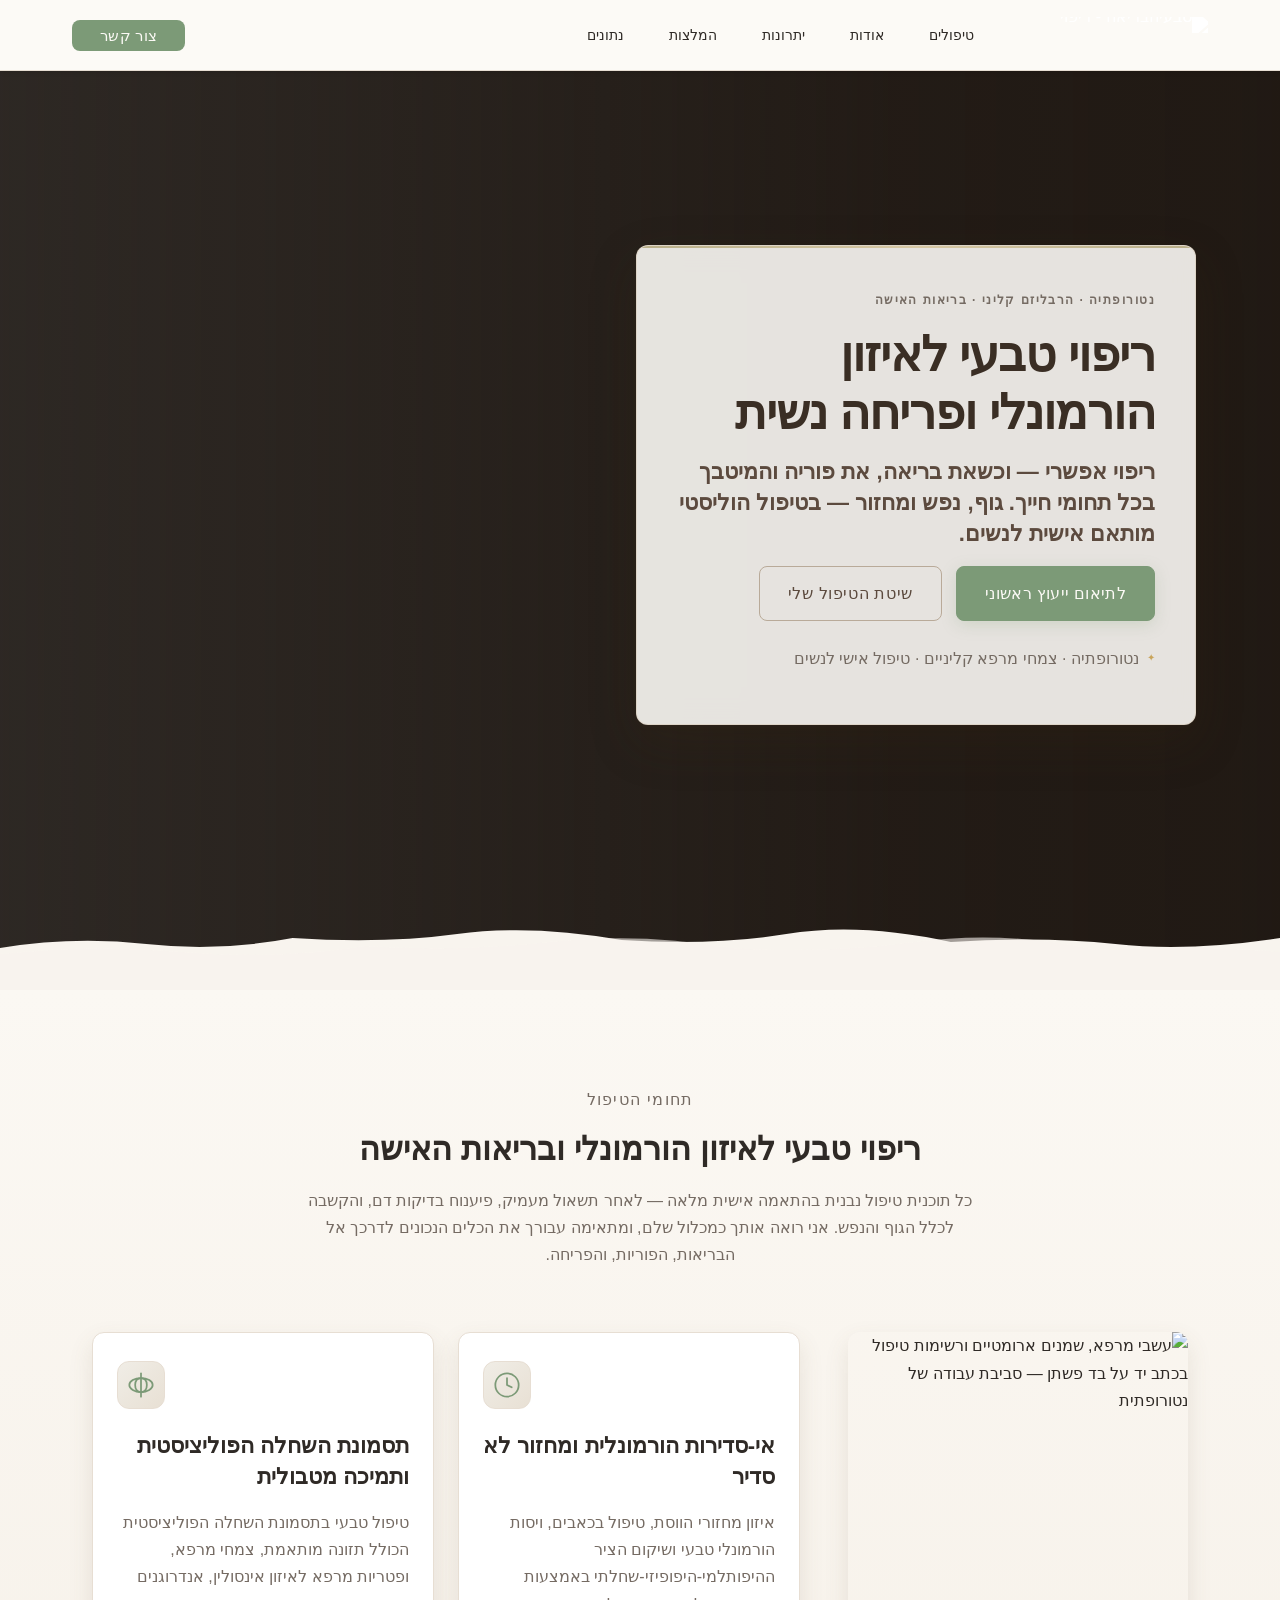
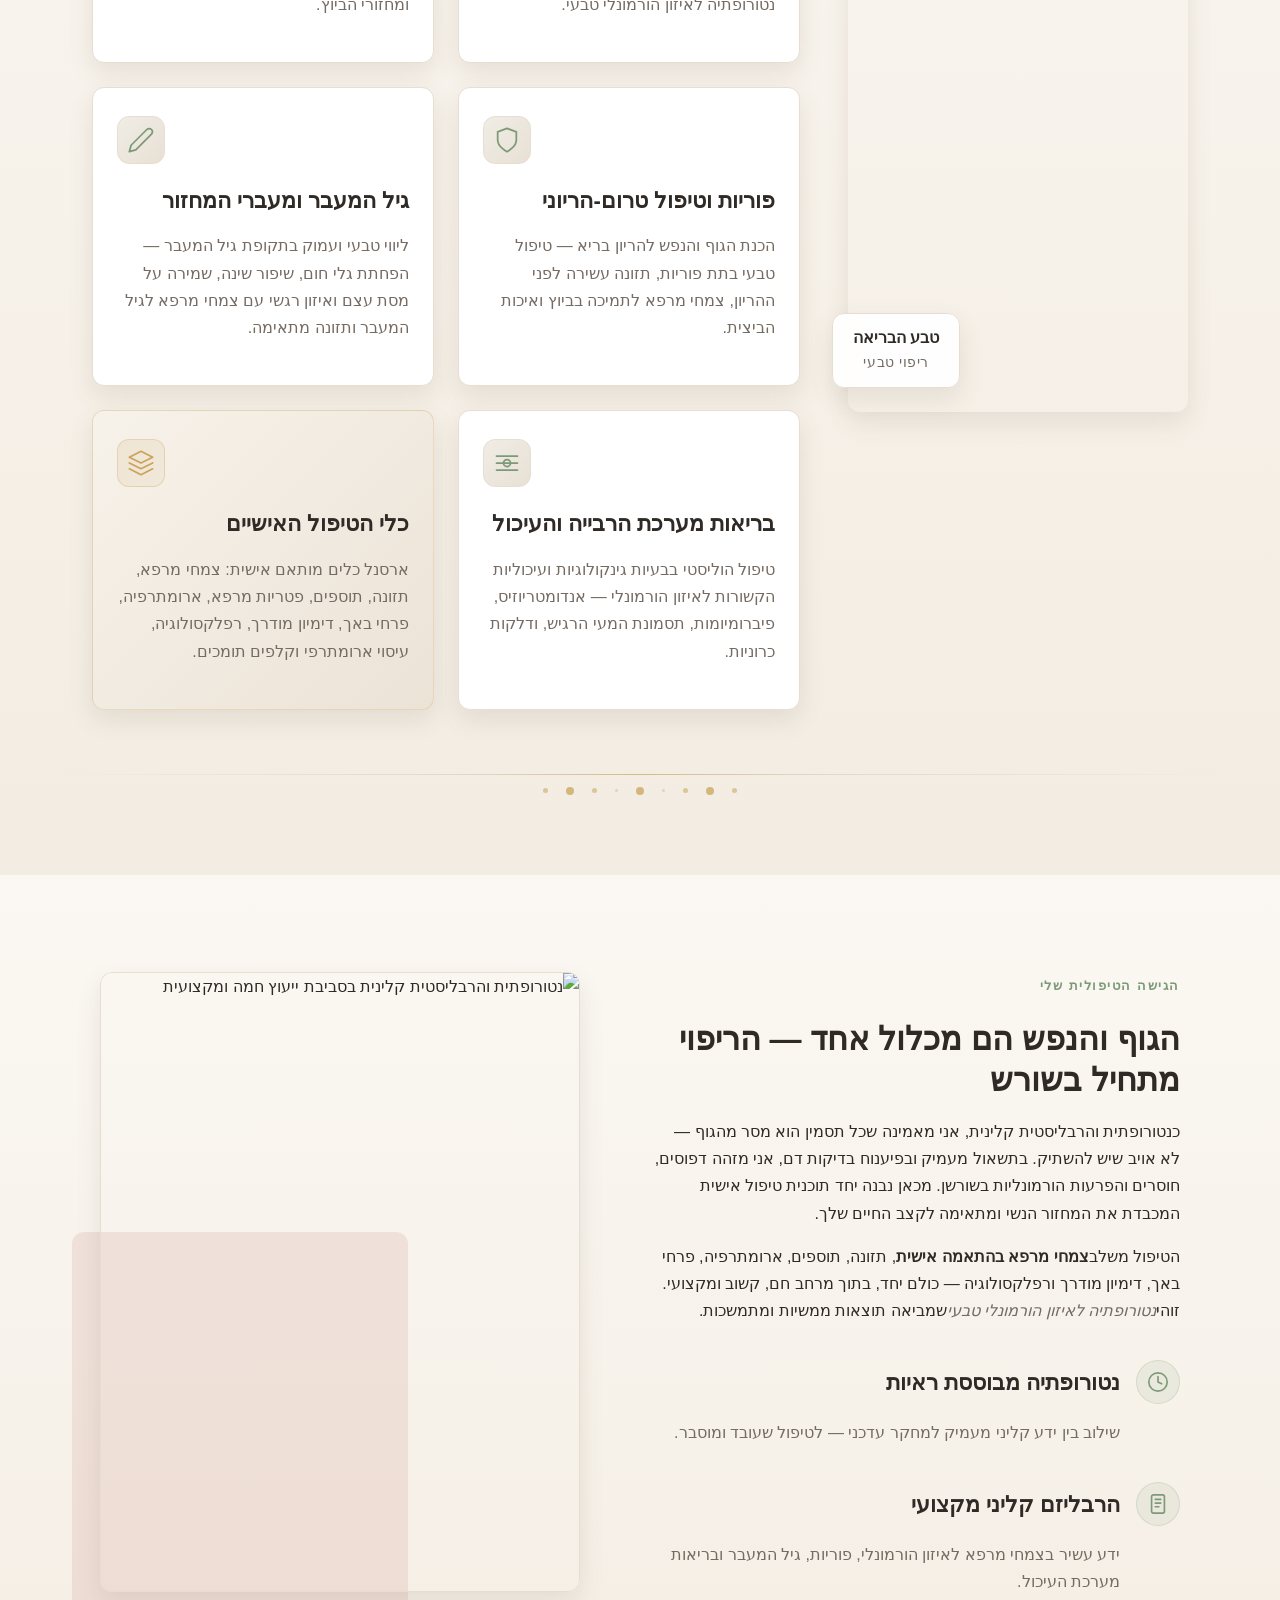
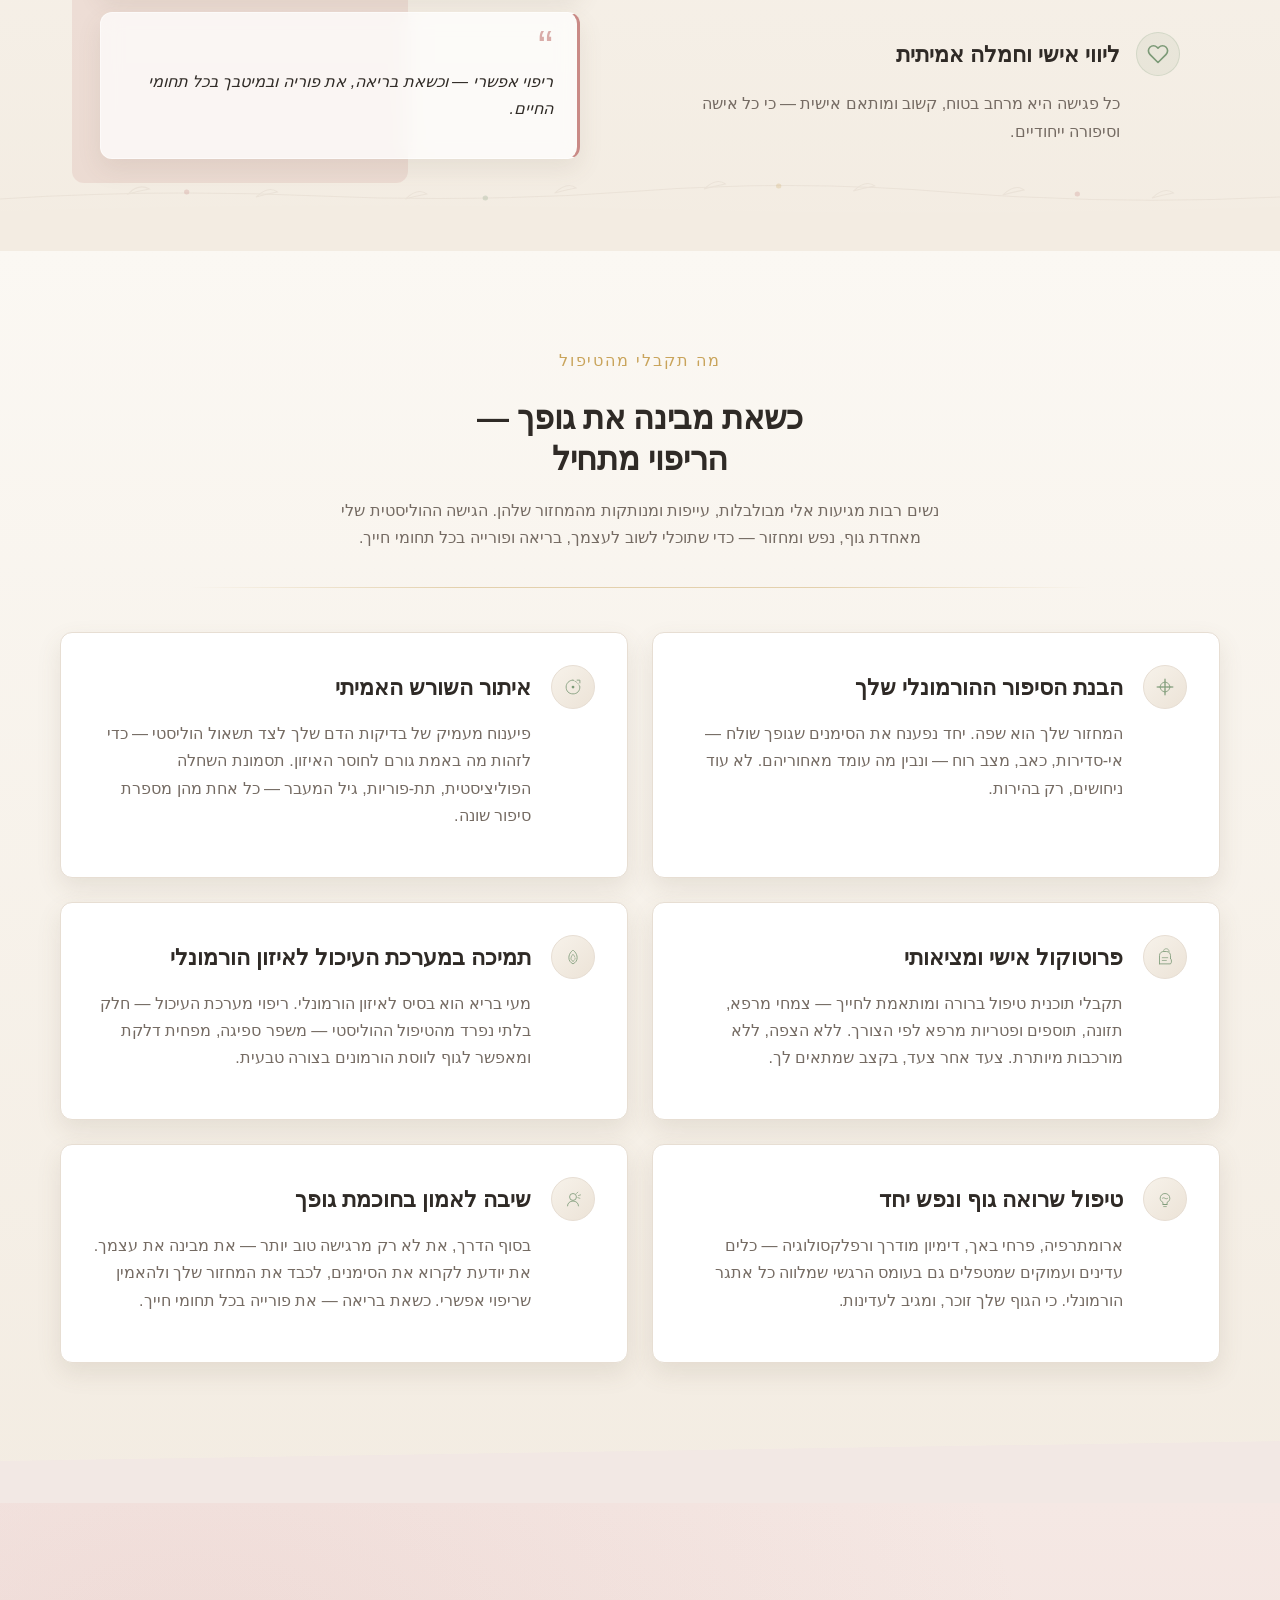
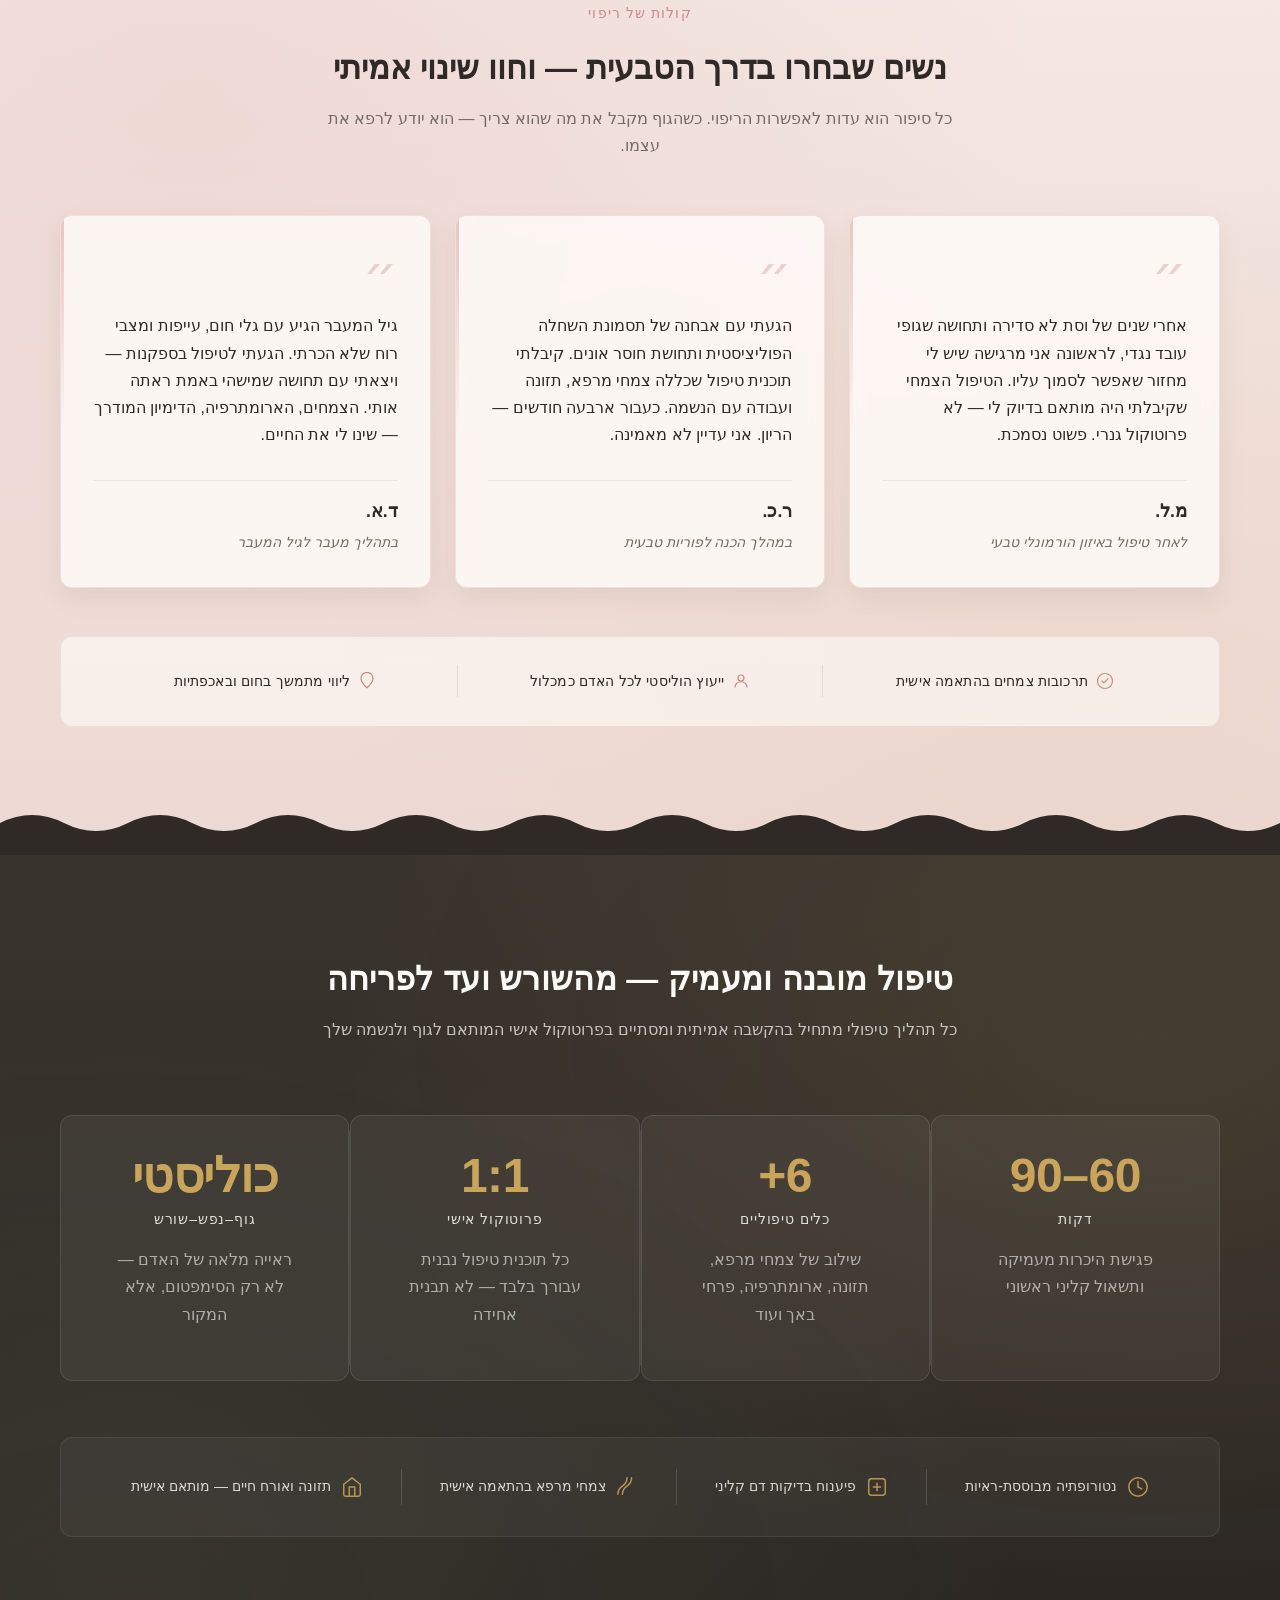
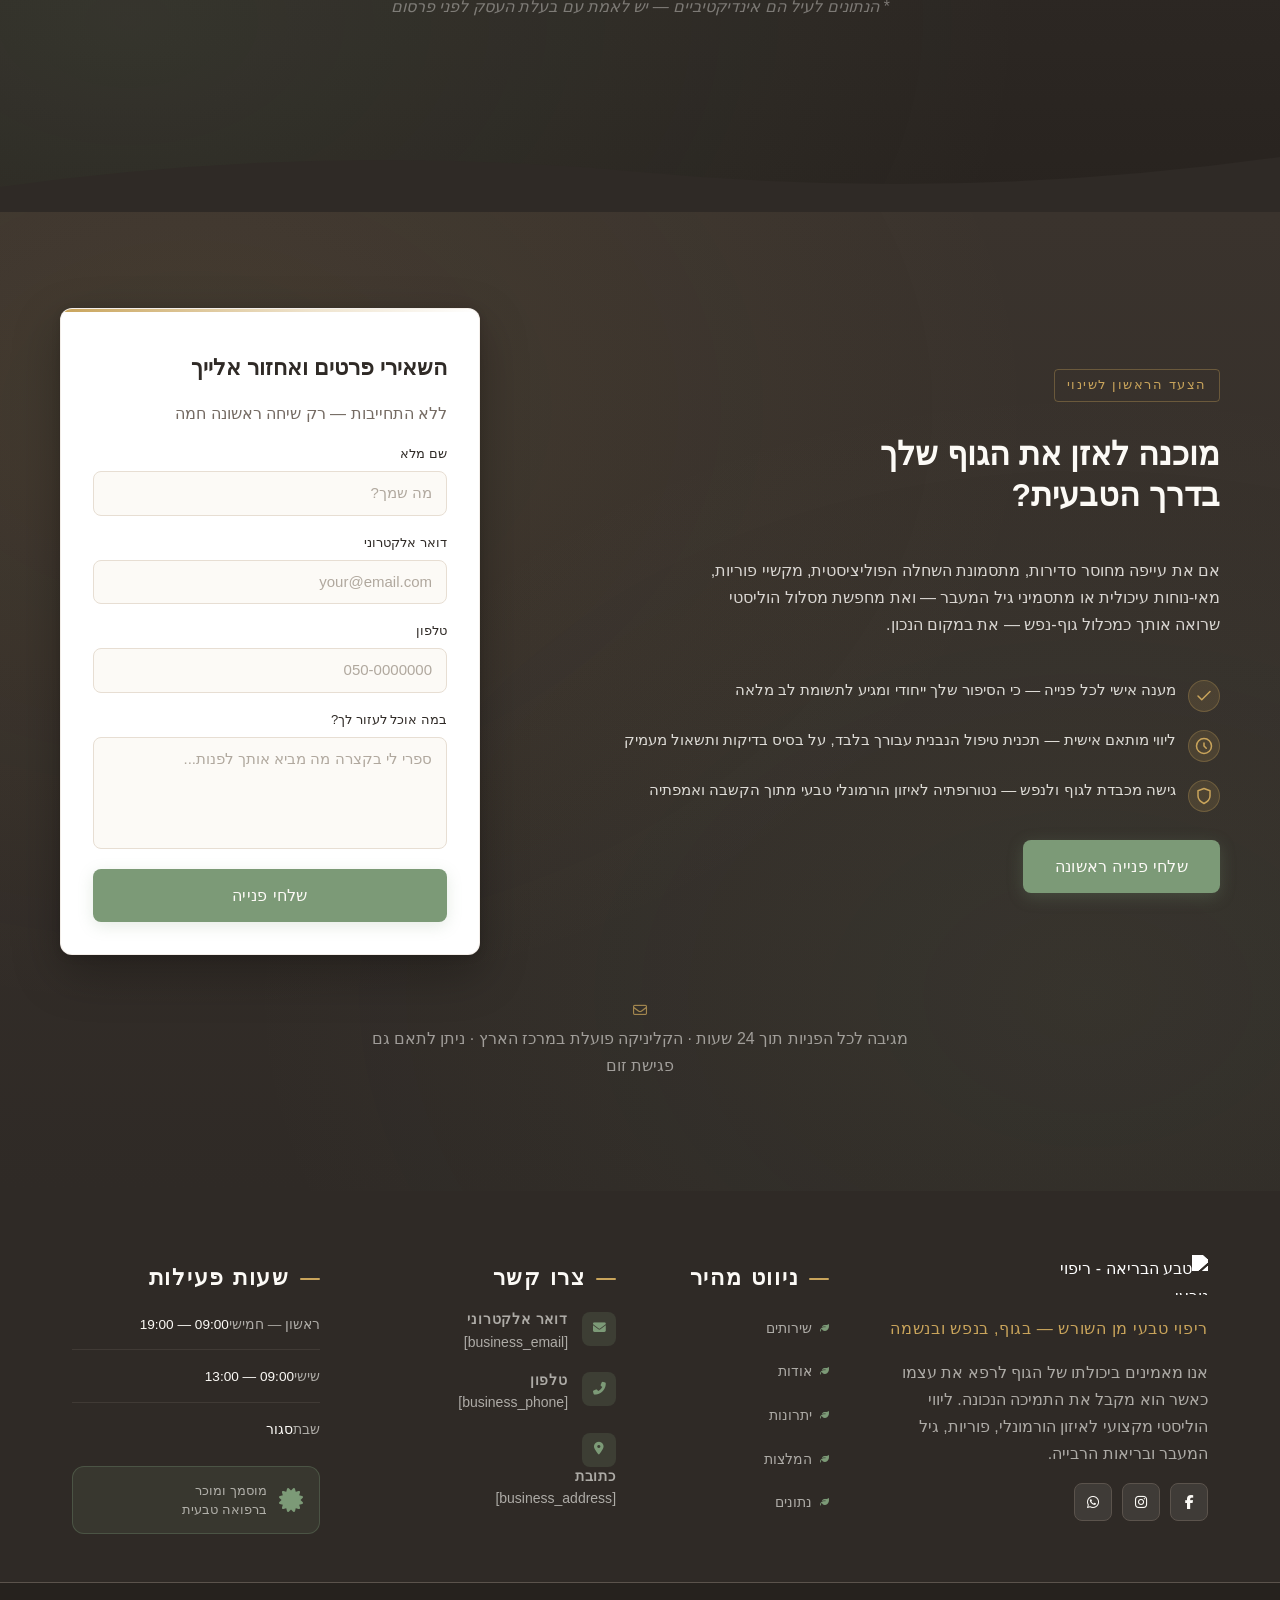
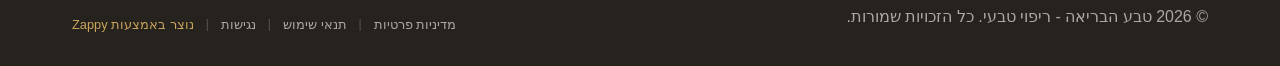
==== public/index.html @ 27cecdee "Background sync: Progressive GitHub Sync" ====
<!doctype html><html dir="rtl" lang="he"><head><meta charset="UTF-8"><meta content="width=device-width,initial-scale=1" name="viewport"><meta content="index, follow" name="robots"><title>נטורופתיה לאיזון הורמונלי טבעי — טבע הבריאה - ריפוי טבעי</title><meta content="A holistic naturopathic and clinical herbalist practice called &#39;Teva HaBri&#39;ah – Natural Healing&#39;, specializing in women&#39;s hormonal health and reproductive welln" name="description"><meta content="נטורופתיה לאיזון הורמונלי טבעי, טיפול טבעי בתסמונת השחלה הפוליציסטית, צמחי מרפא לגיל המעבר, טיפול טבעי בתת פוריות" name="keywords"><link href="/assets/favicon.ico" rel="icon" type="image/x-icon"><link href="/assets/favicon-16x16.png" rel="icon" type="image/png" sizes="16x16"><link href="/assets/favicon-32x32.png" rel="icon" type="image/png" sizes="32x32"><link href="/assets/favicon-48x48.png" rel="icon" type="image/png" sizes="48x48"><link href="/assets/favicon-192x192.png" rel="icon" type="image/png" sizes="192x192"><link href="/assets/favicon-512x512.png" rel="icon" type="image/png" sizes="512x512"><link href="/assets/apple-touch-icon.png" rel="apple-touch-icon"><script>!function(){"use strict";var t="e54730b1-094a-47e1-bee6-a25f59c415ce",e="https://api.zappy5.com/api/analytics/track",a=18e5,n=2592e6,o=!0,i=!0,r=!0;var s=function(){var e="zappy_visitor_"+t,a=null;try{if(a=localStorage.getItem(e)){var o=JSON.parse(a),i=Date.now();if(i-o.created<n)return o.lastSeen=i,localStorage.setItem(e,JSON.stringify(o)),o.id}}catch(t){console.warn("Zappy Analytics: LocalStorage not available")}var r="zv_"+Date.now()+"_"+Math.random().toString(36).substr(2,9);try{localStorage.setItem(e,JSON.stringify({id:r,created:Date.now(),lastSeen:Date.now()}))}catch(t){}return r}(),c=function(){var e="zappy_session_"+t,n=null;try{if(n=sessionStorage.getItem(e)){var o=JSON.parse(n),i=Date.now();if(i-o.timestamp<a)return o.timestamp=i,sessionStorage.setItem(e,JSON.stringify(o)),o.id}}catch(t){console.warn("Zappy Analytics: SessionStorage not available")}var r="zs_"+Date.now()+"_"+Math.random().toString(36).substr(2,9);try{sessionStorage.setItem(e,JSON.stringify({id:r,timestamp:Date.now()}))}catch(t){}return r}();function l(a,n){n=n||{};var o={website_id:t,event_type:a,page_path:window.location.pathname,referrer:document.referrer||"direct",visitor_id:s,session_id:c,metadata:n};if(navigator.sendBeacon){var i=new Blob([JSON.stringify(o)],{type:"application/json"});navigator.sendBeacon(e,i)}else fetch(e,{method:"POST",headers:{"Content-Type":"application/json"},body:JSON.stringify(o),keepalive:!0}).catch(function(t){console.warn("Zappy Analytics: Failed to track event",t)})}o&&l("pageview",{title:document.title,url:window.location.href}),i&&document.addEventListener("click",function(t){var e=t.target;if("BUTTON"===e.tagName||e.closest("button")){var a="BUTTON"===e.tagName?e:e.closest("button");l("click",{element:"button",text:a.textContent.trim().substring(0,100),id:a.id||null,class:a.className||null})}else if("A"===e.tagName||e.closest("a")){var n="A"===e.tagName?e:e.closest("a");l("navigation",{element:"link",text:n.textContent.trim().substring(0,100),href:n.href,external:n.hostname!==window.location.hostname})}},!0),r&&document.addEventListener("submit",function(t){var e=t.target;l("form_submit",{form_id:e.id||null,form_name:e.name||null,form_action:e.action||null,form_method:e.method||"GET"})},!0);var m=Date.now();window.addEventListener("beforeunload",function(){l("page_unload",{time_on_page:Math.floor((Date.now()-m)/1e3),page_path:window.location.pathname})}),window.zappyAnalytics={track:l,getVisitorId:function(){return s},getSessionId:function(){return c}}}()</script><meta content="נטורופתיה לאיזון הורמונלי טבעי — טבע הבריאה - ריפוי טבעי" property="og:title"><meta content="A holistic naturopathic and clinical herbalist practice called 'Teva HaBri'ah – Natural Healing', specializing in women's hormonal health and reproductive welln" property="og:description"><meta content="website" property="og:type"><meta content="he_IL" property="og:locale"><meta content="summary_large_image" name="twitter:card"><meta content="נטורופתיה לאיזון הורמונלי טבעי — טבע הבריאה - ריפוי טבעי" name="twitter:title"><meta content="A holistic naturopathic and clinical herbalist practice called 'Teva HaBri'ah – Natural Healing', specializing in women's hormonal health and reproductive welln" name="twitter:description"><link href="https://cdnjs.cloudflare.com/ajax/libs/font-awesome/6.4.0/css/all.min.css" rel="stylesheet"><link href="/assets/favicon.ico" rel="icon" type="image/x-icon"><link href="/assets/favicon-16x16.png" rel="icon" type="image/png" sizes="16x16"><link href="/assets/favicon-32x32.png" rel="icon" type="image/png" sizes="32x32"><link href="/assets/favicon-48x48.png" rel="icon" type="image/png" sizes="48x48"><link href="/assets/favicon-192x192.png" rel="icon" type="image/png" sizes="192x192"><link href="/assets/favicon-512x512.png" rel="icon" type="image/png" sizes="512x512"><link href="/assets/apple-touch-icon.png" rel="apple-touch-icon"><link href="https://cdn.jsdelivr.net/npm/vanilla-cookieconsent@3/dist/cookieconsent.css" rel="stylesheet"><script src="https://cdn.jsdelivr.net/npm/vanilla-cookieconsent@3/dist/cookieconsent.umd.js"></script><script src="https://cdn.jsdelivr.net/gh/mickidum/acc_toolbar/acctoolbar/acctoolbar.min.js"></script><link href="/styles.css" rel="stylesheet"><style id="zappy-dropdown-submenu-styles">#navMenu li:has(.sub-menu),.nav-menu li:has(.sub-menu),.navbar li:has(.sub-menu),nav li:has(.sub-menu){position:relative}#navMenu .sub-menu,.nav-menu .sub-menu,.navbar .sub-menu,nav .sub-menu{display:block!important;position:absolute!important;top:100%;left:0;min-width:220px;background:#fff;border-radius:8px;box-shadow:0 8px 25px rgba(0,0,0,.15);padding:8px 0;opacity:0;visibility:hidden;transform:translateY(10px);transition:all .3s ease;z-index:1000;list-style:none;pointer-events:none}#navMenu li:hover>.sub-menu,.nav-menu li:hover>.sub-menu,.navbar li:hover>.sub-menu,nav li:hover>.sub-menu{opacity:1!important;visibility:visible!important;transform:translateY(0)!important;pointer-events:auto!important}.sub-menu li{list-style:none;margin:0;padding:0}.sub-menu a{display:block!important;padding:10px 16px!important;color:var(--text-dark,#333)!important;font-weight:500;text-decoration:none;white-space:nowrap;transition:background-color .2s}.sub-menu a:hover{background-color:#f5f5f5}[dir=rtl] .nav-menu .sub-menu,[dir=rtl] .navbar .sub-menu,[dir=rtl] nav .sub-menu,html[lang=ar] .nav-menu .sub-menu,html[lang=ar] .navbar .sub-menu,html[lang=ar] nav .sub-menu,html[lang=he] .nav-menu .sub-menu,html[lang=he] .navbar .sub-menu,html[lang=he] nav .sub-menu{left:auto!important;right:0!important}.sub-menu:empty,.sub-menu:not(:has(li)),.sub-menu:not(:has(li:not(.zappy-hidden-menu-item))){display:none!important;opacity:0!important;visibility:hidden!important;pointer-events:none!important}li:has(.menu-group-title):hover>.sub-menu{opacity:1!important;visibility:visible!important;transform:translateY(0)!important;pointer-events:auto!important}#navMenu>li>.menu-group-title,.nav-menu>li>.menu-group-title{display:inline-block;padding:.5rem 1rem;cursor:default;user-select:none}@media (max-width:768px){#navMenu .sub-menu,.nav-menu .sub-menu,.navbar .sub-menu,nav .sub-menu{position:static!important;transform:none!important;box-shadow:none!important;background:0 0!important;max-height:0;overflow:hidden;opacity:0;visibility:hidden;transition:max-height .3s ease,opacity .3s ease;padding:0!important;border-radius:0!important}.sub-menu.mobile-expanded{max-height:500px!important;opacity:1!important;visibility:visible!important;padding:8px 0 8px 16px!important}[dir=rtl] .sub-menu.mobile-expanded,html[lang=he] .sub-menu.mobile-expanded{padding:8px 16px 8px 0!important}#navMenu li:hover>.sub-menu,.nav-menu li:hover>.sub-menu,.navbar li:hover>.sub-menu,nav li:hover>.sub-menu{opacity:0;visibility:hidden;pointer-events:none}#navMenu li>.sub-menu.mobile-expanded,.nav-menu li>.sub-menu.mobile-expanded,.navbar li>.sub-menu.mobile-expanded,nav li>.sub-menu.mobile-expanded{opacity:1!important;visibility:visible!important;pointer-events:auto!important}#navMenu li:has(.sub-menu),.nav-menu li:has(.sub-menu),.navbar li:has(.sub-menu),nav li:has(.sub-menu){display:flex!important;flex-wrap:wrap!important;align-items:center!important;position:relative!important;min-height:44px!important}#navMenu li:has(.sub-menu)>a,.nav-menu li:has(.sub-menu)>a,.navbar li:has(.sub-menu)>a,nav li:has(.sub-menu)>a{flex:1!important;min-width:0!important}#navMenu li:has(.sub-menu)>.menu-group-title,.nav-menu li:has(.sub-menu)>.menu-group-title,.navbar li:has(.sub-menu)>.menu-group-title,nav li:has(.sub-menu)>.menu-group-title{flex:1!important;min-width:0!important;padding:0!important;line-height:inherit!important}#navMenu li:has(.sub-menu)>.sub-menu,.nav-menu li:has(.sub-menu)>.sub-menu,.navbar li:has(.sub-menu)>.sub-menu,nav li:has(.sub-menu)>.sub-menu{flex-basis:100%!important;width:100%!important}#navMenu li:has(.sub-menu)>a [class*=arrow],#navMenu li:has(.sub-menu)>a [class*=chevron],.nav-menu li:has(.sub-menu)>a .fa-angle-down,.nav-menu li:has(.sub-menu)>a .fa-chevron-down,.nav-menu li:has(.sub-menu)>a [class*=arrow],.nav-menu li:has(.sub-menu)>a [class*=chevron],nav li:has(.sub-menu)>a [class*=arrow],nav li:has(.sub-menu)>a [class*=chevron]{display:none!important;visibility:hidden!important}.mobile-submenu-toggle{display:flex!important;align-items:center!important;justify-content:center!important;width:44px!important;height:auto!important;background:0 0!important;border:none!important;cursor:pointer!important;color:var(--text-dark)!important;position:static!important;flex-shrink:0!important;align-self:stretch!important;z-index:2!important;padding:0!important;margin:0!important}.mobile-submenu-toggle::after{content:''!important;width:0!important;height:0!important;border-left:6px solid transparent!important;border-right:6px solid transparent!important;border-top:7px solid currentColor!important;transition:transform .3s ease!important}.mobile-submenu-toggle.expanded::after{transform:rotate(180deg)!important}.sub-menu a{padding:10px 0!important;display:block!important;color:var(--text-dark)!important}.navbar .sub-menu li a,.zappy-products-dropdown .sub-menu a,nav.navbar .sub-menu li a{color:var(--text-dark)!important}}@media (min-width:769px){.mobile-submenu-toggle{display:none!important}}</style><style id="mobile-lang-menu-deployed-css">@media (max-width:768px){.lang-switcher,.nav-container .lang-switcher,.nav-cta-container .lang-switcher,.nav-ecommerce-icons .lang-switcher,.nav-icons-left .lang-switcher,.navbar .lang-switcher,.navbar .nav-cta-container .lang-switcher{display:none!important}.mobile-lang-menu{width:100%;border-top:1px solid rgba(128,128,128,.2);padding:8px 0 0 0;margin-top:8px}.mobile-lang-toggle{display:flex!important;align-items:center;justify-content:space-between;width:100%;padding:12px 16px;background:0 0;border:none;cursor:pointer;font-size:15px;color:inherit;font-family:inherit}.mobile-lang-toggle::after{content:'';display:inline-block;width:8px;height:8px;border-right:2px solid currentColor;border-bottom:2px solid currentColor;transform:rotate(45deg);transition:transform .3s ease;margin-left:8px}.mobile-lang-toggle.expanded::after{transform:rotate(-135deg)}.mobile-lang-options{max-height:0;overflow:hidden;transition:max-height .3s ease}.mobile-lang-options.expanded{max-height:300px}.mobile-lang-option{display:flex!important;align-items:center;gap:10px;padding:10px 24px;text-decoration:none;color:inherit;font-size:14px;font-family:inherit}.mobile-lang-option:hover{background:rgba(128,128,128,.1)}.mobile-lang-option.active{font-weight:600;opacity:.7;pointer-events:none}.mobile-lang-option img{width:20px;height:20px;border-radius:50%}}@media (min-width:769px){.mobile-lang-menu{display:none!important}}</style><style id="zappy-widget-visibility">#mic-access-tool-box,#mic-access-tool-general-button,#mic-init-access-tool #mic-access-tool-box,#mic-init-access-tool #mic-access-tool-general-button,#mic-init-access-tool .mic-access-tool-general-button,._access-icon,._access-menu,.mic-access-tool-box,.mic-access-tool-general-button,div[id*=mic-access-tool-box]{display:none!important;visibility:hidden!important;opacity:0!important;pointer-events:none!important}</style></head><body><nav class="navbar" dir="rtl"><button class="mobile-toggle" aria-label="Menu" id="mobileToggle"><svg viewbox="0 0 24 24" fill="none" height="24" width="24" class="hamburger-icon"><path d="M3 12h18M3 6h18M3 18h18" stroke="currentColor" stroke-width="2" stroke-linecap="round"></path></svg><svg viewbox="0 0 24 24" fill="none" height="24" width="24" class="close-icon" style="display:none"><path d="M18 6L6 18M6 6l12 12" stroke="currentColor" stroke-width="2" stroke-linecap="round"></path></svg></button><button class="phone-header-btn" aria-label="Call" data-phone="+972-00-000-0000"><svg viewbox="0 0 24 24" fill="currentColor" height="20" width="20"><path d="M22 16.92v3a2 2 0 0 1-2.18 2 19.79 19.79 0 0 1-8.63-3.07 19.5 19.5 0 0 1-6-6 19.79 19.79 0 0 1-3.07-8.67A2 2 0 0 1 4.11 2h3a2 2 0 0 1 2 1.72 12.84 12.84 0 0 0 .7 2.81 2 2 0 0 1-.45 2.11L8.09 9.91a16 16 0 0 0 6 6l1.27-1.27a2 2 0 0 1 2.11-.45 12.84 12.84 0 0 0 2.81.7A2 2 0 0 1 22 16.92z"></path></svg></button><div class="nav-container"><div class="nav-right-group"><div class="nav-brand"><a href="/" class="logo-link"><img alt="טבע הבריאה - ריפוי טבעי" src="/assets/logo.webp" class="logo"></a></div><ul class="nav-menu" id="navMenu"><li><a href="#services">טיפולים</a></li><li><a href="#about">אודות</a></li><li><a href="#benefits">יתרונות</a></li><li><a href="#testimonials">המלצות</a></li><li><a href="#stats">נתונים</a></li></ul></div><div class="nav-cta-container"><a href="#cta" class="nav-cta-btn">צור קשר</a></div></div></nav><script>window.addEventListener("load",function(){const e=document.querySelector(".navbar, nav, header");if(!e)return void console.log("[Navbar] Navbar element not found");let t=document.getElementById("mobileToggle")||document.querySelector(".mobile-toggle")||document.querySelector(".hamburger")||document.querySelector(".hamburger-menu")||document.querySelector(".menu-toggle")||document.querySelector(".burger-menu")||document.querySelector('[aria-label="Menu"]')||document.querySelector('[aria-label="תפריט"]');const o=document.querySelector(".phone-header-btn"),n=window.getComputedStyle(e);let r=n.backgroundColor;if(console.log("[Navbar] Initial navbar background:",r),"transparent"===r||"rgba(0, 0, 0, 0)"===r||r.startsWith("rgba")&&r.includes(", 0)")){const e=n.backgroundImage;if(e&&"none"!==e)console.log("[Navbar] Navbar has background image/gradient, using dark text"),r="rgb(240, 240, 240)";else{const e=window.getComputedStyle(document.body).backgroundColor;console.log("[Navbar] Navbar transparent, using body background:",e),r=e}}const i=r.match(/\d+/g);if(i&&i.length>=3){const e=(.299*parseInt(i[0])+.587*parseInt(i[1])+.114*parseInt(i[2]))/255;console.log("[Navbar] Mobile button colors preserved from Claude CSS (luminance:",e.toFixed(2)+")");const n=document.createElement("style");n.id="zappy-mobile-nav-fix";document.documentElement.lang;document.documentElement.dir,n.textContent='\n        /* Hide mobile buttons on desktop, show only on mobile */\n        @media (min-width: 769px) {\n          .mobile-toggle,\n          .phone-header-btn {\n            display: none !important;\n          }\n        }\n        \n        /* Show and position mobile buttons correctly on mobile */\n        @media (max-width: 768px) {\n          .mobile-toggle,\n          .phone-header-btn {\n            position: absolute !important;\n            top: 50% !important;\n            transform: translateY(-50%) !important;\n            z-index: 1001 !important;\n            display: flex !important;\n            align-items: center !important;\n            justify-content: center !important;\n            width: 36px !important;\n            height: 36px !important;\n            border-radius: 50% !important;\n            border: none !important;\n            cursor: pointer !important;\n            padding: 6px !important;\n            background: none !important;\n            color: var(--nav-text, var(--text-dark)) !important;\n          }\n          \n          /* LTR positioning (default): hamburger LEFT, phone RIGHT */\n          html:not([dir="rtl"]):not([lang="he"]):not([lang="ar"]) .mobile-toggle,\n          html[dir="ltr"] .mobile-toggle {\n            left: 12px !important;\n            right: auto !important;\n          }\n          html:not([dir="rtl"]):not([lang="he"]):not([lang="ar"]) .phone-header-btn,\n          html[dir="ltr"] .phone-header-btn {\n            right: 12px !important;\n            left: auto !important;\n          }\n          \n          /* RTL positioning: hamburger RIGHT, phone LEFT */\n          html[dir="rtl"] .mobile-toggle,\n          html[lang="he"] .mobile-toggle,\n          html[lang="ar"] .mobile-toggle {\n            right: 12px !important;\n            left: auto !important;\n          }\n          html[dir="rtl"] .phone-header-btn,\n          html[lang="he"] .phone-header-btn,\n          html[lang="ar"] .phone-header-btn {\n            left: 12px !important;\n            right: auto !important;\n          }\n          \n          /* CRITICAL: Ensure nav-container has min-height on mobile */\n          /* All children are positioned absolutely/fixed on mobile, so height:auto collapses to 0 */\n          .nav-container {\n            min-height: 70px !important;\n            position: relative !important;\n          }\n          \n          /* Ensure SVG icons are properly sized and inherit color */\n          .mobile-toggle svg,\n          .phone-header-btn svg {\n            width: 24px !important;\n            height: 24px !important;\n            /* Don\'t force display - let JavaScript control hamburger/close toggle */\n          }\n          \n          /* Reset nav-cta-container on mobile - remove desktop box-shadow/padding */\n          /* that creates a visible ghost box when CTA button is hidden */\n          .nav-cta-container {\n            box-shadow: none !important;\n            padding: 0 !important;\n          }\n          \n          /* Hide nav-cta-container entirely on mobile when there\'s no lang-switcher */\n          /* (only the CTA button is inside, and it\'s hidden on mobile) */\n          .nav-cta-container:not(:has(.lang-switcher)) {\n            display: none !important;\n          }\n          \n          /* CRITICAL: Prevent hero image fade gradient from bleeding over headline text */\n          /* The .image-fade-gradient has bottom: -30px (extends below parent) */\n          /* On mobile stacked layout, this overlaps the h1 text below the image */\n          .hero-image-column {\n            overflow: hidden !important;\n          }\n          .image-fade-gradient {\n            bottom: 0 !important;\n          }\n          \n          /* Hide desktop language switcher on mobile - hamburger menu handles it */\n          /* High specificity to override stored CSS */\n          .lang-switcher,\n          .nav-cta-container .lang-switcher,\n          .nav-container .lang-switcher,\n          .navbar .lang-switcher,\n          .navbar .nav-cta-container .lang-switcher {\n            display: none !important;\n          }\n        }\n      ';const r=document.getElementById("zappy-mobile-nav-fix");r&&r.remove(),document.head.appendChild(n),console.log("[Navbar] Critical CSS injected for mobile nav positioning");const l=window.innerWidth<=768;if(t){const e=t.querySelector(".hamburger-icon"),o=t.querySelector(".close-icon");e&&(e.style.setProperty("width","24px","important"),e.style.setProperty("height","24px","important"),e.style.setProperty("display","block","important")),o&&(o.style.setProperty("width","24px","important"),o.style.setProperty("height","24px","important"),o.style.setProperty("display","none","important")),l?(t.style.setProperty("position","absolute","important"),t.style.setProperty("top","50%","important"),t.style.setProperty("transform","translateY(-50%)","important"),t.style.setProperty("z-index","1001","important"),t.style.removeProperty("left"),t.style.removeProperty("right"),console.log("[Navbar] Mobile toggle positioning applied (mobile viewport)")):(t.style.removeProperty("position"),t.style.removeProperty("top"),t.style.removeProperty("transform"),t.style.removeProperty("z-index"),t.style.removeProperty("left"),t.style.removeProperty("right"),console.log("[Navbar] Desktop viewport - cleared mobile toggle inline positioning"))}if(o){const e=o.querySelector("svg");e&&(e.style.width="24px",e.style.height="24px",e.setAttribute("width","24"),e.setAttribute("height","24")),l?(o.style.setProperty("position","absolute","important"),o.style.setProperty("top","50%","important"),o.style.setProperty("transform","translateY(-50%)","important"),o.style.setProperty("z-index","1001","important"),o.style.removeProperty("left"),o.style.removeProperty("right"),console.log("[Navbar] Phone button positioning applied (mobile viewport)")):(o.style.removeProperty("position"),o.style.removeProperty("top"),o.style.removeProperty("transform"),o.style.removeProperty("z-index"),o.style.removeProperty("left"),o.style.removeProperty("right"),console.log("[Navbar] Desktop viewport - cleared phone button inline positioning"))}}else console.log("[Navbar] Could not parse background color:",r);t=document.getElementById("mobileToggle")||document.querySelector(".mobile-toggle")||document.querySelector(".hamburger")||document.querySelector(".hamburger-menu")||document.querySelector(".menu-toggle")||document.querySelector(".burger-menu")||document.querySelector('[aria-label="Menu"]')||document.querySelector('[aria-label="תפריט"]');const l=document.getElementById("navMenu")||document.querySelector(".nav-menu")||document.querySelector(".nav-links")||document.querySelector("nav ul:not(.submenu)");if(!t||!l)return void console.log("[Navbar] Mobile toggle or menu not found:",{toggle:!!t,menu:!!l});l.id||(l.id="navMenu"),console.log("[Navbar] Initializing mobile menu...");const a=t.cloneNode(!0);t.parentNode.replaceChild(a,t),a.addEventListener("click",function(e){e.preventDefault(),e.stopPropagation();const t=this.querySelector(".hamburger-icon"),o=this.querySelector(".close-icon");l.classList.contains("active")?(l.classList.remove("active"),t&&t.style.setProperty("display","block","important"),o&&o.style.setProperty("display","none","important"),document.body.style.overflow="",console.log("[Navbar] Menu closed")):(l.classList.add("active"),t&&t.style.setProperty("display","none","important"),o&&o.style.setProperty("display","block","important"),document.body.style.overflow="hidden",console.log("[Navbar] Menu opened"))}),l.querySelectorAll("a").forEach(function(e){e.addEventListener("click",function(){if("#"===this.getAttribute("href"))return;const e=a.querySelector(".hamburger-icon"),t=a.querySelector(".close-icon");l.classList.remove("active"),e&&e.style.setProperty("display","block","important"),t&&t.style.setProperty("display","none","important"),document.body.style.overflow="",console.log("[Navbar] Menu closed (link clicked)")})});var s=l.querySelectorAll(".dropdown-toggle");s.forEach(function(e){e.addEventListener("click",function(e){e.preventDefault(),e.stopPropagation();var t=this.closest(".nav-dropdown");t&&(t.parentNode.querySelectorAll(".nav-dropdown.open").forEach(function(e){e!==t&&e.classList.remove("open")}),t.classList.toggle("open"),console.log("[Navbar] Dropdown toggled:",t.classList.contains("open")?"open":"closed"))})}),document.addEventListener("click",function(e){e.target.closest(".nav-dropdown")||document.querySelectorAll(".nav-dropdown.open").forEach(function(e){e.classList.remove("open")})}),console.log("[Navbar] Dropdown handlers initialized for "+s.length+" dropdowns"),o&&o.addEventListener("click",function(){const e=document.querySelectorAll('a[href^="tel:"]'),t=e.length>0?e[0].getAttribute("href").replace("tel:",""):"[business_phone]";window.location.href="tel:"+t,console.log("[Navbar] Phone button clicked")}),console.log("[Navbar] Mobile menu initialized successfully");const p=function(){const e=document.querySelector(".whatsapp-float");e&&(window.innerWidth>=769?(e.style.setProperty("display","none","important"),e.style.setProperty("visibility","hidden","important"),e.style.setProperty("opacity","0","important"),e.style.setProperty("pointer-events","none","important"),console.log("[WhatsApp] Button hidden on desktop")):(e.style.removeProperty("display"),e.style.removeProperty("visibility"),e.style.removeProperty("opacity"),e.style.removeProperty("pointer-events"),console.log("[WhatsApp] Button visible on mobile")))};let c;p(),window.addEventListener("resize",function(){clearTimeout(c),c=setTimeout(p,100)})})</script><main><section class="index-hero-section" data-layout-spec="בית-hero" dir="rtl" id="hero" data-hero-type="fullscreen-scrim"><div class="index-hero-bg"><img alt="סביבת טיפול נטורופתית חמה עם צנצנות צמחי מרפא, בדי פשתן וצמחים טבעיים" src="/assets/site-index-hero-image-1.webp" data-context="A serene, bright naturopathic consultation environment bathed in warm natural light. Rustic wooden shelves lined with amber glass herbal tincture jars and botanical specimens. Linen textiles, dried herbs, mortar and pestle, and fresh green plants in the foreground. Soft bokeh depth of field. A calm, feminine, modern apothecary aesthetic. Warm cream and sage tones. No people visible — focus on the healing environment and natural materials." data-placeholder="index-hero-image-1" height="900" width="1400" data-hero-bg="true"></div><div class="index-hero-scrim" aria-hidden="true"></div><div class="index-hero-content-wrap"><article class="index-hero-card"><div class="index-hero-brass-line" aria-hidden="true"></div><span class="index-hero-label">נטורופתיה · הרבליזם קליני · בריאות האישה</span><h1 class="index-hero-h1">ריפוי טבעי לאיזון<br>הורמונלי ופריחה נשית</h1><h3 class="index-hero-subtitle">ריפוי אפשרי — וכשאת בריאה, את פוריה והמיטבך בכל תחומי חייך. גוף, נפש ומחזור — בטיפול הוליסטי מותאם אישית לנשים.</h3><div class="index-hero-cta-group"><a href="#contact" class="index-hero-btn-primary">לתיאום ייעוץ ראשוני</a><a href="#approach" class="index-hero-btn-secondary">שיטת הטיפול שלי</a></div><p class="index-hero-trust"><span class="index-hero-trust-dot" aria-hidden="true">✦</span>נטורופתיה · צמחי מרפא קליניים · טיפול אישי לנשים</p></article></div><div class="index-hero-divider-wrapper"><svg viewbox="0 0 1400 90" xmlns="http://www.w3.org/2000/svg" aria-hidden="true" data-no-icon-edit="true" preserveaspectratio="none"><path d="M0,90 L0,48 Q80,36 160,44 T320,38 Q420,44 500,34 T680,40 Q780,46 860,34 T1040,42 Q1140,36 1220,44 T1400,38 L1400,90 Z" fill="#F8F4EE"></path><path d="M0,90 L0,54 Q100,44 200,52 T400,46 Q500,52 600,42 T800,48 Q900,54 1000,42 T1200,50 Q1300,44 1400,52 L1400,90 Z" fill="#F8F4EE" opacity="0.6"></path></svg></div></section><section class="index-services-section" data-layout-spec="בית-services" dir="rtl" id="services"><div class="services-container"><div class="services-intro"><p class="services-eyebrow">תחומי הטיפול</p><h2 class="services-heading">ריפוי טבעי לאיזון הורמונלי ובריאות האישה</h2><p class="services-subtext">כל תוכנית טיפול נבנית בהתאמה אישית מלאה — לאחר תשאול מעמיק, פיענוח בדיקות דם, והקשבה לכלל הגוף והנפש. אני רואה אותך כמכלול שלם, ומתאימה עבורך את הכלים הנכונים לדרכך אל הבריאות, הפוריות, והפריחה.</p></div><div class="services-body"><div class="services-image-tile"><figure class="services-figure"><img alt="עשבי מרפא, שמנים ארומטיים ורשימות טיפול בכתב יד על בד פשתן — סביבת עבודה של נטורופתית" src="/assets/site-index-services-image-1.webp" data-context="A luminous, tactile flat-lay of a holistic naturopath apothecary workspace: dried botanical herbs, small glass bottles of essential oils, hand-labeled linen pouches, a handwritten herbal prescription on textured cream paper, fresh lavender sprigs, dried rose petals, a mortar and pestle on warm stone or linen fabric. Warm natural light, earthy sage greens, dusty rose, and amber tones. Professional and crafted, feminine and grounded." data-placeholder="index-services-image-1" height="780" width="520"><div class="image-badge"><span>טבע הבריאה</span><small>ריפוי טבעי</small></div></figure></div><div class="services-cards-grid"><article class="service-card"><div class="card-icon-wrap"><svg viewbox="0 0 24 24" fill="none" height="28" width="28" data-element-type="icon" data-icon-type="svg" stroke="currentColor" stroke-linecap="round" stroke-linejoin="round" stroke-width="1.5" aria-hidden="true" xmlns="http://www.w3.org/2000/svg"><circle cx="12" cy="12" r="10"></circle><path d="M12 6v6l4 2"></path></svg></div><div class="card-content"><h3>אי-סדירות הורמונלית ומחזור לא סדיר</h3><p>איזון מחזורי הווסת, טיפול בכאבים, ויסות הורמונלי טבעי ושיקום הציר ההיפותלמי-היפופיזי-שחלתי באמצעות נטורופתיה לאיזון הורמונלי טבעי.</p></div></article><article class="service-card"><div class="card-icon-wrap"><svg viewbox="0 0 24 24" fill="none" height="28" width="28" data-element-type="icon" data-icon-type="svg" stroke="currentColor" stroke-linecap="round" stroke-linejoin="round" stroke-width="1.5" aria-hidden="true" xmlns="http://www.w3.org/2000/svg"><ellipse cx="12" cy="12" rx="10" ry="6"></ellipse><path d="M12 6c-2.5 0-5 1.5-5 6s2.5 6 5 6 5-1.5 5-6-2.5-6-5-6z"></path><line x1="12" x2="12" y1="2" y2="22"></line></svg></div><div class="card-content"><h3>תסמונת השחלה הפוליציסטית ותמיכה מטבולית</h3><p>טיפול טבעי בתסמונת השחלה הפוליציסטית הכולל תזונה מותאמת, צמחי מרפא, ופטריות מרפא לאיזון אינסולין, אנדרוגנים ומחזורי הביוץ.</p></div></article><article class="service-card"><div class="card-icon-wrap"><svg viewbox="0 0 24 24" fill="none" height="28" width="28" data-element-type="icon" data-icon-type="svg" stroke="currentColor" stroke-linecap="round" stroke-linejoin="round" stroke-width="1.5" aria-hidden="true" xmlns="http://www.w3.org/2000/svg"><path d="M12 22s8-4 8-10V5l-8-3-8 3v7c0 6 8 10 8 10z"></path></svg></div><div class="card-content"><h3>פוריות וטיפול טרום-הריוני</h3><p>הכנת הגוף והנפש להריון בריא — טיפול טבעי בתת פוריות, תזונה עשירה לפני ההריון, צמחי מרפא לתמיכה בביוץ ואיכות הביצית.</p></div></article><article class="service-card"><div class="card-icon-wrap"><svg viewbox="0 0 24 24" fill="none" height="28" width="28" data-element-type="icon" data-icon-type="svg" stroke="currentColor" stroke-linecap="round" stroke-linejoin="round" stroke-width="1.5" aria-hidden="true" xmlns="http://www.w3.org/2000/svg"><path d="M17 3a2.828 2.828 0 1 1 4 4L7.5 20.5 2 22l1.5-5.5L17 3z"></path></svg></div><div class="card-content"><h3>גיל המעבר ומעברי המחזור</h3><p>ליווי טבעי ועמוק בתקופת גיל המעבר — הפחתת גלי חום, שיפור שינה, שמירה על מסת עצם ואיזון רגשי עם צמחי מרפא לגיל המעבר ותזונה מתאימה.</p></div></article><article class="service-card"><div class="card-icon-wrap"><svg viewbox="0 0 24 24" fill="none" height="28" width="28" data-element-type="icon" data-icon-type="svg" stroke="currentColor" stroke-linecap="round" stroke-linejoin="round" stroke-width="1.5" aria-hidden="true" xmlns="http://www.w3.org/2000/svg"><path d="M3 12h18M3 6h18M3 18h18"></path><circle cx="12" cy="12" r="3"></circle></svg></div><div class="card-content"><h3>בריאות מערכת הרבייה והעיכול</h3><p>טיפול הוליסטי בבעיות גינקולוגיות ועיכוליות הקשורות לאיזון הורמונלי — אנדומטריוזיס, פיברומיומות, תסמונת המעי הרגיש, ודלקות כרוניות.</p></div></article><article class="service-card service-card--accent"><div class="card-icon-wrap"><svg viewbox="0 0 24 24" fill="none" height="28" width="28" data-element-type="icon" data-icon-type="svg" stroke="currentColor" stroke-linecap="round" stroke-linejoin="round" stroke-width="1.5" aria-hidden="true" xmlns="http://www.w3.org/2000/svg"><path d="M12 2L2 7l10 5 10-5-10-5z"></path><path d="M2 17l10 5 10-5"></path><path d="M2 12l10 5 10-5"></path></svg></div><div class="card-content"><h3>כלי הטיפול האישיים</h3><p>ארסנל כלים מותאם אישית: צמחי מרפא, תזונה, תוספים, פטריות מרפא, ארומתרפיה, פרחי באך, דימיון מודרך, רפלקסולוגיה, עיסוי ארומתרפי וקלפים תומכים.</p></div></article></div></div></div><div class="services-divider-wrapper" aria-hidden="true"><div class="services-ledger-line"><div class="ledger-line-rule"></div><div class="ledger-brass-dots"><span class="brass-dot"></span><span class="brass-dot brass-dot--lg"></span><span class="brass-dot"></span><span class="brass-dot brass-dot--sm"></span><span class="brass-dot brass-dot--lg"></span><span class="brass-dot brass-dot--sm"></span><span class="brass-dot"></span><span class="brass-dot brass-dot--lg"></span><span class="brass-dot"></span></div></div></div></section><section class="index-about-section" data-layout-spec="בית-about" dir="rtl" id="about"><div class="index-about-container"><div class="index-about-text-col"><span class="index-about-eyebrow">הגישה הטיפולית שלי</span><h2 class="index-about-heading">הגוף והנפש הם מכלול אחד — הריפוי מתחיל בשורש</h2><p class="index-about-para">כנטורופתית והרבליסטית קלינית, אני מאמינה שכל תסמין הוא מסר מהגוף — לא אויב שיש להשתיק. בתשאול מעמיק ובפיענוח בדיקות דם, אני מזהה דפוסים, חוסרים והפרעות הורמונליות בשורשן. מכאן נבנה יחד תוכנית טיפול אישית המכבדת את המחזור הנשי ומתאימה לקצב החיים שלך.</p><p class="index-about-para">הטיפול משלב<strong>צמחי מרפא בהתאמה אישית</strong>, תזונה, תוספים, ארומתרפיה, פרחי באך, דימיון מודרך ורפלקסולוגיה — כולם יחד, בתוך מרחב חם, קשוב ומקצועי. זוהי<em>נטורופתיה לאיזון הורמונלי טבעי</em>שמביאה תוצאות ממשיות ומתמשכות.</p><div class="index-about-trust-rows"><div class="index-about-trust-item"><div class="index-about-trust-icon"><svg viewbox="0 0 24 24" fill="none" height="22" width="22" data-element-type="icon" data-icon-type="svg" stroke="currentColor" stroke-linecap="round" stroke-linejoin="round" stroke-width="1.8" aria-hidden="true" xmlns="http://www.w3.org/2000/svg"><path d="M12 2a10 10 0 1 0 10 10A10 10 0 0 0 12 2z"></path><path d="M12 6v6l4 2"></path></svg></div><div class="index-about-trust-content"><h3 class="index-about-trust-title">נטורופתיה מבוססת ראיות</h3><p class="index-about-trust-desc">שילוב בין ידע קליני מעמיק למחקר עדכני — לטיפול שעובד ומוסבר.</p></div></div><div class="index-about-trust-item"><div class="index-about-trust-icon"><svg viewbox="0 0 24 24" fill="none" height="22" width="22" data-element-type="icon" data-icon-type="svg" stroke="currentColor" stroke-linecap="round" stroke-linejoin="round" stroke-width="1.8" aria-hidden="true" xmlns="http://www.w3.org/2000/svg"><path d="M7 2h10a2 2 0 0 1 2 2v16a2 2 0 0 1-2 2H7a2 2 0 0 1-2-2V4a2 2 0 0 1 2-2z"></path><path d="M9 7h6M9 11h6M9 15h4"></path></svg></div><div class="index-about-trust-content"><h3 class="index-about-trust-title">הרבליזם קליני מקצועי</h3><p class="index-about-trust-desc">ידע עשיר בצמחי מרפא לאיזון הורמונלי, פוריות, גיל המעבר ובריאות מערכת העיכול.</p></div></div><div class="index-about-trust-item"><div class="index-about-trust-icon"><svg viewbox="0 0 24 24" fill="none" height="22" width="22" data-element-type="icon" data-icon-type="svg" stroke="currentColor" stroke-linecap="round" stroke-linejoin="round" stroke-width="1.8" aria-hidden="true" xmlns="http://www.w3.org/2000/svg"><path d="M20.84 4.61a5.5 5.5 0 0 0-7.78 0L12 5.67l-1.06-1.06a5.5 5.5 0 0 0-7.78 7.78l1.06 1.06L12 21.23l7.78-7.78 1.06-1.06a5.5 5.5 0 0 0 0-7.78z"></path></svg></div><div class="index-about-trust-content"><h3 class="index-about-trust-title">ליווי אישי וחמלה אמיתית</h3><p class="index-about-trust-desc">כל פגישה היא מרחב בטוח, קשוב ומותאם אישית — כי כל אישה וסיפורה ייחודיים.</p></div></div></div></div><div class="index-about-image-col"><div class="index-about-backplate" aria-hidden="true"></div><figure class="index-about-figure"><img alt="נטורופתית והרבליסטית קלינית בסביבת ייעוץ חמה ומקצועית" src="/assets/site-index-about-image-1.webp" data-context="A warm, bright consultation room setting. A professional female naturopath and clinical herbalist in her 30s-40s sits at a wooden desk or herbal workspace. She radiates calm confidence and warmth. Soft natural light from a window. Dried herbs, glass jars with botanicals, and a notebook are visible on the desk. The mood is grounded, approachable, and professional — like a modern apothecary meets clinical practice. Color palette: warm creams, sage greens, and natural wood tones." data-placeholder="index-about-image-1" height="680" width="520"></figure><blockquote class="index-about-pullquote"><span class="index-about-pullquote-mark">“</span><p>ריפוי אפשרי — וכשאת בריאה, את פוריה ובמיטבך בכל תחומי החיים.</p></blockquote></div></div><div class="index-about-divider-wrapper"><svg viewbox="0 0 1200 90" xmlns="http://www.w3.org/2000/svg" aria-hidden="true" data-no-icon-edit="true" preserveaspectratio="none"><g class="index-about-botanical-line" fill="none" opacity="0.7" stroke="var(--border-light)" stroke-width="1"><path d="M0,38 Q150,28 300,35 Q450,42 600,30 Q750,18 900,32 Q1050,44 1200,36"></path><path d="M120,33 Q130,22 140,28 Q130,30 120,33z"></path><path d="M240,36 Q252,24 260,31 Q250,33 240,36z"></path><path d="M380,38 Q392,26 400,33 Q390,35 380,38z"></path><path d="M520,32 Q532,20 540,27 Q530,29 520,32z"></path><path d="M660,28 Q672,16 680,23 Q670,25 660,28z"></path><path d="M800,30 Q812,18 820,25 Q810,27 800,30z"></path><path d="M940,34 Q952,22 960,29 Q950,31 940,34z"></path><path d="M1080,37 Q1092,25 1100,32 Q1090,34 1080,37z"></path><circle cx="175" cy="31" r="2.5" fill="var(--secondary)" stroke="none" opacity="0.4"></circle><circle cx="455" cy="37" r="2.5" fill="var(--primary)" stroke="none" opacity="0.35"></circle><circle cx="730" cy="25" r="2.5" fill="var(--accent)" stroke="none" opacity="0.35"></circle><circle cx="1010" cy="33" r="2.5" fill="var(--secondary)" stroke="none" opacity="0.4"></circle></g><path d="M0,90 L0,50 Q300,40 600,48 Q900,56 1200,46 L1200,90 Z" fill="#F3ECE2"></path></svg></div></section><section class="index-benefits-section" data-layout-spec="בית-benefits" dir="rtl" id="benefits"><div class="index-benefits-container"><div class="index-benefits-intro"><p class="index-benefits-label">מה תקבלי מהטיפול</p><h2 class="index-benefits-heading">כשאת מבינה את גופך —<br>הריפוי מתחיל</h2><p class="index-benefits-subtext">נשים רבות מגיעות אלי מבולבלות, עייפות ומנותקות מהמחזור שלהן. הגישה ההוליסטית שלי מאחדת גוף, נפש ומחזור — כדי שתוכלי לשוב לעצמך, בריאה ופורייה בכל תחומי חייך.</p></div><div class="index-benefits-rule" aria-hidden="true"></div><div class="index-benefits-grid"><article class="index-benefit-card"><div class="index-benefit-botanical" aria-hidden="true"><svg viewbox="0 0 32 32" fill="none" height="32" width="32" data-element-type="icon" data-icon-type="svg" xmlns="http://www.w3.org/2000/svg"><circle cx="16" cy="16" r="7" stroke="currentColor" stroke-width="1.2"></circle><path d="M16 4 Q18 10 16 16 Q14 10 16 4Z" fill="none" stroke="currentColor" stroke-width="1"></path><path d="M16 28 Q18 22 16 16 Q14 22 16 28Z" fill="none" stroke="currentColor" stroke-width="1"></path><path d="M4 16 Q10 18 16 16 Q10 14 4 16Z" fill="none" stroke="currentColor" stroke-width="1"></path><path d="M28 16 Q22 18 16 16 Q22 14 28 16Z" fill="none" stroke="currentColor" stroke-width="1"></path></svg></div><div class="index-benefit-content"><h3 class="index-benefit-title">הבנת הסיפור ההורמונלי שלך</h3><p class="index-benefit-text">המחזור שלך הוא שפה. יחד נפענח את הסימנים שגופך שולח — אי-סדירות, כאב, מצב רוח — ונבין מה עומד מאחוריהם. לא עוד ניחושים, רק בהירות.</p></div></article><article class="index-benefit-card"><div class="index-benefit-botanical" aria-hidden="true"><svg viewbox="0 0 32 32" fill="none" height="32" width="32" data-element-type="icon" data-icon-type="svg" xmlns="http://www.w3.org/2000/svg"><path d="M16 6 C10 6 6 11 6 16 C6 22 10 26 16 26 C22 26 26 22 26 16" fill="none" stroke="currentColor" stroke-width="1.2" stroke-linecap="round"></path><path d="M16 6 C20 8 24 10 26 16" fill="none" stroke="currentColor" stroke-width="1" stroke-linecap="round" stroke-dasharray="2 2"></path><circle cx="16" cy="16" r="2" fill="currentColor"></circle><path d="M22 6 L26 6 L26 10" stroke="currentColor" stroke-width="1.2" stroke-linecap="round" stroke-linejoin="round"></path></svg></div><div class="index-benefit-content"><h3 class="index-benefit-title">איתור השורש האמיתי</h3><p class="index-benefit-text">פיענוח מעמיק של בדיקות הדם שלך לצד תשאול הוליסטי — כדי לזהות מה באמת גורם לחוסר האיזון. תסמונת השחלה הפוליציסטית, תת-פוריות, גיל המעבר — כל אחת מהן מספרת סיפור שונה.</p></div></article><article class="index-benefit-card"><div class="index-benefit-botanical" aria-hidden="true"><svg viewbox="0 0 32 32" fill="none" height="32" width="32" data-element-type="icon" data-icon-type="svg" xmlns="http://www.w3.org/2000/svg"><path d="M8 26 L8 14 C8 10 11 8 14 8 L18 8 C22 8 24 11 24 14 L24 18" fill="none" stroke="currentColor" stroke-width="1.2" stroke-linecap="round"></path><path d="M14 8 C14 8 13 4 18 4 C18 4 22 4 22 8" fill="none" stroke="currentColor" stroke-width="1" stroke-linecap="round"></path><path d="M24 18 C26 20 26 24 24 26 L8 26" fill="none" stroke="currentColor" stroke-width="1.2" stroke-linecap="round"></path><line x1="12" x2="20" y1="17" y2="17" stroke="currentColor" stroke-linecap="round" stroke-width="1"></line><line x1="12" x2="18" y1="21" y2="21" stroke="currentColor" stroke-linecap="round" stroke-width="1"></line></svg></div><div class="index-benefit-content"><h3 class="index-benefit-title">פרוטוקול אישי ומציאותי</h3><p class="index-benefit-text">תקבלי תוכנית טיפול ברורה ומותאמת לחייך — צמחי מרפא, תזונה, תוספים ופטריות מרפא לפי הצורך. ללא הצפה, ללא מורכבות מיותרת. צעד אחר צעד, בקצב שמתאים לך.</p></div></article><article class="index-benefit-card"><div class="index-benefit-botanical" aria-hidden="true"><svg viewbox="0 0 32 32" fill="none" height="32" width="32" data-element-type="icon" data-icon-type="svg" xmlns="http://www.w3.org/2000/svg"><path d="M16 6 C16 6 10 10 10 17 C10 21 12 24 16 26 C20 24 22 21 22 17 C22 10 16 6 16 6Z" fill="none" stroke="currentColor" stroke-width="1.2"></path><path d="M16 12 C16 12 13 15 13 18 C13 20 14.5 22 16 22" fill="none" stroke="currentColor" stroke-width="1" stroke-linecap="round"></path><path d="M16 22 C17.5 22 19 20 19 18 C19 15 16 12 16 12" fill="none" stroke="currentColor" stroke-width="1" stroke-linecap="round" stroke-dasharray="2 2"></path></svg></div><div class="index-benefit-content"><h3 class="index-benefit-title">תמיכה במערכת העיכול לאיזון הורמונלי</h3><p class="index-benefit-text">מעי בריא הוא בסיס לאיזון הורמונלי. ריפוי מערכת העיכול — חלק בלתי נפרד מהטיפול ההוליסטי — משפר ספיגה, מפחית דלקת ומאפשר לגוף לווסת הורמונים בצורה טבעית.</p></div></article><article class="index-benefit-card"><div class="index-benefit-botanical" aria-hidden="true"><svg viewbox="0 0 32 32" fill="none" height="32" width="32" data-element-type="icon" data-icon-type="svg" xmlns="http://www.w3.org/2000/svg"><path d="M16 8 C12 8 9 11 9 15 C9 18 11 20 13 21 L13 24 L19 24 L19 21 C21 20 23 18 23 15 C23 11 20 8 16 8Z" fill="none" stroke="currentColor" stroke-width="1.2"></path><line x1="13" x2="19" y1="24" y2="24" stroke="currentColor" stroke-linecap="round" stroke-width="1.2"></line><line x1="14" x2="18" y1="27" y2="27" stroke="currentColor" stroke-linecap="round" stroke-width="1"></line><path d="M12 15 C12 15 14 13 16 15 C18 17 20 15 20 15" fill="none" stroke="currentColor" stroke-width="1" stroke-linecap="round"></path></svg></div><div class="index-benefit-content"><h3 class="index-benefit-title">טיפול שרואה גוף ונפש יחד</h3><p class="index-benefit-text">ארומתרפיה, פרחי באך, דימיון מודרך ורפלקסולוגיה — כלים עדינים ועמוקים שמטפלים גם בעומס הרגשי שמלווה כל אתגר הורמונלי. כי הגוף שלך זוכר, ומגיב לעדינות.</p></div></article><article class="index-benefit-card"><div class="index-benefit-botanical" aria-hidden="true"><svg viewbox="0 0 32 32" fill="none" height="32" width="32" data-element-type="icon" data-icon-type="svg" xmlns="http://www.w3.org/2000/svg"><circle cx="16" cy="13" r="5" fill="none" stroke="currentColor" stroke-width="1.2"></circle><path d="M8 26 C8 22 11.6 19 16 19 C20.4 19 24 22 24 26" fill="none" stroke="currentColor" stroke-width="1.2" stroke-linecap="round"></path><path d="M21 8 L23 6" stroke="currentColor" stroke-width="1" stroke-linecap="round"></path><path d="M24 11 L27 10" stroke="currentColor" stroke-width="1" stroke-linecap="round"></path><path d="M23 14 L26 15" stroke="currentColor" stroke-width="1" stroke-linecap="round"></path></svg></div><div class="index-benefit-content"><h3 class="index-benefit-title">שיבה לאמון בחוכמת גופך</h3><p class="index-benefit-text">בסוף הדרך, את לא רק מרגישה טוב יותר — את מבינה את עצמך. את יודעת לקרוא את הסימנים, לכבד את המחזור שלך ולהאמין שריפוי אפשרי. כשאת בריאה — את פורייה בכל תחומי חייך.</p></div></article></div></div><div class="index-benefits-divider-wrapper"><svg viewbox="0 0 1200 70" xmlns="http://www.w3.org/2000/svg" aria-hidden="true" data-no-icon-edit="true" preserveaspectratio="none"><path d="M0,70 L0,28 L1200,8 L1200,70 Z" fill="#F2E8E4"></path></svg></div></section><section class="index-testimonials-section" data-layout-spec="בית-testimonials" dir="rtl" id="testimonials"><div class="index-testimonials-container"><div class="index-testimonials-intro"><span class="index-testimonials-eyebrow">קולות של ריפוי</span><h2 class="index-testimonials-heading">נשים שבחרו בדרך הטבעית — וחוו שינוי אמיתי</h2><p class="index-testimonials-subtext">כל סיפור הוא עדות לאפשרות הריפוי. כשהגוף מקבל את מה שהוא צריך — הוא יודע לרפא את עצמו.</p></div><div class="index-testimonials-grid"><article class="index-testimonials-card"><div class="index-testimonials-quote-mark" aria-hidden="true">״</div><blockquote class="index-testimonials-quote"><p>אחרי שנים של וסת לא סדירה ותחושה שגופי עובד נגדי, לראשונה אני מרגישה שיש לי מחזור שאפשר לסמוך עליו. הטיפול הצמחי שקיבלתי היה מותאם בדיוק לי — לא פרוטוקול גנרי. פשוט נסמכת.</p></blockquote><footer class="index-testimonials-card-footer"><span class="index-testimonials-name">מ.ל.</span><span class="index-testimonials-context">לאחר טיפול באיזון הורמונלי טבעי</span></footer></article><article class="index-testimonials-card"><div class="index-testimonials-quote-mark" aria-hidden="true">״</div><blockquote class="index-testimonials-quote"><p>הגעתי עם אבחנה של תסמונת השחלה הפוליציסטית ותחושת חוסר אונים. קיבלתי תוכנית טיפול שכללה צמחי מרפא, תזונה ועבודה עם הנשמה. כעבור ארבעה חודשים — הריון. אני עדיין לא מאמינה.</p></blockquote><footer class="index-testimonials-card-footer"><span class="index-testimonials-name">ר.כ.</span><span class="index-testimonials-context">במהלך הכנה לפוריות טבעית</span></footer></article><article class="index-testimonials-card"><div class="index-testimonials-quote-mark" aria-hidden="true">״</div><blockquote class="index-testimonials-quote"><p>גיל המעבר הגיע עם גלי חום, עייפות ומצבי רוח שלא הכרתי. הגעתי לטיפול בספקנות — ויצאתי עם תחושה שמישהי באמת ראתה אותי. הצמחים, הארומתרפיה, הדימיון המודרך — שינו לי את החיים.</p></blockquote><footer class="index-testimonials-card-footer"><span class="index-testimonials-name">ד.א.</span><span class="index-testimonials-context">בתהליך מעבר לגיל המעבר</span></footer></article></div><div class="index-testimonials-trust-strip"><div class="index-testimonials-trust-chip"><span class="index-testimonials-trust-icon" aria-hidden="true"><svg viewbox="0 0 24 24" fill="none" height="18" width="18" data-element-type="icon" data-icon-type="svg" stroke="currentColor" stroke-linecap="round" stroke-linejoin="round" stroke-width="1.6"><path d="M12 2C6.48 2 2 6.48 2 12s4.48 10 10 10 10-4.48 10-10S17.52 2 12 2z"></path><path d="M8 12l2.5 2.5L16 9"></path></svg></span><span>תרכובות צמחים בהתאמה אישית</span></div><div class="index-testimonials-trust-divider" aria-hidden="true"></div><div class="index-testimonials-trust-chip"><span class="index-testimonials-trust-icon" aria-hidden="true"><svg viewbox="0 0 24 24" fill="none" height="18" width="18" data-element-type="icon" data-icon-type="svg" stroke="currentColor" stroke-linecap="round" stroke-linejoin="round" stroke-width="1.6"><circle cx="12" cy="8" r="4"></circle><path d="M4 20c0-4 3.6-7 8-7s8 3 8 7"></path></svg></span><span>ייעוץ הוליסטי לכל האדם כמכלול</span></div><div class="index-testimonials-trust-divider" aria-hidden="true"></div><div class="index-testimonials-trust-chip"><span class="index-testimonials-trust-icon" aria-hidden="true"><svg viewbox="0 0 24 24" fill="none" height="18" width="18" data-element-type="icon" data-icon-type="svg" stroke="currentColor" stroke-linecap="round" stroke-linejoin="round" stroke-width="1.6"><path d="M12 21C12 21 4 13.5 4 8.5A8 8 0 0 1 20 8.5C20 13.5 12 21 12 21z"></path></svg></span><span>ליווי מתמשך בחום ובאכפתיות</span></div></div></div><div class="index-testimonials-divider-wrapper"><svg viewbox="0 0 1200 64" xmlns="http://www.w3.org/2000/svg" aria-hidden="true" data-no-icon-edit="true" preserveaspectratio="none"><path d="M0,64 L0,32 Q30,16 60,32 Q90,48 120,32 Q150,16 180,32 Q210,48 240,32 Q270,16 300,32 Q330,48 360,32 Q390,16 420,32 Q450,48 480,32 Q510,16 540,32 Q570,48 600,32 Q630,16 660,32 Q690,48 720,32 Q750,16 780,32 Q810,48 840,32 Q870,16 900,32 Q930,48 960,32 Q990,16 1020,32 Q1050,48 1080,32 Q1110,16 1140,32 Q1170,48 1200,32 L1200,64 Z" fill="#2F2A26"></path></svg></div></section><section class="index-stats-section" data-layout-spec="בית-stats" dir="rtl" id="stats"><div class="index-stats-container"><div class="index-stats-heading-wrap"><h2 class="index-stats-h2">טיפול מובנה ומעמיק — מהשורש ועד לפריחה</h2><p class="index-stats-subtitle">כל תהליך טיפולי מתחיל בהקשבה אמיתית ומסתיים בפרוטוקול אישי המותאם לגוף ולנשמה שלך</p></div><div class="index-stats-tiles"><article class="index-stats-tile"><span class="index-stats-number">60–90</span><span class="index-stats-unit">דקות</span><p class="index-stats-desc">פגישת היכרות מעמיקה ותשאול קליני ראשוני</p></article><div class="index-stats-rule" aria-hidden="true"></div><article class="index-stats-tile"><span class="index-stats-number">6+</span><span class="index-stats-unit">כלים טיפוליים</span><p class="index-stats-desc">שילוב של צמחי מרפא, תזונה, ארומתרפיה, פרחי באך ועוד</p></article><div class="index-stats-rule" aria-hidden="true"></div><article class="index-stats-tile"><span class="index-stats-number">1:1</span><span class="index-stats-unit">פרוטוקול אישי</span><p class="index-stats-desc">כל תוכנית טיפול נבנית עבורך בלבד — לא תבנית אחידה</p></article><div class="index-stats-rule" aria-hidden="true"></div><article class="index-stats-tile"><span class="index-stats-number">כוליסטי</span><span class="index-stats-unit">גוף–נפש–שורש</span><p class="index-stats-desc">ראייה מלאה של האדם — לא רק הסימפטום, אלא המקור</p></article></div><div class="index-stats-trust-row"><div class="index-stats-trust-item"><span class="index-stats-trust-icon" aria-hidden="true"><svg viewbox="0 0 24 24" fill="none" height="22" width="22" data-element-type="icon" data-icon-type="svg" stroke="currentColor" stroke-linecap="round" stroke-linejoin="round" stroke-width="1.6" aria-hidden="true"><path d="M12 2a10 10 0 1 0 10 10A10 10 0 0 0 12 2z"></path><path d="M12 6v6l4 2"></path></svg></span><span class="index-stats-trust-label">נטורופתיה מבוססת-ראיות</span></div><div class="index-stats-trust-sep" aria-hidden="true"></div><div class="index-stats-trust-item"><span class="index-stats-trust-icon" aria-hidden="true"><svg viewbox="0 0 24 24" fill="none" height="22" width="22" data-element-type="icon" data-icon-type="svg" stroke="currentColor" stroke-linecap="round" stroke-linejoin="round" stroke-width="1.6" aria-hidden="true"><rect height="18" rx="3" width="18" x="3" y="3"></rect><path d="M8 12h8M12 8v8"></path></svg></span><span class="index-stats-trust-label">פיענוח בדיקות דם קליני</span></div><div class="index-stats-trust-sep" aria-hidden="true"></div><div class="index-stats-trust-item"><span class="index-stats-trust-icon" aria-hidden="true"><svg viewbox="0 0 24 24" fill="none" height="22" width="22" data-element-type="icon" data-icon-type="svg" stroke="currentColor" stroke-linecap="round" stroke-linejoin="round" stroke-width="1.6" aria-hidden="true"><path d="M7 20c0-4 2-7 5-9s5-5 5-9"></path><path d="M12 2c0 4-2 7-5 9S2 16 2 20"></path></svg></span><span class="index-stats-trust-label">צמחי מרפא בהתאמה אישית</span></div><div class="index-stats-trust-sep" aria-hidden="true"></div><div class="index-stats-trust-item"><span class="index-stats-trust-icon" aria-hidden="true"><svg viewbox="0 0 24 24" fill="none" height="22" width="22" data-element-type="icon" data-icon-type="svg" stroke="currentColor" stroke-linecap="round" stroke-linejoin="round" stroke-width="1.6" aria-hidden="true"><path d="M3 9l9-7 9 7v11a2 2 0 0 1-2 2H5a2 2 0 0 1-2-2z"></path><polyline points="9 22 9 12 15 12 15 22"></polyline></svg></span><span class="index-stats-trust-label">תזונה ואורח חיים — מותאם אישית</span></div></div><p class="index-stats-footnote">* הנתונים לעיל הם אינדיקטיביים — יש לאמת עם בעלת העסק לפני פרסום</p></div><div class="index-stats-divider-wrapper"><svg viewbox="0 0 1200 80" xmlns="http://www.w3.org/2000/svg" aria-hidden="true" data-no-icon-edit="true" preserveaspectratio="none"><path d="M0,80 L0,55 Q300,10 600,40 Q900,70 1200,25 L1200,80 Z" fill="#2F2A26"></path></svg></div></section><section class="index-cta-section" data-layout-spec="בית-cta" dir="rtl" id="cta"><div class="index-cta-container"><div class="index-cta-grid"><div class="index-cta-content"><span class="index-cta-eyebrow">הצעד הראשון לשינוי</span><h2 class="index-cta-heading">מוכנה לאזן את הגוף שלך<br>בדרך הטבעית?</h2><p class="index-cta-desc">אם את עייפה מחוסר סדירות, מתסמונת השחלה הפוליציסטית, מקשיי פוריות, מאי-נוחות עיכולית או מתסמיני גיל המעבר — ואת מחפשת מסלול הוליסטי שרואה אותך כמכלול גוף-נפש — את במקום הנכון.</p><ul class="index-cta-reassurance"><li><span class="index-cta-icon"><svg viewbox="0 0 24 24" fill="none" height="18" width="18" data-element-type="icon" data-icon-type="svg" stroke="currentColor" stroke-linecap="round" stroke-linejoin="round" stroke-width="2" aria-hidden="true" xmlns="http://www.w3.org/2000/svg"><path d="M20 6L9 17l-5-5"></path></svg></span><span>מענה אישי לכל פנייה — כי הסיפור שלך ייחודי ומגיע לתשומת לב מלאה</span></li><li><span class="index-cta-icon"><svg viewbox="0 0 24 24" fill="none" height="18" width="18" data-element-type="icon" data-icon-type="svg" stroke="currentColor" stroke-linecap="round" stroke-linejoin="round" stroke-width="2" aria-hidden="true" xmlns="http://www.w3.org/2000/svg"><circle cx="12" cy="12" r="10"></circle><path d="M12 8v4l3 3"></path></svg></span><span>ליווי מותאם אישית — תכנית טיפול הנבנית עבורך בלבד, על בסיס בדיקות ותשאול מעמיק</span></li><li><span class="index-cta-icon"><svg viewbox="0 0 24 24" fill="none" height="18" width="18" data-element-type="icon" data-icon-type="svg" stroke="currentColor" stroke-linecap="round" stroke-linejoin="round" stroke-width="2" aria-hidden="true" xmlns="http://www.w3.org/2000/svg"><path d="M12 22s8-4 8-10V5l-8-3-8 3v7c0 6 8 10 8 10z"></path></svg></span><span>גישה מכבדת לגוף ולנפש — נטורופתיה לאיזון הורמונלי טבעי מתוך הקשבה ואמפתיה</span></li></ul><a href="#contact" class="index-cta-btn">שלחי פנייה ראשונה</a></div><div class="index-cta-card"><div class="index-cta-card-accent-line"></div><h3 class="index-cta-card-title">השאירי פרטים ואחזור אלייך</h3><p class="index-cta-card-subtitle">ללא התחייבות — רק שיחה ראשונה חמה</p><form action="#" class="contact-form index-cta-form" method="post" novalidate=""><div class="index-cta-field"><label for="cta-name">שם מלא</label><input autocomplete="name" id="cta-name" name="name" placeholder="מה שמך?" type="text" required=""></div><div class="index-cta-field"><label for="cta-email">דואר אלקטרוני</label><input autocomplete="email" id="cta-email" name="email" placeholder="your@email.com" type="email" required=""></div><div class="index-cta-field"><label for="cta-phone">טלפון</label><input autocomplete="tel" id="cta-phone" name="phone" placeholder="050-0000000" type="tel"></div><div class="index-cta-field"><label for="cta-message">במה אוכל לעזור לך?</label><textarea id="cta-message" name="message" placeholder="ספרי לי בקצרה מה מביא אותך לפנות..." rows="4"></textarea></div><button class="index-cta-submit" type="submit">שלחי פנייה</button></form></div></div><p class="index-cta-footer-note"><i class="fa-envelope fa-regular" aria-hidden="true"></i>מגיבה לכל הפניות תוך 24 שעות · הקליניקה פועלת במרכז הארץ · ניתן לתאם גם פגישת זום</p></div></section></main><footer class="site-footer"><div class="footer-top"><div class="footer-container"><div class="footer-grid"><div class="footer-col footer-brand"><img alt="טבע הבריאה - ריפוי טבעי" src="/assets/logo.webp" class="logo"><p class="brand-tagline">ריפוי טבעי מן השורש — בגוף, בנפש ובנשמה</p><p class="brand-desc">אנו מאמינים ביכולתו של הגוף לרפא את עצמו כאשר הוא מקבל את התמיכה הנכונה. ליווי הוליסטי מקצועי לאיזון הורמונלי, פוריות, גיל המעבר ובריאות הרבייה.</p><div class="footer-social"><a href="[facebook_handle]" aria-label="Facebook"><i class="fab fa-facebook-f"></i></a><a href="[instagram_handle]" aria-label="Instagram"><i class="fab fa-instagram"></i></a><a href="[whatsapp_handle]" aria-label="WhatsApp"><i class="fab fa-whatsapp"></i></a></div></div><div class="footer-col footer-links"><h3 class="footer-heading"><span class="heading-line"></span>ניווט מהיר</h3><ul class="footer-nav"><li><a href="#services"><i class="fas fa-leaf"></i>שירותים</a></li><li><a href="#about"><i class="fas fa-leaf"></i>אודות</a></li><li><a href="#benefits"><i class="fas fa-leaf"></i>יתרונות</a></li><li><a href="#testimonials"><i class="fas fa-leaf"></i>המלצות</a></li><li><a href="#stats"><i class="fas fa-leaf"></i>נתונים</a></li></ul></div><div class="footer-col footer-contact"><h3 class="footer-heading"><span class="heading-line"></span>צרו קשר</h3><ul class="contact-list"><li><span class="contact-icon"><i class="fas fa-envelope"></i></span><div class="contact-detail"><span class="contact-label">דואר אלקטרוני</span><a href="mailto:[business_email]">[business_email]</a></div></li><li><span class="contact-icon"><i class="fas fa-phone-alt"></i></span><div class="contact-detail"><span class="contact-label">טלפון</span><a href="tel:[business_phone]">[business_phone]</a></div></li><li><a href="/"><span class="contact-icon"><i class="fas fa-map-marker-alt"></i></span><div class="contact-detail"><span class="contact-label">כתובת</span><span>[business_address]</span></div></a></li></ul></div><div class="footer-col footer-hours"><h3 class="footer-heading"><span class="heading-line"></span>שעות פעילות</h3><ul class="hours-list"><li><a href="/"><span class="day">ראשון — חמישי</span><span class="time">09:00 — 19:00</span></a></li><li><a href="/"><span class="day">שישי</span><span class="time">09:00 — 13:00</span></a></li><li><a href="/"><span class="day">שבת</span><span class="time">סגור</span></a></li></ul><div class="footer-badge"><i class="fas fa-certificate"></i><span>מוסמך ומוכר<br>ברפואה טבעית</span></div></div></div></div></div><div class="footer-bottom"><div class="footer-container"><div class="footer-bottom-inner"><p class="copyright">© 2026 טבע הבריאה - ריפוי טבעי. כל הזכויות שמורות.</p><div class="footer-legal"><a href="/privacy">מדיניות פרטיות</a><span class="separator">|</span><a href="/terms">תנאי שימוש</a><span class="separator">|</span><a href="/accessibility">נגישות</a><span class="separator">|</span><a href="https://zappy5.com" class="zappy-attribution" target="_blank">נוצר באמצעות Zappy</a></div></div></div></div></footer><a href="https://wa.me/[whatsapp_handle]" class="whatsapp-float" aria-label="WhatsApp"><i class="fab fa-whatsapp"></i></a><div data-integration="accessibility:toolbar"></div><script src="/script.js"></script><script id="zappy-mobile-submenu-script">!function(){function e(){if(window.innerWidth>768)return document.querySelectorAll(".mobile-submenu-toggle").forEach(function(e){e.remove()}),void document.querySelectorAll(".sub-menu.mobile-expanded").forEach(function(e){e.classList.remove("mobile-expanded")});document.querySelectorAll(".nav-menu li:has(.sub-menu), nav li:has(.sub-menu), .navbar li:has(.sub-menu), #navMenu li:has(.sub-menu)").forEach(function(e){if(!e.querySelector(".mobile-submenu-toggle")){var t=e.querySelector(".sub-menu"),n=e.querySelector(":scope > a");if(t&&n){var o=document.createElement("button");o.className="mobile-submenu-toggle",o.setAttribute("aria-label","Toggle submenu"),o.setAttribute("type","button"),n.insertAdjacentElement("afterend",o),o.addEventListener("click",function(e){e.preventDefault(),e.stopPropagation(),document.querySelectorAll(".sub-menu.mobile-expanded").forEach(function(e){if(e!==t){e.classList.remove("mobile-expanded");var n=e.parentElement.querySelector(".mobile-submenu-toggle");n&&n.classList.remove("expanded")}}),t.classList.toggle("mobile-expanded"),o.classList.toggle("expanded")})}}})}var t;"loading"===document.readyState?document.addEventListener("DOMContentLoaded",e):e(),window.addEventListener("resize",function(){clearTimeout(t),t=setTimeout(e,250)});var n=new MutationObserver(function(t){t.forEach(function(t){if("attributes"===t.type){var n=t.target;n.classList&&(n.classList.contains("active")||n.classList.contains("open"))&&setTimeout(e,100)}})});setTimeout(function(){document.querySelectorAll(".mobile-menu, .nav-menu, #navMenu, nav").forEach(function(e){n.observe(e,{attributes:!0,attributeFilter:["class","style"]})})},500)}()</script><script id="zappy-mobile-lang-menu-script">!function(){function e(){if(window.innerWidth>768){var e=document.querySelector(".mobile-lang-menu");e&&e.remove()}else if(!document.querySelector(".mobile-lang-menu")){var n=document.querySelector(".lang-switcher");if(n){var a=n.querySelector(".lang-switcher-dropdown");if(a){var i=a.querySelectorAll(".lang-option");if(0!==i.length){var t=document.getElementById("navMenu")||document.querySelector(".nav-menu")||document.querySelector("nav ul");if(t){var l=document.documentElement.lang||"en",s=document.createElement("div");s.className="mobile-lang-menu";var c={he:{name:"עברית",flag:"https://api.iconify.design/circle-flags/il.svg"},en:{name:"English",flag:"https://api.iconify.design/circle-flags/us.svg"},ar:{name:"العربية",flag:"https://api.iconify.design/circle-flags/sa.svg"},fr:{name:"Français",flag:"https://api.iconify.design/circle-flags/fr.svg"},es:{name:"Español",flag:"https://api.iconify.design/circle-flags/es.svg"},de:{name:"Deutsch",flag:"https://api.iconify.design/circle-flags/de.svg"},ru:{name:"Русский",flag:"https://api.iconify.design/circle-flags/ru.svg"},zh:{name:"中文",flag:"https://api.iconify.design/circle-flags/cn.svg"},ja:{name:"日本語",flag:"https://api.iconify.design/circle-flags/jp.svg"},pt:{name:"Português",flag:"https://api.iconify.design/circle-flags/br.svg"},it:{name:"Italiano",flag:"https://api.iconify.design/circle-flags/it.svg"},ko:{name:"한국어",flag:"https://api.iconify.design/circle-flags/kr.svg"}}[l]||{name:l,flag:""},r=document.createElement("button");r.className="mobile-lang-toggle",r.type="button";var g=c.flag?'<img src="'+c.flag+'" width="20" height="20" alt="" style="border-radius:50%;margin-right:8px;margin-left:8px;">':"";r.innerHTML=g+c.name,s.appendChild(r);var o=document.createElement("div");o.className="mobile-lang-options";var d=document.createElement("a");d.className="mobile-lang-option active",d.href="#",d.innerHTML=g+c.name,o.appendChild(d),i.forEach(function(e){var n=document.createElement("a");n.className="mobile-lang-option",n.href=e.getAttribute("href"),n.innerHTML=e.innerHTML,o.appendChild(n)}),s.appendChild(o),t.appendChild(s),r.addEventListener("click",function(e){e.preventDefault(),e.stopPropagation(),r.classList.toggle("expanded"),o.classList.toggle("expanded")})}}}}}}"loading"===document.readyState?document.addEventListener("DOMContentLoaded",e):e(),window.addEventListener("resize",function(){clearTimeout(window._mlrt),window._mlrt=setTimeout(e,250)})}()</script></body></html>
---- styles.css ----
/* Self-hosted fonts (Inter + Rubik for multi-language support) */

/* Inter font (English / LTR languages) */
@font-face {
  font-family: 'Inter';
  font-style: normal;
  font-weight: 400;
  font-display: swap;
  src: url('assets/fonts/Inter-Regular.woff2') format('woff2');
}

@font-face {
  font-family: 'Inter';
  font-style: normal;
  font-weight: 500;
  font-display: swap;
  src: url('assets/fonts/Inter-Medium.woff2') format('woff2');
}

@font-face {
  font-family: 'Inter';
  font-style: normal;
  font-weight: 600;
  font-display: swap;
  src: url('assets/fonts/Inter-SemiBold.woff2') format('woff2');
}

@font-face {
  font-family: 'Inter';
  font-style: normal;
  font-weight: 700;
  font-display: swap;
  src: url('assets/fonts/Inter-Bold.woff2') format('woff2');
}

/* Rubik font (Hebrew / RTL languages) */
@font-face {
  font-family: 'Rubik';
  font-style: normal;
  font-weight: 400;
  font-display: swap;
  src: url('assets/fonts/Rubik-Regular.woff2') format('woff2');
}

@font-face {
  font-family: 'Rubik';
  font-style: normal;
  font-weight: 500;
  font-display: swap;
  src: url('assets/fonts/Rubik-Medium.woff2') format('woff2');
}

@font-face {
  font-family: 'Rubik';
  font-style: normal;
  font-weight: 600;
  font-display: swap;
  src: url('assets/fonts/Rubik-SemiBold.woff2') format('woff2');
}

@font-face {
  font-family: 'Rubik';
  font-style: normal;
  font-weight: 700;
  font-display: swap;
  src: url('assets/fonts/Rubik-Bold.woff2') format('woff2');
}


/* Self-hosted fonts (Inter + Rubik for multi-language support) */

/* Inter font (English / LTR languages) */
@font-face {
  font-family: 'Inter';
  font-style: normal;
  font-weight: 400;
  font-display: swap;
  src: url('assets/fonts/Inter-Regular.woff2') format('woff2');
}

@font-face {
  font-family: 'Inter';
  font-style: normal;
  font-weight: 500;
  font-display: swap;
  src: url('assets/fonts/Inter-Medium.woff2') format('woff2');
}

@font-face {
  font-family: 'Inter';
  font-style: normal;
  font-weight: 600;
  font-display: swap;
  src: url('assets/fonts/Inter-SemiBold.woff2') format('woff2');
}

@font-face {
  font-family: 'Inter';
  font-style: normal;
  font-weight: 700;
  font-display: swap;
  src: url('assets/fonts/Inter-Bold.woff2') format('woff2');
}

/* Rubik font (Hebrew / RTL languages) */
@font-face {
  font-family: 'Rubik';
  font-style: normal;
  font-weight: 400;
  font-display: swap;
  src: url('assets/fonts/Rubik-Regular.woff2') format('woff2');
}

@font-face {
  font-family: 'Rubik';
  font-style: normal;
  font-weight: 500;
  font-display: swap;
  src: url('assets/fonts/Rubik-Medium.woff2') format('woff2');
}

@font-face {
  font-family: 'Rubik';
  font-style: normal;
  font-weight: 600;
  font-display: swap;
  src: url('assets/fonts/Rubik-SemiBold.woff2') format('woff2');
}

@font-face {
  font-family: 'Rubik';
  font-style: normal;
  font-weight: 700;
  font-display: swap;
  src: url('assets/fonts/Rubik-Bold.woff2') format('woff2');
}
:root {
  --primary: #7C9A77;
  --secondary: #C98A86;
  --accent: #C9A45B;
  --bg-light: #FCFAF6;
  --bg-dark: #2F2A26;
  --text-dark: #2F2A26;
  --text-light: #FCFAF6;
  --text-muted: #756B63;
  --border-light: #E7DED3;
  --border-dark: #5B534C;
  --nav-bg: #FCFAF6;
  --nav-text: #2F2A26;
  --nav-text-hover: #7C9A77;

  --radius-sm: 4px;
  --radius-card: 12px;
  --radius-btn: 8px;
  --radius-img: 12px;
  --radius-badge: 6px;
  --radius-input: 8px;
  --shadow-subtle: 0 2px 10px rgba(106,88,67,0.08);
  --shadow-card: 0 10px 24px rgba(106,88,67,0.12);
  --shadow-elevated: 0 18px 40px rgba(106,88,67,0.16);
  --shadow-btn-hover: 0 12px 30px rgba(183,101,80,0.16);
  --spacing-section: 96px;
  --spacing-section-mobile: 56px;
  --spacing-card-padding: 32px;
  --spacing-card-gap: 24px;
  --spacing-element-gap: 16px;
  --transition-default: all 0.25s ease;
  --transition-hover: all 0.2s ease;

  --gradient-primary: linear-gradient(180deg, #C06E58 0%, #B76550 100%);
  --gradient-gold-shine: linear-gradient(90deg, #B9AF8A 0%, #D7C8A5 50%, #B9AF8A 100%);
  --gradient-secondary: linear-gradient(180deg, #F7F2EA 0%, #ECE3D7 100%);
  --gradient-gold-accent: linear-gradient(135deg, #C7A56A 0%, #B9AF8A 100%);
  --gradient-dark-section: linear-gradient(180deg, #8D7A67 0%, #6E5C4C 100%);
  --gradient-overlay-dark: linear-gradient(180deg, rgba(92,74,62,0.18) 0%, rgba(92,74,62,0.06) 100%);
  --gradient-light-section: linear-gradient(180deg, #FBF8F3 0%, #F3ECE2 100%);
  --gradient-overlay-light: linear-gradient(180deg, rgba(255,255,255,0.68) 0%, rgba(255,255,255,0.52) 100%);
}

*,
*::before,
*::after {
  box-sizing: border-box;
  margin: 0;
  padding: 0;
}

html {
  font-size: 16px !important;
  direction: rtl;
  scroll-behavior: smooth;
  -webkit-text-size-adjust: 100%;
  -moz-text-size-adjust: 100%;
  text-size-adjust: 100%;
}

body {
  font-size: 16px !important;
  line-height: 1.7 !important;
  font-family: 'Rubik', sans-serif;
  color: var(--text-dark);
  background-color: var(--bg-light);
  direction: rtl;
  text-align: right;
  -webkit-font-smoothing: antialiased;
  -moz-osx-font-smoothing: grayscale;
}

img,
video,
svg {
  display: block;
  max-width: 100%;
  height: auto;
}

ul,
ol {
  list-style: none;
}

table {
  border-collapse: collapse;
  border-spacing: 0;
}

input,
button,
textarea,
select {
  font: inherit;
  color: inherit;
}

button {
  cursor: pointer;
  border: none;
  background: none;
}

textarea {
  resize: vertical;
}

h1,
h2,
h3,
h4,
h5,
h6 {
  font-family: 'Rubik', sans-serif;
  color: var(--text-dark);
  font-weight: 700;
}

p,
span,
div,
li,
td,
th,
label,
input,
textarea,
select,
button,
a {
  font-family: 'Rubik', sans-serif;
}

h1 {
  font-size: 48px !important;
  font-weight: 700 !important;
  line-height: 1.2 !important;
  margin-bottom: 1rem !important;
  margin-top: 0.5rem !important;
}

h2 {
  font-size: 32px !important;
  font-weight: 600 !important;
  line-height: 1.3 !important;
  margin-bottom: 1rem !important;
  margin-top: 0.5rem !important;
}

h3 {
  font-size: 22px !important;
  font-weight: 600 !important;
  line-height: 1.4 !important;
  margin-bottom: 1rem !important;
  margin-top: 0.5rem !important;
}

h4 {
  font-size: 18px !important;
  font-weight: 600 !important;
  line-height: 1.4 !important;
  margin-bottom: 0.75rem !important;
  margin-top: 0.5rem !important;
}

h5 {
  font-size: 16px !important;
  font-weight: 600 !important;
  line-height: 1.5 !important;
  margin-bottom: 0.75rem !important;
  margin-top: 0.5rem !important;
}

h6 {
  font-size: 14px !important;
  font-weight: 600 !important;
  line-height: 1.5 !important;
  margin-bottom: 0.75rem !important;
  margin-top: 0.5rem !important;
}

p {
  font-size: 16px !important;
  font-weight: 400 !important;
  line-height: 1.7 !important;
  margin-bottom: 1rem !important;
}

small,
.small-text {
  font-size: 14px !important;
  font-weight: 400 !important;
  line-height: 1.6 !important;
}

a {
  color: var(--accent, var(--primary));
  text-decoration: none;
  transition: var(--transition-hover);
}

a:hover {
  color: var(--primary);
  text-decoration: underline;
}

.site-footer a {
  color: inherit;
}

.site-footer a:hover {
  color: inherit;
  opacity: 0.85;
}

@media (max-width: 1024px) {
  h1 {
    font-size: 36px !important;
  }

  h2 {
    font-size: 28px !important;
  }

  h3 {
    font-size: 20px !important;
  }

  p {
    font-size: 15px !important;
  }
}

@media (max-width: 768px) {
  h1 {
    font-size: 28px !important;
    margin-bottom: 1rem !important;
    margin-top: 0.5rem !important;
  }

  h2 {
    font-size: 22px !important;
    margin-bottom: 1rem !important;
    margin-top: 0.5rem !important;
  }

  h3 {
    font-size: 18px !important;
    margin-bottom: 1rem !important;
    margin-top: 0.5rem !important;
  }

  p {
    font-size: 14px !important;
  }
}

.container {
  max-width: 1160px;
  margin: 0 auto;
  padding: 0 20px;
  width: 100%;
}

.btn {
  display: inline-flex;
  align-items: center;
  justify-content: center;
  gap: 8px;
  border-radius: var(--radius-btn);
  padding: 13px 28px;
  font-weight: 500;
  font-size: 16px;
  text-transform: none;
  transition: var(--transition-hover);
  text-decoration: none;
  cursor: pointer;
  border: 2px solid transparent;
  line-height: 1.4;
  white-space: nowrap;
}

.btn:hover {
  box-shadow: var(--shadow-btn-hover);
  text-decoration: none;
  transform: translateY(-1px);
}

.btn:active {
  transform: translateY(0);
}

.btn-primary {
  background: var(--gradient-primary);
  color: var(--text-light);
  border-color: transparent;
}

.btn-primary:hover {
  color: var(--text-light);
  background: linear-gradient(180deg, #CA7A64 0%, #C06E58 100%);
}

.btn-secondary {
  background: transparent;
  color: var(--primary);
  border-color: var(--primary);
}

.btn-secondary:hover {
  background: var(--primary);
  color: var(--text-light);
  border-color: var(--primary);
}

.btn-accent {
  background: var(--gradient-gold-accent);
  color: var(--text-light);
  border-color: transparent;
}

.btn-accent:hover {
  color: var(--text-light);
  opacity: 0.92;
}

.section {
  padding: var(--spacing-section) 0;
}

.section-light {
  background: var(--gradient-light-section);
}

.section-dark {
  background: var(--gradient-dark-section);
  color: var(--text-light);
}

.section-dark h1,
.section-dark h2,
.section-dark h3,
.section-dark h4,
.section-dark h5,
.section-dark h6,
.section-dark p {
  color: var(--text-light);
}

.card {
  background: #fff;
  border-radius: var(--radius-card);
  padding: var(--spacing-card-padding);
  box-shadow: var(--shadow-card);
  border: 1px solid var(--border-light);
  transition: var(--transition-default);
}

.card:hover {
  box-shadow: var(--shadow-elevated);
  transform: translateY(-2px);
}

.badge {
  display: inline-block;
  border-radius: var(--radius-badge);
  padding: 4px 10px;
  font-size: 13px;
  font-weight: 500;
  line-height: 1.4;
}

.badge-primary {
  background: var(--primary);
  color: var(--text-light);
}

.badge-accent {
  background: var(--accent);
  color: var(--text-light);
}

.badge-secondary {
  background: var(--secondary);
  color: var(--text-light);
}

.input,
input[type="text"],
input[type="email"],
input[type="tel"],
input[type="number"],
input[type="password"],
input[type="search"],
textarea,
select {
  border-radius: var(--radius-input);
  border: 1px solid var(--border-light);
  padding: 10px 14px;
  font-size: 15px;
  line-height: 1.5;
  width: 100%;
  background: #fff;
  color: var(--text-dark);
  transition: var(--transition-default);
  outline: none;
}

.input:focus,
input[type="text"]:focus,
input[type="email"]:focus,
input[type="tel"]:focus,
input[type="number"]:focus,
input[type="password"]:focus,
input[type="search"]:focus,
textarea:focus,
select:focus {
  border-color: var(--primary);
  box-shadow: 0 0 0 3px rgba(124,154,119,0.15);
}

.text-primary { color: var(--primary) !important; }
.text-secondary { color: var(--secondary) !important; }
.text-accent { color: var(--accent) !important; }
.text-muted { color: var(--text-muted) !important; }
.text-light { color: var(--text-light) !important; }
.text-dark { color: var(--text-dark) !important; }

.bg-light { background-color: var(--bg-light) !important; }
.bg-dark { background-color: var(--bg-dark) !important; }
.bg-primary { background-color: var(--primary) !important; }
.bg-secondary { background-color: var(--secondary) !important; }
.bg-accent { background-color: var(--accent) !important; }

.text-center { text-align: center !important; }
.text-right { text-align: right !important; }
.text-left { text-align: left !important; }

.d-flex { display: flex !important; }
.d-block { display: block !important; }
.d-none { display: none !important; }
.d-grid { display: grid !important; }

.align-center { align-items: center !important; }
.justify-center { justify-content: center !important; }
.justify-between { justify-content: space-between !important; }
.flex-wrap { flex-wrap: wrap !important; }
.flex-col { flex-direction: column !important; }
.gap-sm { gap: var(--spacing-element-gap) !important; }
.gap-md { gap: var(--spacing-card-gap) !important; }

.w-full { width: 100% !important; }
.h-full { height: 100% !important; }

.rounded-sm { border-radius: var(--radius-sm) !important; }
.rounded-card { border-radius: var(--radius-card) !important; }
.rounded-img { border-radius: var(--radius-img) !important; }
.rounded-full { border-radius: 9999px !important; }

.shadow-subtle { box-shadow: var(--shadow-subtle) !important; }
.shadow-card { box-shadow: var(--shadow-card) !important; }
.shadow-elevated { box-shadow: var(--shadow-elevated) !important; }

.mt-0 { margin-top: 0 !important; }
.mb-0 { margin-bottom: 0 !important; }
.mt-1 { margin-top: 0.5rem !important; }
.mb-1 { margin-bottom: 0.5rem !important; }
.mt-2 { margin-top: 1rem !important; }
.mb-2 { margin-bottom: 1rem !important; }
.mt-3 { margin-top: 1.5rem !important; }
.mb-3 { margin-bottom: 1.5rem !important; }
.mt-4 { margin-top: 2rem !important; }
.mb-4 { margin-bottom: 2rem !important; }

.pt-section { padding-top: var(--spacing-section) !important; }
.pb-section { padding-bottom: var(--spacing-section) !important; }

.divider {
  border: none;
  border-top: 1px solid var(--border-light);
  margin: 2rem 0;
}

.img-cover {
  width: 100%;
  height: 100%;
  object-fit: cover;
  border-radius: var(--radius-img);
}

.overlay-dark {
  background: var(--gradient-overlay-dark);
}

.overlay-light {
  background: var(--gradient-overlay-light);
}

.sr-only {
  position: absolute;
  width: 1px;
  height: 1px;
  padding: 0;
  margin: -1px;
  overflow: hidden;
  clip: rect(0, 0, 0, 0);
  white-space: nowrap;
  border: 0;
}

@media (max-width: 768px) {
  .section {
    padding: var(--spacing-section-mobile) 0;
  }

  .pt-section {
    padding-top: var(--spacing-section-mobile) !important;
  }

  .pb-section {
    padding-bottom: var(--spacing-section-mobile) !important;
  }

  .container {
    padding: 0 16px;
  }

  .card {
    padding: 20px;
  }

  .btn {
    padding: 11px 22px;
    font-size: 15px;
  }

  .d-none-mobile {
    display: none !important;
  }
}

@media (min-width: 769px) {
  .d-none-desktop {
    display: none !important;
  }
}

@media (min-width: 769px) and (max-width: 1024px) {
  .container {
    padding: 0 24px;
  }
}

@media (min-width: 1025px) {
  .container {
    padding: 0 20px;
  }
}

.whatsapp-float {
  position: fixed;
  bottom: 20px;
  left: 20px;
  width: 60px;
  height: 60px;
  background: #25D366;
  color: white;
  border-radius: 50%;
  display: flex;
  align-items: center;
  justify-content: center;
  font-size: 30px;
  z-index: 999;
  box-shadow: 0 4px 12px rgba(0,0,0,0.15);
  text-decoration: none;
  transition: transform 0.3s, box-shadow 0.3s;
}

.whatsapp-float:hover {
  transform: scale(1.1);
  box-shadow: 0 6px 20px rgba(0,0,0,0.2);
  color: white;
  text-decoration: none;
}

@media (min-width: 769px) {
  .whatsapp-float {
    display: none !important;
  }
}

/* Navbar Styles */
:root {
  --nav-bg: #FCFAF6;
  --nav-text: #2F2A26;
  --nav-text-hover: #7C9A77;
  --primary: #7C9A77;
  --secondary: #C98A86;
  --accent: #C9A45B;
  --bg-light: #FCFAF6;
  --bg-dark: #2F2A26;
  --text-dark: #2F2A26;
  --text-light: #FCFAF6;
  --text-muted: #756B63;
  --border-light: #E7DED3;
  --border-dark: #5B534C;
}

.navbar {
  position: fixed;
  top: 0;
  left: 0;
  right: 0;
  width: 100%;
  z-index: 1000;
  background-color: var(--nav-bg);
  border-bottom: 1px solid var(--border-light);
  box-shadow: 0 2px 16px rgba(47, 42, 38, 0.06);
  direction: rtl;
  font-family: 'Rubik', sans-serif;
}

.nav-container {
  display: flex;
  align-items: center;
  max-width: 1200px;
  margin: 0 auto;
  padding: 0 24px;
  height: 68px;
  width: 100%;
  box-sizing: border-box;
  gap: 32px;
}

.nav-brand {
  flex-shrink: 0;
  display: flex;
  align-items: center;
}

.logo-link {
  display: flex;
  align-items: center;
  text-decoration: none;
}

.logo {
  max-height: 40px;
  height: auto;
  width: auto;
  display: block;
}

.nav-menu {
  display: flex;
  align-items: center;
  list-style: none;
  margin: 0;
  padding: 0;
  gap: 4px;
  flex: 1;
  justify-content: center;
}

.nav-item {
  display: flex;
  align-items: center;
}

.nav-link {
  display: inline-block;
  color: var(--nav-text);
  text-decoration: none;
  font-size: 15px;
  font-weight: 400;
  letter-spacing: 0.01em;
  padding: 8px 14px;
  border-radius: 6px;
  position: relative;
  transition: all 0.2s ease;
  white-space: nowrap;
}

.nav-link::after {
  content: '';
  position: absolute;
  bottom: 4px;
  right: 14px;
  left: 14px;
  height: 1.5px;
  background-color: var(--nav-text-hover);
  transform: scaleX(0);
  transform-origin: right center;
  transition: transform 0.2s ease;
  border-radius: 2px;
}

.nav-link:hover {
  color: var(--nav-text-hover);
  background-color: rgba(124, 154, 119, 0.07);
}

.nav-link:hover::after {
  transform: scaleX(1);
}

.nav-cta-container {
  flex-shrink: 0;
  margin-left: auto;
  display: flex;
  align-items: center;
}

.nav-cta-btn {
  display: inline-flex;
  align-items: center;
  justify-content: center;
  background-color: var(--primary);
  color: var(--text-light);
  text-decoration: none;
  font-size: 15px;
  font-weight: 500;
  letter-spacing: 0.02em;
  padding: 13px 28px;
  border-radius: 8px;
  border: none;
  cursor: pointer;
  white-space: nowrap;
  transition: all 0.2s ease;
  text-transform: none;
  line-height: 1;
}

.nav-cta-btn:hover {
  background-color: #6a8767;
  box-shadow: 0 12px 30px rgba(183, 101, 80, 0.16);
  transform: translateY(-1px);
  color: var(--text-light);
}

.mobile-toggle {
  display: none;
  align-items: center;
  justify-content: center;
  background: transparent;
  border: none;
  cursor: pointer;
  color: var(--nav-text);
  padding: 8px;
  border-radius: 6px;
  transition: all 0.2s ease;
  position: absolute;
  right: 16px;
  top: 50%;
  transform: translateY(-50%);
  z-index: 1001;
}

.mobile-toggle:hover {
  background-color: rgba(124, 154, 119, 0.1);
  color: var(--nav-text-hover);
}

.phone-header-btn {
  display: none;
  align-items: center;
  justify-content: center;
  background: transparent;
  border: 1.5px solid var(--border-light);
  cursor: pointer;
  color: var(--primary);
  padding: 8px;
  border-radius: 6px;
  transition: all 0.2s ease;
  position: absolute;
  left: 16px;
  top: 50%;
  transform: translateY(-50%);
  z-index: 1001;
}

.phone-header-btn:hover {
  background-color: rgba(124, 154, 119, 0.1);
  border-color: var(--primary);
}

@media (max-width: 768px) {
  .navbar {
    position: fixed;
  }

  .mobile-toggle {
    display: flex;
  }

  .phone-header-btn {
    display: flex;
  }

  .nav-container {
    padding: 0 60px;
    height: 60px;
    gap: 0;
    justify-content: center;
  }

  .nav-brand {
    justify-content: center;
  }

  .nav-menu {
    display: none;
    position: absolute;
    top: 60px;
    right: 0;
    left: 0;
    background-color: var(--nav-bg);
    flex-direction: column;
    align-items: stretch;
    padding: 12px 16px 20px;
    border-bottom: 1px solid var(--border-light);
    box-shadow: 0 8px 24px rgba(47, 42, 38, 0.1);
    gap: 4px;
    z-index: 999;
  }

  .nav-menu.is-open {
    display: flex;
  }

  .nav-item {
    width: 100%;
  }

  .nav-link {
    display: block;
    width: 100%;
    padding: 12px 16px;
    font-size: 16px;
    border-radius: 8px;
    box-sizing: border-box;
  }

  .nav-link::after {
    display: none;
  }

  .nav-cta-container {
    display: none;
  }
}
:root {
  --nav-bg: #FCFAF6;
  --nav-text: #2F2A26;
  --nav-text-hover: #7C9A77;
  --primary: #7C9A77;
  --secondary: #C98A86;
  --accent: #C9A45B;
  --bg-light: #FCFAF6;
  --bg-dark: #2F2A26;
  --text-dark: #2F2A26;
  --text-light: #FCFAF6;
  --text-muted: #756B63;
  --border-light: #E7DED3;
  --border-dark: #5B534C;
}

.navbar {
  position: fixed;
  top: 0;
  left: 0;
  right: 0;
  width: 100%;
  z-index: 1000;
  background-color: var(--nav-bg);
  border-bottom: 1px solid var(--border-light);
  box-shadow: 0 2px 16px rgba(47, 42, 38, 0.06);
  direction: rtl;
  font-family: 'Rubik', sans-serif;
}

.nav-container {
  display: flex;
  align-items: center;
  max-width: 1200px;
  margin: 0 auto;
  padding: 0 24px;
  height: 68px;
  width: 100%;
  box-sizing: border-box;
  gap: 32px;
}

.nav-brand {
  flex-shrink: 0;
  display: flex;
  align-items: center;
}

.logo-link {
  display: flex;
  align-items: center;
  text-decoration: none;
}

.logo {
  max-height: 40px;
  height: auto;
  width: auto;
  display: block;
}

.nav-menu {
  display: flex;
  align-items: center;
  list-style: none;
  margin: 0;
  padding: 0;
  gap: 4px;
  flex: 1;
  justify-content: center;
}

.nav-item {
  display: flex;
  align-items: center;
}

.nav-link {
  display: inline-block;
  color: var(--nav-text);
  text-decoration: none;
  font-size: 15px;
  font-weight: 400;
  letter-spacing: 0.01em;
  padding: 8px 14px;
  border-radius: 6px;
  position: relative;
  transition: all 0.2s ease;
  white-space: nowrap;
}

.nav-link::after {
  content: '';
  position: absolute;
  bottom: 4px;
  right: 14px;
  left: 14px;
  height: 1.5px;
  background-color: var(--nav-text-hover);
  transform: scaleX(0);
  transform-origin: right center;
  transition: transform 0.2s ease;
  border-radius: 2px;
}

.nav-link:hover {
  color: var(--nav-text-hover);
  background-color: rgba(124, 154, 119, 0.07);
}

.nav-link:hover::after {
  transform: scaleX(1);
}

.nav-cta-container {
  flex-shrink: 0;
  margin-left: auto;
  display: flex;
  align-items: center;
}

.nav-cta-btn {
  display: inline-flex;
  align-items: center;
  justify-content: center;
  background-color: var(--primary);
  color: var(--text-light);
  text-decoration: none;
  font-size: 15px;
  font-weight: 500;
  letter-spacing: 0.02em;
  padding: 13px 28px;
  border-radius: 8px;
  border: none;
  cursor: pointer;
  white-space: nowrap;
  transition: all 0.2s ease;
  text-transform: none;
  line-height: 1;
}

.nav-cta-btn:hover {
  background-color: #6a8767;
  box-shadow: 0 12px 30px rgba(183, 101, 80, 0.16);
  transform: translateY(-1px);
  color: var(--text-light);
}

.mobile-toggle {
  display: none;
  align-items: center;
  justify-content: center;
  background: transparent;
  border: none;
  cursor: pointer;
  color: var(--nav-text);
  padding: 8px;
  border-radius: 6px;
  transition: all 0.2s ease;
  position: absolute;
  right: 16px;
  top: 50%;
  transform: translateY(-50%);
  z-index: 1001;
}

.mobile-toggle:hover {
  background-color: rgba(124, 154, 119, 0.1);
  color: var(--nav-text-hover);
}

.phone-header-btn {
  display: none;
  align-items: center;
  justify-content: center;
  background: transparent;
  border: 1.5px solid var(--border-light);
  cursor: pointer;
  color: var(--primary);
  padding: 8px;
  border-radius: 6px;
  transition: all 0.2s ease;
  position: absolute;
  left: 16px;
  top: 50%;
  transform: translateY(-50%);
  z-index: 1001;
}

.phone-header-btn:hover {
  background-color: rgba(124, 154, 119, 0.1);
  border-color: var(--primary);
}

@media (max-width: 768px) {
  .navbar {
    position: fixed;
  }

  .mobile-toggle {
    display: flex;
  }

  .phone-header-btn {
    display: flex;
  }

  .nav-container {
    padding: 0 60px;
    height: 60px;
    gap: 0;
    justify-content: center;
  }

  .nav-brand {
    justify-content: center;
  }

  .nav-menu {
    display: none;
    position: absolute;
    top: 60px;
    right: 0;
    left: 0;
    background-color: var(--nav-bg);
    flex-direction: column;
    align-items: stretch;
    padding: 12px 16px 20px;
    border-bottom: 1px solid var(--border-light);
    box-shadow: 0 8px 24px rgba(47, 42, 38, 0.1);
    gap: 4px;
    z-index: 999;
  }

  .nav-menu.is-open {
    display: flex;
  }

  .nav-item {
    width: 100%;
  }

  .nav-link {
    display: block;
    width: 100%;
    padding: 12px 16px;
    font-size: 16px;
    border-radius: 8px;
    box-sizing: border-box;
  }

  .nav-link::after {
    display: none;
  }

  .nav-cta-container {
    display: none;
  }
}


/* ============================================
   NAVBAR LAYOUT - POST-GENERATION FIXES
   Structural layout only - colors from Claude
   ============================================ */

/* Base navbar styles - structural only, colors from AI */
.navbar {
  position: sticky;
  top: 0;
  width: 100%;
  z-index: 1000;
  /* Background color is set by Claude's CSS - don't override */
  box-shadow: 0 2px 4px rgba(0,0,0,0.1);
}

/* ============================================
   DESKTOP LAYOUT (>768px)
   ============================================ */

/* Nav container - constrains max width and provides padding */
.nav-container {
  display: flex;
  align-items: center;
  gap: 1rem;
  position: relative;
  max-width: 1400px;
  margin: 0 auto;
  padding: 1rem 2rem;
  width: 100%;
  box-sizing: border-box;
  min-height: 70px;
}

/* Logo styling (desktop) — mobile logo stays at 110px/35px, do not adjust */
.logo {
  max-height: 40px;
  max-width: 160px !important;
  height: auto;
  width: auto;
  display: block;
  object-fit: contain;
  transition: opacity 0.3s ease;
}

.logo:hover {
  opacity: 0.8;
}

.logo-link {
  display: inline-flex;
  align-items: center;
  text-decoration: none;
  line-height: 0;
}

.logo-link:focus {
  outline: none;
}

/* Nav brand container */
.nav-brand {
  display: flex;
  align-items: center;
  flex-shrink: 0;
  margin: 0;
}

/* Navigation menu - positioned adjacent to logo */
.nav-menu {
  display: flex;
  list-style: none;
  gap: 0.2rem;
  margin: 0;
  padding: 0;
  align-items: center;
  flex-wrap: nowrap;
  flex: 1;
  min-width: 0;
}

.nav-menu li {
  margin: 0;
  padding: 0;
}

.nav-menu > li > a,
.nav-menu > .nav-item > a {
  text-decoration: none;
  transition: color 0.3s ease;
  font-weight: 500;
  font-size: 0.9rem;
  padding: 0.5rem 0.65rem;
  white-space: nowrap;
  color: var(--nav-text, var(--text-dark)) !important;
}

.nav-menu > li > a:hover,
.nav-menu > .nav-item > a:hover {
  color: var(--nav-text-hover, var(--secondary)) !important;
}

/* CTA Container - pushed to end of navbar */
.nav-cta-container {
  margin-left: auto;
  display: flex;
  align-items: center;
  align-self: center;
  height: auto;
  max-height: none;
  padding-top: 0;
  padding-bottom: 0;
}

.nav-cta-item {
  list-style: none;
  margin: 0;
  padding: 0;
}

/* CTA button - prevent stretching to fill navbar height.
   AI CSS provides colors/gradients/etc - we only constrain sizing.
   display: inline-flex + max-height: 44px keeps it as a compact pill. */
.nav-cta-btn {
  display: inline-flex;
  align-items: center;
  align-self: center;
  height: auto;
  max-height: 44px;
  padding-top: 0.5rem;
  padding-bottom: 0.5rem;
  white-space: nowrap;
  box-sizing: border-box;
  overflow: hidden;
}

/* ============================================
   LTR DESKTOP LAYOUT (English, Spanish, French)
   ============================================ */
html[dir="ltr"] .nav-container,
html[lang="en"] .nav-container,
html[lang="es"] .nav-container,
html[lang="fr"] .nav-container {
  justify-content: flex-start;
}

html[dir="ltr"] .nav-menu,
html[lang="en"] .nav-menu,
html[lang="es"] .nav-menu,
html[lang="fr"] .nav-menu {
  margin-left: 0;
  margin-right: 0;
}

html[dir="ltr"] .nav-cta-container,
html[lang="en"] .nav-cta-container,
html[lang="es"] .nav-cta-container,
html[lang="fr"] .nav-cta-container {
  margin-left: auto;
  margin-right: 0;
}

/* ============================================
   RTL DESKTOP LAYOUT (Hebrew, Arabic)
   ============================================ */
html[dir="rtl"] .nav-container,
html[lang="he"] .nav-container,
html[lang="ar"] .nav-container {
  flex-direction: row-reverse;
  justify-content: space-between;
}

/* CTA on the left in RTL */
html[dir="rtl"] .nav-cta-container,
html[lang="he"] .nav-cta-container,
html[lang="ar"] .nav-cta-container {
  order: -1;
  margin: 0;
}

/* Wrapper groups menu and logo together on the right */
html[dir="rtl"] .nav-right-group,
html[lang="he"] .nav-right-group,
html[lang="ar"] .nav-right-group {
  display: flex;
  align-items: center;
  gap: 1rem;
  order: 1;
  flex: 1;
  min-width: 0;
  flex-direction: row-reverse;
}

/* Within wrapper: Logo on far right, menu to its left */
html[dir="rtl"] .nav-right-group .nav-brand,
html[lang="he"] .nav-right-group .nav-brand,
html[lang="ar"] .nav-right-group .nav-brand {
  order: 2;
}

html[dir="rtl"] .nav-right-group .nav-menu,
html[lang="he"] .nav-right-group .nav-menu,
html[lang="ar"] .nav-right-group .nav-menu {
  order: 1;
}

/* ============================================
   DROPDOWN MENUS (Desktop)
   ============================================ */
.nav-dropdown {
  position: relative;
}

.dropdown-toggle {
  background: none;
  border: none;
  cursor: pointer;
  font-family: 'Rubik', sans-serif;
  font-size: 0.9rem;
  font-weight: 500;
  display: inline-flex;
  align-items: center;
  gap: 4px;
  padding: 0.5rem 0.65rem;
  color: var(--nav-text, var(--text-dark)) !important;
  transition: color 0.3s ease;
  white-space: nowrap;
}

.dropdown-toggle:hover {
  color: var(--nav-text-hover, var(--secondary)) !important;
}

.dropdown-arrow {
  width: 10px;
  height: 10px;
  flex-shrink: 0;
  transition: transform 0.2s ease;
}

.nav-dropdown:hover .dropdown-arrow,
.nav-dropdown.open .dropdown-arrow {
  transform: rotate(180deg);
}

.nav-dropdown {
  overflow: visible !important;
}

.dropdown-menu {
  display: none;
  position: absolute;
  top: calc(100% + 8px);
  min-width: 220px;
  background: var(--bg-light, #ffffff);
  box-shadow: 0 8px 24px rgba(0,0,0,0.15);
  border-radius: 8px;
  padding: 8px 0;
  z-index: 100001;
  list-style: none;
  margin: 0;
}

html[dir="rtl"] .dropdown-menu,
html[lang="he"] .dropdown-menu,
html[lang="ar"] .dropdown-menu {
  right: 0;
  left: auto;
}

html[dir="ltr"] .dropdown-menu,
html:not([dir="rtl"]):not([lang="he"]):not([lang="ar"]) .dropdown-menu {
  left: 0;
  right: auto;
}

@media (min-width: 769px) {
  .nav-dropdown:hover > .dropdown-menu {
    display: block;
  }
}

.dropdown-menu li {
  margin: 0;
  padding: 0;
}

.dropdown-menu li a {
  display: block;
  padding: 10px 20px;
  text-decoration: none;
  white-space: nowrap;
  font-weight: 400;
  font-size: 0.9em;
  color: var(--text-dark, #1a1a1a) !important;
  transition: background 0.2s ease, color 0.2s ease;
}

.dropdown-menu li a:hover {
  background: rgba(128,128,128,0.1);
  color: var(--nav-text-hover, var(--accent, var(--primary))) !important;
}

/* Desktop: Hide mobile-only elements */
@media (min-width: 769px) {
  .mobile-toggle,
  .phone-header-btn {
    display: none !important;
  }
  
  /* Hide Contact in nav-menu on desktop (it shows in CTA container instead) */
  .nav-menu .mobile-contact-link {
    display: none !important;
  }
  
  /* When .nav-right-group wrapper is absent, the nav-container has 3 direct
     children (brand, menu, CTA) with space-between. flex:1 makes the menu
     fill the gap, and justify-content:flex-start pushes items toward the
     logo side instead of centering them in the available space. */
  .nav-menu {
    flex: 1 !important;
    justify-content: flex-start !important;
  }
}

/* ============================================
   MOBILE RESPONSIVE (≤768px)
   ============================================ */
@media (max-width: 768px) {
  /* Reset nav-container for mobile */
  /* CRITICAL: Reset position properties to prevent conflict with AI-generated mobile CSS */
  /* Some AI generations set .nav-container to position:fixed for slide-out menus, */
  /* position:relative is needed so .nav-brand (position:absolute) centers within it */
  .nav-container {
    padding: 0.75rem 1rem;
    gap: 0;
    justify-content: center !important;
    position: relative !important;
    top: auto !important;
    right: auto !important;
    left: auto !important;
    height: auto !important;
    min-height: 70px !important; /* Ensure height for absolutely positioned mobile buttons */
    width: 100% !important;
  }
  
  /* Show mobile elements - positioned as direct children of navbar */
  .mobile-toggle {
    position: absolute;
    top: 50%;
    transform: translateY(-50%);
    left: 12px; /* LTR default - hamburger on left */
    right: auto;
    display: flex !important;
    align-items: center;
    justify-content: center;
    background: none;
    border: none;
    cursor: pointer;
    padding: 6px;
    z-index: 1001;
    width: 36px !important;
    height: 36px !important;
    color: var(--nav-text, var(--text-dark)) !important;
  }
  
  .phone-header-btn {
    position: absolute;
    top: 50%;
    transform: translateY(-50%);
    right: 12px; /* LTR default - phone on right */
    left: auto;
    display: flex !important;
    align-items: center;
    justify-content: center;
    background: none;
    border: none;
    cursor: pointer;
    padding: 6px;
    z-index: 1001;
    width: 36px !important;
    height: 36px !important;
    color: var(--nav-text, var(--text-dark)) !important;
  }
  
  /* Ensure logo-link is centered */
  .logo-link, .nav-brand a {
    display: flex !important;
    justify-content: center !important;
    margin: 0 auto !important;
  }
  
  .mobile-toggle svg,
  .phone-header-btn svg {
    width: 24px !important;
    height: 24px !important;
    color: inherit !important;
    fill: none !important;
    stroke: currentColor !important;
    stroke-width: 2 !important;
    transition: opacity 0.3s ease;
  }
  
  .mobile-toggle svg path,
  .phone-header-btn svg path {
    stroke: currentColor !important;
  }
  
  .mobile-toggle img,
  .phone-header-btn img {
    width: 24px !important;
    height: 24px !important;
    /* Filter removed - preserve original image colors */
    /* ColorContrastService will handle contrast adjustments */
  }
  
  .mobile-toggle:hover svg,
  .phone-header-btn:hover svg {
    opacity: 0.8;
  }
  
  /* Remove default button styles */
  .mobile-toggle:focus,
  .mobile-toggle:active,
  .phone-header-btn:focus,
  .phone-header-btn:active {
    outline: none;
    border: none;
    box-shadow: none;
  }
  
  /* Center logo on mobile - applies to both LTR and RTL */
  /* RTL selectors added for higher specificity to override desktop RTL rules */
  /* IMPORTANT: Do NOT use margin shorthand (margin: 0 auto) — it resets margin-top
     which breaks AI centering hacks (top:50% + margin-top:-Npx).
     Use explicit left/right + transform for robust vertical centering. */
  .nav-brand,
  html[dir="rtl"] .nav-brand,
  html[lang="he"] .nav-brand,
  html[lang="ar"] .nav-brand,
  html[dir="rtl"] .nav-right-group .nav-brand,
  html[lang="he"] .nav-right-group .nav-brand,
  html[lang="ar"] .nav-right-group .nav-brand {
    position: absolute !important;
    left: 50% !important;
    top: 50% !important;
    transform: translate(-50%, -50%) !important;
    margin: 0 !important;
    text-align: center;
    order: 0 !important;
  }
  
  /* Mobile logo size: fixed at 35px/110px — do not adjust, especially for e-commerce/catalog sites */
  .logo {
    max-height: 35px !important;
    max-width: 110px !important;
  }
  
  /* Hide RTL wrapper on mobile */
  .nav-right-group {
    display: contents !important;
  }
  
  /* Hide CTA container on mobile - Contact will be in hamburger menu */
  .nav-cta-container {
    display: none !important;
  }
  
  /* Mobile menu - hidden by default */
  /* CRITICAL: flex-direction: column must have !important to override any desktop rules */
  .nav-menu {
    position: fixed;
    top: 70px;
    width: 50%;
    max-width: 300px;
    /* Mobile menu is position:fixed so it CANNOT inherit background from navbar.
       When --nav-bg is transparent (hero-overlay navbars), the menu would be invisible.
       Always use a solid background derived from the palette. */
    background-color: var(--bg-light, #ffffff) !important;
    flex-direction: column !important;
    gap: 0;
    padding: 20px 0;
    box-shadow: 0 4px 12px rgba(0,0,0,0.15);
    display: none;
    z-index: 999;
    margin: 0 !important;
    /* Align menu items to top, not center */
    align-items: stretch !important;
    justify-content: flex-start !important;
  }
  
  .nav-menu.active {
    display: flex !important;
    flex-direction: column !important;
  }
  
  .nav-menu li {
    width: 100%;
  }
  
  /* Show mobile-contact-link in hamburger menu */
  .nav-menu .mobile-contact-link {
    display: block !important;
  }
  
  /* LTR mobile menu text alignment - left aligned */
  html[dir="ltr"] .nav-menu a,
  html:not([dir="rtl"]):not([lang="he"]):not([lang="ar"]) .nav-menu a {
    text-align: left !important;
  }
  
  .nav-menu a {
    display: block;
    padding: 15px 30px;
    width: 100%;
    font-weight: 500;
  }
  
  /* Mobile dropdown menus */
  .nav-dropdown {
    position: static;
  }
  
  .dropdown-toggle {
    display: flex;
    width: 100%;
    padding: 15px 30px;
    font-weight: 500;
    justify-content: space-between;
  }
  
  .dropdown-menu {
    position: static !important;
    box-shadow: none !important;
    border-radius: 0 !important;
    padding: 0 !important;
    background: rgba(128,128,128,0.06) !important;
    min-width: auto !important;
    max-height: 0 !important;
    overflow: hidden !important;
    opacity: 1 !important;
    visibility: visible !important;
    transform: none !important;
    transition: max-height 0.3s ease !important;
  }
  
  .nav-dropdown .dropdown-menu {
    display: block;
    max-height: 0 !important;
    overflow: hidden !important;
  }
  
  .nav-dropdown.open > .dropdown-menu {
    display: block !important;
    max-height: 500px !important;
    overflow: visible !important;
    padding: 0.5rem 0 !important;
  }
  
  .dropdown-menu li a {
    padding: 12px 30px 12px 50px !important;
    font-size: 0.9em;
  }
  
  html[dir="rtl"] .dropdown-menu li a,
  html[lang="he"] .dropdown-menu li a,
  html[lang="ar"] .dropdown-menu li a {
    padding: 12px 50px 12px 30px !important;
  }

  /* Mobile submenu links: use nav panel text color instead of desktop submenu color.
     Desktop submenu uses light bg + dark text, but mobile submenu is inline (transparent)
     within the nav panel which may be dark. Cannot use 'inherit' because the container
     chain (.sub-menu, li) has dark color — only nav <a> tags get light color explicitly. */
  .navbar .sub-menu li a,
  nav.navbar .sub-menu li a,
  .nav-menu .sub-menu a,
  .zappy-products-dropdown .sub-menu a,
  .sub-menu a {
    color: var(--nav-text, var(--text-dark)) !important;
  }
  .mobile-submenu-toggle {
    color: var(--nav-text, var(--text-dark)) !important;
  }

  /* Force sub-menu hidden by default on mobile */
  .navbar .zappy-products-dropdown .sub-menu,
  .navbar .zappy-products-dropdown > .sub-menu {
    display: none !important;
    position: static !important;
    max-height: 0 !important;
    overflow: hidden !important;
     !important;
    visibility: hidden !important;
    pointer-events: none !important;
    box-shadow: none !important;
    border: none !important;
    padding: 0 !important;
    transform: none !important;
  }
  /* Disable hover-triggered dropdowns on mobile — only open via click (.open class) */
  .navbar .zappy-products-dropdown:hover .sub-menu,
  .navbar .zappy-products-dropdown:hover > .sub-menu,
  .navbar .zappy-products-dropdown:focus-within .sub-menu,
  .navbar .zappy-products-dropdown:focus-within > .sub-menu,
  .navbar .menu-item-has-children:hover > .sub-menu,
  .navbar .nav-dropdown:hover > .dropdown-menu {
    display: none !important;
     !important;
    visibility: hidden !important;
    max-height: 0 !important;
    pointer-events: none !important;
  }
  .navbar .zappy-products-dropdown.open .sub-menu,
  .navbar .zappy-products-dropdown.open > .sub-menu,
  .navbar .zappy-products-dropdown .sub-menu.mobile-expanded,
  .navbar .zappy-products-dropdown > .sub-menu.mobile-expanded,
  .navbar .menu-item-has-children.open > .sub-menu,
  .navbar .menu-item-has-children > .sub-menu.mobile-expanded,
  .navbar .nav-dropdown.open > .dropdown-menu {
    display: block !important;
    opacity: 1 !important;
    visibility: visible !important;
    max-height: 500px !important;
    pointer-events: auto !important;
    position: static !important;
    overflow: visible !important;
    padding: 0.5rem 0 !important;
  }

  /* Prevent hero image fade gradient from bleeding over headline text below */
  /* The .image-fade-gradient has bottom: -30px which extends below parent; */
  /* on mobile stacked layout this overlaps the h1 text */
  .hero-image-column {
    overflow: hidden !important;
  }
  .image-fade-gradient {
    bottom: 0 !important;
  }
}

/* ============================================
   LTR POSITIONING (English, Spanish, French, etc.)
   For LTR mobile: hamburger on LEFT, phone on RIGHT
   Uses !important to override any inline styles
   ============================================ */
@media (max-width: 768px) {
  html[dir="ltr"] .mobile-toggle,
  html:not([dir="rtl"]):not([lang="he"]):not([lang="ar"]) .mobile-toggle {
    left: 12px !important;
    right: auto !important;
  }
  
  html[dir="ltr"] .phone-header-btn,
  html:not([dir="rtl"]):not([lang="he"]):not([lang="ar"]) .phone-header-btn {
    right: 12px !important;
    left: auto !important;
  }
  
  html[dir="ltr"] .nav-menu,
  html:not([dir="rtl"]):not([lang="he"]):not([lang="ar"]) .nav-menu {
    left: 0 !important;
    right: auto !important;
  }
}

/* ============================================
   RTL POSITIONING (Hebrew, Arabic)
   For RTL mobile: hamburger on RIGHT, phone on LEFT
   (natural mirror of LTR layout)
   Uses !important to override any inline styles
   ============================================ */
@media (max-width: 768px) {
  html[dir="rtl"] .mobile-toggle,
  html[lang="he"] .mobile-toggle,
  html[lang="ar"] .mobile-toggle {
    left: auto !important;
    right: 12px !important;
  }
  
  html[dir="rtl"] .phone-header-btn,
  html[lang="he"] .phone-header-btn,
  html[lang="ar"] .phone-header-btn {
    left: 12px !important;
    right: auto !important;
  }
  
  html[dir="rtl"] .nav-menu,
  html[lang="he"] .nav-menu,
  html[lang="ar"] .nav-menu {
    right: 0 !important;
    left: auto !important;
  }
  
  html[dir="rtl"] .nav-menu a,
  html[lang="he"] .nav-menu a,
  html[lang="ar"] .nav-menu a {
    text-align: right !important;
  }
  
  /* Hide desktop language switcher on mobile - hamburger menu handles it */
  /* High specificity to override stored CSS */
  .lang-switcher,
  .nav-cta-container .lang-switcher,
  .nav-container .lang-switcher,
  .navbar .lang-switcher,
  .navbar .nav-cta-container .lang-switcher {
    display: none !important;
  }
}

/* ============================================
   CLONED SITE NAVBAR FIXES
   For sites without nav-right-group wrapper
   ============================================ */

/* Force navbar to be truly full width */
header {
  width: 100% !important;
  max-width: 100% !important;
  margin: 0 !important;
  padding: 0 !important;
  box-sizing: border-box !important;
}

.navbar {
  width: 100% !important;
  max-width: 100% !important;
  margin: 0 !important;
  left: 0 !important;
  right: 0 !important;
}

nav.navbar {
  position: fixed;
  top: 0;
  left: 0;
  right: 0;
  width: 100vw !important;
  max-width: none !important;
}

/* Constrained nav-container - content limited to 1200px and centered */
.nav-container {
  width: 100% !important;
  max-width: 1200px !important;
  margin: 0 auto !important;
  padding: 0 2rem !important;
  box-sizing: border-box !important;
  display: flex !important;
  align-items: center !important;
  justify-content: space-between !important;
}

/* RTL layout for cloned sites (without nav-right-group) */
/* Base RTL styles - apply to all screens */
html[dir="rtl"] .nav-container,
html[lang="he"] .nav-container,
html[lang="ar"] .nav-container {
  justify-content: space-between !important;
}

/* Logo stays on right in RTL - DESKTOP ONLY */
/* On mobile, logo should be centered (handled by mobile media query) */
@media (min-width: 769px) {
  html[dir="rtl"] .nav-brand,
  html[dir="rtl"] .logo-link,
  html[lang="he"] .nav-brand,
  html[lang="he"] .logo-link,
  html[lang="ar"] .nav-brand,
  html[lang="ar"] .logo-link {
    order: 2 !important;
    margin-left: 1.5rem !important;
  }
}

/* Base RTL nav-menu styles - display:flex but NOT flex-direction (that's desktop-only) */
html[dir="rtl"] .nav-menu,
html[lang="he"] .nav-menu,
html[lang="ar"] .nav-menu {
  order: 1 !important;
  margin-right: 0 !important;
  margin-left: 0 !important;
}

/* CTA button pushed to far left in RTL */
html[dir="rtl"] .cta-button,
html[dir="rtl"] a.cta-button,
html[dir="rtl"] .nav-cta-btn,
html[lang="he"] .cta-button,
html[lang="he"] a.cta-button,
html[lang="he"] .nav-cta-btn,
html[lang="ar"] .cta-button,
html[lang="ar"] a.cta-button,
html[lang="ar"] .nav-cta-btn {
  order: 0 !important;
  margin-right: auto !important;
  margin-left: 0 !important;
}

/* DESKTOP ONLY: Horizontal flex layout for RTL navbar - prevents breaking mobile vertical menu */
@media (min-width: 769px) {
  html[dir="rtl"] .nav-container,
  html[lang="he"] .nav-container,
  html[lang="ar"] .nav-container {
    flex-direction: row-reverse !important;
  }
  
  html[dir="rtl"] .nav-menu,
  html[lang="he"] .nav-menu,
  html[lang="ar"] .nav-menu {
    display: flex !important;
    flex-direction: row !important;
    align-items: center !important;
    gap: 1.5rem !important;
    /* flex:1 ensures menu fills space between brand and CTA so items
       stay adjacent to the logo instead of centering when the
       .nav-right-group wrapper is absent (cloned sites, etc.).
       justify-content: flex-start pushes items toward the logo
       (in RTL, flex-start = right side, adjacent to the brand). */
    flex: 1 !important;
    justify-content: flex-start !important;
  }
}

/* ============================================
   END NAVBAR FIXES
   ============================================ */

/* Post-generation fix: Remove main element margin-top and padding-top */
main { margin-top: 0 !important; padding-top: 0 !important; }


/* Footer Styles */
.site-footer { --footer-bg: #2F2A26; --footer-bg-alt: #26221E; --footer-text: #FCFAF6; --footer-muted: rgba(252,250,246,0.62); --footer-border: #5B534C; --footer-accent: #C9A45B; --footer-green: #7C9A77; --footer-rose: #C98A86; --primary: #7C9A77; --secondary: #C98A86; --accent: #C9A45B; --bg-light: #FCFAF6; --bg-dark: #2F2A26; --text-dark: #2F2A26; --text-light: #FCFAF6; --text-muted: #756B63; --border-light: #E7DED3; --border-dark: #5B534C; direction: rtl; background-color: var(--footer-bg); color: var(--footer-text); font-family: 'Rubik', sans-serif; } .footer-container { max-width: 1200px; margin: 0 auto; padding: 0 2rem; } .footer-top { padding: 4rem 0 3rem; border-bottom: 1px solid var(--footer-border); } .footer-grid { display: grid; grid-template-columns: 2fr 1fr 1.5fr 1.5fr; gap: 3rem; } .footer-col { display: flex; flex-direction: column; } .logo { height: 40px; width: auto; max-width: 150px; object-fit: contain; margin-bottom: 1.25rem; filter: brightness(0) invert(1); } .brand-tagline { font-size: 0.85rem; font-weight: 600; color: var(--footer-accent); letter-spacing: 0.04em; margin: 0 0 0.75rem; text-transform: uppercase; } .brand-desc { font-size: 0.875rem; color: var(--footer-muted); line-height: 1.75; margin: 0 0 1.5rem; } .footer-social { display: flex; gap: 0.625rem; flex-wrap: wrap; } .footer-social a { display: flex; align-items: center; justify-content: center; width: 38px; height: 38px; border-radius: 8px; background: rgba(252,250,246,0.08); color: var(--footer-text); text-decoration: none; font-size: 0.875rem; transition: all 0.2s ease; border: 1px solid var(--footer-border); } .footer-social a:hover { background: var(--footer-accent); color: var(--bg-dark); border-color: var(--footer-accent); transform: translateY(-2px); box-shadow: 0 4px 12px rgba(201,164,91,0.3); } .footer-heading { font-size: 0.8rem; font-weight: 700; color: var(--footer-text); text-transform: uppercase; letter-spacing: 0.08em; margin: 0 0 1.5rem; display: flex; align-items: center; gap: 0.625rem; } .heading-line { display: inline-block; width: 20px; height: 2px; background: var(--footer-accent); border-radius: 2px; flex-shrink: 0; } .footer-nav { list-style: none; margin: 0; padding: 0; display: flex; flex-direction: column; gap: 0.5rem; } .footer-nav li a { display: flex; align-items: center; gap: 0.5rem; color: var(--footer-muted); text-decoration: none; font-size: 0.9rem; padding: 0.35rem 0; transition: all 0.2s ease; border-radius: 8px; } .footer-nav li a i { font-size: 0.55rem; color: var(--footer-green); transition: all 0.2s ease; } .footer-nav li a:hover { color: var(--footer-text); padding-right: 0.375rem; } .footer-nav li a:hover i { color: var(--footer-accent); } .contact-list { list-style: none; margin: 0; padding: 0; display: flex; flex-direction: column; gap: 1.125rem; } .contact-list li { display: flex; align-items: flex-start; gap: 0.875rem; } .contact-icon { display: flex; align-items: center; justify-content: center; width: 34px; height: 34px; border-radius: 8px; background: rgba(124,154,119,0.18); color: var(--footer-green); font-size: 0.8rem; flex-shrink: 0; margin-top: 0.1rem; } .contact-detail { display: flex; flex-direction: column; gap: 0.2rem; } .contact-label { font-size: 0.7rem; text-transform: uppercase; letter-spacing: 0.06em; color: var(--footer-accent); font-weight: 600; } .contact-detail a, .contact-detail span { color: var(--footer-muted); font-size: 0.875rem; text-decoration: none; transition: color 0.2s ease; line-height: 1.4; } .contact-detail a:hover { color: var(--footer-text); } .hours-list { list-style: none; margin: 0 0 1.5rem; padding: 0; display: flex; flex-direction: column; gap: 0.75rem; } .hours-list li { display: flex; justify-content: space-between; align-items: center; padding-bottom: 0.75rem; border-bottom: 1px solid rgba(91,83,76,0.4); } .hours-list li:last-child { border-bottom: none; padding-bottom: 0; } .day { font-size: 0.85rem; color: var(--footer-muted); } .time { font-size: 0.85rem; color: var(--footer-text); font-weight: 500; } .footer-badge { display: flex; align-items: center; gap: 0.75rem; background: rgba(124,154,119,0.12); border: 1px solid rgba(124,154,119,0.3); border-radius: 12px; padding: 0.875rem 1rem; margin-top: auto; } .footer-badge i { font-size: 1.5rem; color: var(--footer-green); flex-shrink: 0; } .footer-badge span { font-size: 0.8rem; color: var(--footer-muted); line-height: 1.5; } .footer-bottom { background: var(--footer-bg-alt); padding: 1.25rem 0; } .footer-bottom-inner { display: flex; align-items: center; justify-content: space-between; flex-wrap: wrap; gap: 1rem; } .copyright { font-size: 0.8rem; color: var(--footer-muted); margin: 0; } .footer-legal { display: flex; align-items: center; gap: 0.75rem; flex-wrap: wrap; } .footer-legal a { font-size: 0.8rem; color: var(--footer-muted); text-decoration: none; transition: color 0.2s ease; border-radius: 8px; } .footer-legal a:hover { color: var(--footer-text); } .separator { color: var(--footer-border); font-size: 0.75rem; } .zappy-attribution { color: var(--footer-accent) !important; font-weight: 500; } .zappy-attribution:hover { color: var(--footer-text) !important; } @media (max-width: 1024px) { .footer-grid { grid-template-columns: 1fr 1fr; gap: 2.5rem; } } @media (max-width: 767px) { .footer-top { padding: 3rem 0 2rem; } .footer-grid { grid-template-columns: 1fr; gap: 2rem; } .footer-bottom-inner { flex-direction: column; align-items: flex-start; gap: 0.75rem; } .footer-legal { gap: 0.5rem; } .footer-badge { margin-top: 1rem; } }

/* index-hero */
.index-hero-section {
  position: relative;
  width: 100%;
  min-height: 100vh;
  overflow: visible;
  background-color: #2F2A26;
  color: var(--text-dark);
  display: flex;
  align-items: center;
  padding-bottom: 90px;
}

/* ── Background Image ── */
.index-hero-section .index-hero-bg {
  position: absolute;
  inset: 0;
  z-index: 0;
  overflow: hidden;
}

.index-hero-section .index-hero-bg img {
  display: block;
  width: 100%;
  height: 100%;
  object-fit: cover;
  object-position: center center;
  border-radius: 0;
  border: none;
  box-shadow: none;
}

/* ── Scrim Overlay ── */
.index-hero-section .index-hero-scrim {
  position: absolute;
  inset: 0;
  z-index: 1;
  pointer-events: none;
  background-image:
    linear-gradient(
      to left,
      rgba(30, 22, 16, 0.82) 0%,
      rgba(30, 22, 16, 0.72) 30%,
      rgba(30, 22, 16, 0.38) 65%,
      rgba(30, 22, 16, 0.08) 100%
    );
}

/* ── Content Wrap ── */
.index-hero-section .index-hero-content-wrap {
  position: relative;
  z-index: 10;
  width: 100%;
  max-width: 1160px;
  margin: 0 auto;
  padding: 120px 24px 40px;
  display: flex;
  justify-content: flex-start;
  align-items: center;
  min-height: 100vh;
  box-sizing: border-box;
}

/* ── Frosted Card ── */
.index-hero-section .index-hero-card {
  position: relative;
  width: 100%;
  max-width: 560px;
  background: rgba(252, 250, 246, 0.90);
  backdrop-filter: blur(14px);
  -webkit-backdrop-filter: blur(14px);
  border: 1px solid rgba(215, 200, 180, 0.55);
  border-radius: 12px;
  padding: 44px 40px 36px;
  box-shadow: 0 18px 48px rgba(60, 40, 20, 0.22), 0 2px 10px rgba(106,88,67,0.08);
  overflow: hidden;
}

/* ── Brass Highlight Line ── */
.index-hero-section .index-hero-brass-line {
  position: absolute;
  top: 0;
  inset-inline-start: 0;
  inset-inline-end: 0;
  height: 2px;
  background: linear-gradient(90deg, #B9AF8A 0%, #D7C8A5 50%, #B9AF8A 100%);
  border-radius: 12px 12px 0 0;
}

/* ── Label ── */
.index-hero-section .index-hero-label {
  display: block;
  font-family: 'Rubik', sans-serif;
  font-size: 0.75rem;
  font-weight: 600;
  letter-spacing: 0.12em;
  text-transform: uppercase;
  color: var(--text-muted);
  text-align: right;
  margin-bottom: 16px;
}

/* ── H1 ── */
.index-hero-section .index-hero-h1 {
  font-family: 'Rubik', sans-serif;
  font-size: 3rem;
  font-weight: 500;
  line-height: 1.2;
  letter-spacing: -0.02em;
  color: #3A2E24;
  text-align: right;
  margin: 0 0 20px;
}

/* ── Subtitle (H3) ── */
.index-hero-section .index-hero-subtitle {
  font-family: 'Rubik', sans-serif;
  font-size: 1.0625rem;
  font-weight: 400;
  line-height: 1.75;
  color: #5C4A3E;
  text-align: right;
  margin: 0 0 32px;
}

/* ── CTA Group ── */
.index-hero-section .index-hero-cta-group {
  display: flex;
  flex-direction: row;
  align-items: center;
  gap: 14px;
  flex-wrap: wrap;
  justify-content: flex-start;
  margin-bottom: 24px;
}

/* ── Primary Button ── */
.index-hero-section .index-hero-btn-primary {
  display: inline-block;
  background: var(--primary);
  color: #FCFAF6;
  font-family: 'Rubik', sans-serif;
  font-size: 1rem;
  font-weight: 500;
  letter-spacing: 0.02em;
  text-decoration: none;
  padding: 13px 28px;
  border-radius: 8px;
  border: 1px solid var(--primary);
  box-shadow: 0 4px 16px rgba(124, 154, 119, 0.22);
  transition: all 0.25s ease;
  white-space: nowrap;
}

.index-hero-section .index-hero-btn-primary:hover {
  background: #6a8765;
  border-color: #6a8765;
  transform: translateY(-2px);
  box-shadow: 0 12px 30px rgba(124, 154, 119, 0.30);
}

/* ── Secondary Button ── */
.index-hero-section .index-hero-btn-secondary {
  display: inline-block;
  background: transparent;
  color: #5C4A3E;
  font-family: 'Rubik', sans-serif;
  font-size: 1rem;
  font-weight: 500;
  letter-spacing: 0.04em;
  text-decoration: none;
  padding: 13px 28px;
  border-radius: 8px;
  border: 1px solid #B9AA99;
  transition: all 0.25s ease;
  white-space: nowrap;
}

.index-hero-section .index-hero-btn-secondary:hover {
  background: rgba(185, 170, 153, 0.15);
  border-color: #9E8E7E;
  transform: translateY(-2px);
  box-shadow: 0 8px 20px rgba(106,88,67,0.12);
}

/* ── Trust Line ── */
.index-hero-section .index-hero-trust {
  display: flex;
  flex-direction: row;
  align-items: center;
  gap: 8px;
  font-family: 'Rubik', sans-serif;
  font-size: 0.8125rem;
  font-weight: 400;
  color: var(--text-muted);
  text-align: right;
  margin: 0;
  line-height: 1.5;
  justify-content: flex-start;
}

.index-hero-section .index-hero-trust-dot {
  color: var(--accent);
  font-size: 0.6rem;
  flex-shrink: 0;
}

/* ── Bottom Divider ── */
.index-hero-section .index-hero-divider-wrapper {
  position: absolute;
  bottom: 0;
  left: 0;
  width: 100%;
  height: 90px;
  pointer-events: none;
  z-index: 5;
}

.index-hero-section .index-hero-divider-wrapper svg {
  display: block;
  width: 100%;
  height: 100%;
}

/* ── MOBILE ── */
@media (max-width: 767px) {
  .index-hero-section {
    min-height: 100svh;
    align-items: flex-start;
    padding-bottom: 70px;
  }

  .index-hero-section .index-hero-scrim {
    background-image:
      linear-gradient(
        to bottom,
        rgba(30, 22, 16, 0.55) 0%,
        rgba(30, 22, 16, 0.72) 40%,
        rgba(30, 22, 16, 0.80) 100%
      );
  }

  .index-hero-section .index-hero-content-wrap {
    padding: 110px 16px 32px;
    min-height: 100svh;
    align-items: center;
    justify-content: center;
  }

  .index-hero-section .index-hero-card {
    max-width: 100%;
    padding: 32px 24px 28px;
  }

  .index-hero-section .index-hero-h1 {
    font-size: 2.1rem;
    margin-bottom: 16px;
  }

  .index-hero-section .index-hero-subtitle {
    font-size: 0.9375rem;
    margin-bottom: 24px;
  }

  .index-hero-section .index-hero-cta-group {
    flex-direction: column;
    align-items: stretch;
    gap: 12px;
  }

  .index-hero-section .index-hero-btn-primary,
  .index-hero-section .index-hero-btn-secondary {
    text-align: center;
    width: 100%;
    padding: 14px 20px;
  }

  .index-hero-section .index-hero-divider-wrapper {
    height: 50px;
  }
}

/* ── DESKTOP (≥ 768px) ── */
@media (min-width: 768px) {
  .index-hero-section .index-hero-content-wrap {
    padding-top: 130px;
    padding-bottom: 60px;
  }

  .index-hero-section .index-hero-h1 {
    font-size: 3rem;
  }
}

@media (min-width: 1024px) {
  .index-hero-section .index-hero-h1 {
    font-size: 3.25rem;
  }
}

/* index-services */
.index-services-section {
  direction: rtl;
  background-color: #F8F4EE;
  background-image: linear-gradient(180deg, #FBF8F3 0%, #F3ECE2 100%);
  color: var(--text-dark);
  position: relative;
  overflow: visible;
  padding: 96px 0 80px;
}

/* ── Container ── */
.index-services-section .services-container {
  max-width: 1160px;
  margin: 0 auto;
  padding: 0 32px;
}

/* ── Intro Block ── */
.index-services-section .services-intro {
  text-align: center;
  max-width: 680px;
  margin: 0 auto 64px;
}

.index-services-section .services-eyebrow {
  font-family: 'Rubik', sans-serif;
  font-size: 0.875rem;
  font-weight: 500;
  letter-spacing: 0.08em;
  text-transform: uppercase;
  color: var(--text-muted);
  margin-bottom: 12px;
  text-align: center;
}

.index-services-section .services-heading {
  font-family: 'Rubik', sans-serif;
  font-size: 2rem;
  font-weight: 400;
  line-height: 1.3;
  color: var(--text-dark);
  margin-bottom: 20px;
  text-align: center;
}

.index-services-section .services-subtext {
  font-family: 'Rubik', sans-serif;
  font-size: 1rem;
  line-height: 1.8;
  color: var(--text-muted);
  text-align: center;
  max-width: none !important;
}

/* ── Two-Column Body ── */
.index-services-section .services-body {
  display: grid;
  grid-template-columns: 340px 1fr;
  gap: 48px;
  align-items: start;
  direction: rtl;
}

/* ── Image Tile (START = right in RTL) ── */
.index-services-section .services-image-tile {
  position: sticky;
  top: 120px;
}

.index-services-section .services-figure {
  position: relative;
  margin: 0;
  padding: 0;
}

.index-services-section .services-figure img {
  width: 100%;
  height: 680px;
  object-fit: cover;
  border-radius: 12px;
  box-shadow: 0 10px 24px rgba(106,88,67,0.12);
  display: block;
  transition: transform 0.25s ease;
}

.index-services-section .services-figure:hover img {
  transform: scale(1.02);
}

.index-services-section .image-badge {
  position: absolute;
  bottom: 24px;
  inset-inline-end: -16px;
  background: rgba(255,255,255,0.92);
  backdrop-filter: blur(10px);
  -webkit-backdrop-filter: blur(10px);
  border: 1px solid var(--border-light);
  border-radius: 12px;
  padding: 14px 20px;
  box-shadow: 0 10px 24px rgba(106,88,67,0.12);
  text-align: center;
  min-width: 110px;
}

.index-services-section .image-badge span {
  display: block;
  font-family: 'Rubik', sans-serif;
  font-size: 1rem;
  font-weight: 600;
  color: var(--text-dark);
  line-height: 1.3;
}

.index-services-section .image-badge small {
  display: block;
  font-family: 'Rubik', sans-serif;
  font-size: 0.75rem;
  color: var(--text-muted);
  letter-spacing: 0.04em;
  margin-top: 2px;
}

/* ── Cards Grid ── */
.index-services-section .services-cards-grid {
  display: grid;
  grid-template-columns: 1fr 1fr;
  gap: 24px;
  direction: rtl;
}

/* ── Individual Card ── */
.index-services-section .service-card {
  background: #FFFFFF;
  border-radius: 12px;
  border: 1px solid var(--border-light);
  box-shadow: 0 10px 24px rgba(106,88,67,0.12);
  padding: 28px 24px;
  display: flex;
  flex-direction: column;
  gap: 14px;
  transition: transform 0.25s ease, box-shadow 0.25s ease;
  text-align: right;
}

.index-services-section .service-card:hover {
  transform: translateY(-3px);
  box-shadow: 0 18px 40px rgba(106,88,67,0.16);
}

.index-services-section .service-card--accent {
  background: linear-gradient(135deg, #F7F2EA 0%, #ECE3D7 100%);
  border-color: rgba(201,164,91,0.3);
}

/* ── Card Icon ── */
.index-services-section .card-icon-wrap {
  width: 48px;
  height: 48px;
  border-radius: 12px;
  background: linear-gradient(135deg, #F0EDE6 0%, #E8E0D4 100%);
  border: 1px solid var(--border-light);
  display: flex;
  align-items: center;
  justify-content: center;
  color: var(--primary);
  flex-shrink: 0;
  margin-inline-start: auto;
}

.index-services-section .service-card--accent .card-icon-wrap {
  background: linear-gradient(135deg, rgba(201,164,91,0.15) 0%, rgba(201,164,91,0.08) 100%);
  border-color: rgba(201,164,91,0.3);
  color: var(--accent);
}

/* ── Card Content ── */
.index-services-section .card-content {
  flex: 1;
}

.index-services-section .card-content h3 {
  font-family: 'Rubik', sans-serif;
  font-size: 1.125rem;
  font-weight: 600;
  line-height: 1.4;
  color: var(--text-dark);
  margin-bottom: 10px;
  text-align: right;
}

.index-services-section .card-content p {
  font-family: 'Rubik', sans-serif;
  font-size: 1rem;
  line-height: 1.7;
  color: var(--text-muted);
  text-align: right;
  margin: 0;
}

/* ── Bottom Divider: Ledger Line with Brass Dots ── */
.index-services-section .services-divider-wrapper {
  position: relative;
  margin-top: 64px;
  padding: 0 32px;
}

.index-services-section .services-ledger-line {
  max-width: 1160px;
  margin: 0 auto;
  position: relative;
  display: flex;
  flex-direction: column;
  align-items: center;
  gap: 12px;
}

.index-services-section .ledger-line-rule {
  width: 100%;
  height: 1px;
  background: linear-gradient(
    to left,
    transparent 0%,
    var(--border-light) 15%,
    #D8CCBD 35%,
    #C9A45B 50%,
    #D8CCBD 65%,
    var(--border-light) 85%,
    transparent 100%
  );
  opacity: 0.7;
}

.index-services-section .ledger-brass-dots {
  display: flex;
  flex-direction: row;
  align-items: center;
  justify-content: center;
  gap: 18px;
}

.index-services-section .brass-dot {
  display: inline-block;
  width: 5px;
  height: 5px;
  border-radius: 50%;
  background: var(--accent);
  opacity: 0.55;
  transition: opacity 0.25s ease;
}

.index-services-section .brass-dot--lg {
  width: 8px;
  height: 8px;
  opacity: 0.75;
}

.index-services-section .brass-dot--sm {
  width: 3px;
  height: 3px;
  opacity: 0.35;
}

/* ── Responsive: Tablet ── */
@media (max-width: 1024px) {
  .index-services-section .services-body {
    grid-template-columns: 280px 1fr;
    gap: 32px;
  }

  .index-services-section .services-figure img {
    height: 560px;
  }

  .index-services-section .image-badge {
    inset-inline-end: -8px;
  }
}

/* ── Responsive: Mobile ── */
@media (max-width: 768px) {
  .index-services-section {
    padding: 56px 0 48px;
  }

  .index-services-section .services-container {
    padding: 0 16px;
  }

  .index-services-section .services-intro {
    margin-bottom: 36px;
  }

  .index-services-section .services-heading {
    font-size: 1.625rem;
  }

  .index-services-section .services-body {
    grid-template-columns: 1fr;
    gap: 32px;
  }

  .index-services-section .services-image-tile {
    position: static;
  }

  .index-services-section .services-figure img {
    height: 320px;
    width: 100%;
  }

  .index-services-section .image-badge {
    inset-inline-end: 16px;
    bottom: 16px;
  }

  .index-services-section .services-cards-grid {
    grid-template-columns: 1fr;
    gap: 16px;
  }

  .index-services-section .service-card {
    padding: 20px 18px;
  }

  .index-services-section .services-divider-wrapper {
    margin-top: 40px;
    padding: 0 16px;
  }

  .index-services-section .ledger-brass-dots {
    gap: 12px;
  }
}

/* index-about */
.index-about-section {
  direction: rtl;
  position: relative;
  overflow: visible;
  background-color: #FBF8F3;
  background-image: linear-gradient(180deg, #FBF8F3 0%, #F3ECE2 100%);
  color: var(--text-dark);
  padding: 96px 0 90px;
}

/* ── Container ── */
.index-about-section .index-about-container {
  max-width: 1160px;
  margin: 0 auto;
  padding: 0 40px;
  display: grid;
  grid-template-columns: 1fr 480px;
  gap: 72px;
  align-items: center;
  direction: rtl;
}

/* ── Text Column ── */
.index-about-section .index-about-text-col {
  position: relative;
  z-index: 2;
}

.index-about-section .index-about-eyebrow {
  display: inline-block;
  font-family: 'Rubik', sans-serif;
  font-size: 0.8125rem;
  font-weight: 600;
  letter-spacing: 0.12em;
  text-transform: uppercase;
  color: var(--primary);
  margin-bottom: 14px;
}

.index-about-section .index-about-heading {
  font-family: 'Rubik', sans-serif;
  font-size: 2rem;
  font-weight: 600;
  line-height: 1.35;
  color: var(--text-dark);
  margin: 0 0 24px;
  text-align: right;
}

.index-about-section .index-about-para {
  font-family: 'Rubik', sans-serif;
  font-size: 16px;
  line-height: 1.75;
  color: var(--text-dark);
  margin-bottom: 18px;
  text-align: right;
}

.index-about-section .index-about-para strong {
  font-weight: 600;
  color: var(--text-dark);
}

.index-about-section .index-about-para em {
  font-style: italic;
  color: var(--text-muted);
}

/* ── Trust Rows ── */
.index-about-section .index-about-trust-rows {
  margin-top: 36px;
  display: flex;
  flex-direction: column;
  gap: 20px;
}

.index-about-section .index-about-trust-item {
  display: grid;
  grid-template-columns: 44px 1fr;
  gap: 16px;
  align-items: flex-start;
  direction: rtl;
}

.index-about-section .index-about-trust-icon {
  width: 44px;
  height: 44px;
  border-radius: 50%;
  background: rgba(124, 154, 119, 0.1);
  border: 1px solid rgba(124, 154, 119, 0.2);
  display: flex;
  align-items: center;
  justify-content: center;
  color: var(--primary);
  flex-shrink: 0;
}

.index-about-section .index-about-trust-content {
  display: flex;
  flex-direction: column;
  gap: 4px;
}

.index-about-section .index-about-trust-title {
  font-family: 'Rubik', sans-serif;
  font-size: 1rem;
  font-weight: 600;
  color: var(--text-dark);
  margin: 0;
  line-height: 1.4;
  text-align: right;
}

.index-about-section .index-about-trust-desc {
  font-family: 'Rubik', sans-serif;
  font-size: 14px;
  line-height: 1.6;
  color: var(--text-muted);
  margin: 0;
  text-align: right;
}

/* ── Image Column ── */
.index-about-section .index-about-image-col {
  position: relative;
  z-index: 2;
}

/* Muted rose backplate — peeks from bottom-end corner */
.index-about-section .index-about-backplate {
  position: absolute;
  bottom: -24px;
  left: -28px;
  width: 70%;
  height: 70%;
  background-color: rgba(201, 138, 134, 0.18);
  border-radius: var(--radius-card, 12px);
  z-index: 0;
  pointer-events: none;
}

.index-about-section .index-about-figure {
  position: relative;
  z-index: 1;
  margin: 0;
  border-radius: 12px;
  overflow: hidden;
  box-shadow: 0 10px 24px rgba(106, 88, 67, 0.12);
  transition: transform 0.25s ease, box-shadow 0.25s ease;
}

.index-about-section .index-about-figure:hover {
  transform: translateY(-3px);
  box-shadow: 0 18px 40px rgba(106, 88, 67, 0.16);
}

.index-about-section .index-about-figure img {
  display: block;
  width: 100%;
  height: 620px;
  object-fit: cover;
  border-radius: 12px;
  border: 1px solid var(--border-light);
}

/* ── Pull Quote ── */
.index-about-section .index-about-pullquote {
  position: relative;
  z-index: 2;
  margin: 20px 0 0;
  padding: 20px 24px;
  background: rgba(255, 255, 255, 0.72);
  backdrop-filter: blur(10px);
  -webkit-backdrop-filter: blur(10px);
  border-radius: 12px;
  border: 1px solid rgba(255, 255, 255, 0.5);
  border-inline-start: 3px solid var(--secondary);
  box-shadow: 0 10px 24px rgba(106, 88, 67, 0.1);
  text-align: right;
}

.index-about-section .index-about-pullquote-mark {
  display: block;
  font-family: 'Rubik', sans-serif;
  font-size: 2.8rem;
  line-height: 0.6;
  color: var(--secondary);
  margin-bottom: 8px;
  opacity: 0.7;
}

.index-about-section .index-about-pullquote p {
  font-family: 'Rubik', sans-serif;
  font-size: 1.125rem;
  font-style: italic;
  line-height: 1.65;
  color: var(--text-dark);
  margin: 0;
  text-align: right;
}

/* ── Bottom Botanical Divider ── */
.index-about-section .index-about-divider-wrapper {
  position: absolute;
  bottom: 0;
  left: 0;
  width: 100%;
  height: 90px;
  pointer-events: none;
  z-index: 5;
}

.index-about-section .index-about-divider-wrapper svg {
  display: block;
  width: 100%;
  height: 100%;
}

/* ── Responsive: Tablet ── */
@media (max-width: 1024px) {
  .index-about-section .index-about-container {
    grid-template-columns: 1fr 380px;
    gap: 48px;
    padding: 0 28px;
  }
  .index-about-section .index-about-figure img {
    height: 520px;
  }
}

/* ── Responsive: Mobile ── */
@media (max-width: 768px) {
  .index-about-section {
    padding: 56px 0 90px;
  }
  .index-about-section .index-about-container {
    grid-template-columns: 1fr;
    gap: 40px;
    padding: 0 16px;
  }
  /* On mobile, image column comes second (below text) */
  .index-about-section .index-about-text-col {
    
  }
  .index-about-section .index-about-image-col {
    
  }
  .index-about-section .index-about-figure img {
    height: 380px;
  }
  .index-about-section .index-about-backplate {
    display: none;
  }
  .index-about-section .index-about-heading {
    font-size: 1.6rem;
  }
  .index-about-section .index-about-trust-item {
    grid-template-columns: 40px 1fr;
    gap: 12px;
  }
  .index-about-section .index-about-trust-icon {
    width: 40px;
    height: 40px;
  }
}
/* ZAPPY_POSTGEN_GUARD_RTL_ORDER:בית-about — stripped 2 order declaration(s) conflicting with RTL grid */


/* index-benefits */
.index-benefits-section {
  position: relative;
  overflow: visible;
  background-color: #F3ECE2;
  background-image: linear-gradient(180deg, #FBF8F3 0%, #F3ECE2 100%);
  color: var(--text-dark);
  padding: 96px 24px 140px;
  direction: rtl;
}

.index-benefits-section .index-benefits-container {
  max-width: 1160px;
  margin: 0 auto;
  width: 100%;
}

/* ── INTRO BLOCK ── */
.index-benefits-section .index-benefits-intro {
  text-align: center;
  max-width: 640px;
  margin: 0 auto 20px;
}

.index-benefits-section .index-benefits-label {
  display: inline-block;
  font-family: 'Rubik', sans-serif;
  font-size: 0.8125rem;
  font-weight: 500;
  letter-spacing: 0.12em;
  text-transform: uppercase;
  color: var(--accent);
  margin-bottom: 14px;
  line-height: 1.6;
}

.index-benefits-section .index-benefits-heading {
  font-family: 'Rubik', sans-serif;
  font-size: 2.5rem;
  font-weight: 400;
  line-height: 1.25;
  letter-spacing: -0.01em;
  color: var(--text-dark);
  margin: 0 0 18px;
  text-align: center;
}

.index-benefits-section .index-benefits-subtext {
  font-family: 'Rubik', sans-serif;
  font-size: 1rem;
  line-height: 1.8;
  color: var(--text-muted);
  margin: 0;
  text-align: center;
}

/* ── BRASS RULE ── */
.index-benefits-section .index-benefits-rule {
  width: 100%;
  max-width: 900px;
  margin: 36px auto 44px;
  height: 1px;
  background: linear-gradient(90deg, transparent 0%, var(--accent) 30%, var(--accent) 70%, transparent 100%);
  opacity: 0.45;
}

/* ── BENEFITS GRID ── */
.index-benefits-section .index-benefits-grid {
  display: grid;
  grid-template-columns: repeat(2, 1fr);
  gap: 24px;
  direction: rtl;
}

/* ── BENEFIT CARD ── */
.index-benefits-section .index-benefit-card {
  background: #FFFFFF;
  border-radius: 12px;
  border: 1px solid var(--border-light);
  box-shadow: 0 10px 24px rgba(106, 88, 67, 0.12);
  padding: 32px;
  display: flex;
  flex-direction: row;
  align-items: flex-start;
  gap: 20px;
  transition: transform 0.25s ease, box-shadow 0.25s ease;
  text-align: right;
}

.index-benefits-section .index-benefit-card:hover {
  transform: translateY(-3px);
  box-shadow: 0 18px 40px rgba(106, 88, 67, 0.16);
}

/* ── BOTANICAL ICON ── */
.index-benefits-section .index-benefit-botanical {
  flex-shrink: 0;
  width: 44px;
  height: 44px;
  display: flex;
  align-items: center;
  justify-content: center;
  background: linear-gradient(135deg, #F7F2EA 0%, #ECE3D7 100%);
  border-radius: 50%;
  color: var(--primary);
  border: 1px solid var(--border-light);
}

.index-benefits-section .index-benefit-botanical svg {
  width: 22px;
  height: 22px;
  color: var(--primary);
}

/* ── CARD CONTENT ── */
.index-benefits-section .index-benefit-content {
  flex: 1;
  min-width: 0;
}

.index-benefits-section .index-benefit-title {
  font-family: 'Rubik', sans-serif;
  font-size: 1.25rem;
  font-weight: 500;
  line-height: 1.4;
  color: var(--text-dark);
  margin: 0 0 10px;
  text-align: right;
}

.index-benefits-section .index-benefit-text {
  font-family: 'Rubik', sans-serif;
  font-size: 1rem;
  line-height: 1.75;
  color: var(--text-muted);
  margin: 0;
  text-align: right;
}

/* ── BOTTOM DIVIDER ── */
.index-benefits-section .index-benefits-divider-wrapper {
  position: absolute;
  bottom: 0;
  left: 0;
  width: 100%;
  height: 70px;
  pointer-events: none;
  z-index: 5;
}

.index-benefits-section .index-benefits-divider-wrapper svg {
  display: block;
  width: 100%;
  height: 100%;
}

/* ── RESPONSIVE: TABLET ── */
@media (min-width: 768px) and (max-width: 1024px) {
  .index-benefits-section .index-benefits-grid {
    grid-template-columns: repeat(2, 1fr);
  }

  .index-benefits-section .index-benefits-heading {
    font-size: 2.25rem;
  }
}

/* ── RESPONSIVE: MOBILE ── */
@media (max-width: 767px) {
  .index-benefits-section {
    padding: 56px 16px 110px;
  }

  .index-benefits-section .index-benefits-intro {
    max-width: 100%;
  }

  .index-benefits-section .index-benefits-heading {
    font-size: 1.75rem;
    line-height: 1.3;
  }

  .index-benefits-section .index-benefits-rule {
    margin: 28px auto 32px;
  }

  .index-benefits-section .index-benefits-grid {
    grid-template-columns: 1fr !important;
    gap: 16px;
  }

  .index-benefits-section .index-benefit-card {
    padding: 22px 18px;
    gap: 14px;
  }

  .index-benefits-section .index-benefit-botanical {
    width: 38px;
    height: 38px;
  }

  .index-benefits-section .index-benefit-botanical svg {
    width: 18px;
    height: 18px;
  }

  .index-benefits-section .index-benefit-title {
    font-size: 1.125rem;
  }

  .index-benefits-section .index-benefits-divider-wrapper {
    height: 50px;
  }
}

/* index-testimonials */
.index-testimonials-section {
  position: relative;
  overflow: visible;
  background-color: #F2E8E4;
  background-image:
    radial-gradient(ellipse at 15% 20%, rgba(201,138,134,0.13) 0%, transparent 55%),
    radial-gradient(ellipse at 85% 80%, rgba(201,164,91,0.08) 0%, transparent 50%),
    linear-gradient(180deg, #F5E8E4 0%, #EDD9D4 100%);
  color: var(--text-dark);
  padding: 96px 24px 128px;
  direction: rtl;
}

.index-testimonials-section .index-testimonials-container {
  max-width: 1160px;
  margin: 0 auto;
  width: 100%;
}

/* ── Intro Block ── */
.index-testimonials-section .index-testimonials-intro {
  text-align: center;
  max-width: 640px;
  margin: 0 auto 56px;
}

.index-testimonials-section .index-testimonials-eyebrow {
  display: inline-block;
  font-family: 'Rubik', sans-serif;
  font-size: 0.875rem;
  font-weight: 500;
  letter-spacing: 0.08em;
  text-transform: uppercase;
  color: var(--secondary);
  margin-bottom: 14px;
}

.index-testimonials-section .index-testimonials-heading {
  font-family: 'Rubik', sans-serif;
  font-size: 2rem;
  font-weight: 400;
  line-height: 1.3;
  color: var(--text-dark);
  margin: 0 0 16px;
  text-align: center;
}

.index-testimonials-section .index-testimonials-subtext {
  font-family: 'Rubik', sans-serif;
  font-size: 1rem;
  line-height: 1.75;
  color: var(--text-muted);
  margin: 0;
  text-align: center;
}

/* ── Cards Grid ── */
.index-testimonials-section .index-testimonials-grid {
  display: grid;
  grid-template-columns: repeat(3, 1fr);
  gap: 24px;
  margin-bottom: 48px;
  direction: rtl;
}

/* ── Individual Card ── */
.index-testimonials-section .index-testimonials-card {
  background: rgba(255, 252, 249, 0.82);
  backdrop-filter: blur(8px);
  -webkit-backdrop-filter: blur(8px);
  border: 1px solid rgba(201, 138, 134, 0.22);
  border-radius: 12px;
  padding: 32px;
  box-shadow: 0 10px 24px rgba(106, 88, 67, 0.10);
  display: flex;
  flex-direction: column;
  gap: 16px;
  transition: transform 0.25s ease, box-shadow 0.25s ease;
  position: relative;
  overflow: hidden;
}

.index-testimonials-section .index-testimonials-card::before {
  content: '';
  position: absolute;
  inset-inline-end: 0;
  top: 0;
  width: 3px;
  height: 60%;
  background: linear-gradient(180deg, rgba(201,138,134,0.45) 0%, transparent 100%);
  border-radius: 0 12px 0 0;
}

.index-testimonials-section .index-testimonials-card:hover {
  transform: translateY(-3px);
  box-shadow: 0 18px 40px rgba(106, 88, 67, 0.16);
}

/* ── Quote Mark ── */
.index-testimonials-section .index-testimonials-quote-mark {
  font-family: 'Rubik', sans-serif;
  font-size: 3.5rem;
  line-height: 1;
  color: var(--secondary);
  opacity: 0.35;
  margin-bottom: -8px;
  text-align: start;
  user-select: none;
}

/* ── Quote Text ── */
.index-testimonials-section .index-testimonials-quote {
  margin: 0;
  flex: 1;
}

.index-testimonials-section .index-testimonials-quote p {
  font-family: 'Rubik', sans-serif;
  font-size: 1rem;
  line-height: 1.8;
  color: var(--text-dark);
  margin: 0;
  text-align: start;
}

/* ── Card Footer ── */
.index-testimonials-section .index-testimonials-card-footer {
  display: flex;
  flex-direction: column;
  gap: 4px;
  padding-top: 16px;
  border-top: 1px solid rgba(201, 138, 134, 0.18);
}

.index-testimonials-section .index-testimonials-name {
  font-family: 'Rubik', sans-serif;
  font-size: 1.1rem;
  font-weight: 600;
  color: var(--text-dark);
  text-align: start;
}

.index-testimonials-section .index-testimonials-context {
  font-family: 'Rubik', sans-serif;
  font-size: 0.875rem;
  color: var(--text-muted);
  font-style: italic;
  text-align: start;
}

/* ── Trust Strip ── */
.index-testimonials-section .index-testimonials-trust-strip {
  display: flex;
  flex-direction: row;
  align-items: center;
  justify-content: center;
  gap: 0;
  padding: 24px 32px;
  background: rgba(255, 252, 249, 0.6);
  border: 1px solid rgba(201, 138, 134, 0.18);
  border-radius: 12px;
  flex-wrap: wrap;
}

.index-testimonials-section .index-testimonials-trust-chip {
  display: flex;
  flex-direction: row;
  align-items: center;
  gap: 8px;
  padding: 8px 24px;
  flex: 1;
  justify-content: center;
  min-width: 200px;
}

.index-testimonials-section .index-testimonials-trust-chip span:last-child {
  font-family: 'Rubik', sans-serif;
  font-size: 0.9rem;
  font-weight: 500;
  color: var(--text-dark);
  letter-spacing: 0.01em;
  text-align: center;
}

.index-testimonials-section .index-testimonials-trust-icon {
  display: flex;
  align-items: center;
  justify-content: center;
  color: var(--secondary);
  flex-shrink: 0;
}

.index-testimonials-section .index-testimonials-trust-divider {
  width: 1px;
  height: 32px;
  background: rgba(201, 138, 134, 0.25);
  flex-shrink: 0;
}

/* ── Bottom Scalloped Divider ── */
.index-testimonials-section .index-testimonials-divider-wrapper {
  position: absolute;
  bottom: 0;
  left: 0;
  width: 100%;
  height: 64px;
  pointer-events: none;
  z-index: 5;
}

.index-testimonials-section .index-testimonials-divider-wrapper svg {
  display: block;
  width: 100%;
  height: 100%;
}

/* ── Responsive: Tablet ── */
@media (max-width: 1024px) {
  .index-testimonials-section .index-testimonials-grid {
    grid-template-columns: repeat(2, 1fr);
  }
}

/* ── Responsive: Mobile ── */
@media (max-width: 768px) {
  .index-testimonials-section {
    padding: 56px 16px 96px;
  }

  .index-testimonials-section .index-testimonials-intro {
    margin-bottom: 36px;
  }

  .index-testimonials-section .index-testimonials-heading {
    font-size: 1.6rem;
  }

  .index-testimonials-section .index-testimonials-grid {
    grid-template-columns: 1fr !important;
    gap: 16px;
  }

  .index-testimonials-section .index-testimonials-card {
    padding: 24px 20px;
  }

  .index-testimonials-section .index-testimonials-trust-strip {
    flex-direction: column;
    gap: 4px;
    padding: 20px 16px;
  }

  .index-testimonials-section .index-testimonials-trust-divider {
    width: 48px;
    height: 1px;
  }

  .index-testimonials-section .index-testimonials-trust-chip {
    padding: 8px 16px;
    min-width: unset;
    width: 100%;
    justify-content: center;
  }
}

/* index-stats */
.index-stats-section {
  direction: rtl;
  position: relative;
  overflow: visible;
  background-color: #2F2A26;
  background-image:
    radial-gradient(ellipse at 10% 80%, rgba(124,154,119,0.12) 0%, transparent 55%),
    radial-gradient(ellipse at 90% 20%, rgba(201,164,91,0.10) 0%, transparent 50%),
    linear-gradient(180deg, #3A342E 0%, #2F2A26 60%, #28231F 100%);
  color: var(--text-light);
  padding: var(--spacing-section, 96px) 24px calc(var(--spacing-section, 96px) + 80px);
}

.index-stats-section .index-stats-container {
  max-width: 1160px;
  margin: 0 auto;
  display: flex;
  flex-direction: column;
  align-items: center;
  gap: 56px;
}

/* ── Heading ── */
.index-stats-section .index-stats-heading-wrap {
  text-align: center;
  max-width: 680px;
}

.index-stats-section .index-stats-h2 {
  font-family: 'Rubik', sans-serif;
  font-size: 2rem;
  font-weight: 600;
  line-height: 1.3;
  color: var(--text-light);
  margin: 0 0 16px;
  letter-spacing: 0.01em;
}

.index-stats-section .index-stats-subtitle {
  font-family: 'Rubik', sans-serif;
  font-size: 1rem;
  line-height: 1.7;
  color: rgba(252,250,246,0.72);
  margin: 0;
  text-align: center;
}

/* ── Stat Tiles Row ── */
.index-stats-section .index-stats-tiles {
  display: flex;
  flex-direction: row;
  align-items: stretch;
  justify-content: center;
  width: 100%;
  gap: 0;
}

.index-stats-section .index-stats-tile {
  flex: 1 1 0;
  min-width: 200px;
  display: flex;
  flex-direction: column;
  align-items: center;
  text-align: center;
  padding: 36px 24px;
  position: relative;
  gap: 6px;
  background: rgba(252,250,246,0.05);
  border-radius: var(--radius-card, 12px);
  border: 1px solid rgba(252,250,246,0.10);
  transition: var(--transition-hover, all 0.2s ease);
}

.index-stats-section .index-stats-tile:hover {
  background: rgba(252,250,246,0.09);
  transform: translateY(-3px);
  box-shadow: 0 18px 40px rgba(0,0,0,0.22);
}

.index-stats-section .index-stats-number {
  font-family: 'Rubik', sans-serif;
  font-size: 3rem;
  font-weight: 600;
  line-height: 1;
  color: var(--accent);
  letter-spacing: -0.01em;
}

.index-stats-section .index-stats-unit {
  font-family: 'Rubik', sans-serif;
  font-size: 0.875rem;
  font-weight: 500;
  color: rgba(252,250,246,0.85);
  letter-spacing: 0.06em;
  text-transform: uppercase;
  margin-top: 2px;
}

.index-stats-section .index-stats-desc {
  font-family: 'Rubik', sans-serif;
  font-size: 0.875rem;
  line-height: 1.6;
  color: rgba(252,250,246,0.60);
  margin: 8px 0 0;
  max-width: 180px;
  text-align: center;
}

/* Vertical rule between tiles */
.index-stats-section .index-stats-rule {
  width: 1px;
  align-self: stretch;
  background: rgba(252,250,246,0.12);
  flex-shrink: 0;
  margin: 16px 0;
}

/* ── Trust Markers Row ── */
.index-stats-section .index-stats-trust-row {
  display: flex;
  flex-direction: row;
  align-items: center;
  justify-content: center;
  flex-wrap: wrap;
  width: 100%;
  gap: 0;
  padding: 28px 32px;
  background: rgba(252,250,246,0.04);
  border-radius: var(--radius-card, 12px);
  border: 1px solid rgba(252,250,246,0.08);
}

.index-stats-section .index-stats-trust-item {
  display: flex;
  flex-direction: row;
  align-items: center;
  gap: 10px;
  padding: 10px 28px;
  flex: 1 1 auto;
  justify-content: center;
  text-align: center;
}

.index-stats-section .index-stats-trust-icon {
  display: flex;
  align-items: center;
  justify-content: center;
  color: var(--accent);
  flex-shrink: 0;
  opacity: 0.88;
}

.index-stats-section .index-stats-trust-label {
  font-family: 'Rubik', sans-serif;
  font-size: 0.875rem;
  font-weight: 500;
  color: rgba(252,250,246,0.82);
  line-height: 1.5;
  white-space: nowrap;
}

/* Vertical separators between trust items */
.index-stats-section .index-stats-trust-sep {
  width: 1px;
  height: 36px;
  background: rgba(252,250,246,0.14);
  flex-shrink: 0;
  align-self: center;
}

/* ── Footnote ── */
.index-stats-section .index-stats-footnote {
  font-family: 'Rubik', sans-serif;
  font-size: 0.75rem;
  line-height: 1.5;
  color: rgba(252,250,246,0.38);
  text-align: center;
  margin: 0;
  font-style: italic;
}

/* ── Bottom Divider ── */
.index-stats-section .index-stats-divider-wrapper {
  position: absolute;
  bottom: 0;
  left: 0;
  width: 100%;
  height: 80px;
  pointer-events: none;
  z-index: 5;
}

.index-stats-section .index-stats-divider-wrapper svg {
  display: block;
  width: 100%;
  height: 100%;
}

/* ══════════════════════════════════════════
   RESPONSIVE — TABLET
══════════════════════════════════════════ */
@media (max-width: 1024px) {
  .index-stats-section .index-stats-tiles {
    gap: 0;
  }

  .index-stats-section .index-stats-tile {
    padding: 28px 16px;
    min-width: 160px;
  }

  .index-stats-section .index-stats-trust-label {
    white-space: normal;
  }
}

/* ══════════════════════════════════════════
   RESPONSIVE — MOBILE
══════════════════════════════════════════ */
@media (max-width: 768px) {
  .index-stats-section {
    padding: 56px 16px calc(56px + 80px);
  }

  .index-stats-section .index-stats-container {
    gap: 36px;
  }

  .index-stats-section .index-stats-h2 {
    font-size: 1.6rem;
  }

  /* Stack tiles 2x2 */
  .index-stats-section .index-stats-tiles {
    display: grid;
    grid-template-columns: 1fr 1fr;
    gap: 16px;
  }

  .index-stats-section .index-stats-rule {
    display: none;
  }

  .index-stats-section .index-stats-tile {
    min-width: unset;
    padding: 24px 16px;
    border-radius: var(--radius-card, 12px);
  }

  .index-stats-section .index-stats-number {
    font-size: 2.2rem;
  }

  /* Stack trust row vertically */
  .index-stats-section .index-stats-trust-row {
    flex-direction: column;
    gap: 0;
    padding: 20px 16px;
  }

  .index-stats-section .index-stats-trust-item {
    padding: 12px 16px;
    justify-content: flex-end;
    text-align: right;
    width: 100%;
  }

  .index-stats-section .index-stats-trust-sep {
    width: 60%;
    height: 1px;
    align-self: center;
  }

  .index-stats-section .index-stats-trust-label {
    white-space: normal;
    text-align: right;
  }
}

@media (max-width: 400px) {
  .index-stats-section .index-stats-tiles {
    grid-template-columns: 1fr;
  }
}

/* index-cta */
.index-cta-section {
  direction: rtl;
  background-color: #2F2A26;
  background-image:
    radial-gradient(ellipse at 15% 20%, rgba(201,164,91,0.08) 0%, transparent 55%),
    radial-gradient(ellipse at 85% 80%, rgba(124,154,119,0.07) 0%, transparent 55%),
    linear-gradient(180deg, #3A332D 0%, #2F2A26 100%);
  color: var(--text-light);
  padding: 96px 24px;
  position: relative;
  overflow: visible;
}

.index-cta-section .index-cta-container {
  max-width: 1160px;
  margin: 0 auto;
}

/* ── GRID ── */
.index-cta-section .index-cta-grid {
  display: grid;
  grid-template-columns: 1fr;
  gap: 40px;
  align-items: start;
  direction: rtl;
}

@media (min-width: 900px) {
  .index-cta-section .index-cta-grid {
    grid-template-columns: 1fr 420px;
    gap: 56px;
    align-items: center;
  }
}

/* ── CONTENT COLUMN ── */
.index-cta-section .index-cta-content {
  display: flex;
  flex-direction: column;
  align-items: flex-start;
  gap: 24px;
}

.index-cta-section .index-cta-eyebrow {
  display: inline-block;
  font-family: 'Rubik', sans-serif;
  font-size: 0.8125rem;
  font-weight: 500;
  letter-spacing: 0.12em;
  text-transform: uppercase;
  color: var(--accent);
  border: 1px solid rgba(201,164,91,0.35);
  border-radius: 4px;
  padding: 4px 12px;
  text-align: start;
}

.index-cta-section .index-cta-heading {
  font-family: 'Rubik', sans-serif;
  font-size: clamp(1.85rem, 4vw, 2.6rem);
  font-weight: 600;
  line-height: 1.25;
  color: var(--text-light);
  text-align: start;
  margin: 0;
}

.index-cta-section .index-cta-desc {
  font-family: 'Rubik', sans-serif;
  line-height: 1.75;
  color: rgba(252,250,246,0.82);
  text-align: start;
  margin: 0;
  max-width: 520px;
}

/* ── REASSURANCE LIST ── */
.index-cta-section .index-cta-reassurance {
  list-style: none;
  padding: 0;
  margin: 0;
  display: flex;
  flex-direction: column;
  gap: 16px;
  width: 100%;
}

.index-cta-section .index-cta-reassurance li {
  display: flex;
  flex-direction: row;
  align-items: flex-start;
  gap: 12px;
  text-align: start;
}

.index-cta-section .index-cta-reassurance li span:last-child {
  font-family: 'Rubik', sans-serif;
  font-size: 0.9375rem;
  line-height: 1.65;
  color: rgba(252,250,246,0.85);
}

.index-cta-section .index-cta-icon {
  display: flex;
  align-items: center;
  justify-content: center;
  width: 32px;
  height: 32px;
  min-width: 32px;
  border-radius: 50%;
  background: rgba(201,164,91,0.15);
  border: 1px solid rgba(201,164,91,0.28);
  color: var(--accent);
  flex-shrink: 0;
  margin-top: 2px;
}

/* ── CTA BUTTON ── */
.index-cta-section .index-cta-btn {
  display: inline-block;
  background: var(--primary);
  color: var(--text-light);
  font-family: 'Rubik', sans-serif;
  font-size: 1rem;
  font-weight: 500;
  letter-spacing: 0.02em;
  padding: 13px 32px;
  border-radius: 8px;
  border: none;
  text-decoration: none;
  transition: all 0.25s ease;
  box-shadow: 0 4px 16px rgba(124,154,119,0.25);
  margin-top: 4px;
}

.index-cta-section .index-cta-btn:hover {
  background: #6a8565;
  box-shadow: 0 12px 30px rgba(124,154,119,0.32);
  transform: translateY(-2px);
}

/* ── FORM CARD ── */
.index-cta-section .index-cta-card {
  background: #FFFFFF;
  border-radius: 12px;
  padding: 36px 32px 32px;
  box-shadow: 0 18px 48px rgba(0,0,0,0.28), 0 2px 8px rgba(0,0,0,0.12);
  border: 1px solid rgba(231,222,211,0.5);
  position: relative;
  overflow: hidden;
}

.index-cta-section .index-cta-card-accent-line {
  position: absolute;
  top: 0;
  inset-inline-start: 0;
  width: 100%;
  height: 3px;
  background: linear-gradient(90deg, var(--accent) 0%, rgba(201,164,91,0.3) 60%, transparent 100%);
  border-radius: 12px 12px 0 0;
}

.index-cta-section .index-cta-card-title {
  font-family: 'Rubik', sans-serif;
  font-size: 1.375rem;
  font-weight: 600;
  line-height: 1.4;
  color: var(--text-dark);
  text-align: start;
  margin: 0 0 4px;
}

.index-cta-section .index-cta-card-subtitle {
  font-family: 'Rubik', sans-serif;
  font-size: 0.875rem;
  line-height: 1.6;
  color: var(--text-muted);
  text-align: start;
  margin: 0 0 24px;
}

/* ── FORM ── */
.index-cta-section .index-cta-form {
  display: flex;
  flex-direction: column;
  gap: 16px;
}

.index-cta-section .index-cta-field {
  display: flex;
  flex-direction: column;
  gap: 6px;
}

.index-cta-section .index-cta-field label {
  font-family: 'Rubik', sans-serif;
  font-size: 0.8125rem;
  font-weight: 500;
  color: var(--text-dark);
  text-align: start;
}

.index-cta-section .index-cta-field input,
.index-cta-section .index-cta-field textarea {
  font-family: 'Rubik', sans-serif;
  font-size: 0.9375rem;
  color: var(--text-dark);
  background: var(--bg-light);
  border: 1px solid var(--border-light);
  border-radius: 8px;
  padding: 10px 14px;
  width: 100%;
  box-sizing: border-box;
  text-align: start;
  direction: rtl;
  transition: border-color 0.2s ease, box-shadow 0.2s ease;
  outline: none;
  resize: none;
}

.index-cta-section .index-cta-field input::placeholder,
.index-cta-section .index-cta-field textarea::placeholder {
  color: #B0A89E;
}

.index-cta-section .index-cta-field input:focus,
.index-cta-section .index-cta-field textarea:focus {
  border-color: var(--primary);
  box-shadow: 0 0 0 3px rgba(124,154,119,0.15);
  background: #FFFFFF;
}

.index-cta-section .index-cta-submit {
  width: 100%;
  background: var(--primary);
  color: var(--text-light);
  font-family: 'Rubik', sans-serif;
  font-size: 1rem;
  font-weight: 500;
  letter-spacing: 0.02em;
  padding: 13px 28px;
  border-radius: 8px;
  border: none;
  cursor: pointer;
  transition: all 0.25s ease;
  margin-top: 4px;
  box-shadow: 0 4px 16px rgba(124,154,119,0.2);
}

.index-cta-section .index-cta-submit:hover {
  background: #6a8565;
  box-shadow: 0 12px 30px rgba(124,154,119,0.32);
  transform: translateY(-2px);
}

/* ── FOOTER NOTE ── */
.index-cta-section .index-cta-footer-note {
  font-family: 'Rubik', sans-serif;
  font-size: 0.875rem;
  line-height: 1.6;
  color: rgba(252,250,246,0.55);
  text-align: center;
  margin: 48px auto 0;
  max-width: 560px;
  display: flex;
  align-items: center;
  justify-content: center;
  gap: 8px;
  flex-wrap: wrap;
}

.index-cta-section .index-cta-footer-note i {
  color: var(--accent);
  font-size: 0.875rem;
  opacity: 0.75;
}

/* ── MOBILE ── */
@media (max-width: 768px) {
  .index-cta-section {
    padding: 56px 16px;
  }

  .index-cta-section .index-cta-grid {
    grid-template-columns: 1fr;
    gap: 32px;
  }

  .index-cta-section .index-cta-heading {
    font-size: 1.75rem;
  }

  .index-cta-section .index-cta-card {
    padding: 28px 20px 24px;
  }

  .index-cta-section .index-cta-footer-note {
    margin-top: 32px;
    font-size: 0.8125rem;
    flex-direction: column;
    gap: 4px;
  }

  .index-cta-section .index-cta-content {
    gap: 20px;
  }

  .index-cta-section .index-cta-desc {
    max-width: 100%;
  }
}



/* Global font override - exclude icon fonts and special elements */
*:not(.fas):not(.far):not(.fab):not(.fa):not([class*="fa-"]):not(.iconify):not([class*="icon"]):not(code):not(pre):not(i[class*="fa"]) {
  font-family: 'Rubik', sans-serif !important;
}


/* Logo size constraint - enforce max-height only */
.logo, img.logo, .logo img, .logo-link img, .nav-brand img {
  max-height: 40px !important;
  height: auto !important;
  width: auto !important;
  object-fit: contain !important;
}


/* Hide WhatsApp float button on desktop (mobile-only) */
@media (min-width: 769px) {
  .whatsapp-float {
    display: none !important;
    visibility: hidden !important;
    opacity: 0 !important;
    pointer-events: none !important;
  }
}


/* ============================================
   MOBILE RESPONSIVE FIXES (Auto-generated)
   Safe, minimal fixes for common overflow issues
   ============================================ */

@media (max-width: 768px) {
  
  /* 1. GLOBAL FIXES - Essential for preventing horizontal scroll */
  html, body {
    width: 100% !important;
    max-width: 100vw !important;
    overflow-x: hidden !important;
    box-sizing: border-box !important;
  }
  
  *, *::before, *::after {
    box-sizing: border-box !important;
  }

  /* 2. FORM FIXES - Forms often have fixed widths */
  input[type="text"],
  input[type="email"],
  input[type="tel"],
  input[type="number"],
  input[type="url"],
  input[type="search"],
  select,
  textarea {
    width: 100% !important;
    max-width: 100% !important;
    min-width: 0 !important;
    box-sizing: border-box !important;
  }

  .form-field,
  .form-group,
  .input-group {
    width: 100% !important;
    max-width: 100% !important;
    box-sizing: border-box !important;
  }

  /* 3. GRID TO COLUMN CONVERSION */
  /* Only convert grids that don't have proper mobile handling */
  [style*="display: grid"]:not([data-zappy-auto-grid="true"]):not(.zappy-preserve-css-grid),
  [style*="display:grid"]:not([data-zappy-auto-grid="true"]):not(.zappy-preserve-css-grid),
  .grid:not([data-zappy-auto-grid="true"]):not(.zappy-preserve-css-grid) {
    display: flex !important;
    flex-direction: column !important;
    gap: 1rem !important;
  }
  
  /* Ensure auto-grids use single column on mobile */
  [data-zappy-auto-grid="true"] {
    display: grid !important;
    grid-template-columns: 1fr !important;
    gap: 1.5rem !important;
  }
  
  /* Force single-column for AI-generated grids with class names like gallery-grid, features-grid, etc. */
  /* These often have fixed column counts (repeat(3, 1fr) or repeat(4, 1fr)) that don't fit mobile */
  [class*="-grid"]:not([data-zappy-auto-grid="true"]):not([data-zappy-explicit-columns="true"]) {
    grid-template-columns: 1fr !important;
  }
  
  /* Reset any column/row spanning items on mobile - they cause overflow */
  [class*="-grid"] > [class*="-large"],
  [class*="-grid"] > [class*="-item-large"],
  [class*="-grid"] > [style*="grid-column: span"],
  [class*="-grid"] > [style*="grid-row: span"] {
    grid-column: span 1 !important;
    grid-row: span 1 !important;
  }
  
  /* Fix zoom wrapper images to be responsive on mobile */
  [data-zappy-zoom-wrapper="true"] {
    width: 100% !important;
    max-width: 100% !important;
    height: auto !important;
  }
  
  [data-zappy-zoom-wrapper="true"] img {
    position: relative !important;
    width: 100% !important;
    height: auto !important;
    max-height: 300px !important;
    object-fit: cover !important;
    top: 0 !important;
    left: 0 !important;
  }

  /* Hero sections need extra padding-top to clear the sticky navbar */
  /* The navbar is ~70px tall, so hero needs at least 100px padding-top */
  /* IMPORTANT: Use section tag to avoid matching child elements like buttons that contain "-hero-section" in their BEM class */
  section[class*="-hero-section"]:first-of-type,
  main > section:first-child {
    padding-top: 100px !important;
  }

  /* 4. TYPOGRAPHY SCALING - Only headings, NOT spans (breaks icons) */
  h1 {
    font-size: clamp(28px, 8vw, 48px) !important;
  }
  
  h2 {
    font-size: clamp(24px, 6vw, 36px) !important;
  }
  
  h3 {
    font-size: clamp(20px, 5vw, 28px) !important;
  }
  
  h4 {
    font-size: clamp(18px, 4vw, 24px) !important;
  }

  /* Body text scaling - exclude spans to avoid breaking icons */
  p, li {
    font-size: clamp(14px, 4vw, 18px) !important;
  }

  /* 5. IMAGE RESPONSIVENESS */
  img {
    max-width: 100% !important;
    height: auto !important;
  }

  /* 5b. HERO BG IMAGE EXCEPTION - fullscreen hero backgrounds must fill their
     absolute-positioned wrapper, not shrink to natural aspect-ratio height.
     data-hero-bg is added deterministically by sectionGenerationService. */
  img[data-hero-bg] {
    height: 100% !important;
    width: 100% !important;
    object-fit: cover !important;
  }

  /* 6. MULTI-COLUMN LAYOUTS */
  .columns,
  [style*="column-count"],
  [style*="columns:"] {
    column-count: 1 !important;
    columns: 1 !important;
  }

  /* 7. TABLES */
  table {
    width: 100% !important;
    display: block !important;
    overflow-x: auto !important;
  }

  /* 8. CARDS/BLOCKS */
  .card,
  .block,
  .box {
    width: 100% !important;
    max-width: 100% !important;
  }

  /* 9. HERO SECTIONS - Targeted selectors only */
  section.hero,
  section.hero-section,
  section[class*="hero-section"] {
    min-height: auto !important;
    height: auto !important;
    padding: 2rem 1rem !important;
  }

  /* 9b. HERO SECTION CHILDREN - prevent 100vh min-height on inner wrappers
     AI often sets content-wrappers / scrim divs to min-height:100vh which
     creates huge empty space on mobile. Reset direct children so the section
     sizes to its content. Absolute-positioned backgrounds are unaffected. */
  section.hero > *,
  section.hero-section > *,
  section[class*="hero-section"] > * {
    min-height: auto !important;
  }

  /* 9c. FULLSCREEN HERO EXCEPTION - preserve viewport height for fullscreen
     hero sections. Rule 9 above resets all heroes to height:auto which is correct
     for side-by-side heroes, but fullscreen-scrim/fullscreen-card heroes are
     designed to fill the viewport with a background image behind a scrim.
     data-hero-type is added deterministically by sectionGenerationService. */
  section[data-hero-type*="fullscreen"] {
    min-height: 100vh !important;
    height: auto !important;
  }

  /* 10. HERO TITLE ACCENTS - ensure inline display for proper text flow */
  h1 span[class*="accent"],
  h2 span[class*="accent"],
  .hero-title span,
  .hero-heading span {
    display: inline !important;
  }

  /* 11. PACKAGES/CARDS GRIDS - Specific class targeting */
  .packages-grid,
  .cards-grid,
  .pricing-grid {
    display: flex !important;
    flex-direction: column !important;
    width: 100% !important;
  }

  /* 12. PREVENT HORIZONTAL SCROLL - Safety net */
  body > * {
    max-width: 100vw !important;
  }
}

/* END MOBILE RESPONSIVE FIXES */


/* Legal Pages Content Styles */

/* Legal Pages Content Styles */
.legal-page-content {
  padding: 60px 0;
  min-height: 60vh;
}

.legal-page-content .container {
  max-width: 800px;
  margin: 0 auto;
  padding: 0 20px;
}

.legal-page-content h1 {
  font-size: 2.5rem;
  margin-bottom: 1rem;
  color: inherit;
}

.legal-page-content .last-updated {
  color: #666;
  margin-bottom: 2rem;
  font-style: italic;
}

.legal-page-content h2 {
  font-size: 1.5rem;
  margin-top: 2rem;
  margin-bottom: 1rem;
  color: inherit;
}

.legal-page-content p {
  margin-bottom: 1rem;
  line-height: 1.7;
}

.legal-page-content ul {
  margin-bottom: 1.5rem;
  padding-left: 1.5rem;
}

[dir="rtl"] .legal-page-content ul {
  padding-left: 0;
  padding-right: 1.5rem;
}

.legal-page-content li {
  margin-bottom: 0.5rem;
  line-height: 1.6;
}

.legal-page-content .contact-box {
  background: rgba(0, 0, 0, 0.03);
  padding: 1.5rem;
  border-radius: 8px;
  margin-top: 1.5rem;
}

.legal-page-content .contact-box a {
  color: inherit;
  text-decoration: underline;
}

.legal-page-content .contact-box a:hover {
  opacity: 0.8;
}


/* Cookie Consent Styles */

/* Cookie Consent Customizations */
:root {
  --cc-btn-primary-bg: #3b82f6;
  --cc-btn-primary-border: #3b82f6;
  --cc-btn-primary-hover-bg: #2269dd;
}

#cc--main {
  font-family: inherit !important;
}

.cc-btn.cc--btn-primary {
  background-color: var(--cc-btn-primary-bg) !important;
  border-color: var(--cc-btn-primary-border) !important;
}

.cc-btn.cc--btn-primary:hover {
  background-color: var(--cc-btn-primary-hover-bg) !important;
}

/* Responsive adjustments */
@media (max-width: 768px) {
  #cc--main .cc__btn {
    font-size: 14px !important;
    padding: 8px 16px !important;
  }
  
  .cc__modal .cc__modal-content {
    margin: 10px !important;
  }
}

/* Cookie preferences button in footer */
.cookie-preferences-btn:hover {
  text-decoration: none !important;
}

/* Accessibility Styles */

/* Basic Accessibility Enhancements */
:root {
  --accessibility-focus: #FCFAF6;
}

/* Skip link styles */
.skip-link:focus {
  position: absolute !important;
  top: 6px !important;
  left: 6px !important;
  background: #000 !important;
  color: white !important;
  padding: 8px !important;
  text-decoration: none !important;
  z-index: 10000 !important;
  border-radius: 4px !important;
}

/* Enhanced focus indicators */
*:focus {
  outline: 2px solid var(--accessibility-focus) !important;
  outline-offset: 2px !important;
}

/* High contrast mode support */
@media (prefers-contrast: high) {
  * {
    border-color: currentColor !important;
  }
}

/* Reduced motion support */
@media (prefers-reduced-motion: reduce) {
  *,
  *::before,
  *::after {
    animation-duration: 0.01ms !important;
    animation-iteration-count: 1 !important;
    transition-duration: 0.01ms !important;
    scroll-behavior: auto !important;
  }
}

/* Screen reader only content */
.sr-only {
  position: absolute !important;
  width: 1px !important;
  height: 1px !important;
  padding: 0 !important;
  margin: -1px !important;
  overflow: hidden !important;
  clip: rect(0, 0, 0, 0) !important;
  white-space: nowrap !important;
  border: 0 !important;
}


/* Custom Accessibility Toolbar Styling - Zappy Style */

/* Main button icon - ONLY target the floating button, not menu elements */
#mic-access-tool-general-button {
  background-color: transparent !important;
  background: transparent !important;
  border: none !important;
  width: 32px !important;
  height: 32px !important;
  min-width: 32px !important;
  min-height: 32px !important;
  display: flex !important;
  align-items: center !important;
  justify-content: center !important;
  padding: 0 !important;
  line-height: 0 !important;
  position: relative !important;
  overflow: hidden !important;
}

/* AGGRESSIVELY hide all text in the button */
#mic-access-tool-general-button,
#mic-access-tool-general-button *:not(svg):not(path):not(circle):not(rect):not(polygon):not(ellipse):not(line):not(polyline):not(g) {
  font-size: 0 !important;
  color: transparent !important;
  text-indent: -9999px !important;
  line-height: 0 !important;
  letter-spacing: -999em !important;
  white-space: nowrap !important;
}

/* Hide text nodes specifically */
#mic-access-tool-general-button::before,
#mic-access-tool-general-button::after {
  content: none !important;
  display: none !important;
}

/* Hover state - keep text hidden */
#mic-access-tool-general-button:hover {
  background-color: rgba(252, 250, 246, 0.1) !important;
  background: rgba(252, 250, 246, 0.1) !important;
  box-shadow: 0 2px 8px rgba(252, 250, 246, 0.2) !important;
  font-size: 0 !important;
  color: transparent !important;
  text-indent: -9999px !important;
}

/* Target the SVG and make it the selected color */
#mic-access-tool-general-button svg {
  width: 18px !important;
  height: 18px !important;
  max-width: 18px !important;
  max-height: 18px !important;
  position: absolute !important;
  top: 50% !important;
  left: 50% !important;
  transform: translate(-50%, -50%) !important;
  margin: 0 !important;
  /* Convert green to selected color using dynamic CSS filter */
  filter: invert(50%) sepia(100%) saturate(500%) hue-rotate(0deg) brightness(100%) contrast(100%) !important;
}

/* Also directly target all SVG elements to be the selected color */
#mic-access-tool-general-button svg,
#mic-access-tool-general-button svg *,
#mic-access-tool-general-button svg path,
#mic-access-tool-general-button svg circle,
#mic-access-tool-general-button svg rect,
#mic-access-tool-general-button svg polygon,
#mic-access-tool-general-button svg ellipse,
#mic-access-tool-general-button svg line,
#mic-access-tool-general-button svg polyline,
#mic-access-tool-general-button svg g {
  fill: #FCFAF6 !important;
  stroke: #FCFAF6 !important;
  color: #FCFAF6 !important;
}

/* Target images if the icon is an img instead of SVG */
#mic-access-tool-general-button img,
#mic-access-tool-general-button i {
  width: 18px !important;
  height: 18px !important;
  position: absolute !important;
  top: 50% !important;
  left: 50% !important;
  transform: translate(-50%, -50%) !important;
  /* Convert green to selected color using dynamic filter */
  filter: invert(50%) sepia(100%) saturate(500%) hue-rotate(0deg) brightness(100%) contrast(100%) !important;
}

/* Menu header with selected color */
#mic-access-tool-box .mic-access-tool-box-header,
.mic-access-tool-box-header,
div[id*="mic-access-tool-box"] header,
div[id*="mic-access-tool-box"] .header {
  background: #FCFAF6 !important;
  color: white !important;
}

/* Make header text white - title and close button */
#mic-access-tool-box .mic-access-tool-box-header *,
.mic-access-tool-box-header *,
div[id*="mic-access-tool-box"] header *,
div[id*="mic-access-tool-box"] .header * {
  color: white !important;
}

/* Close button text */
#mic-access-tool-box .mic-access-tool-box-header button,
#mic-access-tool-box .mic-access-tool-box-header a,
#mic-access-tool-box [class*="close"],
#mic-access-tool-box button[title*="close"],
#mic-access-tool-box button[title*="Close"] {
  color: white !important;
  background: transparent !important;
}

/* Active buttons and highlights in menu */
#mic-access-tool-box button.active,
#mic-access-tool-box button:hover,
div[id*="mic-access-tool-box"] button.active,
div[id*="mic-access-tool-box"] button:hover {
  border-color: #FCFAF6 !important;
  color: #FCFAF6 !important;
  background-color: rgba(252, 250, 246, 0.1) !important;
}

/* Reset button */
#mic-access-tool-box button[title*="reset"],
#mic-access-tool-box button[title*="Reset"],
#mic-access-tool-box [class*="reset"],
div[id*="mic-access-tool-box"] button[class*="reset"] {
  background: #FCFAF6 !important;
  color: white !important;
}

/* Reset button text and icon */
#mic-access-tool-box button[title*="reset"] *,
#mic-access-tool-box button[title*="Reset"] *,
#mic-access-tool-box [class*="reset"] *,
div[id*="mic-access-tool-box"] button[class*="reset"] * {
  color: white !important;
}

/* Hide accessibility widget by default on all screen sizes */
/* TODO: Can be re-enabled in the future by removing display: none */
/* The widget can be shown via ALT+A keyboard shortcut (desktop only) */
/* Target Mickidum accessibility button with high specificity */
#mic-access-tool-general-button,
.mic-access-tool-general-button,
#mic-init-access-tool .mic-access-tool-general-button,
#mic-init-access-tool #mic-access-tool-general-button,
._access-icon {
  display: none !important; /* Hidden by default - can be re-enabled */
}

/* Target Mickidum accessibility menu with high specificity */
#mic-access-tool-box,
.mic-access-tool-box,
#mic-init-access-tool #mic-access-tool-box,
div[id*="mic-access-tool-box"],
._access-menu {
  display: none !important; /* Hidden by default - can be re-enabled */
}

/* Show accessibility widget when ALT+A keyboard shortcut is used (desktop only) */
body.accessibility-widget-visible #mic-access-tool-general-button,
body.accessibility-widget-visible .mic-access-tool-general-button,
body.accessibility-widget-visible #mic-init-access-tool .mic-access-tool-general-button,
body.accessibility-widget-visible #mic-init-access-tool #mic-access-tool-general-button,
body.accessibility-widget-visible ._access-icon {
  display: flex !important; /* Show button when visible class is added */
}

body.accessibility-widget-visible #mic-access-tool-box,
body.accessibility-widget-visible .mic-access-tool-box,
body.accessibility-widget-visible #mic-init-access-tool #mic-access-tool-box,
body.accessibility-widget-visible div[id*="mic-access-tool-box"],
body.accessibility-widget-visible ._access-menu {
  display: block !important; /* Show menu when visible class is added */
}

/* On mobile, ensure it stays hidden */
@media (max-width: 768px) {
  /* Hide the accessibility button on mobile - higher specificity */
  #mic-access-tool-general-button,
  .mic-access-tool-general-button,
  #mic-init-access-tool .mic-access-tool-general-button,
  #mic-init-access-tool #mic-access-tool-general-button,
  ._access-icon {
    display: none !important; /* Hidden on mobile - can be re-enabled */
  }
  
  /* Hide the accessibility menu on mobile - higher specificity */
  #mic-access-tool-box,
  .mic-access-tool-box,
  #mic-init-access-tool #mic-access-tool-box,
  div[id*="mic-access-tool-box"],
  ._access-menu {
    display: none !important; /* Hidden on mobile - can be re-enabled */
  }
  
  /* Ensure mobile never shows widget even with keyboard shortcut */
  body.accessibility-widget-visible #mic-access-tool-general-button,
  body.accessibility-widget-visible .mic-access-tool-general-button,
  body.accessibility-widget-visible #mic-init-access-tool .mic-access-tool-general-button,
  body.accessibility-widget-visible #mic-init-access-tool #mic-access-tool-general-button,
  body.accessibility-widget-visible ._access-icon,
  body.accessibility-widget-visible #mic-access-tool-box,
  body.accessibility-widget-visible .mic-access-tool-box,
  body.accessibility-widget-visible #mic-init-access-tool #mic-access-tool-box,
  body.accessibility-widget-visible div[id*="mic-access-tool-box"],
  body.accessibility-widget-visible ._access-menu {
    display: none !important;
  }
}

/* ========== RTL MOBILE NAVBAR FIX (zappy-rtl-mobile-fix) ========== */
/* High-specificity rules to ensure RTL positioning wins over any [lang="en"] conflicts */
/* For RTL sites: hamburger on RIGHT, phone on LEFT (mirror of LTR layout) */
/* NOTE: Includes both html[dir="rtl"] AND [dir="rtl"] selectors as fallback */
/* because some pages may be wrapped with <html lang="en"> (missing dir="rtl" on html) */
/* but still have dir="rtl" on <body> or other ancestor elements */

@media (max-width: 768px) {
  /* RTL Mobile Toggle (hamburger) - positioned on RIGHT */
  /* Using multiple parent selectors for higher specificity */
  html[dir="rtl"] .navbar .mobile-toggle,
  html[dir="rtl"] nav .mobile-toggle,
  html[dir="rtl"] header .mobile-toggle,
  html[dir="rtl"] .nav-container .mobile-toggle,
  html[dir="rtl"] .mobile-toggle,
  [dir="rtl"] .navbar .mobile-toggle,
  [dir="rtl"] nav .mobile-toggle,
  [dir="rtl"] header .mobile-toggle,
  [dir="rtl"] .nav-container .mobile-toggle,
  [dir="rtl"] .mobile-toggle,
  html[lang="he"] .mobile-toggle,
  html[lang="ar"] .mobile-toggle {
    left: auto !important;
    right: 15px !important;
  }
  
  /* RTL Phone Button - positioned on LEFT */
  html[dir="rtl"] .navbar .phone-header-btn,
  html[dir="rtl"] nav .phone-header-btn,
  html[dir="rtl"] header .phone-header-btn,
  html[dir="rtl"] .nav-container .phone-header-btn,
  html[dir="rtl"] .phone-header-btn,
  [dir="rtl"] .navbar .phone-header-btn,
  [dir="rtl"] nav .phone-header-btn,
  [dir="rtl"] header .phone-header-btn,
  [dir="rtl"] .nav-container .phone-header-btn,
  [dir="rtl"] .phone-header-btn,
  html[lang="he"] .phone-header-btn,
  html[lang="ar"] .phone-header-btn {
    left: 15px !important;
    right: auto !important;
  }
  
  /* RTL Mobile Menu - slides from RIGHT */
  html[dir="rtl"] .navbar .nav-menu,
  html[dir="rtl"] nav .nav-menu,
  html[dir="rtl"] header .nav-menu,
  html[dir="rtl"] .nav-container .nav-menu,
  html[dir="rtl"] .nav-menu,
  [dir="rtl"] .navbar .nav-menu,
  [dir="rtl"] nav .nav-menu,
  [dir="rtl"] header .nav-menu,
  [dir="rtl"] .nav-container .nav-menu,
  [dir="rtl"] .nav-menu,
  html[lang="he"] .nav-menu,
  html[lang="ar"] .nav-menu {
    left: auto !important;
    right: 0 !important;
  }
  
  /* RTL Mobile Menu Links - text align right */
  html[dir="rtl"] .nav-menu a,
  html[dir="rtl"] .nav-menu li,
  [dir="rtl"] .nav-menu a,
  [dir="rtl"] .nav-menu li,
  html[lang="he"] .nav-menu a,
  html[lang="he"] .nav-menu li,
  html[lang="ar"] .nav-menu a,
  html[lang="ar"] .nav-menu li {
    text-align: right !important;
  }
}

/* ========== END RTL MOBILE NAVBAR FIX ========== */


/* ========== NAV CONTAINER MIN-HEIGHT FIX (nav-container-min-height-fix) ========== */
/* On mobile, all nav children are position:absolute/fixed (out of flow), */
/* so height:auto collapses to 0px. min-height ensures the navbar is visible. */

/* DEFENSIVE: Ensure CTA container is visible on desktop */
/* This guards against CSS minifiers (CleanCSS level 2) that may pull */
/* the mobile display:none rule out of its @media query */
@media (min-width: 769px) {
  .nav-cta-container,
  .nav-cta-container:not(:has(.lang-switcher)) {
    display: flex !important;
    align-items: center !important;
  }
}

@media (max-width: 768px) {
  .nav-container {
    min-height: 70px !important;
    position: relative !important;
  }
  /* Reset nav-cta-container desktop styling (box-shadow/padding) on mobile */
  .nav-cta-container {
    box-shadow: none !important;
    padding: 0 !important;
  }
  /* Hide nav-cta-container when no lang-switcher (only CTA btn, which is hidden on mobile) */
  .nav-cta-container:not(:has(.lang-switcher)) {
    display: none !important;
  }
}

/* ========== END NAV CONTAINER MIN-HEIGHT FIX ========== */


/* ========== HERO IMAGE GRADIENT FIX (hero-image-gradient-fix) ========== */
/* Prevent hero image fade gradient from bleeding over headline text below. */
/* The .image-fade-gradient has bottom: -30px which extends below its parent; */
/* on mobile stacked layout this overlaps the h1 text. */

@media (max-width: 768px) {
  .hero-image-column {
    overflow: hidden !important;
  }
  .image-fade-gradient {
    bottom: 0 !important;
  }
}

/* ========== END HERO IMAGE GRADIENT FIX ========== */


/* ========== PRODUCT ICON STYLES (product-icon-styles) ========== */
.product-title-row { display: flex; align-items: flex-start; justify-content: space-between; gap: 16px; width: 100%; }
.product-title-row h1 { flex: 1; min-width: 0; }
.product-icon-actions { display: flex; gap: 8px; flex-shrink: 0; padding-top: 6px; }
.icon-btn { width: 36px; height: 36px; border: none; background: transparent; cursor: pointer; display: flex; align-items: center; justify-content: center; transition: color 0.2s; color: currentColor; padding: 0; }
.icon-btn:hover { color: var(--primary-color, #ff0083); }
.icon-btn.active { color: #e74c3c; }
.icon-btn.active .heart-outline { display: none !important; }
.icon-btn.active .heart-filled { display: block !important; }
.profile-section, .addresses-section, .favorites-section, .orders-section { border: 1px solid var(--border-color, rgba(128,128,128,0.2)); border-radius: 12px; padding: 24px; margin-bottom: 24px; background: transparent; }
.favorites-section h2 { font-size: 1.25rem; color: var(--text-color, #1f2937); margin-bottom: 20px; }
.favorites-loading { text-align: center; padding: 20px; color: var(--text-secondary, #6b7280); }
.favorites-empty { text-align: center; padding: 32px; color: var(--text-secondary, #6b7280); }
.favorites-empty p { margin-bottom: 16px; }
.favorites-grid { display: grid; grid-template-columns: repeat(auto-fill, minmax(180px, 1fr)); gap: 16px; }
.favorite-card { background: transparent; border: 1px solid var(--border-color, rgba(128,128,128,0.2)); border-radius: 10px; overflow: hidden; transition: box-shadow 0.2s; position: relative; }
.favorite-card:hover { box-shadow: 0 2px 12px rgba(0,0,0,0.08); }
.favorite-card-img { width: 100%; aspect-ratio: 1; object-fit: cover; }
.favorite-card-body { padding: 12px; }
.favorite-card-body h4 { font-size: 0.875rem; font-weight: 500; color: var(--text-color, #1f2937); margin: 0 0 6px 0; overflow: hidden; text-overflow: ellipsis; white-space: nowrap; }
.favorite-price { font-weight: 600; color: var(--primary-color, #ff0083); font-size: 0.9rem; }
.favorite-remove-btn { position: absolute; top: 8px; right: 8px; width: 28px; height: 28px; border-radius: 50%; border: none; background: rgba(255,255,255,0.9); color: #dc2626; cursor: pointer; display: flex; align-items: center; justify-content: center; font-size: 16px; transition: all 0.2s; box-shadow: 0 1px 4px rgba(0,0,0,0.1); }
.favorite-remove-btn:hover { background: #dc2626; color: white; }
@media (max-width: 480px) { .favorites-grid { grid-template-columns: repeat(2, 1fr); gap: 10px; } }
/* ========== END PRODUCT ICON STYLES ========== */

/* ========== ORPHANED_ZOOM_IMG_FIX ========== */
@media (max-width: 768px) {
  .zappy-preserve-css-grid > img[data-zappy-zoom],
  [class*="-grid"] > img[data-zappy-zoom] {
    position: relative !important;
    width: 100% !important;
    height: auto !important;
    max-width: 100% !important;
    max-height: 300px !important;
    object-fit: cover !important;
    left: auto !important;
    top: auto !important;
  }
}
/* ========== END ORPHANED_ZOOM_IMG_FIX ========== */


/* ========== GRID RESPONSIVE FIX (zappy-grid-mobile-fix) ========== */
/* Ensures grids with explicit columns use CSS variable and are responsive on mobile */

/* DESKTOP: Explicit column grids use CSS variable for grid-template-columns */
/* This rule reads the --zappy-grid-cols CSS variable set in inline styles */
[data-zappy-explicit-columns="true"] {
  display: grid !important;
  grid-template-columns: var(--zappy-grid-cols, repeat(2, minmax(0, 1fr))) !important;
}
/* Carousel mode overrides grid display to allow flex-based track layout */
.zappy-carousel-mode,
[data-zappy-display-mode="carousel"] {
  display: block !important;
}

/* ZOOM WRAPPER: Ensure overflow:hidden and position:relative for crop zoom effect */
/* The wrapper clips the oversized image to create the zoom/crop effect */
/* position:relative is needed so absolutely positioned images stay within the wrapper */
[data-zappy-zoom-wrapper="true"] {
  overflow: hidden !important;
  position: relative !important;
}

/* Prevent inserted elements from exceeding their container width.
   max-width uses no !important so inline styles can set a specific constraint. */
.zappy-inserted-element {
  max-width: 100%;
  box-sizing: border-box !important;
}

@media (max-width: 768px) {
  /* Auto-grid (AI-generated) grids - force single column on mobile */
  .zappy-preserve-css-grid[data-zappy-auto-grid="true"],
  [data-zappy-auto-grid="true"] {
    grid-template-columns: 1fr !important;
    gap: 1.5rem !important;
  }
  
  /* Grid children: override min-width:auto so children with fixed-width
     content (e.g. zoom wrappers with width:448px!important) can shrink
     to fit the 1fr column instead of overflowing the grid container. */
  .zappy-preserve-css-grid[data-zappy-auto-grid="true"] > *,
  [data-zappy-auto-grid="true"] > *,
  [data-zappy-explicit-columns="true"] > * {
    min-width: 0 !important;
    max-width: 100% !important;
  }
  
  /* Featured grids - force single column on mobile */
  .featured-grid {
    grid-template-columns: 1fr !important;
  }
  
  /* Neutralize centering transforms on mobile */
  [data-zappy-center-transform] {
    transform: none !important;
  }
  
  /* Media-only grid items - constrain height on mobile */
  .zappy-preserve-css-grid[data-zappy-auto-grid="true"] > .zappy-grid-item-media-only,
  [data-zappy-auto-grid="true"] > .zappy-grid-item-media-only {
    height: auto !important;
    max-height: 300px !important;
  }
  
  .zappy-preserve-css-grid[data-zappy-auto-grid="true"] > .zappy-grid-item-media-only img,
  [data-zappy-auto-grid="true"] > .zappy-grid-item-media-only img {
    height: auto !important;
    max-height: 300px !important;
  }
  
  /* Full-width mode zoom wrappers - ensure image is visible (not collapsed) */
  [data-zappy-zoom-wrapper-width-mode="full"] img {
    position: relative !important;
    width: 100% !important;
    height: auto !important;
    max-width: 100% !important;
    max-height: 300px !important;
    left: auto !important;
    top: auto !important;
    object-fit: cover !important;
  }
  
  /* MOBILE: Explicit column grids - force single column on mobile */
  [data-zappy-explicit-columns="true"] {
    grid-template-columns: 1fr !important;
  }
  
  /* Inline grid with fixed pixel columns - make responsive */
  .zappy-inline-grid-active.zappy-preserve-css-grid {
    grid-template-columns: 1fr !important;
  }
  
  /* AI-generated section grids with common naming patterns */
  /* These often have fixed pixel column widths that don't adapt to mobile */
  [class*="-grid"]:not([data-zappy-auto-grid]):not(.zappy-preserve-css-grid):not([data-zappy-explicit-columns="true"]) {
    grid-template-columns: 1fr !important;
  }
  
  /* Reset any column/row spanning items on mobile - they cause overflow */
  /* Gallery grids often have -large items that span multiple columns */
  [class*="-grid"] > [class*="-large"],
  [class*="-grid"] > [class*="-item-large"],
  [class*="-grid"] > [style*="grid-column: span"],
  [class*="-grid"] > [style*="grid-row: span"] {
    grid-column: span 1 !important;
    grid-row: span 1 !important;
  }
  
  /* Common AI-generated visual/frame containers that may overflow */
  [class*="-visual"],
  [class*="-frame"] {
    width: 100% !important;
    max-width: 100% !important;
    min-width: 0 !important;
  }
  
  /* CRITICAL: Constrain zoom wrappers on mobile - they often have fixed pixel widths */
  [data-zappy-zoom-wrapper="true"] {
    width: 100% !important;
    max-width: 100% !important;
    min-width: 0 !important;
    height: auto !important;
  }
  
  /* Fix zoom wrapper images on mobile - make responsive */
  [data-zappy-zoom-wrapper="true"] img {
    position: relative !important;
    width: 100% !important;
    height: auto !important;
    max-height: 300px !important;
    max-width: 100% !important;
    object-fit: cover !important;
    top: auto !important;
    left: auto !important;
    right: auto !important;
    bottom: auto !important;
  }
  
  /* Carousel: ensure block display on mobile */
  .zappy-carousel-mode,
  [data-zappy-display-mode="carousel"] {
    display: block !important;
  }
  /* JS-initialized carousel: constrain wrapper on mobile */
  .zappy-carousel-js-init .zappy-carousel-container-wrapper {
    max-width: calc(100% - 20px) !important;
  }
  .zappy-carousel-js-init .zappy-carousel-item {
    min-width: 0 !important;
    max-width: 100% !important;
  }
  /* CSS-only fallback: if JS didn't initialize, stack items vertically */
  .zappy-carousel-mode:not(.zappy-carousel-js-init) .zappy-carousel-container-wrapper {
    width: 100% !important;
    max-width: 100% !important;
    overflow: visible !important;
  }
  .zappy-carousel-mode:not(.zappy-carousel-js-init) .zappy-carousel-track {
    flex-direction: column !important;
    transform: none !important;
    gap: 1.5rem !important;
  }
  .zappy-carousel-mode:not(.zappy-carousel-js-init) .zappy-carousel-item {
    width: 100% !important;
    min-width: 0 !important;
    max-width: 100% !important;
    flex: 0 0 auto !important;
  }
  .zappy-carousel-mode:not(.zappy-carousel-js-init) > :not(style):not(script):not(.zappy-carousel-btn):not(.zappy-carousel-dots):not(.zappy-carousel-container-wrapper) {
    width: 100% !important;
    min-width: 0 !important;
    max-width: 100% !important;
    flex: none !important;
  }
  .zappy-carousel-mode:not(.zappy-carousel-js-init) .zappy-carousel-btn,
  .zappy-carousel-mode:not(.zappy-carousel-js-init) .zappy-carousel-dots {
    display: none !important;
  }
  /* Carousel items: fix zoom wrapper padding creating excess spacing */
  .zappy-carousel-item [data-zappy-zoom-wrapper="true"],
  .zappy-carousel-mode > div [data-zappy-zoom-wrapper="true"] {
    padding-bottom: 0 !important;
    min-height: 0 !important;
    height: auto !important;
  }
  /* Carousel buttons: position inside the card area on mobile */
  .zappy-carousel-js-init > .zappy-carousel-btn {
    left: 4px !important;
    right: auto !important;
    width: 36px !important;
    height: 36px !important;
    font-size: 16px !important;
    background: rgba(255,255,255,0.9) !important;
  }
  .zappy-carousel-js-init > .zappy-carousel-btn.zappy-carousel-right {
    left: auto !important;
    right: 4px !important;
  }
  
  /* ========== MAIN PADDING FIX ========== */
  /* Fix double-padding from old V2 mobile CSS that applied padding to both main and sections */
  /* Exclude ecommerce-page which needs its own horizontal padding for proper mobile layout */
  main:not(.ecommerce-page) {
    padding-left: 0 !important;
    padding-right: 0 !important;
  }
  
  /* Hero sections need flex-column on mobile for proper stacking */
  section[class*="hero"],
  .home-Hero-section {
    flex-direction: column !important;
  }
  
  /* Hero sections need extra padding-top to clear the sticky navbar */
  /* The navbar is ~70px tall, so hero needs at least 100px padding-top */
  /* IMPORTANT: Use section tag to avoid matching child elements like buttons that contain "-hero-section" in their BEM class */
  section[class*="-hero-section"]:first-of-type,
  main > section:first-child {
    padding-top: 100px !important;
  }
  
  /* ========== HERO CONTAINER FULL-WIDTH (FULLSCREEN HEROES ONLY) ========== */
  /* Only strip container padding/width for heroes with actual background images.
     Text-only and side-by-side hero sections on inner pages need normal padding. */
  .hero-container,
  /* V2 generation-time fullscreen heroes */
  section[data-hero-type="fullscreen-scrim"] > .container,
  section[data-hero-type="fullscreen-card"] > .container,
  /* Editor-applied background images on hero sections */
  section[class*="hero"][data-zappy-bg-type="image"] > .container,
  section[class*="hero"][data-zappy-bg-type="video"] > .container,
  /* V1 fallback: hero sections with known bg structures */
  section[class*="hero"]:has(.hero-bg-container) > .container,
  section[class*="hero"]:has([data-hero-bg]) > .container {
    width: 100% !important;
    max-width: 100% !important;
  }
  
  /* ========== HERO WIDTH FIX ========== */
  /* Remove nested horizontal padding for fullscreen-type heroes only */
  .home-Hero-section .hero-container,
  .home-Hero-section .hero-content,
  .home-Hero-section .hero-metrics,
  .home-Hero-section .hero-image-column,
  .home-Hero-section .hero-image-frame,
  .home-Hero-section .container,
  .home-Hero-section .wrapper,
  /* V2 fullscreen heroes */
  section[data-hero-type="fullscreen-scrim"] .hero-container,
  section[data-hero-type="fullscreen-scrim"] .hero-content,
  section[data-hero-type="fullscreen-scrim"] .container,
  section[data-hero-type="fullscreen-card"] .hero-container,
  section[data-hero-type="fullscreen-card"] .hero-content,
  section[data-hero-type="fullscreen-card"] .container,
  /* Editor-applied background images on hero sections */
  section[class*="hero"][data-zappy-bg-type="image"] .hero-container,
  section[class*="hero"][data-zappy-bg-type="image"] .hero-content,
  section[class*="hero"][data-zappy-bg-type="image"] .container,
  section[class*="hero"][data-zappy-bg-type="video"] .hero-container,
  section[class*="hero"][data-zappy-bg-type="video"] .hero-content,
  section[class*="hero"][data-zappy-bg-type="video"] .container,
  /* V1 fallback: hero sections with known bg structures */
  section[class*="hero"]:has(.hero-bg-container) .hero-container,
  section[class*="hero"]:has(.hero-bg-container) .hero-content,
  section[class*="hero"]:has(.hero-bg-container) .container,
  section[class*="hero"]:has([data-hero-bg]) .hero-container,
  section[class*="hero"]:has([data-hero-bg]) .hero-content,
  section[class*="hero"]:has([data-hero-bg]) .container {
    padding-left: 0 !important;
    padding-right: 0 !important;
    padding-inline-start: 0 !important;
    padding-inline-end: 0 !important;
  }
  
  /* ========== HERO VERTICAL SPACING FIX ========== */
  .home-Hero-section .hero-content,
  .home-Hero-section .hero-container,
  .home-Hero-section .hero-image-column {
    padding-top: 8px !important;
    padding-bottom: 8px !important;
  }
  
  .hero-cta-row {
    padding: 8px 0 !important;
    margin: 8px 0 12px !important;
  }
  
  .hero-content {
    gap: 12px !important;
  }
  
  .hero-metrics {
    gap: 10px !important;
  }
  
  .metric-card {
    padding: 12px !important;
  }
  
  .hero-container {
    gap: 16px !important;
  }

  /* ========== GRID OVERFLOW FIX ========== */
  /* CSS Grid items default to min-width:auto, preventing them from shrinking
     below their content's intrinsic size. Fixed-width zoom wrappers or large
     images inside grid items can force the column wider than the viewport. */
  .hero-container > * {
    min-width: 0 !important;
    overflow: hidden !important;
  }

  /* Zappy-inserted image elements with fixed-width zoom wrappers must
     respect the parent container width on mobile */
  .zappy-inserted-element,
  [data-zappy-zoom-wrapper] {
    max-width: 100% !important;
  }
}

/* ========== HERO SECTION WIDTH CONSTRAINT (ALL VIEWPORTS) ========== */
/* Prevent hero sections from exceeding viewport width.                */
/* Root cause: AI-generated CSS may use width:100vw or add horizontal  */
/* padding to the section, causing it to overflow the viewport.        */
/* NOTE: Do NOT add overflow:hidden here — it clips SVG bottom dividers */
/* that need overflow:visible to extend into the next section.          */
section[class*="hero" i],
section[class*="Hero"],
section[data-hero-type] {
  max-width: 100% !important;
  box-sizing: border-box !important;
}

/* ========== SVG DIVIDER OVERLAY FIX ========== */
/* Many AI sections place .section-divider absolutely at the bottom of a section,
   which can overlap/cut off the last row of content. The safest CSS-only fix
   is to prevent overlay by forcing the divider into normal flow. */
.section-divider {
  position: relative !important;
  bottom: auto !important;
  top: auto !important;
  left: auto !important;
  right: auto !important;
  z-index: auto !important;
  margin-top: 16px !important;
}

.section-divider svg {
  display: block !important;
  width: 100% !important;
  height: auto !important;
}

/* Exclude small icon SVGs from full-width sizing - these are decorative icons, not wave dividers */
.section-divider svg.divider-icon,
.section-divider svg[width="32"],
.section-divider svg[width="24"],
.section-divider svg[width="48"],
.section-divider svg[viewBox="0 0 32 32"],
.section-divider svg[viewBox="0 0 24 24"],
.section-divider svg[viewBox="0 0 48 48"] {
  width: auto !important;
  height: auto !important;
  max-width: 64px !important;
  max-height: 64px !important;
}

/* ========== END SVG DIVIDER OVERLAY FIX ========== */

/* ========== HORIZONTAL-PAIR GRID MEDIA FIX ========== */
/* Ensures media in horizontal-pair grids fills columns correctly */

/* Image/video media cells: stretch to fill the grid cell */
.zappy-horizontal-grid[data-zappy-grid-kind="horizontal-pair"] [data-zappy-media-cell="true"]:not([data-element-type="icon"]) {
  position: relative !important;
  display: flex !important;
  flex-direction: column !important;
  align-items: stretch !important;
  justify-content: stretch !important;
  min-height: 0 !important;
}

/* Icon media cells: use flex for centering but allow alignment to be controlled by the editor */
.zappy-horizontal-grid[data-zappy-grid-kind="horizontal-pair"] [data-zappy-media-cell="true"][data-element-type="icon"] {
  position: relative !important;
  display: flex !important;
  min-height: 0 !important;
}

/* Images/videos: preserve aspect ratio while filling column width */
.zappy-horizontal-grid[data-zappy-grid-kind="horizontal-pair"] [data-zappy-media-cell="true"] > img,
.zappy-horizontal-grid[data-zappy-grid-kind="horizontal-pair"] [data-zappy-media-cell="true"] > video {
  width: 100% !important;
  max-width: 100% !important;
  height: auto !important;
  max-height: none !important;
  flex: 0 0 auto !important;
  min-height: 0 !important;
  display: block !important;
  object-fit: contain !important;
  object-position: center !important;
}

/* Icons/SVG: respect their explicit pixel size from the editor */
/* Do NOT force width/height: 100% - icons should use their inline size */
.zappy-horizontal-grid[data-zappy-grid-kind="horizontal-pair"] [data-zappy-media-cell="true"] > svg,
.zappy-horizontal-grid[data-zappy-grid-kind="horizontal-pair"] [data-zappy-media-cell="true"] > .iconify,
.zappy-horizontal-grid[data-zappy-grid-kind="horizontal-pair"] [data-zappy-media-cell="true"] > .iconify svg {
  flex: 0 0 auto !important;
  min-height: 0 !important;
  display: inline-block !important;
}

/* Non-media grid items (buttons, text, etc.) should NOT stretch */
.zappy-horizontal-grid[data-zappy-grid-kind="horizontal-pair"] > .zappy-inserted-element:not([data-zappy-media-cell]) {
  align-self: start !important;
  height: auto !important;
  width: auto !important;
  max-width: 100% !important;
}

/* Buttons inside non-media grid items should NOT stretch horizontally */
.zappy-horizontal-grid[data-zappy-grid-kind="horizontal-pair"] > .zappy-inserted-element:not([data-zappy-media-cell]) .btn,
.zappy-horizontal-grid[data-zappy-grid-kind="horizontal-pair"] > .zappy-inserted-element:not([data-zappy-media-cell]) [data-element-type="button"] {
  width: auto !important;
  flex: 0 0 auto !important;
}

/* ========== END HORIZONTAL-PAIR GRID MEDIA FIX ========== */

/* ========== END GRID RESPONSIVE FIX ========== */


/* ZAPPY_SECTION_BG_TYPE_FIX */
[data-zappy-bg-type="color"] { background-image: none !important; background-color: var(--zappy-bg-color, transparent) !important; }
[data-zappy-bg-type="image"] { background-image: linear-gradient(var(--zappy-bg-overlay, rgba(0,0,0,0)), var(--zappy-bg-overlay, rgba(0,0,0,0))), var(--zappy-bg-image, none) !important; background-size: cover !important; background-position: center !important; background-repeat: no-repeat !important; }
[data-zappy-bg-type="video"] { background-image: none !important; }
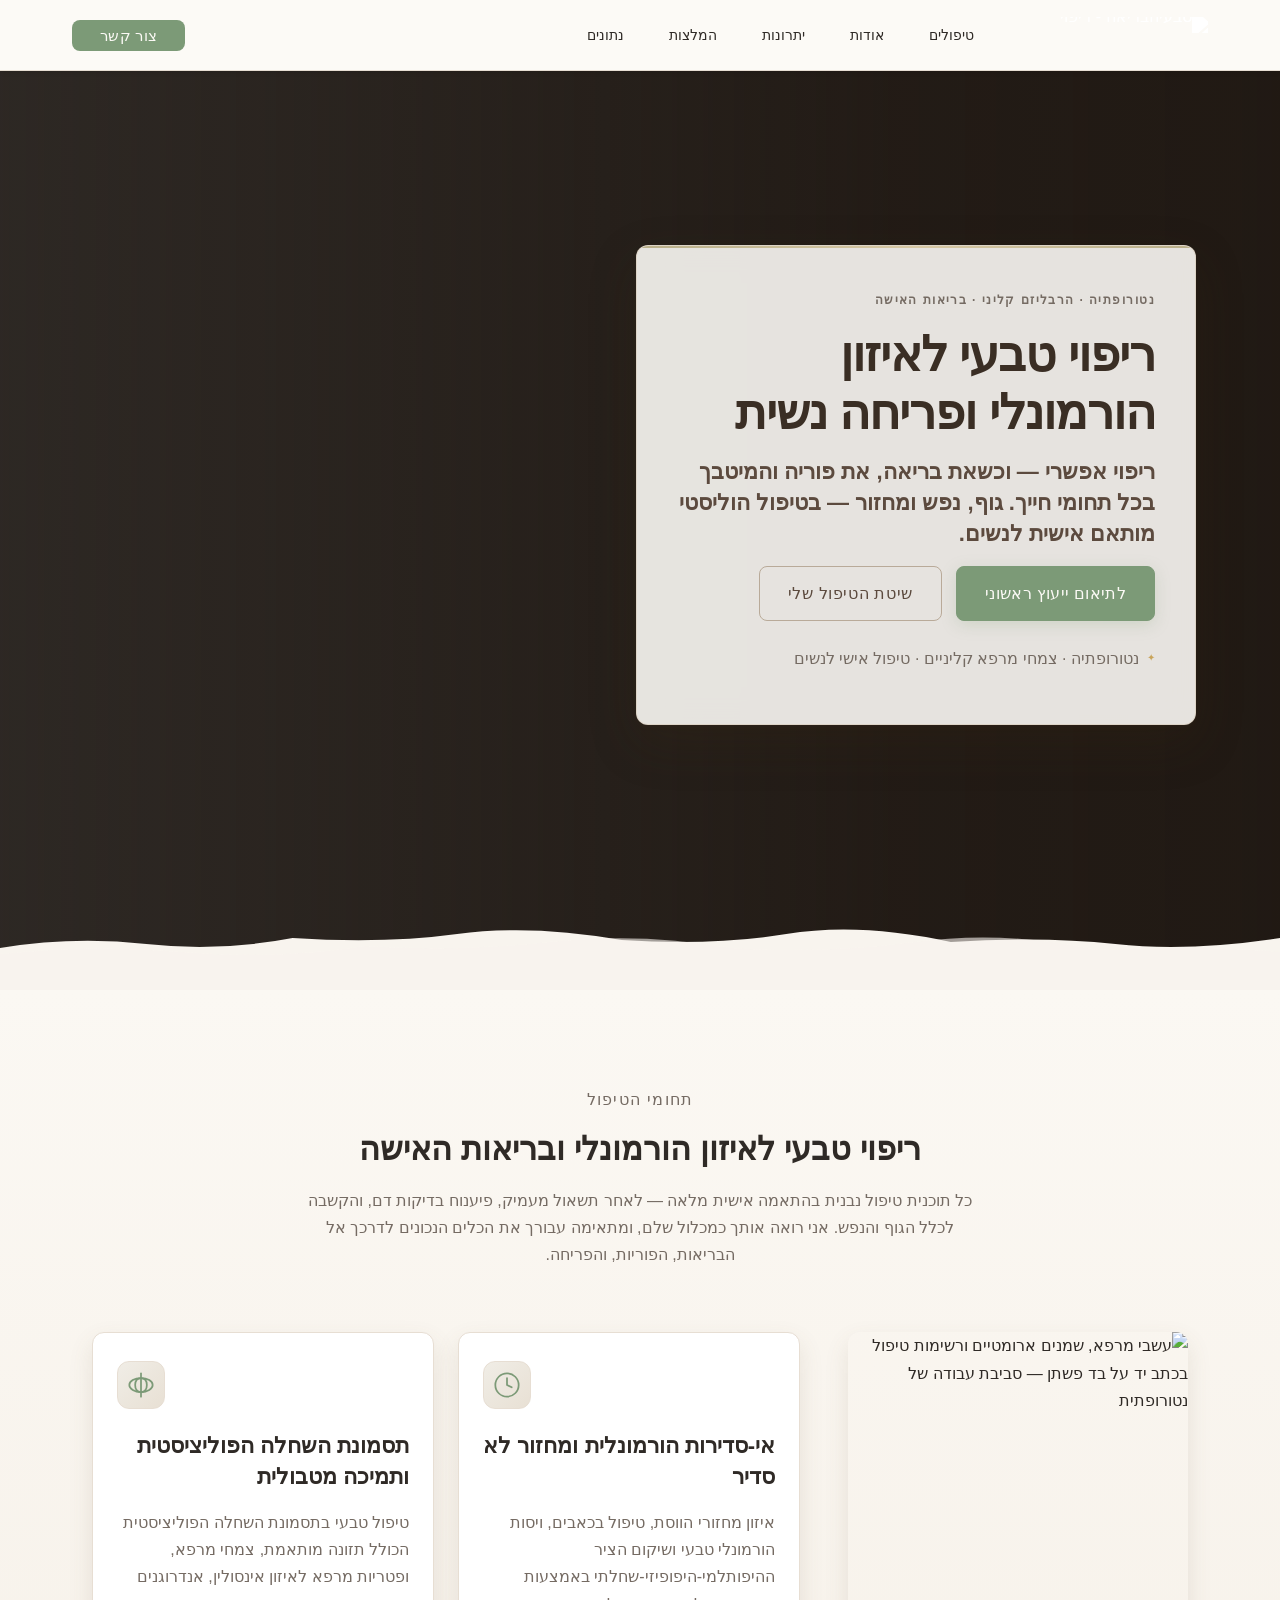
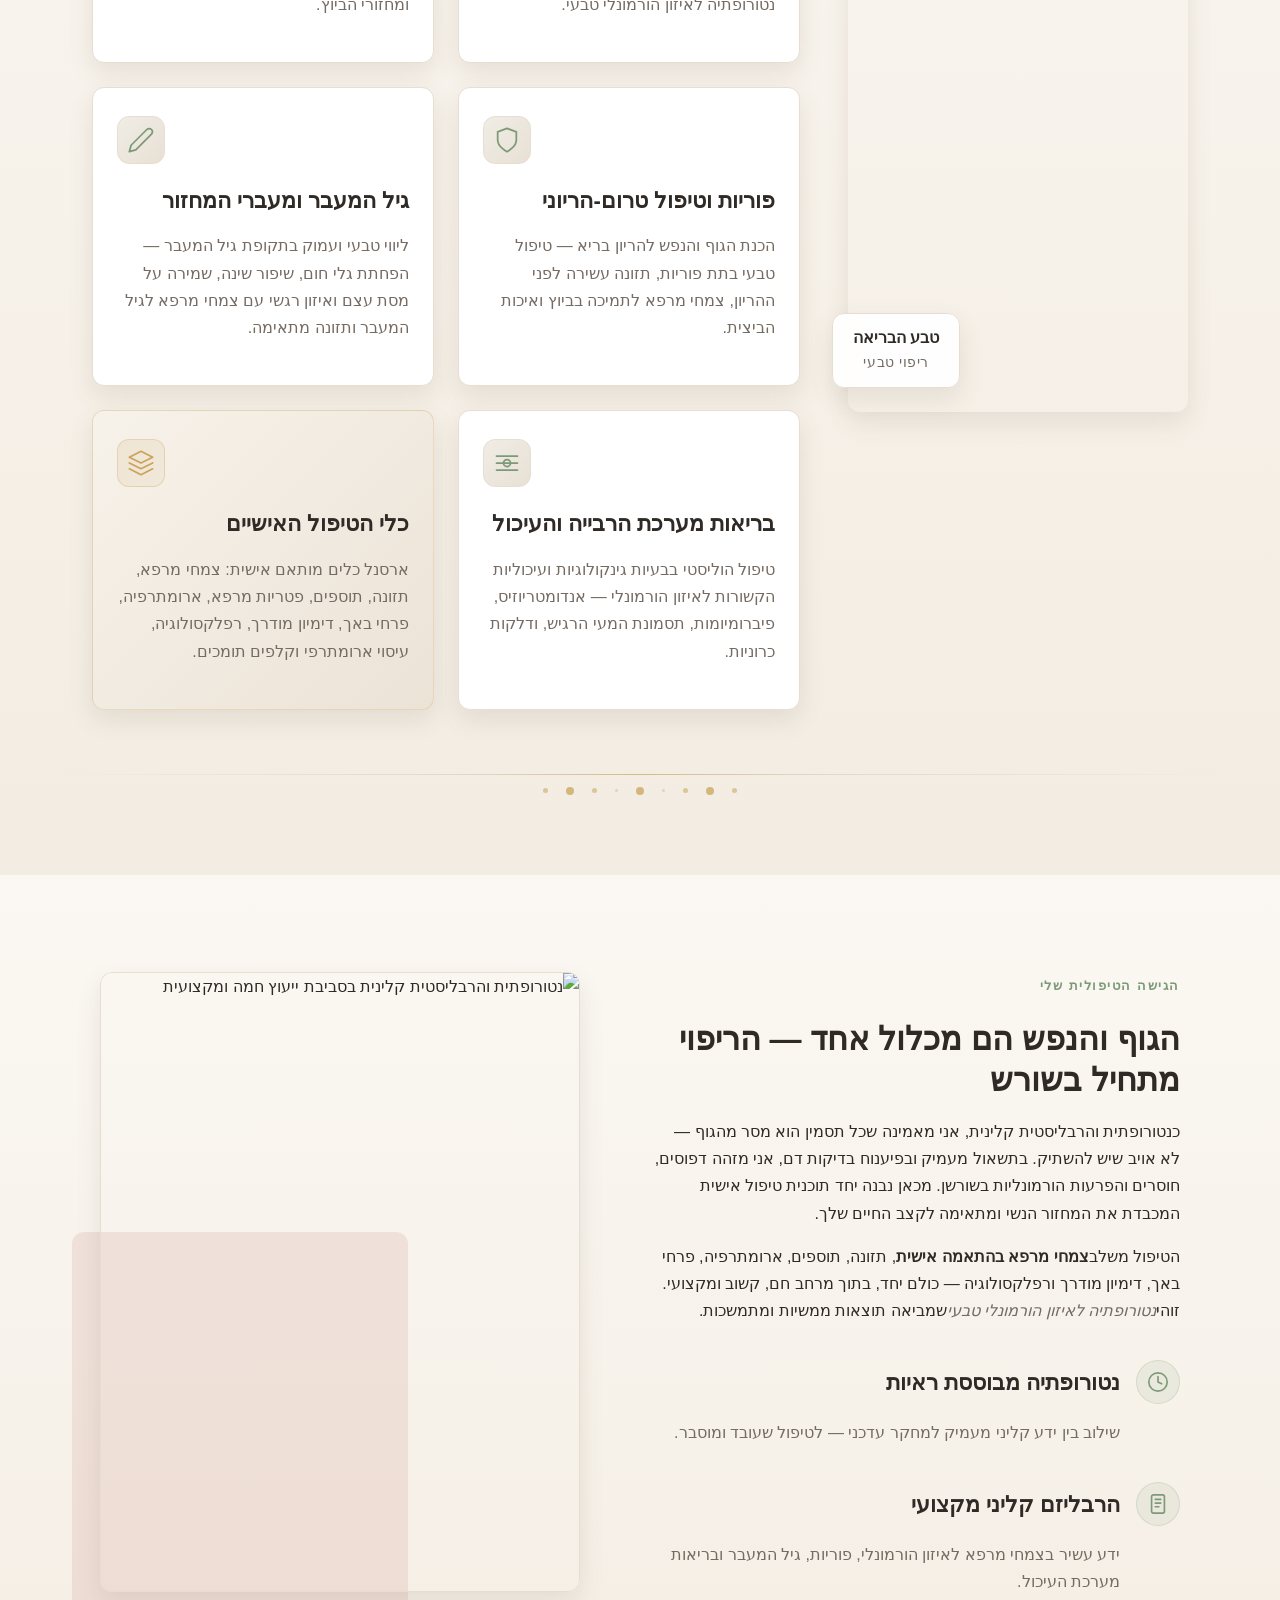
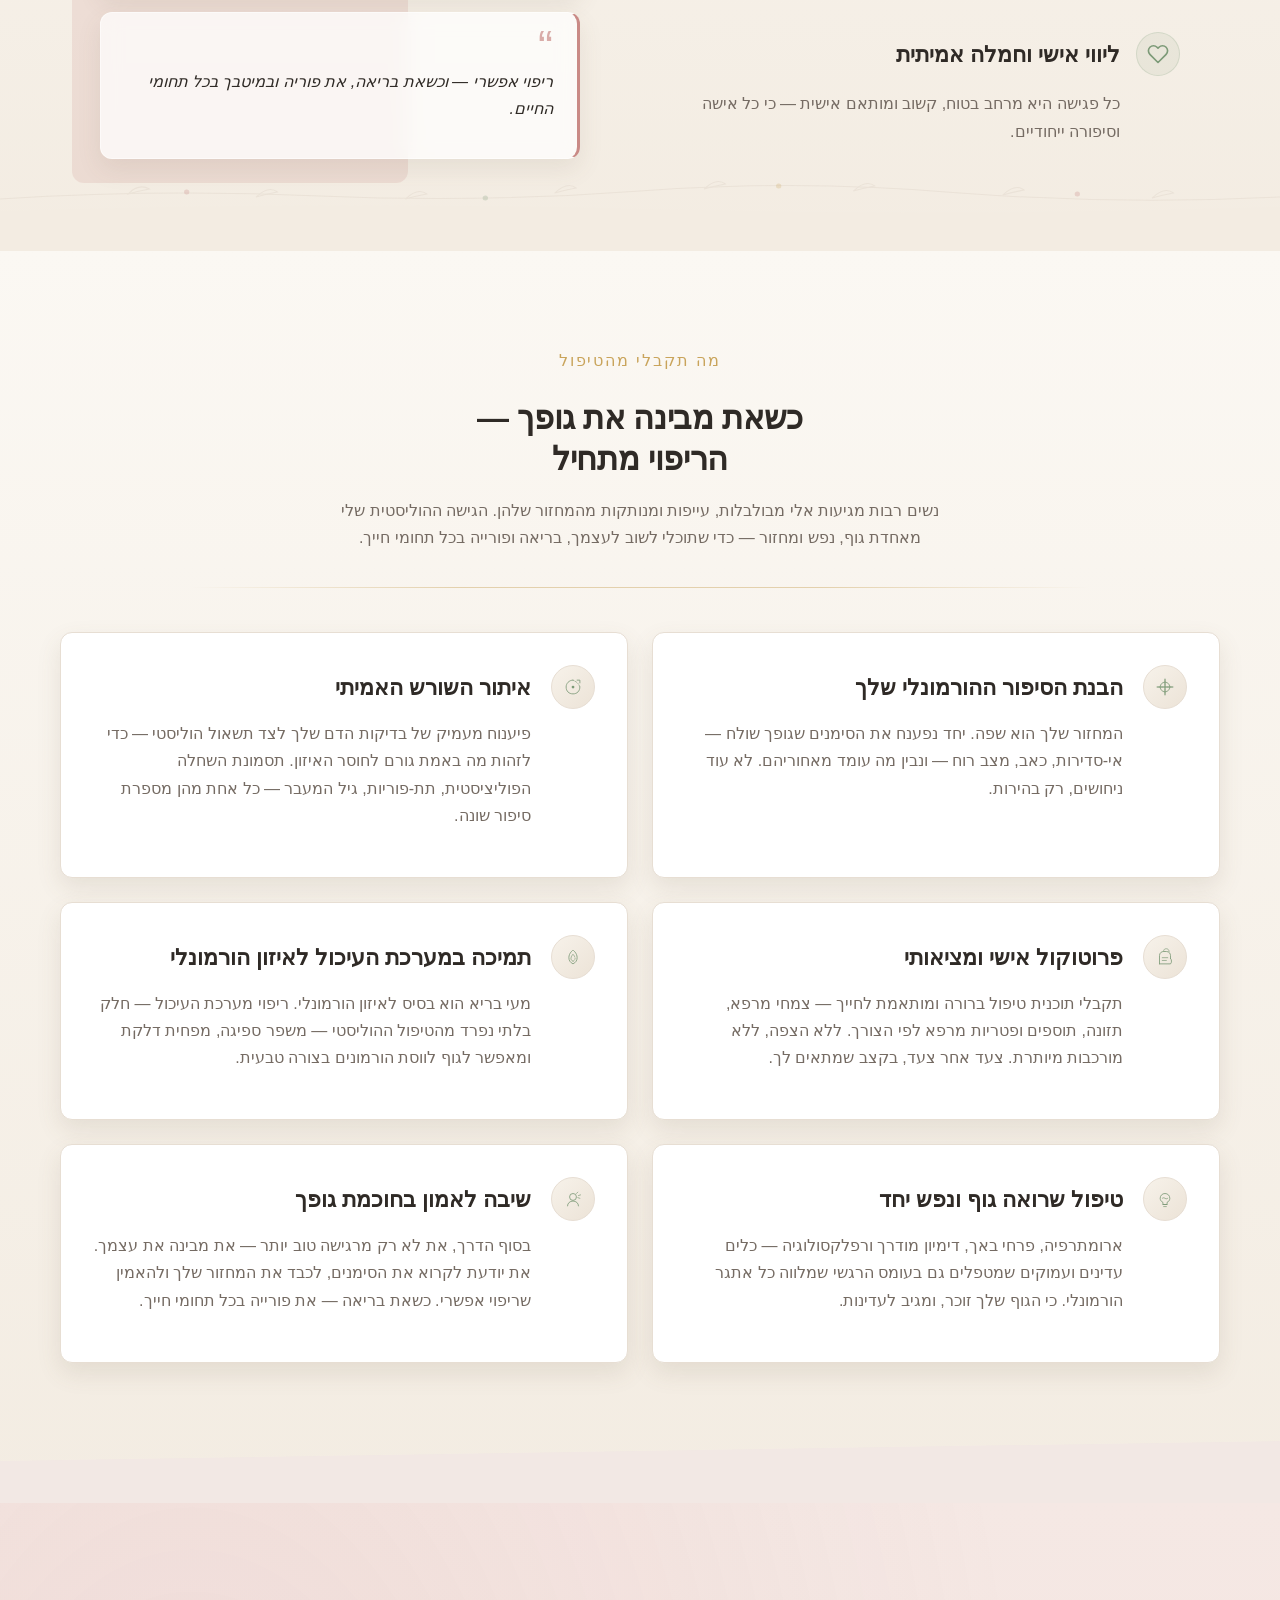
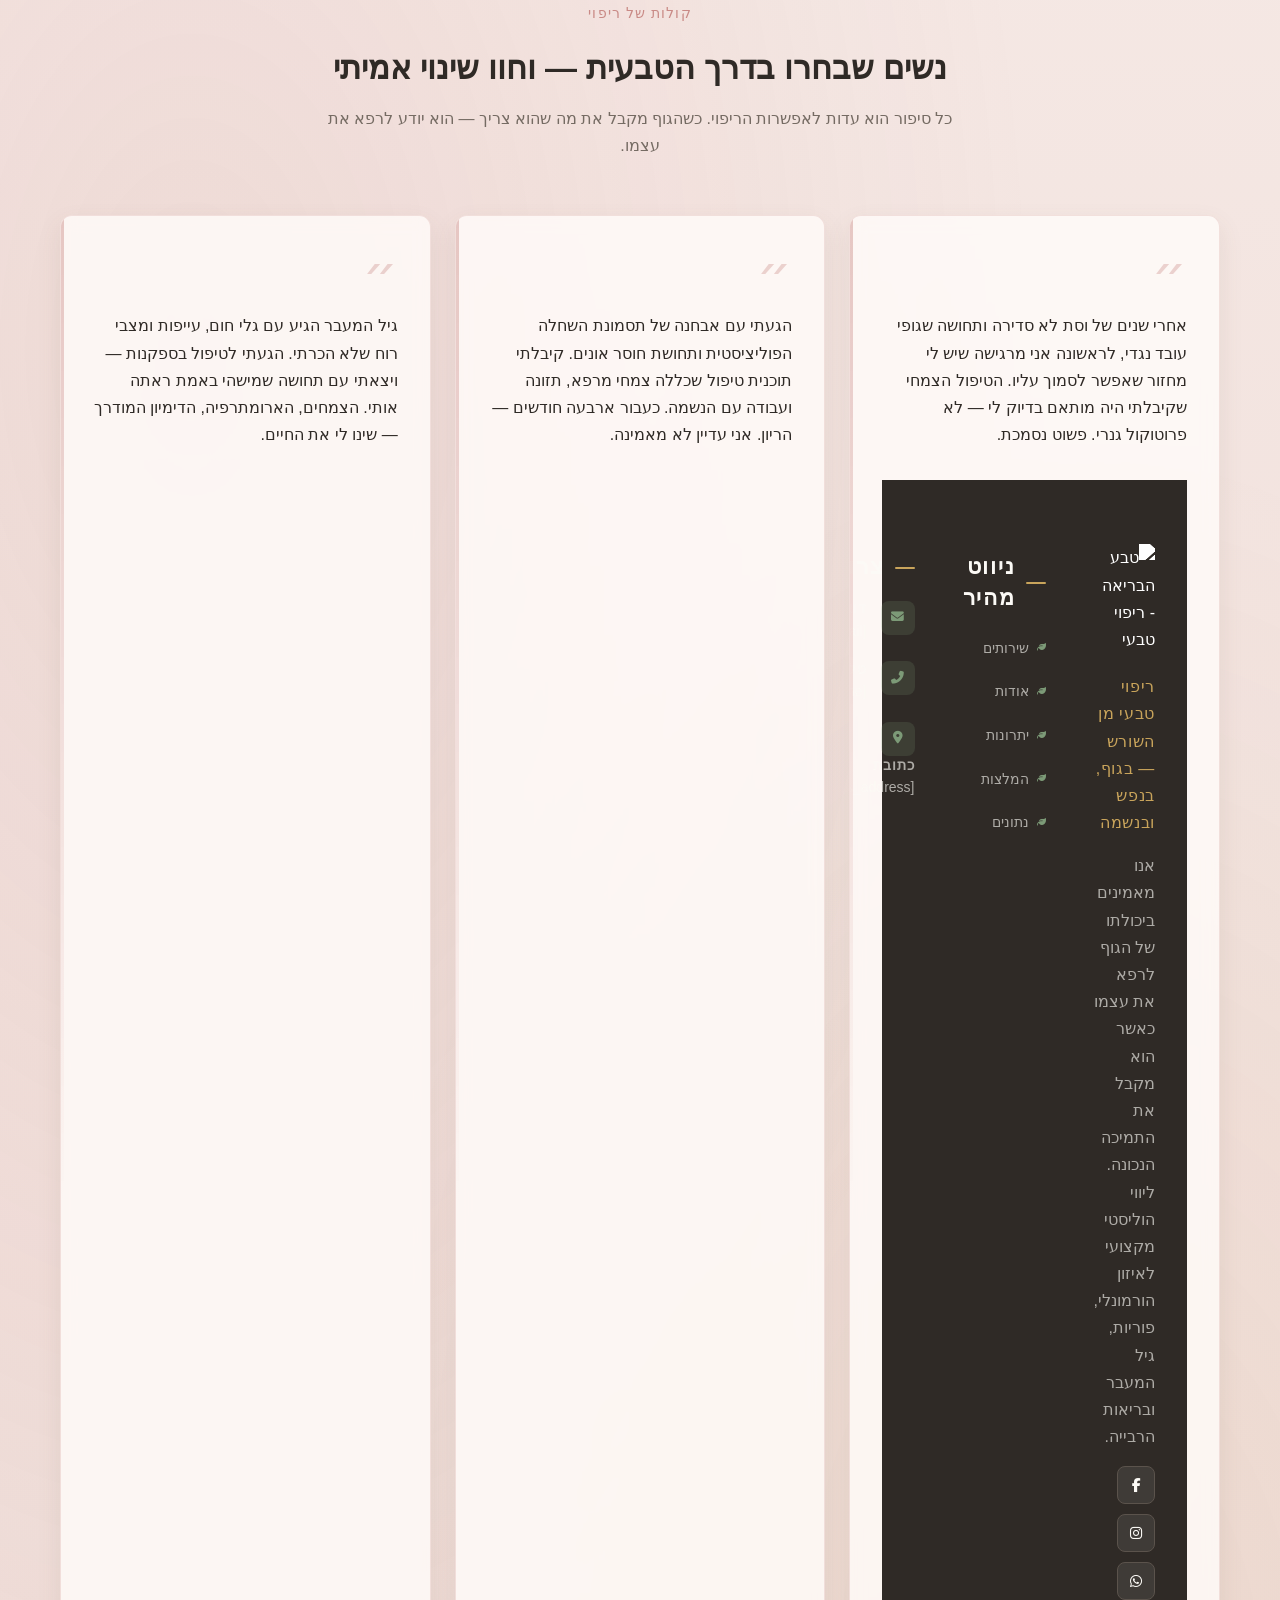
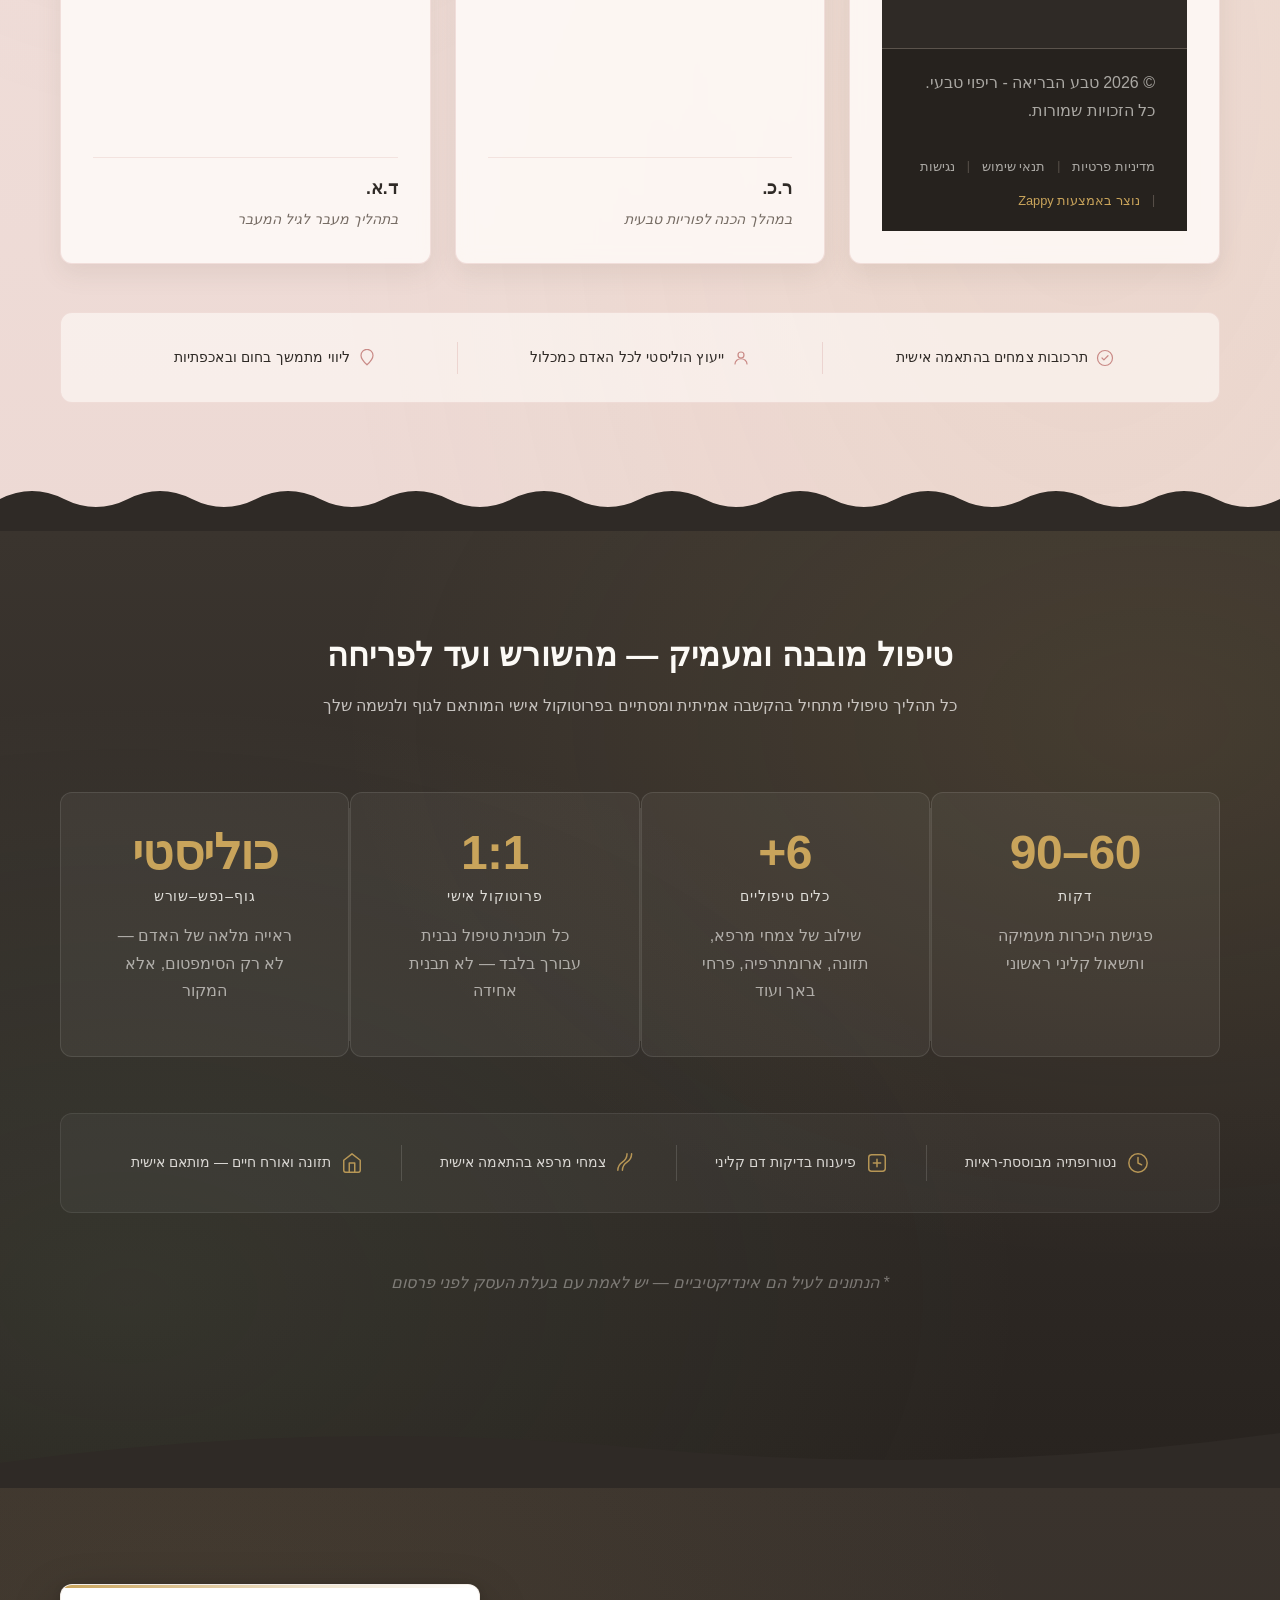
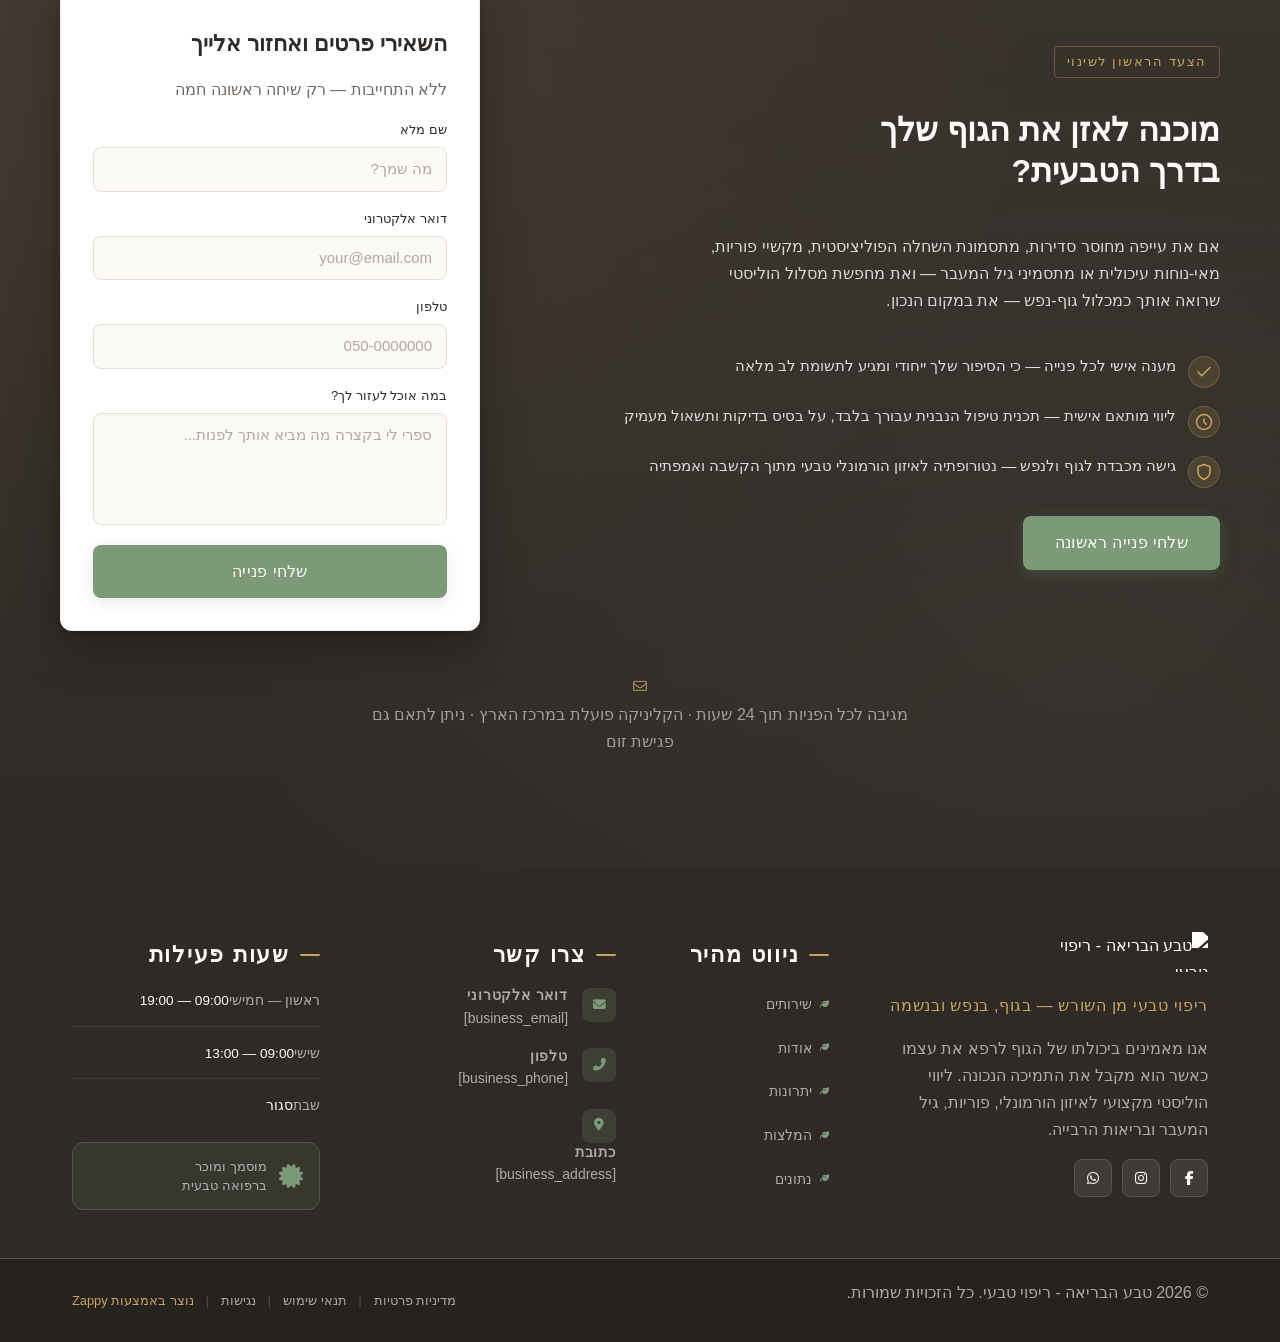
==== commit 5d4c1979: "Background sync: Progressive GitHub Sync" ====
--- a/public/index.html
+++ b/public/index.html
@@ -1 +1 @@
-<!doctype html><html dir="rtl" lang="he"><head><meta charset="UTF-8"><meta content="width=device-width,initial-scale=1" name="viewport"><meta content="index, follow" name="robots"><title>נטורופתיה לאיזון הורמונלי טבעי — טבע הבריאה - ריפוי טבעי</title><meta content="A holistic naturopathic and clinical herbalist practice called &#39;Teva HaBri&#39;ah – Natural Healing&#39;, specializing in women&#39;s hormonal health and reproductive welln" name="description"><meta content="נטורופתיה לאיזון הורמונלי טבעי, טיפול טבעי בתסמונת השחלה הפוליציסטית, צמחי מרפא לגיל המעבר, טיפול טבעי בתת פוריות" name="keywords"><link href="/assets/favicon.ico" rel="icon" type="image/x-icon"><link href="/assets/favicon-16x16.png" rel="icon" type="image/png" sizes="16x16"><link href="/assets/favicon-32x32.png" rel="icon" type="image/png" sizes="32x32"><link href="/assets/favicon-48x48.png" rel="icon" type="image/png" sizes="48x48"><link href="/assets/favicon-192x192.png" rel="icon" type="image/png" sizes="192x192"><link href="/assets/favicon-512x512.png" rel="icon" type="image/png" sizes="512x512"><link href="/assets/apple-touch-icon.png" rel="apple-touch-icon"><script>!function(){"use strict";var t="e54730b1-094a-47e1-bee6-a25f59c415ce",e="https://api.zappy5.com/api/analytics/track",a=18e5,n=2592e6,o=!0,i=!0,r=!0;var s=function(){var e="zappy_visitor_"+t,a=null;try{if(a=localStorage.getItem(e)){var o=JSON.parse(a),i=Date.now();if(i-o.created<n)return o.lastSeen=i,localStorage.setItem(e,JSON.stringify(o)),o.id}}catch(t){console.warn("Zappy Analytics: LocalStorage not available")}var r="zv_"+Date.now()+"_"+Math.random().toString(36).substr(2,9);try{localStorage.setItem(e,JSON.stringify({id:r,created:Date.now(),lastSeen:Date.now()}))}catch(t){}return r}(),c=function(){var e="zappy_session_"+t,n=null;try{if(n=sessionStorage.getItem(e)){var o=JSON.parse(n),i=Date.now();if(i-o.timestamp<a)return o.timestamp=i,sessionStorage.setItem(e,JSON.stringify(o)),o.id}}catch(t){console.warn("Zappy Analytics: SessionStorage not available")}var r="zs_"+Date.now()+"_"+Math.random().toString(36).substr(2,9);try{sessionStorage.setItem(e,JSON.stringify({id:r,timestamp:Date.now()}))}catch(t){}return r}();function l(a,n){n=n||{};var o={website_id:t,event_type:a,page_path:window.location.pathname,referrer:document.referrer||"direct",visitor_id:s,session_id:c,metadata:n};if(navigator.sendBeacon){var i=new Blob([JSON.stringify(o)],{type:"application/json"});navigator.sendBeacon(e,i)}else fetch(e,{method:"POST",headers:{"Content-Type":"application/json"},body:JSON.stringify(o),keepalive:!0}).catch(function(t){console.warn("Zappy Analytics: Failed to track event",t)})}o&&l("pageview",{title:document.title,url:window.location.href}),i&&document.addEventListener("click",function(t){var e=t.target;if("BUTTON"===e.tagName||e.closest("button")){var a="BUTTON"===e.tagName?e:e.closest("button");l("click",{element:"button",text:a.textContent.trim().substring(0,100),id:a.id||null,class:a.className||null})}else if("A"===e.tagName||e.closest("a")){var n="A"===e.tagName?e:e.closest("a");l("navigation",{element:"link",text:n.textContent.trim().substring(0,100),href:n.href,external:n.hostname!==window.location.hostname})}},!0),r&&document.addEventListener("submit",function(t){var e=t.target;l("form_submit",{form_id:e.id||null,form_name:e.name||null,form_action:e.action||null,form_method:e.method||"GET"})},!0);var m=Date.now();window.addEventListener("beforeunload",function(){l("page_unload",{time_on_page:Math.floor((Date.now()-m)/1e3),page_path:window.location.pathname})}),window.zappyAnalytics={track:l,getVisitorId:function(){return s},getSessionId:function(){return c}}}()</script><meta content="נטורופתיה לאיזון הורמונלי טבעי — טבע הבריאה - ריפוי טבעי" property="og:title"><meta content="A holistic naturopathic and clinical herbalist practice called 'Teva HaBri'ah – Natural Healing', specializing in women's hormonal health and reproductive welln" property="og:description"><meta content="website" property="og:type"><meta content="he_IL" property="og:locale"><meta content="summary_large_image" name="twitter:card"><meta content="נטורופתיה לאיזון הורמונלי טבעי — טבע הבריאה - ריפוי טבעי" name="twitter:title"><meta content="A holistic naturopathic and clinical herbalist practice called 'Teva HaBri'ah – Natural Healing', specializing in women's hormonal health and reproductive welln" name="twitter:description"><link href="https://cdnjs.cloudflare.com/ajax/libs/font-awesome/6.4.0/css/all.min.css" rel="stylesheet"><link href="/assets/favicon.ico" rel="icon" type="image/x-icon"><link href="/assets/favicon-16x16.png" rel="icon" type="image/png" sizes="16x16"><link href="/assets/favicon-32x32.png" rel="icon" type="image/png" sizes="32x32"><link href="/assets/favicon-48x48.png" rel="icon" type="image/png" sizes="48x48"><link href="/assets/favicon-192x192.png" rel="icon" type="image/png" sizes="192x192"><link href="/assets/favicon-512x512.png" rel="icon" type="image/png" sizes="512x512"><link href="/assets/apple-touch-icon.png" rel="apple-touch-icon"><link href="https://cdn.jsdelivr.net/npm/vanilla-cookieconsent@3/dist/cookieconsent.css" rel="stylesheet"><script src="https://cdn.jsdelivr.net/npm/vanilla-cookieconsent@3/dist/cookieconsent.umd.js"></script><script src="https://cdn.jsdelivr.net/gh/mickidum/acc_toolbar/acctoolbar/acctoolbar.min.js"></script><link href="/styles.css" rel="stylesheet"><style id="zappy-dropdown-submenu-styles">#navMenu li:has(.sub-menu),.nav-menu li:has(.sub-menu),.navbar li:has(.sub-menu),nav li:has(.sub-menu){position:relative}#navMenu .sub-menu,.nav-menu .sub-menu,.navbar .sub-menu,nav .sub-menu{display:block!important;position:absolute!important;top:100%;left:0;min-width:220px;background:#fff;border-radius:8px;box-shadow:0 8px 25px rgba(0,0,0,.15);padding:8px 0;opacity:0;visibility:hidden;transform:translateY(10px);transition:all .3s ease;z-index:1000;list-style:none;pointer-events:none}#navMenu li:hover>.sub-menu,.nav-menu li:hover>.sub-menu,.navbar li:hover>.sub-menu,nav li:hover>.sub-menu{opacity:1!important;visibility:visible!important;transform:translateY(0)!important;pointer-events:auto!important}.sub-menu li{list-style:none;margin:0;padding:0}.sub-menu a{display:block!important;padding:10px 16px!important;color:var(--text-dark,#333)!important;font-weight:500;text-decoration:none;white-space:nowrap;transition:background-color .2s}.sub-menu a:hover{background-color:#f5f5f5}[dir=rtl] .nav-menu .sub-menu,[dir=rtl] .navbar .sub-menu,[dir=rtl] nav .sub-menu,html[lang=ar] .nav-menu .sub-menu,html[lang=ar] .navbar .sub-menu,html[lang=ar] nav .sub-menu,html[lang=he] .nav-menu .sub-menu,html[lang=he] .navbar .sub-menu,html[lang=he] nav .sub-menu{left:auto!important;right:0!important}.sub-menu:empty,.sub-menu:not(:has(li)),.sub-menu:not(:has(li:not(.zappy-hidden-menu-item))){display:none!important;opacity:0!important;visibility:hidden!important;pointer-events:none!important}li:has(.menu-group-title):hover>.sub-menu{opacity:1!important;visibility:visible!important;transform:translateY(0)!important;pointer-events:auto!important}#navMenu>li>.menu-group-title,.nav-menu>li>.menu-group-title{display:inline-block;padding:.5rem 1rem;cursor:default;user-select:none}@media (max-width:768px){#navMenu .sub-menu,.nav-menu .sub-menu,.navbar .sub-menu,nav .sub-menu{position:static!important;transform:none!important;box-shadow:none!important;background:0 0!important;max-height:0;overflow:hidden;opacity:0;visibility:hidden;transition:max-height .3s ease,opacity .3s ease;padding:0!important;border-radius:0!important}.sub-menu.mobile-expanded{max-height:500px!important;opacity:1!important;visibility:visible!important;padding:8px 0 8px 16px!important}[dir=rtl] .sub-menu.mobile-expanded,html[lang=he] .sub-menu.mobile-expanded{padding:8px 16px 8px 0!important}#navMenu li:hover>.sub-menu,.nav-menu li:hover>.sub-menu,.navbar li:hover>.sub-menu,nav li:hover>.sub-menu{opacity:0;visibility:hidden;pointer-events:none}#navMenu li>.sub-menu.mobile-expanded,.nav-menu li>.sub-menu.mobile-expanded,.navbar li>.sub-menu.mobile-expanded,nav li>.sub-menu.mobile-expanded{opacity:1!important;visibility:visible!important;pointer-events:auto!important}#navMenu li:has(.sub-menu),.nav-menu li:has(.sub-menu),.navbar li:has(.sub-menu),nav li:has(.sub-menu){display:flex!important;flex-wrap:wrap!important;align-items:center!important;position:relative!important;min-height:44px!important}#navMenu li:has(.sub-menu)>a,.nav-menu li:has(.sub-menu)>a,.navbar li:has(.sub-menu)>a,nav li:has(.sub-menu)>a{flex:1!important;min-width:0!important}#navMenu li:has(.sub-menu)>.menu-group-title,.nav-menu li:has(.sub-menu)>.menu-group-title,.navbar li:has(.sub-menu)>.menu-group-title,nav li:has(.sub-menu)>.menu-group-title{flex:1!important;min-width:0!important;padding:0!important;line-height:inherit!important}#navMenu li:has(.sub-menu)>.sub-menu,.nav-menu li:has(.sub-menu)>.sub-menu,.navbar li:has(.sub-menu)>.sub-menu,nav li:has(.sub-menu)>.sub-menu{flex-basis:100%!important;width:100%!important}#navMenu li:has(.sub-menu)>a [class*=arrow],#navMenu li:has(.sub-menu)>a [class*=chevron],.nav-menu li:has(.sub-menu)>a .fa-angle-down,.nav-menu li:has(.sub-menu)>a .fa-chevron-down,.nav-menu li:has(.sub-menu)>a [class*=arrow],.nav-menu li:has(.sub-menu)>a [class*=chevron],nav li:has(.sub-menu)>a [class*=arrow],nav li:has(.sub-menu)>a [class*=chevron]{display:none!important;visibility:hidden!important}.mobile-submenu-toggle{display:flex!important;align-items:center!important;justify-content:center!important;width:44px!important;height:auto!important;background:0 0!important;border:none!important;cursor:pointer!important;color:var(--text-dark)!important;position:static!important;flex-shrink:0!important;align-self:stretch!important;z-index:2!important;padding:0!important;margin:0!important}.mobile-submenu-toggle::after{content:''!important;width:0!important;height:0!important;border-left:6px solid transparent!important;border-right:6px solid transparent!important;border-top:7px solid currentColor!important;transition:transform .3s ease!important}.mobile-submenu-toggle.expanded::after{transform:rotate(180deg)!important}.sub-menu a{padding:10px 0!important;display:block!important;color:var(--text-dark)!important}.navbar .sub-menu li a,.zappy-products-dropdown .sub-menu a,nav.navbar .sub-menu li a{color:var(--text-dark)!important}}@media (min-width:769px){.mobile-submenu-toggle{display:none!important}}</style><style id="mobile-lang-menu-deployed-css">@media (max-width:768px){.lang-switcher,.nav-container .lang-switcher,.nav-cta-container .lang-switcher,.nav-ecommerce-icons .lang-switcher,.nav-icons-left .lang-switcher,.navbar .lang-switcher,.navbar .nav-cta-container .lang-switcher{display:none!important}.mobile-lang-menu{width:100%;border-top:1px solid rgba(128,128,128,.2);padding:8px 0 0 0;margin-top:8px}.mobile-lang-toggle{display:flex!important;align-items:center;justify-content:space-between;width:100%;padding:12px 16px;background:0 0;border:none;cursor:pointer;font-size:15px;color:inherit;font-family:inherit}.mobile-lang-toggle::after{content:'';display:inline-block;width:8px;height:8px;border-right:2px solid currentColor;border-bottom:2px solid currentColor;transform:rotate(45deg);transition:transform .3s ease;margin-left:8px}.mobile-lang-toggle.expanded::after{transform:rotate(-135deg)}.mobile-lang-options{max-height:0;overflow:hidden;transition:max-height .3s ease}.mobile-lang-options.expanded{max-height:300px}.mobile-lang-option{display:flex!important;align-items:center;gap:10px;padding:10px 24px;text-decoration:none;color:inherit;font-size:14px;font-family:inherit}.mobile-lang-option:hover{background:rgba(128,128,128,.1)}.mobile-lang-option.active{font-weight:600;opacity:.7;pointer-events:none}.mobile-lang-option img{width:20px;height:20px;border-radius:50%}}@media (min-width:769px){.mobile-lang-menu{display:none!important}}</style><style id="zappy-widget-visibility">#mic-access-tool-box,#mic-access-tool-general-button,#mic-init-access-tool #mic-access-tool-box,#mic-init-access-tool #mic-access-tool-general-button,#mic-init-access-tool .mic-access-tool-general-button,._access-icon,._access-menu,.mic-access-tool-box,.mic-access-tool-general-button,div[id*=mic-access-tool-box]{display:none!important;visibility:hidden!important;opacity:0!important;pointer-events:none!important}</style></head><body><nav class="navbar" dir="rtl"><button class="mobile-toggle" aria-label="Menu" id="mobileToggle"><svg viewbox="0 0 24 24" fill="none" height="24" width="24" class="hamburger-icon"><path d="M3 12h18M3 6h18M3 18h18" stroke="currentColor" stroke-width="2" stroke-linecap="round"></path></svg><svg viewbox="0 0 24 24" fill="none" height="24" width="24" class="close-icon" style="display:none"><path d="M18 6L6 18M6 6l12 12" stroke="currentColor" stroke-width="2" stroke-linecap="round"></path></svg></button><button class="phone-header-btn" aria-label="Call" data-phone="+972-00-000-0000"><svg viewbox="0 0 24 24" fill="currentColor" height="20" width="20"><path d="M22 16.92v3a2 2 0 0 1-2.18 2 19.79 19.79 0 0 1-8.63-3.07 19.5 19.5 0 0 1-6-6 19.79 19.79 0 0 1-3.07-8.67A2 2 0 0 1 4.11 2h3a2 2 0 0 1 2 1.72 12.84 12.84 0 0 0 .7 2.81 2 2 0 0 1-.45 2.11L8.09 9.91a16 16 0 0 0 6 6l1.27-1.27a2 2 0 0 1 2.11-.45 12.84 12.84 0 0 0 2.81.7A2 2 0 0 1 22 16.92z"></path></svg></button><div class="nav-container"><div class="nav-right-group"><div class="nav-brand"><a href="/" class="logo-link"><img alt="טבע הבריאה - ריפוי טבעי" src="/assets/logo.webp" class="logo"></a></div><ul class="nav-menu" id="navMenu"><li><a href="#services">טיפולים</a></li><li><a href="#about">אודות</a></li><li><a href="#benefits">יתרונות</a></li><li><a href="#testimonials">המלצות</a></li><li><a href="#stats">נתונים</a></li></ul></div><div class="nav-cta-container"><a href="#cta" class="nav-cta-btn">צור קשר</a></div></div></nav><script>window.addEventListener("load",function(){const e=document.querySelector(".navbar, nav, header");if(!e)return void console.log("[Navbar] Navbar element not found");let t=document.getElementById("mobileToggle")||document.querySelector(".mobile-toggle")||document.querySelector(".hamburger")||document.querySelector(".hamburger-menu")||document.querySelector(".menu-toggle")||document.querySelector(".burger-menu")||document.querySelector('[aria-label="Menu"]')||document.querySelector('[aria-label="תפריט"]');const o=document.querySelector(".phone-header-btn"),n=window.getComputedStyle(e);let r=n.backgroundColor;if(console.log("[Navbar] Initial navbar background:",r),"transparent"===r||"rgba(0, 0, 0, 0)"===r||r.startsWith("rgba")&&r.includes(", 0)")){const e=n.backgroundImage;if(e&&"none"!==e)console.log("[Navbar] Navbar has background image/gradient, using dark text"),r="rgb(240, 240, 240)";else{const e=window.getComputedStyle(document.body).backgroundColor;console.log("[Navbar] Navbar transparent, using body background:",e),r=e}}const i=r.match(/\d+/g);if(i&&i.length>=3){const e=(.299*parseInt(i[0])+.587*parseInt(i[1])+.114*parseInt(i[2]))/255;console.log("[Navbar] Mobile button colors preserved from Claude CSS (luminance:",e.toFixed(2)+")");const n=document.createElement("style");n.id="zappy-mobile-nav-fix";document.documentElement.lang;document.documentElement.dir,n.textContent='\n        /* Hide mobile buttons on desktop, show only on mobile */\n        @media (min-width: 769px) {\n          .mobile-toggle,\n          .phone-header-btn {\n            display: none !important;\n          }\n        }\n        \n        /* Show and position mobile buttons correctly on mobile */\n        @media (max-width: 768px) {\n          .mobile-toggle,\n          .phone-header-btn {\n            position: absolute !important;\n            top: 50% !important;\n            transform: translateY(-50%) !important;\n            z-index: 1001 !important;\n            display: flex !important;\n            align-items: center !important;\n            justify-content: center !important;\n            width: 36px !important;\n            height: 36px !important;\n            border-radius: 50% !important;\n            border: none !important;\n            cursor: pointer !important;\n            padding: 6px !important;\n            background: none !important;\n            color: var(--nav-text, var(--text-dark)) !important;\n          }\n          \n          /* LTR positioning (default): hamburger LEFT, phone RIGHT */\n          html:not([dir="rtl"]):not([lang="he"]):not([lang="ar"]) .mobile-toggle,\n          html[dir="ltr"] .mobile-toggle {\n            left: 12px !important;\n            right: auto !important;\n          }\n          html:not([dir="rtl"]):not([lang="he"]):not([lang="ar"]) .phone-header-btn,\n          html[dir="ltr"] .phone-header-btn {\n            right: 12px !important;\n            left: auto !important;\n          }\n          \n          /* RTL positioning: hamburger RIGHT, phone LEFT */\n          html[dir="rtl"] .mobile-toggle,\n          html[lang="he"] .mobile-toggle,\n          html[lang="ar"] .mobile-toggle {\n            right: 12px !important;\n            left: auto !important;\n          }\n          html[dir="rtl"] .phone-header-btn,\n          html[lang="he"] .phone-header-btn,\n          html[lang="ar"] .phone-header-btn {\n            left: 12px !important;\n            right: auto !important;\n          }\n          \n          /* CRITICAL: Ensure nav-container has min-height on mobile */\n          /* All children are positioned absolutely/fixed on mobile, so height:auto collapses to 0 */\n          .nav-container {\n            min-height: 70px !important;\n            position: relative !important;\n          }\n          \n          /* Ensure SVG icons are properly sized and inherit color */\n          .mobile-toggle svg,\n          .phone-header-btn svg {\n            width: 24px !important;\n            height: 24px !important;\n            /* Don\'t force display - let JavaScript control hamburger/close toggle */\n          }\n          \n          /* Reset nav-cta-container on mobile - remove desktop box-shadow/padding */\n          /* that creates a visible ghost box when CTA button is hidden */\n          .nav-cta-container {\n            box-shadow: none !important;\n            padding: 0 !important;\n          }\n          \n          /* Hide nav-cta-container entirely on mobile when there\'s no lang-switcher */\n          /* (only the CTA button is inside, and it\'s hidden on mobile) */\n          .nav-cta-container:not(:has(.lang-switcher)) {\n            display: none !important;\n          }\n          \n          /* CRITICAL: Prevent hero image fade gradient from bleeding over headline text */\n          /* The .image-fade-gradient has bottom: -30px (extends below parent) */\n          /* On mobile stacked layout, this overlaps the h1 text below the image */\n          .hero-image-column {\n            overflow: hidden !important;\n          }\n          .image-fade-gradient {\n            bottom: 0 !important;\n          }\n          \n          /* Hide desktop language switcher on mobile - hamburger menu handles it */\n          /* High specificity to override stored CSS */\n          .lang-switcher,\n          .nav-cta-container .lang-switcher,\n          .nav-container .lang-switcher,\n          .navbar .lang-switcher,\n          .navbar .nav-cta-container .lang-switcher {\n            display: none !important;\n          }\n        }\n      ';const r=document.getElementById("zappy-mobile-nav-fix");r&&r.remove(),document.head.appendChild(n),console.log("[Navbar] Critical CSS injected for mobile nav positioning");const l=window.innerWidth<=768;if(t){const e=t.querySelector(".hamburger-icon"),o=t.querySelector(".close-icon");e&&(e.style.setProperty("width","24px","important"),e.style.setProperty("height","24px","important"),e.style.setProperty("display","block","important")),o&&(o.style.setProperty("width","24px","important"),o.style.setProperty("height","24px","important"),o.style.setProperty("display","none","important")),l?(t.style.setProperty("position","absolute","important"),t.style.setProperty("top","50%","important"),t.style.setProperty("transform","translateY(-50%)","important"),t.style.setProperty("z-index","1001","important"),t.style.removeProperty("left"),t.style.removeProperty("right"),console.log("[Navbar] Mobile toggle positioning applied (mobile viewport)")):(t.style.removeProperty("position"),t.style.removeProperty("top"),t.style.removeProperty("transform"),t.style.removeProperty("z-index"),t.style.removeProperty("left"),t.style.removeProperty("right"),console.log("[Navbar] Desktop viewport - cleared mobile toggle inline positioning"))}if(o){const e=o.querySelector("svg");e&&(e.style.width="24px",e.style.height="24px",e.setAttribute("width","24"),e.setAttribute("height","24")),l?(o.style.setProperty("position","absolute","important"),o.style.setProperty("top","50%","important"),o.style.setProperty("transform","translateY(-50%)","important"),o.style.setProperty("z-index","1001","important"),o.style.removeProperty("left"),o.style.removeProperty("right"),console.log("[Navbar] Phone button positioning applied (mobile viewport)")):(o.style.removeProperty("position"),o.style.removeProperty("top"),o.style.removeProperty("transform"),o.style.removeProperty("z-index"),o.style.removeProperty("left"),o.style.removeProperty("right"),console.log("[Navbar] Desktop viewport - cleared phone button inline positioning"))}}else console.log("[Navbar] Could not parse background color:",r);t=document.getElementById("mobileToggle")||document.querySelector(".mobile-toggle")||document.querySelector(".hamburger")||document.querySelector(".hamburger-menu")||document.querySelector(".menu-toggle")||document.querySelector(".burger-menu")||document.querySelector('[aria-label="Menu"]')||document.querySelector('[aria-label="תפריט"]');const l=document.getElementById("navMenu")||document.querySelector(".nav-menu")||document.querySelector(".nav-links")||document.querySelector("nav ul:not(.submenu)");if(!t||!l)return void console.log("[Navbar] Mobile toggle or menu not found:",{toggle:!!t,menu:!!l});l.id||(l.id="navMenu"),console.log("[Navbar] Initializing mobile menu...");const a=t.cloneNode(!0);t.parentNode.replaceChild(a,t),a.addEventListener("click",function(e){e.preventDefault(),e.stopPropagation();const t=this.querySelector(".hamburger-icon"),o=this.querySelector(".close-icon");l.classList.contains("active")?(l.classList.remove("active"),t&&t.style.setProperty("display","block","important"),o&&o.style.setProperty("display","none","important"),document.body.style.overflow="",console.log("[Navbar] Menu closed")):(l.classList.add("active"),t&&t.style.setProperty("display","none","important"),o&&o.style.setProperty("display","block","important"),document.body.style.overflow="hidden",console.log("[Navbar] Menu opened"))}),l.querySelectorAll("a").forEach(function(e){e.addEventListener("click",function(){if("#"===this.getAttribute("href"))return;const e=a.querySelector(".hamburger-icon"),t=a.querySelector(".close-icon");l.classList.remove("active"),e&&e.style.setProperty("display","block","important"),t&&t.style.setProperty("display","none","important"),document.body.style.overflow="",console.log("[Navbar] Menu closed (link clicked)")})});var s=l.querySelectorAll(".dropdown-toggle");s.forEach(function(e){e.addEventListener("click",function(e){e.preventDefault(),e.stopPropagation();var t=this.closest(".nav-dropdown");t&&(t.parentNode.querySelectorAll(".nav-dropdown.open").forEach(function(e){e!==t&&e.classList.remove("open")}),t.classList.toggle("open"),console.log("[Navbar] Dropdown toggled:",t.classList.contains("open")?"open":"closed"))})}),document.addEventListener("click",function(e){e.target.closest(".nav-dropdown")||document.querySelectorAll(".nav-dropdown.open").forEach(function(e){e.classList.remove("open")})}),console.log("[Navbar] Dropdown handlers initialized for "+s.length+" dropdowns"),o&&o.addEventListener("click",function(){const e=document.querySelectorAll('a[href^="tel:"]'),t=e.length>0?e[0].getAttribute("href").replace("tel:",""):"[business_phone]";window.location.href="tel:"+t,console.log("[Navbar] Phone button clicked")}),console.log("[Navbar] Mobile menu initialized successfully");const p=function(){const e=document.querySelector(".whatsapp-float");e&&(window.innerWidth>=769?(e.style.setProperty("display","none","important"),e.style.setProperty("visibility","hidden","important"),e.style.setProperty("opacity","0","important"),e.style.setProperty("pointer-events","none","important"),console.log("[WhatsApp] Button hidden on desktop")):(e.style.removeProperty("display"),e.style.removeProperty("visibility"),e.style.removeProperty("opacity"),e.style.removeProperty("pointer-events"),console.log("[WhatsApp] Button visible on mobile")))};let c;p(),window.addEventListener("resize",function(){clearTimeout(c),c=setTimeout(p,100)})})</script><main><section class="index-hero-section" data-layout-spec="בית-hero" dir="rtl" id="hero" data-hero-type="fullscreen-scrim"><div class="index-hero-bg"><img alt="סביבת טיפול נטורופתית חמה עם צנצנות צמחי מרפא, בדי פשתן וצמחים טבעיים" src="/assets/site-index-hero-image-1.webp" data-context="A serene, bright naturopathic consultation environment bathed in warm natural light. Rustic wooden shelves lined with amber glass herbal tincture jars and botanical specimens. Linen textiles, dried herbs, mortar and pestle, and fresh green plants in the foreground. Soft bokeh depth of field. A calm, feminine, modern apothecary aesthetic. Warm cream and sage tones. No people visible — focus on the healing environment and natural materials." data-placeholder="index-hero-image-1" height="900" width="1400" data-hero-bg="true"></div><div class="index-hero-scrim" aria-hidden="true"></div><div class="index-hero-content-wrap"><article class="index-hero-card"><div class="index-hero-brass-line" aria-hidden="true"></div><span class="index-hero-label">נטורופתיה · הרבליזם קליני · בריאות האישה</span><h1 class="index-hero-h1">ריפוי טבעי לאיזון<br>הורמונלי ופריחה נשית</h1><h3 class="index-hero-subtitle">ריפוי אפשרי — וכשאת בריאה, את פוריה והמיטבך בכל תחומי חייך. גוף, נפש ומחזור — בטיפול הוליסטי מותאם אישית לנשים.</h3><div class="index-hero-cta-group"><a href="#contact" class="index-hero-btn-primary">לתיאום ייעוץ ראשוני</a><a href="#approach" class="index-hero-btn-secondary">שיטת הטיפול שלי</a></div><p class="index-hero-trust"><span class="index-hero-trust-dot" aria-hidden="true">✦</span>נטורופתיה · צמחי מרפא קליניים · טיפול אישי לנשים</p></article></div><div class="index-hero-divider-wrapper"><svg viewbox="0 0 1400 90" xmlns="http://www.w3.org/2000/svg" aria-hidden="true" data-no-icon-edit="true" preserveaspectratio="none"><path d="M0,90 L0,48 Q80,36 160,44 T320,38 Q420,44 500,34 T680,40 Q780,46 860,34 T1040,42 Q1140,36 1220,44 T1400,38 L1400,90 Z" fill="#F8F4EE"></path><path d="M0,90 L0,54 Q100,44 200,52 T400,46 Q500,52 600,42 T800,48 Q900,54 1000,42 T1200,50 Q1300,44 1400,52 L1400,90 Z" fill="#F8F4EE" opacity="0.6"></path></svg></div></section><section class="index-services-section" data-layout-spec="בית-services" dir="rtl" id="services"><div class="services-container"><div class="services-intro"><p class="services-eyebrow">תחומי הטיפול</p><h2 class="services-heading">ריפוי טבעי לאיזון הורמונלי ובריאות האישה</h2><p class="services-subtext">כל תוכנית טיפול נבנית בהתאמה אישית מלאה — לאחר תשאול מעמיק, פיענוח בדיקות דם, והקשבה לכלל הגוף והנפש. אני רואה אותך כמכלול שלם, ומתאימה עבורך את הכלים הנכונים לדרכך אל הבריאות, הפוריות, והפריחה.</p></div><div class="services-body"><div class="services-image-tile"><figure class="services-figure"><img alt="עשבי מרפא, שמנים ארומטיים ורשימות טיפול בכתב יד על בד פשתן — סביבת עבודה של נטורופתית" src="/assets/site-index-services-image-1.webp" data-context="A luminous, tactile flat-lay of a holistic naturopath apothecary workspace: dried botanical herbs, small glass bottles of essential oils, hand-labeled linen pouches, a handwritten herbal prescription on textured cream paper, fresh lavender sprigs, dried rose petals, a mortar and pestle on warm stone or linen fabric. Warm natural light, earthy sage greens, dusty rose, and amber tones. Professional and crafted, feminine and grounded." data-placeholder="index-services-image-1" height="780" width="520"><div class="image-badge"><span>טבע הבריאה</span><small>ריפוי טבעי</small></div></figure></div><div class="services-cards-grid"><article class="service-card"><div class="card-icon-wrap"><svg viewbox="0 0 24 24" fill="none" height="28" width="28" data-element-type="icon" data-icon-type="svg" stroke="currentColor" stroke-linecap="round" stroke-linejoin="round" stroke-width="1.5" aria-hidden="true" xmlns="http://www.w3.org/2000/svg"><circle cx="12" cy="12" r="10"></circle><path d="M12 6v6l4 2"></path></svg></div><div class="card-content"><h3>אי-סדירות הורמונלית ומחזור לא סדיר</h3><p>איזון מחזורי הווסת, טיפול בכאבים, ויסות הורמונלי טבעי ושיקום הציר ההיפותלמי-היפופיזי-שחלתי באמצעות נטורופתיה לאיזון הורמונלי טבעי.</p></div></article><article class="service-card"><div class="card-icon-wrap"><svg viewbox="0 0 24 24" fill="none" height="28" width="28" data-element-type="icon" data-icon-type="svg" stroke="currentColor" stroke-linecap="round" stroke-linejoin="round" stroke-width="1.5" aria-hidden="true" xmlns="http://www.w3.org/2000/svg"><ellipse cx="12" cy="12" rx="10" ry="6"></ellipse><path d="M12 6c-2.5 0-5 1.5-5 6s2.5 6 5 6 5-1.5 5-6-2.5-6-5-6z"></path><line x1="12" x2="12" y1="2" y2="22"></line></svg></div><div class="card-content"><h3>תסמונת השחלה הפוליציסטית ותמיכה מטבולית</h3><p>טיפול טבעי בתסמונת השחלה הפוליציסטית הכולל תזונה מותאמת, צמחי מרפא, ופטריות מרפא לאיזון אינסולין, אנדרוגנים ומחזורי הביוץ.</p></div></article><article class="service-card"><div class="card-icon-wrap"><svg viewbox="0 0 24 24" fill="none" height="28" width="28" data-element-type="icon" data-icon-type="svg" stroke="currentColor" stroke-linecap="round" stroke-linejoin="round" stroke-width="1.5" aria-hidden="true" xmlns="http://www.w3.org/2000/svg"><path d="M12 22s8-4 8-10V5l-8-3-8 3v7c0 6 8 10 8 10z"></path></svg></div><div class="card-content"><h3>פוריות וטיפול טרום-הריוני</h3><p>הכנת הגוף והנפש להריון בריא — טיפול טבעי בתת פוריות, תזונה עשירה לפני ההריון, צמחי מרפא לתמיכה בביוץ ואיכות הביצית.</p></div></article><article class="service-card"><div class="card-icon-wrap"><svg viewbox="0 0 24 24" fill="none" height="28" width="28" data-element-type="icon" data-icon-type="svg" stroke="currentColor" stroke-linecap="round" stroke-linejoin="round" stroke-width="1.5" aria-hidden="true" xmlns="http://www.w3.org/2000/svg"><path d="M17 3a2.828 2.828 0 1 1 4 4L7.5 20.5 2 22l1.5-5.5L17 3z"></path></svg></div><div class="card-content"><h3>גיל המעבר ומעברי המחזור</h3><p>ליווי טבעי ועמוק בתקופת גיל המעבר — הפחתת גלי חום, שיפור שינה, שמירה על מסת עצם ואיזון רגשי עם צמחי מרפא לגיל המעבר ותזונה מתאימה.</p></div></article><article class="service-card"><div class="card-icon-wrap"><svg viewbox="0 0 24 24" fill="none" height="28" width="28" data-element-type="icon" data-icon-type="svg" stroke="currentColor" stroke-linecap="round" stroke-linejoin="round" stroke-width="1.5" aria-hidden="true" xmlns="http://www.w3.org/2000/svg"><path d="M3 12h18M3 6h18M3 18h18"></path><circle cx="12" cy="12" r="3"></circle></svg></div><div class="card-content"><h3>בריאות מערכת הרבייה והעיכול</h3><p>טיפול הוליסטי בבעיות גינקולוגיות ועיכוליות הקשורות לאיזון הורמונלי — אנדומטריוזיס, פיברומיומות, תסמונת המעי הרגיש, ודלקות כרוניות.</p></div></article><article class="service-card service-card--accent"><div class="card-icon-wrap"><svg viewbox="0 0 24 24" fill="none" height="28" width="28" data-element-type="icon" data-icon-type="svg" stroke="currentColor" stroke-linecap="round" stroke-linejoin="round" stroke-width="1.5" aria-hidden="true" xmlns="http://www.w3.org/2000/svg"><path d="M12 2L2 7l10 5 10-5-10-5z"></path><path d="M2 17l10 5 10-5"></path><path d="M2 12l10 5 10-5"></path></svg></div><div class="card-content"><h3>כלי הטיפול האישיים</h3><p>ארסנל כלים מותאם אישית: צמחי מרפא, תזונה, תוספים, פטריות מרפא, ארומתרפיה, פרחי באך, דימיון מודרך, רפלקסולוגיה, עיסוי ארומתרפי וקלפים תומכים.</p></div></article></div></div></div><div class="services-divider-wrapper" aria-hidden="true"><div class="services-ledger-line"><div class="ledger-line-rule"></div><div class="ledger-brass-dots"><span class="brass-dot"></span><span class="brass-dot brass-dot--lg"></span><span class="brass-dot"></span><span class="brass-dot brass-dot--sm"></span><span class="brass-dot brass-dot--lg"></span><span class="brass-dot brass-dot--sm"></span><span class="brass-dot"></span><span class="brass-dot brass-dot--lg"></span><span class="brass-dot"></span></div></div></div></section><section class="index-about-section" data-layout-spec="בית-about" dir="rtl" id="about"><div class="index-about-container"><div class="index-about-text-col"><span class="index-about-eyebrow">הגישה הטיפולית שלי</span><h2 class="index-about-heading">הגוף והנפש הם מכלול אחד — הריפוי מתחיל בשורש</h2><p class="index-about-para">כנטורופתית והרבליסטית קלינית, אני מאמינה שכל תסמין הוא מסר מהגוף — לא אויב שיש להשתיק. בתשאול מעמיק ובפיענוח בדיקות דם, אני מזהה דפוסים, חוסרים והפרעות הורמונליות בשורשן. מכאן נבנה יחד תוכנית טיפול אישית המכבדת את המחזור הנשי ומתאימה לקצב החיים שלך.</p><p class="index-about-para">הטיפול משלב<strong>צמחי מרפא בהתאמה אישית</strong>, תזונה, תוספים, ארומתרפיה, פרחי באך, דימיון מודרך ורפלקסולוגיה — כולם יחד, בתוך מרחב חם, קשוב ומקצועי. זוהי<em>נטורופתיה לאיזון הורמונלי טבעי</em>שמביאה תוצאות ממשיות ומתמשכות.</p><div class="index-about-trust-rows"><div class="index-about-trust-item"><div class="index-about-trust-icon"><svg viewbox="0 0 24 24" fill="none" height="22" width="22" data-element-type="icon" data-icon-type="svg" stroke="currentColor" stroke-linecap="round" stroke-linejoin="round" stroke-width="1.8" aria-hidden="true" xmlns="http://www.w3.org/2000/svg"><path d="M12 2a10 10 0 1 0 10 10A10 10 0 0 0 12 2z"></path><path d="M12 6v6l4 2"></path></svg></div><div class="index-about-trust-content"><h3 class="index-about-trust-title">נטורופתיה מבוססת ראיות</h3><p class="index-about-trust-desc">שילוב בין ידע קליני מעמיק למחקר עדכני — לטיפול שעובד ומוסבר.</p></div></div><div class="index-about-trust-item"><div class="index-about-trust-icon"><svg viewbox="0 0 24 24" fill="none" height="22" width="22" data-element-type="icon" data-icon-type="svg" stroke="currentColor" stroke-linecap="round" stroke-linejoin="round" stroke-width="1.8" aria-hidden="true" xmlns="http://www.w3.org/2000/svg"><path d="M7 2h10a2 2 0 0 1 2 2v16a2 2 0 0 1-2 2H7a2 2 0 0 1-2-2V4a2 2 0 0 1 2-2z"></path><path d="M9 7h6M9 11h6M9 15h4"></path></svg></div><div class="index-about-trust-content"><h3 class="index-about-trust-title">הרבליזם קליני מקצועי</h3><p class="index-about-trust-desc">ידע עשיר בצמחי מרפא לאיזון הורמונלי, פוריות, גיל המעבר ובריאות מערכת העיכול.</p></div></div><div class="index-about-trust-item"><div class="index-about-trust-icon"><svg viewbox="0 0 24 24" fill="none" height="22" width="22" data-element-type="icon" data-icon-type="svg" stroke="currentColor" stroke-linecap="round" stroke-linejoin="round" stroke-width="1.8" aria-hidden="true" xmlns="http://www.w3.org/2000/svg"><path d="M20.84 4.61a5.5 5.5 0 0 0-7.78 0L12 5.67l-1.06-1.06a5.5 5.5 0 0 0-7.78 7.78l1.06 1.06L12 21.23l7.78-7.78 1.06-1.06a5.5 5.5 0 0 0 0-7.78z"></path></svg></div><div class="index-about-trust-content"><h3 class="index-about-trust-title">ליווי אישי וחמלה אמיתית</h3><p class="index-about-trust-desc">כל פגישה היא מרחב בטוח, קשוב ומותאם אישית — כי כל אישה וסיפורה ייחודיים.</p></div></div></div></div><div class="index-about-image-col"><div class="index-about-backplate" aria-hidden="true"></div><figure class="index-about-figure"><img alt="נטורופתית והרבליסטית קלינית בסביבת ייעוץ חמה ומקצועית" src="/assets/site-index-about-image-1.webp" data-context="A warm, bright consultation room setting. A professional female naturopath and clinical herbalist in her 30s-40s sits at a wooden desk or herbal workspace. She radiates calm confidence and warmth. Soft natural light from a window. Dried herbs, glass jars with botanicals, and a notebook are visible on the desk. The mood is grounded, approachable, and professional — like a modern apothecary meets clinical practice. Color palette: warm creams, sage greens, and natural wood tones." data-placeholder="index-about-image-1" height="680" width="520"></figure><blockquote class="index-about-pullquote"><span class="index-about-pullquote-mark">“</span><p>ריפוי אפשרי — וכשאת בריאה, את פוריה ובמיטבך בכל תחומי החיים.</p></blockquote></div></div><div class="index-about-divider-wrapper"><svg viewbox="0 0 1200 90" xmlns="http://www.w3.org/2000/svg" aria-hidden="true" data-no-icon-edit="true" preserveaspectratio="none"><g class="index-about-botanical-line" fill="none" opacity="0.7" stroke="var(--border-light)" stroke-width="1"><path d="M0,38 Q150,28 300,35 Q450,42 600,30 Q750,18 900,32 Q1050,44 1200,36"></path><path d="M120,33 Q130,22 140,28 Q130,30 120,33z"></path><path d="M240,36 Q252,24 260,31 Q250,33 240,36z"></path><path d="M380,38 Q392,26 400,33 Q390,35 380,38z"></path><path d="M520,32 Q532,20 540,27 Q530,29 520,32z"></path><path d="M660,28 Q672,16 680,23 Q670,25 660,28z"></path><path d="M800,30 Q812,18 820,25 Q810,27 800,30z"></path><path d="M940,34 Q952,22 960,29 Q950,31 940,34z"></path><path d="M1080,37 Q1092,25 1100,32 Q1090,34 1080,37z"></path><circle cx="175" cy="31" r="2.5" fill="var(--secondary)" stroke="none" opacity="0.4"></circle><circle cx="455" cy="37" r="2.5" fill="var(--primary)" stroke="none" opacity="0.35"></circle><circle cx="730" cy="25" r="2.5" fill="var(--accent)" stroke="none" opacity="0.35"></circle><circle cx="1010" cy="33" r="2.5" fill="var(--secondary)" stroke="none" opacity="0.4"></circle></g><path d="M0,90 L0,50 Q300,40 600,48 Q900,56 1200,46 L1200,90 Z" fill="#F3ECE2"></path></svg></div></section><section class="index-benefits-section" data-layout-spec="בית-benefits" dir="rtl" id="benefits"><div class="index-benefits-container"><div class="index-benefits-intro"><p class="index-benefits-label">מה תקבלי מהטיפול</p><h2 class="index-benefits-heading">כשאת מבינה את גופך —<br>הריפוי מתחיל</h2><p class="index-benefits-subtext">נשים רבות מגיעות אלי מבולבלות, עייפות ומנותקות מהמחזור שלהן. הגישה ההוליסטית שלי מאחדת גוף, נפש ומחזור — כדי שתוכלי לשוב לעצמך, בריאה ופורייה בכל תחומי חייך.</p></div><div class="index-benefits-rule" aria-hidden="true"></div><div class="index-benefits-grid"><article class="index-benefit-card"><div class="index-benefit-botanical" aria-hidden="true"><svg viewbox="0 0 32 32" fill="none" height="32" width="32" data-element-type="icon" data-icon-type="svg" xmlns="http://www.w3.org/2000/svg"><circle cx="16" cy="16" r="7" stroke="currentColor" stroke-width="1.2"></circle><path d="M16 4 Q18 10 16 16 Q14 10 16 4Z" fill="none" stroke="currentColor" stroke-width="1"></path><path d="M16 28 Q18 22 16 16 Q14 22 16 28Z" fill="none" stroke="currentColor" stroke-width="1"></path><path d="M4 16 Q10 18 16 16 Q10 14 4 16Z" fill="none" stroke="currentColor" stroke-width="1"></path><path d="M28 16 Q22 18 16 16 Q22 14 28 16Z" fill="none" stroke="currentColor" stroke-width="1"></path></svg></div><div class="index-benefit-content"><h3 class="index-benefit-title">הבנת הסיפור ההורמונלי שלך</h3><p class="index-benefit-text">המחזור שלך הוא שפה. יחד נפענח את הסימנים שגופך שולח — אי-סדירות, כאב, מצב רוח — ונבין מה עומד מאחוריהם. לא עוד ניחושים, רק בהירות.</p></div></article><article class="index-benefit-card"><div class="index-benefit-botanical" aria-hidden="true"><svg viewbox="0 0 32 32" fill="none" height="32" width="32" data-element-type="icon" data-icon-type="svg" xmlns="http://www.w3.org/2000/svg"><path d="M16 6 C10 6 6 11 6 16 C6 22 10 26 16 26 C22 26 26 22 26 16" fill="none" stroke="currentColor" stroke-width="1.2" stroke-linecap="round"></path><path d="M16 6 C20 8 24 10 26 16" fill="none" stroke="currentColor" stroke-width="1" stroke-linecap="round" stroke-dasharray="2 2"></path><circle cx="16" cy="16" r="2" fill="currentColor"></circle><path d="M22 6 L26 6 L26 10" stroke="currentColor" stroke-width="1.2" stroke-linecap="round" stroke-linejoin="round"></path></svg></div><div class="index-benefit-content"><h3 class="index-benefit-title">איתור השורש האמיתי</h3><p class="index-benefit-text">פיענוח מעמיק של בדיקות הדם שלך לצד תשאול הוליסטי — כדי לזהות מה באמת גורם לחוסר האיזון. תסמונת השחלה הפוליציסטית, תת-פוריות, גיל המעבר — כל אחת מהן מספרת סיפור שונה.</p></div></article><article class="index-benefit-card"><div class="index-benefit-botanical" aria-hidden="true"><svg viewbox="0 0 32 32" fill="none" height="32" width="32" data-element-type="icon" data-icon-type="svg" xmlns="http://www.w3.org/2000/svg"><path d="M8 26 L8 14 C8 10 11 8 14 8 L18 8 C22 8 24 11 24 14 L24 18" fill="none" stroke="currentColor" stroke-width="1.2" stroke-linecap="round"></path><path d="M14 8 C14 8 13 4 18 4 C18 4 22 4 22 8" fill="none" stroke="currentColor" stroke-width="1" stroke-linecap="round"></path><path d="M24 18 C26 20 26 24 24 26 L8 26" fill="none" stroke="currentColor" stroke-width="1.2" stroke-linecap="round"></path><line x1="12" x2="20" y1="17" y2="17" stroke="currentColor" stroke-linecap="round" stroke-width="1"></line><line x1="12" x2="18" y1="21" y2="21" stroke="currentColor" stroke-linecap="round" stroke-width="1"></line></svg></div><div class="index-benefit-content"><h3 class="index-benefit-title">פרוטוקול אישי ומציאותי</h3><p class="index-benefit-text">תקבלי תוכנית טיפול ברורה ומותאמת לחייך — צמחי מרפא, תזונה, תוספים ופטריות מרפא לפי הצורך. ללא הצפה, ללא מורכבות מיותרת. צעד אחר צעד, בקצב שמתאים לך.</p></div></article><article class="index-benefit-card"><div class="index-benefit-botanical" aria-hidden="true"><svg viewbox="0 0 32 32" fill="none" height="32" width="32" data-element-type="icon" data-icon-type="svg" xmlns="http://www.w3.org/2000/svg"><path d="M16 6 C16 6 10 10 10 17 C10 21 12 24 16 26 C20 24 22 21 22 17 C22 10 16 6 16 6Z" fill="none" stroke="currentColor" stroke-width="1.2"></path><path d="M16 12 C16 12 13 15 13 18 C13 20 14.5 22 16 22" fill="none" stroke="currentColor" stroke-width="1" stroke-linecap="round"></path><path d="M16 22 C17.5 22 19 20 19 18 C19 15 16 12 16 12" fill="none" stroke="currentColor" stroke-width="1" stroke-linecap="round" stroke-dasharray="2 2"></path></svg></div><div class="index-benefit-content"><h3 class="index-benefit-title">תמיכה במערכת העיכול לאיזון הורמונלי</h3><p class="index-benefit-text">מעי בריא הוא בסיס לאיזון הורמונלי. ריפוי מערכת העיכול — חלק בלתי נפרד מהטיפול ההוליסטי — משפר ספיגה, מפחית דלקת ומאפשר לגוף לווסת הורמונים בצורה טבעית.</p></div></article><article class="index-benefit-card"><div class="index-benefit-botanical" aria-hidden="true"><svg viewbox="0 0 32 32" fill="none" height="32" width="32" data-element-type="icon" data-icon-type="svg" xmlns="http://www.w3.org/2000/svg"><path d="M16 8 C12 8 9 11 9 15 C9 18 11 20 13 21 L13 24 L19 24 L19 21 C21 20 23 18 23 15 C23 11 20 8 16 8Z" fill="none" stroke="currentColor" stroke-width="1.2"></path><line x1="13" x2="19" y1="24" y2="24" stroke="currentColor" stroke-linecap="round" stroke-width="1.2"></line><line x1="14" x2="18" y1="27" y2="27" stroke="currentColor" stroke-linecap="round" stroke-width="1"></line><path d="M12 15 C12 15 14 13 16 15 C18 17 20 15 20 15" fill="none" stroke="currentColor" stroke-width="1" stroke-linecap="round"></path></svg></div><div class="index-benefit-content"><h3 class="index-benefit-title">טיפול שרואה גוף ונפש יחד</h3><p class="index-benefit-text">ארומתרפיה, פרחי באך, דימיון מודרך ורפלקסולוגיה — כלים עדינים ועמוקים שמטפלים גם בעומס הרגשי שמלווה כל אתגר הורמונלי. כי הגוף שלך זוכר, ומגיב לעדינות.</p></div></article><article class="index-benefit-card"><div class="index-benefit-botanical" aria-hidden="true"><svg viewbox="0 0 32 32" fill="none" height="32" width="32" data-element-type="icon" data-icon-type="svg" xmlns="http://www.w3.org/2000/svg"><circle cx="16" cy="13" r="5" fill="none" stroke="currentColor" stroke-width="1.2"></circle><path d="M8 26 C8 22 11.6 19 16 19 C20.4 19 24 22 24 26" fill="none" stroke="currentColor" stroke-width="1.2" stroke-linecap="round"></path><path d="M21 8 L23 6" stroke="currentColor" stroke-width="1" stroke-linecap="round"></path><path d="M24 11 L27 10" stroke="currentColor" stroke-width="1" stroke-linecap="round"></path><path d="M23 14 L26 15" stroke="currentColor" stroke-width="1" stroke-linecap="round"></path></svg></div><div class="index-benefit-content"><h3 class="index-benefit-title">שיבה לאמון בחוכמת גופך</h3><p class="index-benefit-text">בסוף הדרך, את לא רק מרגישה טוב יותר — את מבינה את עצמך. את יודעת לקרוא את הסימנים, לכבד את המחזור שלך ולהאמין שריפוי אפשרי. כשאת בריאה — את פורייה בכל תחומי חייך.</p></div></article></div></div><div class="index-benefits-divider-wrapper"><svg viewbox="0 0 1200 70" xmlns="http://www.w3.org/2000/svg" aria-hidden="true" data-no-icon-edit="true" preserveaspectratio="none"><path d="M0,70 L0,28 L1200,8 L1200,70 Z" fill="#F2E8E4"></path></svg></div></section><section class="index-testimonials-section" data-layout-spec="בית-testimonials" dir="rtl" id="testimonials"><div class="index-testimonials-container"><div class="index-testimonials-intro"><span class="index-testimonials-eyebrow">קולות של ריפוי</span><h2 class="index-testimonials-heading">נשים שבחרו בדרך הטבעית — וחוו שינוי אמיתי</h2><p class="index-testimonials-subtext">כל סיפור הוא עדות לאפשרות הריפוי. כשהגוף מקבל את מה שהוא צריך — הוא יודע לרפא את עצמו.</p></div><div class="index-testimonials-grid"><article class="index-testimonials-card"><div class="index-testimonials-quote-mark" aria-hidden="true">״</div><blockquote class="index-testimonials-quote"><p>אחרי שנים של וסת לא סדירה ותחושה שגופי עובד נגדי, לראשונה אני מרגישה שיש לי מחזור שאפשר לסמוך עליו. הטיפול הצמחי שקיבלתי היה מותאם בדיוק לי — לא פרוטוקול גנרי. פשוט נסמכת.</p></blockquote><footer class="index-testimonials-card-footer"><span class="index-testimonials-name">מ.ל.</span><span class="index-testimonials-context">לאחר טיפול באיזון הורמונלי טבעי</span></footer></article><article class="index-testimonials-card"><div class="index-testimonials-quote-mark" aria-hidden="true">״</div><blockquote class="index-testimonials-quote"><p>הגעתי עם אבחנה של תסמונת השחלה הפוליציסטית ותחושת חוסר אונים. קיבלתי תוכנית טיפול שכללה צמחי מרפא, תזונה ועבודה עם הנשמה. כעבור ארבעה חודשים — הריון. אני עדיין לא מאמינה.</p></blockquote><footer class="index-testimonials-card-footer"><span class="index-testimonials-name">ר.כ.</span><span class="index-testimonials-context">במהלך הכנה לפוריות טבעית</span></footer></article><article class="index-testimonials-card"><div class="index-testimonials-quote-mark" aria-hidden="true">״</div><blockquote class="index-testimonials-quote"><p>גיל המעבר הגיע עם גלי חום, עייפות ומצבי רוח שלא הכרתי. הגעתי לטיפול בספקנות — ויצאתי עם תחושה שמישהי באמת ראתה אותי. הצמחים, הארומתרפיה, הדימיון המודרך — שינו לי את החיים.</p></blockquote><footer class="index-testimonials-card-footer"><span class="index-testimonials-name">ד.א.</span><span class="index-testimonials-context">בתהליך מעבר לגיל המעבר</span></footer></article></div><div class="index-testimonials-trust-strip"><div class="index-testimonials-trust-chip"><span class="index-testimonials-trust-icon" aria-hidden="true"><svg viewbox="0 0 24 24" fill="none" height="18" width="18" data-element-type="icon" data-icon-type="svg" stroke="currentColor" stroke-linecap="round" stroke-linejoin="round" stroke-width="1.6"><path d="M12 2C6.48 2 2 6.48 2 12s4.48 10 10 10 10-4.48 10-10S17.52 2 12 2z"></path><path d="M8 12l2.5 2.5L16 9"></path></svg></span><span>תרכובות צמחים בהתאמה אישית</span></div><div class="index-testimonials-trust-divider" aria-hidden="true"></div><div class="index-testimonials-trust-chip"><span class="index-testimonials-trust-icon" aria-hidden="true"><svg viewbox="0 0 24 24" fill="none" height="18" width="18" data-element-type="icon" data-icon-type="svg" stroke="currentColor" stroke-linecap="round" stroke-linejoin="round" stroke-width="1.6"><circle cx="12" cy="8" r="4"></circle><path d="M4 20c0-4 3.6-7 8-7s8 3 8 7"></path></svg></span><span>ייעוץ הוליסטי לכל האדם כמכלול</span></div><div class="index-testimonials-trust-divider" aria-hidden="true"></div><div class="index-testimonials-trust-chip"><span class="index-testimonials-trust-icon" aria-hidden="true"><svg viewbox="0 0 24 24" fill="none" height="18" width="18" data-element-type="icon" data-icon-type="svg" stroke="currentColor" stroke-linecap="round" stroke-linejoin="round" stroke-width="1.6"><path d="M12 21C12 21 4 13.5 4 8.5A8 8 0 0 1 20 8.5C20 13.5 12 21 12 21z"></path></svg></span><span>ליווי מתמשך בחום ובאכפתיות</span></div></div></div><div class="index-testimonials-divider-wrapper"><svg viewbox="0 0 1200 64" xmlns="http://www.w3.org/2000/svg" aria-hidden="true" data-no-icon-edit="true" preserveaspectratio="none"><path d="M0,64 L0,32 Q30,16 60,32 Q90,48 120,32 Q150,16 180,32 Q210,48 240,32 Q270,16 300,32 Q330,48 360,32 Q390,16 420,32 Q450,48 480,32 Q510,16 540,32 Q570,48 600,32 Q630,16 660,32 Q690,48 720,32 Q750,16 780,32 Q810,48 840,32 Q870,16 900,32 Q930,48 960,32 Q990,16 1020,32 Q1050,48 1080,32 Q1110,16 1140,32 Q1170,48 1200,32 L1200,64 Z" fill="#2F2A26"></path></svg></div></section><section class="index-stats-section" data-layout-spec="בית-stats" dir="rtl" id="stats"><div class="index-stats-container"><div class="index-stats-heading-wrap"><h2 class="index-stats-h2">טיפול מובנה ומעמיק — מהשורש ועד לפריחה</h2><p class="index-stats-subtitle">כל תהליך טיפולי מתחיל בהקשבה אמיתית ומסתיים בפרוטוקול אישי המותאם לגוף ולנשמה שלך</p></div><div class="index-stats-tiles"><article class="index-stats-tile"><span class="index-stats-number">60–90</span><span class="index-stats-unit">דקות</span><p class="index-stats-desc">פגישת היכרות מעמיקה ותשאול קליני ראשוני</p></article><div class="index-stats-rule" aria-hidden="true"></div><article class="index-stats-tile"><span class="index-stats-number">6+</span><span class="index-stats-unit">כלים טיפוליים</span><p class="index-stats-desc">שילוב של צמחי מרפא, תזונה, ארומתרפיה, פרחי באך ועוד</p></article><div class="index-stats-rule" aria-hidden="true"></div><article class="index-stats-tile"><span class="index-stats-number">1:1</span><span class="index-stats-unit">פרוטוקול אישי</span><p class="index-stats-desc">כל תוכנית טיפול נבנית עבורך בלבד — לא תבנית אחידה</p></article><div class="index-stats-rule" aria-hidden="true"></div><article class="index-stats-tile"><span class="index-stats-number">כוליסטי</span><span class="index-stats-unit">גוף–נפש–שורש</span><p class="index-stats-desc">ראייה מלאה של האדם — לא רק הסימפטום, אלא המקור</p></article></div><div class="index-stats-trust-row"><div class="index-stats-trust-item"><span class="index-stats-trust-icon" aria-hidden="true"><svg viewbox="0 0 24 24" fill="none" height="22" width="22" data-element-type="icon" data-icon-type="svg" stroke="currentColor" stroke-linecap="round" stroke-linejoin="round" stroke-width="1.6" aria-hidden="true"><path d="M12 2a10 10 0 1 0 10 10A10 10 0 0 0 12 2z"></path><path d="M12 6v6l4 2"></path></svg></span><span class="index-stats-trust-label">נטורופתיה מבוססת-ראיות</span></div><div class="index-stats-trust-sep" aria-hidden="true"></div><div class="index-stats-trust-item"><span class="index-stats-trust-icon" aria-hidden="true"><svg viewbox="0 0 24 24" fill="none" height="22" width="22" data-element-type="icon" data-icon-type="svg" stroke="currentColor" stroke-linecap="round" stroke-linejoin="round" stroke-width="1.6" aria-hidden="true"><rect height="18" rx="3" width="18" x="3" y="3"></rect><path d="M8 12h8M12 8v8"></path></svg></span><span class="index-stats-trust-label">פיענוח בדיקות דם קליני</span></div><div class="index-stats-trust-sep" aria-hidden="true"></div><div class="index-stats-trust-item"><span class="index-stats-trust-icon" aria-hidden="true"><svg viewbox="0 0 24 24" fill="none" height="22" width="22" data-element-type="icon" data-icon-type="svg" stroke="currentColor" stroke-linecap="round" stroke-linejoin="round" stroke-width="1.6" aria-hidden="true"><path d="M7 20c0-4 2-7 5-9s5-5 5-9"></path><path d="M12 2c0 4-2 7-5 9S2 16 2 20"></path></svg></span><span class="index-stats-trust-label">צמחי מרפא בהתאמה אישית</span></div><div class="index-stats-trust-sep" aria-hidden="true"></div><div class="index-stats-trust-item"><span class="index-stats-trust-icon" aria-hidden="true"><svg viewbox="0 0 24 24" fill="none" height="22" width="22" data-element-type="icon" data-icon-type="svg" stroke="currentColor" stroke-linecap="round" stroke-linejoin="round" stroke-width="1.6" aria-hidden="true"><path d="M3 9l9-7 9 7v11a2 2 0 0 1-2 2H5a2 2 0 0 1-2-2z"></path><polyline points="9 22 9 12 15 12 15 22"></polyline></svg></span><span class="index-stats-trust-label">תזונה ואורח חיים — מותאם אישית</span></div></div><p class="index-stats-footnote">* הנתונים לעיל הם אינדיקטיביים — יש לאמת עם בעלת העסק לפני פרסום</p></div><div class="index-stats-divider-wrapper"><svg viewbox="0 0 1200 80" xmlns="http://www.w3.org/2000/svg" aria-hidden="true" data-no-icon-edit="true" preserveaspectratio="none"><path d="M0,80 L0,55 Q300,10 600,40 Q900,70 1200,25 L1200,80 Z" fill="#2F2A26"></path></svg></div></section><section class="index-cta-section" data-layout-spec="בית-cta" dir="rtl" id="cta"><div class="index-cta-container"><div class="index-cta-grid"><div class="index-cta-content"><span class="index-cta-eyebrow">הצעד הראשון לשינוי</span><h2 class="index-cta-heading">מוכנה לאזן את הגוף שלך<br>בדרך הטבעית?</h2><p class="index-cta-desc">אם את עייפה מחוסר סדירות, מתסמונת השחלה הפוליציסטית, מקשיי פוריות, מאי-נוחות עיכולית או מתסמיני גיל המעבר — ואת מחפשת מסלול הוליסטי שרואה אותך כמכלול גוף-נפש — את במקום הנכון.</p><ul class="index-cta-reassurance"><li><span class="index-cta-icon"><svg viewbox="0 0 24 24" fill="none" height="18" width="18" data-element-type="icon" data-icon-type="svg" stroke="currentColor" stroke-linecap="round" stroke-linejoin="round" stroke-width="2" aria-hidden="true" xmlns="http://www.w3.org/2000/svg"><path d="M20 6L9 17l-5-5"></path></svg></span><span>מענה אישי לכל פנייה — כי הסיפור שלך ייחודי ומגיע לתשומת לב מלאה</span></li><li><span class="index-cta-icon"><svg viewbox="0 0 24 24" fill="none" height="18" width="18" data-element-type="icon" data-icon-type="svg" stroke="currentColor" stroke-linecap="round" stroke-linejoin="round" stroke-width="2" aria-hidden="true" xmlns="http://www.w3.org/2000/svg"><circle cx="12" cy="12" r="10"></circle><path d="M12 8v4l3 3"></path></svg></span><span>ליווי מותאם אישית — תכנית טיפול הנבנית עבורך בלבד, על בסיס בדיקות ותשאול מעמיק</span></li><li><span class="index-cta-icon"><svg viewbox="0 0 24 24" fill="none" height="18" width="18" data-element-type="icon" data-icon-type="svg" stroke="currentColor" stroke-linecap="round" stroke-linejoin="round" stroke-width="2" aria-hidden="true" xmlns="http://www.w3.org/2000/svg"><path d="M12 22s8-4 8-10V5l-8-3-8 3v7c0 6 8 10 8 10z"></path></svg></span><span>גישה מכבדת לגוף ולנפש — נטורופתיה לאיזון הורמונלי טבעי מתוך הקשבה ואמפתיה</span></li></ul><a href="#contact" class="index-cta-btn">שלחי פנייה ראשונה</a></div><div class="index-cta-card"><div class="index-cta-card-accent-line"></div><h3 class="index-cta-card-title">השאירי פרטים ואחזור אלייך</h3><p class="index-cta-card-subtitle">ללא התחייבות — רק שיחה ראשונה חמה</p><form action="#" class="contact-form index-cta-form" method="post" novalidate=""><div class="index-cta-field"><label for="cta-name">שם מלא</label><input autocomplete="name" id="cta-name" name="name" placeholder="מה שמך?" type="text" required=""></div><div class="index-cta-field"><label for="cta-email">דואר אלקטרוני</label><input autocomplete="email" id="cta-email" name="email" placeholder="your@email.com" type="email" required=""></div><div class="index-cta-field"><label for="cta-phone">טלפון</label><input autocomplete="tel" id="cta-phone" name="phone" placeholder="050-0000000" type="tel"></div><div class="index-cta-field"><label for="cta-message">במה אוכל לעזור לך?</label><textarea id="cta-message" name="message" placeholder="ספרי לי בקצרה מה מביא אותך לפנות..." rows="4"></textarea></div><button class="index-cta-submit" type="submit">שלחי פנייה</button></form></div></div><p class="index-cta-footer-note"><i class="fa-envelope fa-regular" aria-hidden="true"></i>מגיבה לכל הפניות תוך 24 שעות · הקליניקה פועלת במרכז הארץ · ניתן לתאם גם פגישת זום</p></div></section></main><footer class="site-footer"><div class="footer-top"><div class="footer-container"><div class="footer-grid"><div class="footer-col footer-brand"><img alt="טבע הבריאה - ריפוי טבעי" src="/assets/logo.webp" class="logo"><p class="brand-tagline">ריפוי טבעי מן השורש — בגוף, בנפש ובנשמה</p><p class="brand-desc">אנו מאמינים ביכולתו של הגוף לרפא את עצמו כאשר הוא מקבל את התמיכה הנכונה. ליווי הוליסטי מקצועי לאיזון הורמונלי, פוריות, גיל המעבר ובריאות הרבייה.</p><div class="footer-social"><a href="[facebook_handle]" aria-label="Facebook"><i class="fab fa-facebook-f"></i></a><a href="[instagram_handle]" aria-label="Instagram"><i class="fab fa-instagram"></i></a><a href="[whatsapp_handle]" aria-label="WhatsApp"><i class="fab fa-whatsapp"></i></a></div></div><div class="footer-col footer-links"><h3 class="footer-heading"><span class="heading-line"></span>ניווט מהיר</h3><ul class="footer-nav"><li><a href="#services"><i class="fas fa-leaf"></i>שירותים</a></li><li><a href="#about"><i class="fas fa-leaf"></i>אודות</a></li><li><a href="#benefits"><i class="fas fa-leaf"></i>יתרונות</a></li><li><a href="#testimonials"><i class="fas fa-leaf"></i>המלצות</a></li><li><a href="#stats"><i class="fas fa-leaf"></i>נתונים</a></li></ul></div><div class="footer-col footer-contact"><h3 class="footer-heading"><span class="heading-line"></span>צרו קשר</h3><ul class="contact-list"><li><span class="contact-icon"><i class="fas fa-envelope"></i></span><div class="contact-detail"><span class="contact-label">דואר אלקטרוני</span><a href="mailto:[business_email]">[business_email]</a></div></li><li><span class="contact-icon"><i class="fas fa-phone-alt"></i></span><div class="contact-detail"><span class="contact-label">טלפון</span><a href="tel:[business_phone]">[business_phone]</a></div></li><li><a href="/"><span class="contact-icon"><i class="fas fa-map-marker-alt"></i></span><div class="contact-detail"><span class="contact-label">כתובת</span><span>[business_address]</span></div></a></li></ul></div><div class="footer-col footer-hours"><h3 class="footer-heading"><span class="heading-line"></span>שעות פעילות</h3><ul class="hours-list"><li><a href="/"><span class="day">ראשון — חמישי</span><span class="time">09:00 — 19:00</span></a></li><li><a href="/"><span class="day">שישי</span><span class="time">09:00 — 13:00</span></a></li><li><a href="/"><span class="day">שבת</span><span class="time">סגור</span></a></li></ul><div class="footer-badge"><i class="fas fa-certificate"></i><span>מוסמך ומוכר<br>ברפואה טבעית</span></div></div></div></div></div><div class="footer-bottom"><div class="footer-container"><div class="footer-bottom-inner"><p class="copyright">© 2026 טבע הבריאה - ריפוי טבעי. כל הזכויות שמורות.</p><div class="footer-legal"><a href="/privacy">מדיניות פרטיות</a><span class="separator">|</span><a href="/terms">תנאי שימוש</a><span class="separator">|</span><a href="/accessibility">נגישות</a><span class="separator">|</span><a href="https://zappy5.com" class="zappy-attribution" target="_blank">נוצר באמצעות Zappy</a></div></div></div></div></footer><a href="https://wa.me/[whatsapp_handle]" class="whatsapp-float" aria-label="WhatsApp"><i class="fab fa-whatsapp"></i></a><div data-integration="accessibility:toolbar"></div><script src="/script.js"></script><script id="zappy-mobile-submenu-script">!function(){function e(){if(window.innerWidth>768)return document.querySelectorAll(".mobile-submenu-toggle").forEach(function(e){e.remove()}),void document.querySelectorAll(".sub-menu.mobile-expanded").forEach(function(e){e.classList.remove("mobile-expanded")});document.querySelectorAll(".nav-menu li:has(.sub-menu), nav li:has(.sub-menu), .navbar li:has(.sub-menu), #navMenu li:has(.sub-menu)").forEach(function(e){if(!e.querySelector(".mobile-submenu-toggle")){var t=e.querySelector(".sub-menu"),n=e.querySelector(":scope > a");if(t&&n){var o=document.createElement("button");o.className="mobile-submenu-toggle",o.setAttribute("aria-label","Toggle submenu"),o.setAttribute("type","button"),n.insertAdjacentElement("afterend",o),o.addEventListener("click",function(e){e.preventDefault(),e.stopPropagation(),document.querySelectorAll(".sub-menu.mobile-expanded").forEach(function(e){if(e!==t){e.classList.remove("mobile-expanded");var n=e.parentElement.querySelector(".mobile-submenu-toggle");n&&n.classList.remove("expanded")}}),t.classList.toggle("mobile-expanded"),o.classList.toggle("expanded")})}}})}var t;"loading"===document.readyState?document.addEventListener("DOMContentLoaded",e):e(),window.addEventListener("resize",function(){clearTimeout(t),t=setTimeout(e,250)});var n=new MutationObserver(function(t){t.forEach(function(t){if("attributes"===t.type){var n=t.target;n.classList&&(n.classList.contains("active")||n.classList.contains("open"))&&setTimeout(e,100)}})});setTimeout(function(){document.querySelectorAll(".mobile-menu, .nav-menu, #navMenu, nav").forEach(function(e){n.observe(e,{attributes:!0,attributeFilter:["class","style"]})})},500)}()</script><script id="zappy-mobile-lang-menu-script">!function(){function e(){if(window.innerWidth>768){var e=document.querySelector(".mobile-lang-menu");e&&e.remove()}else if(!document.querySelector(".mobile-lang-menu")){var n=document.querySelector(".lang-switcher");if(n){var a=n.querySelector(".lang-switcher-dropdown");if(a){var i=a.querySelectorAll(".lang-option");if(0!==i.length){var t=document.getElementById("navMenu")||document.querySelector(".nav-menu")||document.querySelector("nav ul");if(t){var l=document.documentElement.lang||"en",s=document.createElement("div");s.className="mobile-lang-menu";var c={he:{name:"עברית",flag:"https://api.iconify.design/circle-flags/il.svg"},en:{name:"English",flag:"https://api.iconify.design/circle-flags/us.svg"},ar:{name:"العربية",flag:"https://api.iconify.design/circle-flags/sa.svg"},fr:{name:"Français",flag:"https://api.iconify.design/circle-flags/fr.svg"},es:{name:"Español",flag:"https://api.iconify.design/circle-flags/es.svg"},de:{name:"Deutsch",flag:"https://api.iconify.design/circle-flags/de.svg"},ru:{name:"Русский",flag:"https://api.iconify.design/circle-flags/ru.svg"},zh:{name:"中文",flag:"https://api.iconify.design/circle-flags/cn.svg"},ja:{name:"日本語",flag:"https://api.iconify.design/circle-flags/jp.svg"},pt:{name:"Português",flag:"https://api.iconify.design/circle-flags/br.svg"},it:{name:"Italiano",flag:"https://api.iconify.design/circle-flags/it.svg"},ko:{name:"한국어",flag:"https://api.iconify.design/circle-flags/kr.svg"}}[l]||{name:l,flag:""},r=document.createElement("button");r.className="mobile-lang-toggle",r.type="button";var g=c.flag?'<img src="'+c.flag+'" width="20" height="20" alt="" style="border-radius:50%;margin-right:8px;margin-left:8px;">':"";r.innerHTML=g+c.name,s.appendChild(r);var o=document.createElement("div");o.className="mobile-lang-options";var d=document.createElement("a");d.className="mobile-lang-option active",d.href="#",d.innerHTML=g+c.name,o.appendChild(d),i.forEach(function(e){var n=document.createElement("a");n.className="mobile-lang-option",n.href=e.getAttribute("href"),n.innerHTML=e.innerHTML,o.appendChild(n)}),s.appendChild(o),t.appendChild(s),r.addEventListener("click",function(e){e.preventDefault(),e.stopPropagation(),r.classList.toggle("expanded"),o.classList.toggle("expanded")})}}}}}}"loading"===document.readyState?document.addEventListener("DOMContentLoaded",e):e(),window.addEventListener("resize",function(){clearTimeout(window._mlrt),window._mlrt=setTimeout(e,250)})}()</script></body></html>+<!doctype html><html dir="rtl" lang="he"><head><meta charset="UTF-8"><meta content="width=device-width,initial-scale=1" name="viewport"><meta content="index, follow" name="robots"><title>נטורופתיה לאיזון הורמונלי טבעי — טבע הבריאה - ריפוי טבעי</title><meta content="A holistic naturopathic and clinical herbalist practice called &#39;Teva HaBri&#39;ah – Natural Healing&#39;, specializing in women&#39;s hormonal health and reproductive welln" name="description"><meta content="נטורופתיה לאיזון הורמונלי טבעי, טיפול טבעי בתסמונת השחלה הפוליציסטית, צמחי מרפא לגיל המעבר, טיפול טבעי בתת פוריות" name="keywords"><link href="/assets/favicon.ico" rel="icon" type="image/x-icon"><link href="/assets/favicon-16x16.png" rel="icon" type="image/png" sizes="16x16"><link href="/assets/favicon-32x32.png" rel="icon" type="image/png" sizes="32x32"><link href="/assets/favicon-48x48.png" rel="icon" type="image/png" sizes="48x48"><link href="/assets/favicon-192x192.png" rel="icon" type="image/png" sizes="192x192"><link href="/assets/favicon-512x512.png" rel="icon" type="image/png" sizes="512x512"><link href="/assets/apple-touch-icon.png" rel="apple-touch-icon"><script>!function(){"use strict";var t="e54730b1-094a-47e1-bee6-a25f59c415ce",e="https://api.zappy5.com/api/analytics/track",a=18e5,n=2592e6,o=!0,i=!0,r=!0;var s=function(){var e="zappy_visitor_"+t,a=null;try{if(a=localStorage.getItem(e)){var o=JSON.parse(a),i=Date.now();if(i-o.created<n)return o.lastSeen=i,localStorage.setItem(e,JSON.stringify(o)),o.id}}catch(t){console.warn("Zappy Analytics: LocalStorage not available")}var r="zv_"+Date.now()+"_"+Math.random().toString(36).substr(2,9);try{localStorage.setItem(e,JSON.stringify({id:r,created:Date.now(),lastSeen:Date.now()}))}catch(t){}return r}(),c=function(){var e="zappy_session_"+t,n=null;try{if(n=sessionStorage.getItem(e)){var o=JSON.parse(n),i=Date.now();if(i-o.timestamp<a)return o.timestamp=i,sessionStorage.setItem(e,JSON.stringify(o)),o.id}}catch(t){console.warn("Zappy Analytics: SessionStorage not available")}var r="zs_"+Date.now()+"_"+Math.random().toString(36).substr(2,9);try{sessionStorage.setItem(e,JSON.stringify({id:r,timestamp:Date.now()}))}catch(t){}return r}();function l(a,n){n=n||{};var o={website_id:t,event_type:a,page_path:window.location.pathname,referrer:document.referrer||"direct",visitor_id:s,session_id:c,metadata:n};if(navigator.sendBeacon){var i=new Blob([JSON.stringify(o)],{type:"application/json"});navigator.sendBeacon(e,i)}else fetch(e,{method:"POST",headers:{"Content-Type":"application/json"},body:JSON.stringify(o),keepalive:!0}).catch(function(t){console.warn("Zappy Analytics: Failed to track event",t)})}o&&l("pageview",{title:document.title,url:window.location.href}),i&&document.addEventListener("click",function(t){var e=t.target;if("BUTTON"===e.tagName||e.closest("button")){var a="BUTTON"===e.tagName?e:e.closest("button");l("click",{element:"button",text:a.textContent.trim().substring(0,100),id:a.id||null,class:a.className||null})}else if("A"===e.tagName||e.closest("a")){var n="A"===e.tagName?e:e.closest("a");l("navigation",{element:"link",text:n.textContent.trim().substring(0,100),href:n.href,external:n.hostname!==window.location.hostname})}},!0),r&&document.addEventListener("submit",function(t){var e=t.target;l("form_submit",{form_id:e.id||null,form_name:e.name||null,form_action:e.action||null,form_method:e.method||"GET"})},!0);var m=Date.now();window.addEventListener("beforeunload",function(){l("page_unload",{time_on_page:Math.floor((Date.now()-m)/1e3),page_path:window.location.pathname})}),window.zappyAnalytics={track:l,getVisitorId:function(){return s},getSessionId:function(){return c}}}()</script><meta content="נטורופתיה לאיזון הורמונלי טבעי — טבע הבריאה - ריפוי טבעי" property="og:title"/><meta content="A holistic naturopathic and clinical herbalist practice called 'Teva HaBri'ah – Natural Healing', specializing in women's hormonal health and reproductive welln" property="og:description"/><meta content="website" property="og:type"/><meta content="he_IL" property="og:locale"/><meta content="summary_large_image" name="twitter:card"/><meta content="נטורופתיה לאיזון הורמונלי טבעי — טבע הבריאה - ריפוי טבעי" name="twitter:title"/><meta content="A holistic naturopathic and clinical herbalist practice called 'Teva HaBri'ah – Natural Healing', specializing in women's hormonal health and reproductive welln" name="twitter:description"/><link href="https://cdnjs.cloudflare.com/ajax/libs/font-awesome/6.4.0/css/all.min.css" rel="stylesheet"/><link href="/assets/favicon.ico" rel="icon" type="image/x-icon"/><link href="/assets/favicon-16x16.png" rel="icon" type="image/png" sizes="16x16"/><link href="/assets/favicon-32x32.png" rel="icon" type="image/png" sizes="32x32"/><link href="/assets/favicon-48x48.png" rel="icon" type="image/png" sizes="48x48"/><link href="/assets/favicon-192x192.png" rel="icon" type="image/png" sizes="192x192"/><link href="/assets/favicon-512x512.png" rel="icon" type="image/png" sizes="512x512"/><link href="/assets/apple-touch-icon.png" rel="apple-touch-icon"/><link href="https://cdn.jsdelivr.net/npm/vanilla-cookieconsent@3/dist/cookieconsent.css" rel="stylesheet"/><script src="https://cdn.jsdelivr.net/npm/vanilla-cookieconsent@3/dist/cookieconsent.umd.js"></script><script src="https://cdn.jsdelivr.net/gh/mickidum/acc_toolbar/acctoolbar/acctoolbar.min.js"></script><link href="/styles.css" rel="stylesheet"><style id="zappy-dropdown-submenu-styles">#navMenu li:has(.sub-menu),.nav-menu li:has(.sub-menu),.navbar li:has(.sub-menu),nav li:has(.sub-menu){position:relative}#navMenu .sub-menu,.nav-menu .sub-menu,.navbar .sub-menu,nav .sub-menu{display:block!important;position:absolute!important;top:100%;left:0;min-width:220px;background:#fff;border-radius:8px;box-shadow:0 8px 25px rgba(0,0,0,.15);padding:8px 0;opacity:0;visibility:hidden;transform:translateY(10px);transition:all .3s ease;z-index:1000;list-style:none;pointer-events:none}#navMenu li:hover>.sub-menu,.nav-menu li:hover>.sub-menu,.navbar li:hover>.sub-menu,nav li:hover>.sub-menu{opacity:1!important;visibility:visible!important;transform:translateY(0)!important;pointer-events:auto!important}.sub-menu li{list-style:none;margin:0;padding:0}.sub-menu a{display:block!important;padding:10px 16px!important;color:var(--text-dark,#333)!important;font-weight:500;text-decoration:none;white-space:nowrap;transition:background-color .2s}.sub-menu a:hover{background-color:#f5f5f5}[dir=rtl] .nav-menu .sub-menu,[dir=rtl] .navbar .sub-menu,[dir=rtl] nav .sub-menu,html[lang=ar] .nav-menu .sub-menu,html[lang=ar] .navbar .sub-menu,html[lang=ar] nav .sub-menu,html[lang=he] .nav-menu .sub-menu,html[lang=he] .navbar .sub-menu,html[lang=he] nav .sub-menu{left:auto!important;right:0!important}.sub-menu:empty,.sub-menu:not(:has(li)),.sub-menu:not(:has(li:not(.zappy-hidden-menu-item))){display:none!important;opacity:0!important;visibility:hidden!important;pointer-events:none!important}li:has(.menu-group-title):hover>.sub-menu{opacity:1!important;visibility:visible!important;transform:translateY(0)!important;pointer-events:auto!important}#navMenu>li>.menu-group-title,.nav-menu>li>.menu-group-title{display:inline-block;padding:.5rem 1rem;cursor:default;user-select:none}@media (max-width:768px){#navMenu .sub-menu,.nav-menu .sub-menu,.navbar .sub-menu,nav .sub-menu{position:static!important;transform:none!important;box-shadow:none!important;background:0 0!important;max-height:0;overflow:hidden;opacity:0;visibility:hidden;transition:max-height .3s ease,opacity .3s ease;padding:0!important;border-radius:0!important}.sub-menu.mobile-expanded{max-height:500px!important;opacity:1!important;visibility:visible!important;padding:8px 0 8px 16px!important}[dir=rtl] .sub-menu.mobile-expanded,html[lang=he] .sub-menu.mobile-expanded{padding:8px 16px 8px 0!important}#navMenu li:hover>.sub-menu,.nav-menu li:hover>.sub-menu,.navbar li:hover>.sub-menu,nav li:hover>.sub-menu{opacity:0;visibility:hidden;pointer-events:none}#navMenu li>.sub-menu.mobile-expanded,.nav-menu li>.sub-menu.mobile-expanded,.navbar li>.sub-menu.mobile-expanded,nav li>.sub-menu.mobile-expanded{opacity:1!important;visibility:visible!important;pointer-events:auto!important}#navMenu li:has(.sub-menu),.nav-menu li:has(.sub-menu),.navbar li:has(.sub-menu),nav li:has(.sub-menu){display:flex!important;flex-wrap:wrap!important;align-items:center!important;position:relative!important;min-height:44px!important}#navMenu li:has(.sub-menu)>a,.nav-menu li:has(.sub-menu)>a,.navbar li:has(.sub-menu)>a,nav li:has(.sub-menu)>a{flex:1!important;min-width:0!important}#navMenu li:has(.sub-menu)>.menu-group-title,.nav-menu li:has(.sub-menu)>.menu-group-title,.navbar li:has(.sub-menu)>.menu-group-title,nav li:has(.sub-menu)>.menu-group-title{flex:1!important;min-width:0!important;padding:0!important;line-height:inherit!important}#navMenu li:has(.sub-menu)>.sub-menu,.nav-menu li:has(.sub-menu)>.sub-menu,.navbar li:has(.sub-menu)>.sub-menu,nav li:has(.sub-menu)>.sub-menu{flex-basis:100%!important;width:100%!important}#navMenu li:has(.sub-menu)>a [class*=arrow],#navMenu li:has(.sub-menu)>a [class*=chevron],.nav-menu li:has(.sub-menu)>a .fa-angle-down,.nav-menu li:has(.sub-menu)>a .fa-chevron-down,.nav-menu li:has(.sub-menu)>a [class*=arrow],.nav-menu li:has(.sub-menu)>a [class*=chevron],nav li:has(.sub-menu)>a [class*=arrow],nav li:has(.sub-menu)>a [class*=chevron]{display:none!important;visibility:hidden!important}.mobile-submenu-toggle{display:flex!important;align-items:center!important;justify-content:center!important;width:44px!important;height:auto!important;background:0 0!important;border:none!important;cursor:pointer!important;color:var(--text-dark)!important;position:static!important;flex-shrink:0!important;align-self:stretch!important;z-index:2!important;padding:0!important;margin:0!important}.mobile-submenu-toggle::after{content:''!important;width:0!important;height:0!important;border-left:6px solid transparent!important;border-right:6px solid transparent!important;border-top:7px solid currentColor!important;transition:transform .3s ease!important}.mobile-submenu-toggle.expanded::after{transform:rotate(180deg)!important}.sub-menu a{padding:10px 0!important;display:block!important;color:var(--text-dark)!important}.navbar .sub-menu li a,.zappy-products-dropdown .sub-menu a,nav.navbar .sub-menu li a{color:var(--text-dark)!important}}@media (min-width:769px){.mobile-submenu-toggle{display:none!important}}</style><style id="mobile-lang-menu-deployed-css">@media (max-width:768px){.lang-switcher,.nav-container .lang-switcher,.nav-cta-container .lang-switcher,.nav-ecommerce-icons .lang-switcher,.nav-icons-left .lang-switcher,.navbar .lang-switcher,.navbar .nav-cta-container .lang-switcher{display:none!important}.mobile-lang-menu{width:100%;border-top:1px solid rgba(128,128,128,.2);padding:8px 0 0 0;margin-top:8px}.mobile-lang-toggle{display:flex!important;align-items:center;justify-content:space-between;width:100%;padding:12px 16px;background:0 0;border:none;cursor:pointer;font-size:15px;color:inherit;font-family:inherit}.mobile-lang-toggle::after{content:'';display:inline-block;width:8px;height:8px;border-right:2px solid currentColor;border-bottom:2px solid currentColor;transform:rotate(45deg);transition:transform .3s ease;margin-left:8px}.mobile-lang-toggle.expanded::after{transform:rotate(-135deg)}.mobile-lang-options{max-height:0;overflow:hidden;transition:max-height .3s ease}.mobile-lang-options.expanded{max-height:300px}.mobile-lang-option{display:flex!important;align-items:center;gap:10px;padding:10px 24px;text-decoration:none;color:inherit;font-size:14px;font-family:inherit}.mobile-lang-option:hover{background:rgba(128,128,128,.1)}.mobile-lang-option.active{font-weight:600;opacity:.7;pointer-events:none}.mobile-lang-option img{width:20px;height:20px;border-radius:50%}}@media (min-width:769px){.mobile-lang-menu{display:none!important}}</style><style id="zappy-widget-visibility">#mic-access-tool-box,#mic-access-tool-general-button,#mic-init-access-tool #mic-access-tool-box,#mic-init-access-tool #mic-access-tool-general-button,#mic-init-access-tool .mic-access-tool-general-button,._access-icon,._access-menu,.mic-access-tool-box,.mic-access-tool-general-button,div[id*=mic-access-tool-box]{display:none!important;visibility:hidden!important;opacity:0!important;pointer-events:none!important}</style></head><body><nav class="navbar" dir="rtl"><button class="mobile-toggle" aria-label="Menu" id="mobileToggle"><svg viewBox="0 0 24 24" fill="none" height="24" width="24" class="hamburger-icon"><path d="M3 12h18M3 6h18M3 18h18" stroke="currentColor" stroke-width="2" stroke-linecap="round"/></svg><svg viewBox="0 0 24 24" fill="none" height="24" width="24" class="close-icon" style="display:none"><path d="M18 6L6 18M6 6l12 12" stroke="currentColor" stroke-width="2" stroke-linecap="round"/></svg></button><button class="phone-header-btn" aria-label="Call" data-phone="+972-00-000-0000"><svg viewBox="0 0 24 24" fill="currentColor" height="20" width="20"><path d="M22 16.92v3a2 2 0 0 1-2.18 2 19.79 19.79 0 0 1-8.63-3.07 19.5 19.5 0 0 1-6-6 19.79 19.79 0 0 1-3.07-8.67A2 2 0 0 1 4.11 2h3a2 2 0 0 1 2 1.72 12.84 12.84 0 0 0 .7 2.81 2 2 0 0 1-.45 2.11L8.09 9.91a16 16 0 0 0 6 6l1.27-1.27a2 2 0 0 1 2.11-.45 12.84 12.84 0 0 0 2.81.7A2 2 0 0 1 22 16.92z"/></svg></button><div class="nav-container"><div class="nav-right-group"><div class="nav-brand"><a href="/" class="logo-link"><img alt="טבע הבריאה - ריפוי טבעי" src="/assets/logo.webp" class="logo"/></a></div><ul class="nav-menu" id="navMenu"><li><a href="#services">טיפולים</a></li><li><a href="#about">אודות</a></li><li><a href="#benefits">יתרונות</a></li><li><a href="#testimonials">המלצות</a></li><li><a href="#stats">נתונים</a></li></ul></div><div class="nav-cta-container"><a href="#cta" class="nav-cta-btn">צור קשר</a></div></div></nav><script>window.addEventListener("load",function(){const e=document.querySelector(".navbar, nav, header");if(!e)return void console.log("[Navbar] Navbar element not found");let t=document.getElementById("mobileToggle")||document.querySelector(".mobile-toggle")||document.querySelector(".hamburger")||document.querySelector(".hamburger-menu")||document.querySelector(".menu-toggle")||document.querySelector(".burger-menu")||document.querySelector('[aria-label="Menu"]')||document.querySelector('[aria-label="תפריט"]');const o=document.querySelector(".phone-header-btn"),n=window.getComputedStyle(e);let r=n.backgroundColor;if(console.log("[Navbar] Initial navbar background:",r),"transparent"===r||"rgba(0, 0, 0, 0)"===r||r.startsWith("rgba")&&r.includes(", 0)")){const e=n.backgroundImage;if(e&&"none"!==e)console.log("[Navbar] Navbar has background image/gradient, using dark text"),r="rgb(240, 240, 240)";else{const e=window.getComputedStyle(document.body).backgroundColor;console.log("[Navbar] Navbar transparent, using body background:",e),r=e}}const i=r.match(/\d+/g);if(i&&i.length>=3){const e=(.299*parseInt(i[0])+.587*parseInt(i[1])+.114*parseInt(i[2]))/255;console.log("[Navbar] Mobile button colors preserved from Claude CSS (luminance:",e.toFixed(2)+")");const n=document.createElement("style");n.id="zappy-mobile-nav-fix";document.documentElement.lang;document.documentElement.dir,n.textContent='\n        /* Hide mobile buttons on desktop, show only on mobile */\n        @media (min-width: 769px) {\n          .mobile-toggle,\n          .phone-header-btn {\n            display: none !important;\n          }\n        }\n        \n        /* Show and position mobile buttons correctly on mobile */\n        @media (max-width: 768px) {\n          .mobile-toggle,\n          .phone-header-btn {\n            position: absolute !important;\n            top: 50% !important;\n            transform: translateY(-50%) !important;\n            z-index: 1001 !important;\n            display: flex !important;\n            align-items: center !important;\n            justify-content: center !important;\n            width: 36px !important;\n            height: 36px !important;\n            border-radius: 50% !important;\n            border: none !important;\n            cursor: pointer !important;\n            padding: 6px !important;\n            background: none !important;\n            color: var(--nav-text, var(--text-dark)) !important;\n          }\n          \n          /* LTR positioning (default): hamburger LEFT, phone RIGHT */\n          html:not([dir="rtl"]):not([lang="he"]):not([lang="ar"]) .mobile-toggle,\n          html[dir="ltr"] .mobile-toggle {\n            left: 12px !important;\n            right: auto !important;\n          }\n          html:not([dir="rtl"]):not([lang="he"]):not([lang="ar"]) .phone-header-btn,\n          html[dir="ltr"] .phone-header-btn {\n            right: 12px !important;\n            left: auto !important;\n          }\n          \n          /* RTL positioning: hamburger RIGHT, phone LEFT */\n          html[dir="rtl"] .mobile-toggle,\n          html[lang="he"] .mobile-toggle,\n          html[lang="ar"] .mobile-toggle {\n            right: 12px !important;\n            left: auto !important;\n          }\n          html[dir="rtl"] .phone-header-btn,\n          html[lang="he"] .phone-header-btn,\n          html[lang="ar"] .phone-header-btn {\n            left: 12px !important;\n            right: auto !important;\n          }\n          \n          /* CRITICAL: Ensure nav-container has min-height on mobile */\n          /* All children are positioned absolutely/fixed on mobile, so height:auto collapses to 0 */\n          .nav-container {\n            min-height: 70px !important;\n            position: relative !important;\n          }\n          \n          /* Ensure SVG icons are properly sized and inherit color */\n          .mobile-toggle svg,\n          .phone-header-btn svg {\n            width: 24px !important;\n            height: 24px !important;\n            /* Don\'t force display - let JavaScript control hamburger/close toggle */\n          }\n          \n          /* Reset nav-cta-container on mobile - remove desktop box-shadow/padding */\n          /* that creates a visible ghost box when CTA button is hidden */\n          .nav-cta-container {\n            box-shadow: none !important;\n            padding: 0 !important;\n          }\n          \n          /* Hide nav-cta-container entirely on mobile when there\'s no lang-switcher */\n          /* (only the CTA button is inside, and it\'s hidden on mobile) */\n          .nav-cta-container:not(:has(.lang-switcher)) {\n            display: none !important;\n          }\n          \n          /* CRITICAL: Prevent hero image fade gradient from bleeding over headline text */\n          /* The .image-fade-gradient has bottom: -30px (extends below parent) */\n          /* On mobile stacked layout, this overlaps the h1 text below the image */\n          .hero-image-column {\n            overflow: hidden !important;\n          }\n          .image-fade-gradient {\n            bottom: 0 !important;\n          }\n          \n          /* Hide desktop language switcher on mobile - hamburger menu handles it */\n          /* High specificity to override stored CSS */\n          .lang-switcher,\n          .nav-cta-container .lang-switcher,\n          .nav-container .lang-switcher,\n          .navbar .lang-switcher,\n          .navbar .nav-cta-container .lang-switcher {\n            display: none !important;\n          }\n        }\n      ';const r=document.getElementById("zappy-mobile-nav-fix");r&&r.remove(),document.head.appendChild(n),console.log("[Navbar] Critical CSS injected for mobile nav positioning");const l=window.innerWidth<=768;if(t){const e=t.querySelector(".hamburger-icon"),o=t.querySelector(".close-icon");e&&(e.style.setProperty("width","24px","important"),e.style.setProperty("height","24px","important"),e.style.setProperty("display","block","important")),o&&(o.style.setProperty("width","24px","important"),o.style.setProperty("height","24px","important"),o.style.setProperty("display","none","important")),l?(t.style.setProperty("position","absolute","important"),t.style.setProperty("top","50%","important"),t.style.setProperty("transform","translateY(-50%)","important"),t.style.setProperty("z-index","1001","important"),t.style.removeProperty("left"),t.style.removeProperty("right"),console.log("[Navbar] Mobile toggle positioning applied (mobile viewport)")):(t.style.removeProperty("position"),t.style.removeProperty("top"),t.style.removeProperty("transform"),t.style.removeProperty("z-index"),t.style.removeProperty("left"),t.style.removeProperty("right"),console.log("[Navbar] Desktop viewport - cleared mobile toggle inline positioning"))}if(o){const e=o.querySelector("svg");e&&(e.style.width="24px",e.style.height="24px",e.setAttribute("width","24"),e.setAttribute("height","24")),l?(o.style.setProperty("position","absolute","important"),o.style.setProperty("top","50%","important"),o.style.setProperty("transform","translateY(-50%)","important"),o.style.setProperty("z-index","1001","important"),o.style.removeProperty("left"),o.style.removeProperty("right"),console.log("[Navbar] Phone button positioning applied (mobile viewport)")):(o.style.removeProperty("position"),o.style.removeProperty("top"),o.style.removeProperty("transform"),o.style.removeProperty("z-index"),o.style.removeProperty("left"),o.style.removeProperty("right"),console.log("[Navbar] Desktop viewport - cleared phone button inline positioning"))}}else console.log("[Navbar] Could not parse background color:",r);t=document.getElementById("mobileToggle")||document.querySelector(".mobile-toggle")||document.querySelector(".hamburger")||document.querySelector(".hamburger-menu")||document.querySelector(".menu-toggle")||document.querySelector(".burger-menu")||document.querySelector('[aria-label="Menu"]')||document.querySelector('[aria-label="תפריט"]');const l=document.getElementById("navMenu")||document.querySelector(".nav-menu")||document.querySelector(".nav-links")||document.querySelector("nav ul:not(.submenu)");if(!t||!l)return void console.log("[Navbar] Mobile toggle or menu not found:",{toggle:!!t,menu:!!l});l.id||(l.id="navMenu"),console.log("[Navbar] Initializing mobile menu...");const a=t.cloneNode(!0);t.parentNode.replaceChild(a,t),a.addEventListener("click",function(e){e.preventDefault(),e.stopPropagation();const t=this.querySelector(".hamburger-icon"),o=this.querySelector(".close-icon");l.classList.contains("active")?(l.classList.remove("active"),t&&t.style.setProperty("display","block","important"),o&&o.style.setProperty("display","none","important"),document.body.style.overflow="",console.log("[Navbar] Menu closed")):(l.classList.add("active"),t&&t.style.setProperty("display","none","important"),o&&o.style.setProperty("display","block","important"),document.body.style.overflow="hidden",console.log("[Navbar] Menu opened"))}),l.querySelectorAll("a").forEach(function(e){e.addEventListener("click",function(){if("#"===this.getAttribute("href"))return;const e=a.querySelector(".hamburger-icon"),t=a.querySelector(".close-icon");l.classList.remove("active"),e&&e.style.setProperty("display","block","important"),t&&t.style.setProperty("display","none","important"),document.body.style.overflow="",console.log("[Navbar] Menu closed (link clicked)")})});var s=l.querySelectorAll(".dropdown-toggle");s.forEach(function(e){e.addEventListener("click",function(e){e.preventDefault(),e.stopPropagation();var t=this.closest(".nav-dropdown");t&&(t.parentNode.querySelectorAll(".nav-dropdown.open").forEach(function(e){e!==t&&e.classList.remove("open")}),t.classList.toggle("open"),console.log("[Navbar] Dropdown toggled:",t.classList.contains("open")?"open":"closed"))})}),document.addEventListener("click",function(e){e.target.closest(".nav-dropdown")||document.querySelectorAll(".nav-dropdown.open").forEach(function(e){e.classList.remove("open")})}),console.log("[Navbar] Dropdown handlers initialized for "+s.length+" dropdowns"),o&&o.addEventListener("click",function(){const e=document.querySelectorAll('a[href^="tel:"]'),t=e.length>0?e[0].getAttribute("href").replace("tel:",""):"[business_phone]";window.location.href="tel:"+t,console.log("[Navbar] Phone button clicked")}),console.log("[Navbar] Mobile menu initialized successfully");const p=function(){const e=document.querySelector(".whatsapp-float");e&&(window.innerWidth>=769?(e.style.setProperty("display","none","important"),e.style.setProperty("visibility","hidden","important"),e.style.setProperty("opacity","0","important"),e.style.setProperty("pointer-events","none","important"),console.log("[WhatsApp] Button hidden on desktop")):(e.style.removeProperty("display"),e.style.removeProperty("visibility"),e.style.removeProperty("opacity"),e.style.removeProperty("pointer-events"),console.log("[WhatsApp] Button visible on mobile")))};let c;p(),window.addEventListener("resize",function(){clearTimeout(c),c=setTimeout(p,100)})})</script><main><section class="index-hero-section" data-layout-spec="בית-hero" dir="rtl" id="hero" data-hero-type="fullscreen-scrim"><div class="index-hero-bg"><img alt="סביבת טיפול נטורופתית חמה עם צנצנות צמחי מרפא, בדי פשתן וצמחים טבעיים" src="/assets/site-index-hero-image-1.webp" data-context="A serene, bright naturopathic consultation environment bathed in warm natural light. Rustic wooden shelves lined with amber glass herbal tincture jars and botanical specimens. Linen textiles, dried herbs, mortar and pestle, and fresh green plants in the foreground. Soft bokeh depth of field. A calm, feminine, modern apothecary aesthetic. Warm cream and sage tones. No people visible — focus on the healing environment and natural materials." data-placeholder="index-hero-image-1" height="900" width="1400" data-hero-bg="true"/></div><div class="index-hero-scrim" aria-hidden="true"></div><div class="index-hero-content-wrap"><article class="index-hero-card"><div class="index-hero-brass-line" aria-hidden="true"></div><span class="index-hero-label">נטורופתיה · הרבליזם קליני · בריאות האישה</span><h1 class="index-hero-h1">ריפוי טבעי לאיזון<br/>הורמונלי ופריחה נשית</h1><h3 class="index-hero-subtitle">ריפוי אפשרי — וכשאת בריאה, את פוריה והמיטבך בכל תחומי חייך. גוף, נפש ומחזור — בטיפול הוליסטי מותאם אישית לנשים.</h3><div class="index-hero-cta-group"><a href="#contact" class="index-hero-btn-primary">לתיאום ייעוץ ראשוני</a><a href="#approach" class="index-hero-btn-secondary">שיטת הטיפול שלי</a></div><p class="index-hero-trust"><span class="index-hero-trust-dot" aria-hidden="true">✦</span>נטורופתיה · צמחי מרפא קליניים · טיפול אישי לנשים</p></article></div><div class="index-hero-divider-wrapper"><svg viewBox="0 0 1400 90" xmlns="http://www.w3.org/2000/svg" aria-hidden="true" data-no-icon-edit="true" preserveAspectRatio="none"><path d="M0,90 L0,48 Q80,36 160,44 T320,38 Q420,44 500,34 T680,40 Q780,46 860,34 T1040,42 Q1140,36 1220,44 T1400,38 L1400,90 Z" fill="#F8F4EE"/><path d="M0,90 L0,54 Q100,44 200,52 T400,46 Q500,52 600,42 T800,48 Q900,54 1000,42 T1200,50 Q1300,44 1400,52 L1400,90 Z" fill="#F8F4EE" opacity="0.6"/></svg></div></section><section class="index-services-section" data-layout-spec="בית-services" dir="rtl" id="services"><div class="services-container"><div class="services-intro"><p class="services-eyebrow">תחומי הטיפול</p><h2 class="services-heading">ריפוי טבעי לאיזון הורמונלי ובריאות האישה</h2><p class="services-subtext">כל תוכנית טיפול נבנית בהתאמה אישית מלאה — לאחר תשאול מעמיק, פיענוח בדיקות דם, והקשבה לכלל הגוף והנפש. אני רואה אותך כמכלול שלם, ומתאימה עבורך את הכלים הנכונים לדרכך אל הבריאות, הפוריות, והפריחה.</p></div><div class="services-body"><div class="services-image-tile"><figure class="services-figure"><img alt="עשבי מרפא, שמנים ארומטיים ורשימות טיפול בכתב יד על בד פשתן — סביבת עבודה של נטורופתית" src="/assets/site-index-services-image-1.webp" data-context="A luminous, tactile flat-lay of a holistic naturopath apothecary workspace: dried botanical herbs, small glass bottles of essential oils, hand-labeled linen pouches, a handwritten herbal prescription on textured cream paper, fresh lavender sprigs, dried rose petals, a mortar and pestle on warm stone or linen fabric. Warm natural light, earthy sage greens, dusty rose, and amber tones. Professional and crafted, feminine and grounded." data-placeholder="index-services-image-1" height="780" width="520"/><div class="image-badge"><span>טבע הבריאה</span><small>ריפוי טבעי</small></div></figure></div><div class="services-cards-grid"><article class="service-card"><div class="card-icon-wrap"><svg viewBox="0 0 24 24" fill="none" height="28" width="28" data-element-type="icon" data-icon-type="svg" stroke="currentColor" stroke-linecap="round" stroke-linejoin="round" stroke-width="1.5" aria-hidden="true" xmlns="http://www.w3.org/2000/svg"><circle cx="12" cy="12" r="10"/><path d="M12 6v6l4 2"/></svg></div><div class="card-content"><h3>אי-סדירות הורמונלית ומחזור לא סדיר</h3><p>איזון מחזורי הווסת, טיפול בכאבים, ויסות הורמונלי טבעי ושיקום הציר ההיפותלמי-היפופיזי-שחלתי באמצעות נטורופתיה לאיזון הורמונלי טבעי.</p></div></article><article class="service-card"><div class="card-icon-wrap"><svg viewBox="0 0 24 24" fill="none" height="28" width="28" data-element-type="icon" data-icon-type="svg" stroke="currentColor" stroke-linecap="round" stroke-linejoin="round" stroke-width="1.5" aria-hidden="true" xmlns="http://www.w3.org/2000/svg"><ellipse cx="12" cy="12" rx="10" ry="6"/><path d="M12 6c-2.5 0-5 1.5-5 6s2.5 6 5 6 5-1.5 5-6-2.5-6-5-6z"/><line x1="12" x2="12" y1="2" y2="22"/></svg></div><div class="card-content"><h3>תסמונת השחלה הפוליציסטית ותמיכה מטבולית</h3><p>טיפול טבעי בתסמונת השחלה הפוליציסטית הכולל תזונה מותאמת, צמחי מרפא, ופטריות מרפא לאיזון אינסולין, אנדרוגנים ומחזורי הביוץ.</p></div></article><article class="service-card"><div class="card-icon-wrap"><svg viewBox="0 0 24 24" fill="none" height="28" width="28" data-element-type="icon" data-icon-type="svg" stroke="currentColor" stroke-linecap="round" stroke-linejoin="round" stroke-width="1.5" aria-hidden="true" xmlns="http://www.w3.org/2000/svg"><path d="M12 22s8-4 8-10V5l-8-3-8 3v7c0 6 8 10 8 10z"/></svg></div><div class="card-content"><h3>פוריות וטיפול טרום-הריוני</h3><p>הכנת הגוף והנפש להריון בריא — טיפול טבעי בתת פוריות, תזונה עשירה לפני ההריון, צמחי מרפא לתמיכה בביוץ ואיכות הביצית.</p></div></article><article class="service-card"><div class="card-icon-wrap"><svg viewBox="0 0 24 24" fill="none" height="28" width="28" data-element-type="icon" data-icon-type="svg" stroke="currentColor" stroke-linecap="round" stroke-linejoin="round" stroke-width="1.5" aria-hidden="true" xmlns="http://www.w3.org/2000/svg"><path d="M17 3a2.828 2.828 0 1 1 4 4L7.5 20.5 2 22l1.5-5.5L17 3z"/></svg></div><div class="card-content"><h3>גיל המעבר ומעברי המחזור</h3><p>ליווי טבעי ועמוק בתקופת גיל המעבר — הפחתת גלי חום, שיפור שינה, שמירה על מסת עצם ואיזון רגשי עם צמחי מרפא לגיל המעבר ותזונה מתאימה.</p></div></article><article class="service-card"><div class="card-icon-wrap"><svg viewBox="0 0 24 24" fill="none" height="28" width="28" data-element-type="icon" data-icon-type="svg" stroke="currentColor" stroke-linecap="round" stroke-linejoin="round" stroke-width="1.5" aria-hidden="true" xmlns="http://www.w3.org/2000/svg"><path d="M3 12h18M3 6h18M3 18h18"/><circle cx="12" cy="12" r="3"/></svg></div><div class="card-content"><h3>בריאות מערכת הרבייה והעיכול</h3><p>טיפול הוליסטי בבעיות גינקולוגיות ועיכוליות הקשורות לאיזון הורמונלי — אנדומטריוזיס, פיברומיומות, תסמונת המעי הרגיש, ודלקות כרוניות.</p></div></article><article class="service-card service-card--accent"><div class="card-icon-wrap"><svg viewBox="0 0 24 24" fill="none" height="28" width="28" data-element-type="icon" data-icon-type="svg" stroke="currentColor" stroke-linecap="round" stroke-linejoin="round" stroke-width="1.5" aria-hidden="true" xmlns="http://www.w3.org/2000/svg"><path d="M12 2L2 7l10 5 10-5-10-5z"/><path d="M2 17l10 5 10-5"/><path d="M2 12l10 5 10-5"/></svg></div><div class="card-content"><h3>כלי הטיפול האישיים</h3><p>ארסנל כלים מותאם אישית: צמחי מרפא, תזונה, תוספים, פטריות מרפא, ארומתרפיה, פרחי באך, דימיון מודרך, רפלקסולוגיה, עיסוי ארומתרפי וקלפים תומכים.</p></div></article></div></div></div><div class="services-divider-wrapper" aria-hidden="true"><div class="services-ledger-line"><div class="ledger-line-rule"></div><div class="ledger-brass-dots"><span class="brass-dot"></span><span class="brass-dot brass-dot--lg"></span><span class="brass-dot"></span><span class="brass-dot brass-dot--sm"></span><span class="brass-dot brass-dot--lg"></span><span class="brass-dot brass-dot--sm"></span><span class="brass-dot"></span><span class="brass-dot brass-dot--lg"></span><span class="brass-dot"></span></div></div></div></section><section class="index-about-section" data-layout-spec="בית-about" dir="rtl" id="about"><div class="index-about-container"><div class="index-about-text-col"><span class="index-about-eyebrow">הגישה הטיפולית שלי</span><h2 class="index-about-heading">הגוף והנפש הם מכלול אחד — הריפוי מתחיל בשורש</h2><p class="index-about-para">כנטורופתית והרבליסטית קלינית, אני מאמינה שכל תסמין הוא מסר מהגוף — לא אויב שיש להשתיק. בתשאול מעמיק ובפיענוח בדיקות דם, אני מזהה דפוסים, חוסרים והפרעות הורמונליות בשורשן. מכאן נבנה יחד תוכנית טיפול אישית המכבדת את המחזור הנשי ומתאימה לקצב החיים שלך.</p><p class="index-about-para">הטיפול משלב<strong>צמחי מרפא בהתאמה אישית</strong>, תזונה, תוספים, ארומתרפיה, פרחי באך, דימיון מודרך ורפלקסולוגיה — כולם יחד, בתוך מרחב חם, קשוב ומקצועי. זוהי<em>נטורופתיה לאיזון הורמונלי טבעי</em>שמביאה תוצאות ממשיות ומתמשכות.</p><div class="index-about-trust-rows"><div class="index-about-trust-item"><div class="index-about-trust-icon"><svg viewBox="0 0 24 24" fill="none" height="22" width="22" data-element-type="icon" data-icon-type="svg" stroke="currentColor" stroke-linecap="round" stroke-linejoin="round" stroke-width="1.8" aria-hidden="true" xmlns="http://www.w3.org/2000/svg"><path d="M12 2a10 10 0 1 0 10 10A10 10 0 0 0 12 2z"/><path d="M12 6v6l4 2"/></svg></div><div class="index-about-trust-content"><h3 class="index-about-trust-title">נטורופתיה מבוססת ראיות</h3><p class="index-about-trust-desc">שילוב בין ידע קליני מעמיק למחקר עדכני — לטיפול שעובד ומוסבר.</p></div></div><div class="index-about-trust-item"><div class="index-about-trust-icon"><svg viewBox="0 0 24 24" fill="none" height="22" width="22" data-element-type="icon" data-icon-type="svg" stroke="currentColor" stroke-linecap="round" stroke-linejoin="round" stroke-width="1.8" aria-hidden="true" xmlns="http://www.w3.org/2000/svg"><path d="M7 2h10a2 2 0 0 1 2 2v16a2 2 0 0 1-2 2H7a2 2 0 0 1-2-2V4a2 2 0 0 1 2-2z"/><path d="M9 7h6M9 11h6M9 15h4"/></svg></div><div class="index-about-trust-content"><h3 class="index-about-trust-title">הרבליזם קליני מקצועי</h3><p class="index-about-trust-desc">ידע עשיר בצמחי מרפא לאיזון הורמונלי, פוריות, גיל המעבר ובריאות מערכת העיכול.</p></div></div><div class="index-about-trust-item"><div class="index-about-trust-icon"><svg viewBox="0 0 24 24" fill="none" height="22" width="22" data-element-type="icon" data-icon-type="svg" stroke="currentColor" stroke-linecap="round" stroke-linejoin="round" stroke-width="1.8" aria-hidden="true" xmlns="http://www.w3.org/2000/svg"><path d="M20.84 4.61a5.5 5.5 0 0 0-7.78 0L12 5.67l-1.06-1.06a5.5 5.5 0 0 0-7.78 7.78l1.06 1.06L12 21.23l7.78-7.78 1.06-1.06a5.5 5.5 0 0 0 0-7.78z"/></svg></div><div class="index-about-trust-content"><h3 class="index-about-trust-title">ליווי אישי וחמלה אמיתית</h3><p class="index-about-trust-desc">כל פגישה היא מרחב בטוח, קשוב ומותאם אישית — כי כל אישה וסיפורה ייחודיים.</p></div></div></div></div><div class="index-about-image-col"><div class="index-about-backplate" aria-hidden="true"></div><figure class="index-about-figure"><img alt="נטורופתית והרבליסטית קלינית בסביבת ייעוץ חמה ומקצועית" src="/assets/site-index-about-image-1.webp" data-context="A warm, bright consultation room setting. A professional female naturopath and clinical herbalist in her 30s-40s sits at a wooden desk or herbal workspace. She radiates calm confidence and warmth. Soft natural light from a window. Dried herbs, glass jars with botanicals, and a notebook are visible on the desk. The mood is grounded, approachable, and professional — like a modern apothecary meets clinical practice. Color palette: warm creams, sage greens, and natural wood tones." data-placeholder="index-about-image-1" height="680" width="520"/></figure><blockquote class="index-about-pullquote"><span class="index-about-pullquote-mark">“</span><p>ריפוי אפשרי — וכשאת בריאה, את פוריה ובמיטבך בכל תחומי החיים.</p></blockquote></div></div><div class="index-about-divider-wrapper"><svg viewBox="0 0 1200 90" xmlns="http://www.w3.org/2000/svg" aria-hidden="true" data-no-icon-edit="true" preserveAspectRatio="none"><g class="index-about-botanical-line" fill="none" opacity="0.7" stroke="var(--border-light)" stroke-width="1"><path d="M0,38 Q150,28 300,35 Q450,42 600,30 Q750,18 900,32 Q1050,44 1200,36"/><path d="M120,33 Q130,22 140,28 Q130,30 120,33z"/><path d="M240,36 Q252,24 260,31 Q250,33 240,36z"/><path d="M380,38 Q392,26 400,33 Q390,35 380,38z"/><path d="M520,32 Q532,20 540,27 Q530,29 520,32z"/><path d="M660,28 Q672,16 680,23 Q670,25 660,28z"/><path d="M800,30 Q812,18 820,25 Q810,27 800,30z"/><path d="M940,34 Q952,22 960,29 Q950,31 940,34z"/><path d="M1080,37 Q1092,25 1100,32 Q1090,34 1080,37z"/><circle cx="175" cy="31" r="2.5" fill="var(--secondary)" stroke="none" opacity="0.4"/><circle cx="455" cy="37" r="2.5" fill="var(--primary)" stroke="none" opacity="0.35"/><circle cx="730" cy="25" r="2.5" fill="var(--accent)" stroke="none" opacity="0.35"/><circle cx="1010" cy="33" r="2.5" fill="var(--secondary)" stroke="none" opacity="0.4"/></g><path d="M0,90 L0,50 Q300,40 600,48 Q900,56 1200,46 L1200,90 Z" fill="#F3ECE2"/></svg></div></section><section class="index-benefits-section" data-layout-spec="בית-benefits" dir="rtl" id="benefits"><div class="index-benefits-container"><div class="index-benefits-intro"><p class="index-benefits-label">מה תקבלי מהטיפול</p><h2 class="index-benefits-heading">כשאת מבינה את גופך —<br/>הריפוי מתחיל</h2><p class="index-benefits-subtext">נשים רבות מגיעות אלי מבולבלות, עייפות ומנותקות מהמחזור שלהן. הגישה ההוליסטית שלי מאחדת גוף, נפש ומחזור — כדי שתוכלי לשוב לעצמך, בריאה ופורייה בכל תחומי חייך.</p></div><div class="index-benefits-rule" aria-hidden="true"></div><div class="index-benefits-grid"><article class="index-benefit-card"><div class="index-benefit-botanical" aria-hidden="true"><svg viewBox="0 0 32 32" fill="none" height="32" width="32" data-element-type="icon" data-icon-type="svg" xmlns="http://www.w3.org/2000/svg"><circle cx="16" cy="16" r="7" stroke="currentColor" stroke-width="1.2"/><path d="M16 4 Q18 10 16 16 Q14 10 16 4Z" fill="none" stroke="currentColor" stroke-width="1"/><path d="M16 28 Q18 22 16 16 Q14 22 16 28Z" fill="none" stroke="currentColor" stroke-width="1"/><path d="M4 16 Q10 18 16 16 Q10 14 4 16Z" fill="none" stroke="currentColor" stroke-width="1"/><path d="M28 16 Q22 18 16 16 Q22 14 28 16Z" fill="none" stroke="currentColor" stroke-width="1"/></svg></div><div class="index-benefit-content"><h3 class="index-benefit-title">הבנת הסיפור ההורמונלי שלך</h3><p class="index-benefit-text">המחזור שלך הוא שפה. יחד נפענח את הסימנים שגופך שולח — אי-סדירות, כאב, מצב רוח — ונבין מה עומד מאחוריהם. לא עוד ניחושים, רק בהירות.</p></div></article><article class="index-benefit-card"><div class="index-benefit-botanical" aria-hidden="true"><svg viewBox="0 0 32 32" fill="none" height="32" width="32" data-element-type="icon" data-icon-type="svg" xmlns="http://www.w3.org/2000/svg"><path d="M16 6 C10 6 6 11 6 16 C6 22 10 26 16 26 C22 26 26 22 26 16" fill="none" stroke="currentColor" stroke-width="1.2" stroke-linecap="round"/><path d="M16 6 C20 8 24 10 26 16" fill="none" stroke="currentColor" stroke-width="1" stroke-linecap="round" stroke-dasharray="2 2"/><circle cx="16" cy="16" r="2" fill="currentColor"/><path d="M22 6 L26 6 L26 10" stroke="currentColor" stroke-width="1.2" stroke-linecap="round" stroke-linejoin="round"/></svg></div><div class="index-benefit-content"><h3 class="index-benefit-title">איתור השורש האמיתי</h3><p class="index-benefit-text">פיענוח מעמיק של בדיקות הדם שלך לצד תשאול הוליסטי — כדי לזהות מה באמת גורם לחוסר האיזון. תסמונת השחלה הפוליציסטית, תת-פוריות, גיל המעבר — כל אחת מהן מספרת סיפור שונה.</p></div></article><article class="index-benefit-card"><div class="index-benefit-botanical" aria-hidden="true"><svg viewBox="0 0 32 32" fill="none" height="32" width="32" data-element-type="icon" data-icon-type="svg" xmlns="http://www.w3.org/2000/svg"><path d="M8 26 L8 14 C8 10 11 8 14 8 L18 8 C22 8 24 11 24 14 L24 18" fill="none" stroke="currentColor" stroke-width="1.2" stroke-linecap="round"/><path d="M14 8 C14 8 13 4 18 4 C18 4 22 4 22 8" fill="none" stroke="currentColor" stroke-width="1" stroke-linecap="round"/><path d="M24 18 C26 20 26 24 24 26 L8 26" fill="none" stroke="currentColor" stroke-width="1.2" stroke-linecap="round"/><line x1="12" x2="20" y1="17" y2="17" stroke="currentColor" stroke-linecap="round" stroke-width="1"/><line x1="12" x2="18" y1="21" y2="21" stroke="currentColor" stroke-linecap="round" stroke-width="1"/></svg></div><div class="index-benefit-content"><h3 class="index-benefit-title">פרוטוקול אישי ומציאותי</h3><p class="index-benefit-text">תקבלי תוכנית טיפול ברורה ומותאמת לחייך — צמחי מרפא, תזונה, תוספים ופטריות מרפא לפי הצורך. ללא הצפה, ללא מורכבות מיותרת. צעד אחר צעד, בקצב שמתאים לך.</p></div></article><article class="index-benefit-card"><div class="index-benefit-botanical" aria-hidden="true"><svg viewBox="0 0 32 32" fill="none" height="32" width="32" data-element-type="icon" data-icon-type="svg" xmlns="http://www.w3.org/2000/svg"><path d="M16 6 C16 6 10 10 10 17 C10 21 12 24 16 26 C20 24 22 21 22 17 C22 10 16 6 16 6Z" fill="none" stroke="currentColor" stroke-width="1.2"/><path d="M16 12 C16 12 13 15 13 18 C13 20 14.5 22 16 22" fill="none" stroke="currentColor" stroke-width="1" stroke-linecap="round"/><path d="M16 22 C17.5 22 19 20 19 18 C19 15 16 12 16 12" fill="none" stroke="currentColor" stroke-width="1" stroke-linecap="round" stroke-dasharray="2 2"/></svg></div><div class="index-benefit-content"><h3 class="index-benefit-title">תמיכה במערכת העיכול לאיזון הורמונלי</h3><p class="index-benefit-text">מעי בריא הוא בסיס לאיזון הורמונלי. ריפוי מערכת העיכול — חלק בלתי נפרד מהטיפול ההוליסטי — משפר ספיגה, מפחית דלקת ומאפשר לגוף לווסת הורמונים בצורה טבעית.</p></div></article><article class="index-benefit-card"><div class="index-benefit-botanical" aria-hidden="true"><svg viewBox="0 0 32 32" fill="none" height="32" width="32" data-element-type="icon" data-icon-type="svg" xmlns="http://www.w3.org/2000/svg"><path d="M16 8 C12 8 9 11 9 15 C9 18 11 20 13 21 L13 24 L19 24 L19 21 C21 20 23 18 23 15 C23 11 20 8 16 8Z" fill="none" stroke="currentColor" stroke-width="1.2"/><line x1="13" x2="19" y1="24" y2="24" stroke="currentColor" stroke-linecap="round" stroke-width="1.2"/><line x1="14" x2="18" y1="27" y2="27" stroke="currentColor" stroke-linecap="round" stroke-width="1"/><path d="M12 15 C12 15 14 13 16 15 C18 17 20 15 20 15" fill="none" stroke="currentColor" stroke-width="1" stroke-linecap="round"/></svg></div><div class="index-benefit-content"><h3 class="index-benefit-title">טיפול שרואה גוף ונפש יחד</h3><p class="index-benefit-text">ארומתרפיה, פרחי באך, דימיון מודרך ורפלקסולוגיה — כלים עדינים ועמוקים שמטפלים גם בעומס הרגשי שמלווה כל אתגר הורמונלי. כי הגוף שלך זוכר, ומגיב לעדינות.</p></div></article><article class="index-benefit-card"><div class="index-benefit-botanical" aria-hidden="true"><svg viewBox="0 0 32 32" fill="none" height="32" width="32" data-element-type="icon" data-icon-type="svg" xmlns="http://www.w3.org/2000/svg"><circle cx="16" cy="13" r="5" fill="none" stroke="currentColor" stroke-width="1.2"/><path d="M8 26 C8 22 11.6 19 16 19 C20.4 19 24 22 24 26" fill="none" stroke="currentColor" stroke-width="1.2" stroke-linecap="round"/><path d="M21 8 L23 6" stroke="currentColor" stroke-width="1" stroke-linecap="round"/><path d="M24 11 L27 10" stroke="currentColor" stroke-width="1" stroke-linecap="round"/><path d="M23 14 L26 15" stroke="currentColor" stroke-width="1" stroke-linecap="round"/></svg></div><div class="index-benefit-content"><h3 class="index-benefit-title">שיבה לאמון בחוכמת גופך</h3><p class="index-benefit-text">בסוף הדרך, את לא רק מרגישה טוב יותר — את מבינה את עצמך. את יודעת לקרוא את הסימנים, לכבד את המחזור שלך ולהאמין שריפוי אפשרי. כשאת בריאה — את פורייה בכל תחומי חייך.</p></div></article></div></div><div class="index-benefits-divider-wrapper"><svg viewBox="0 0 1200 70" xmlns="http://www.w3.org/2000/svg" aria-hidden="true" data-no-icon-edit="true" preserveAspectRatio="none"><path d="M0,70 L0,28 L1200,8 L1200,70 Z" fill="#F2E8E4"/></svg></div></section><section class="index-testimonials-section" data-layout-spec="בית-testimonials" dir="rtl" id="testimonials"><div class="index-testimonials-container"><div class="index-testimonials-intro"><span class="index-testimonials-eyebrow">קולות של ריפוי</span><h2 class="index-testimonials-heading">נשים שבחרו בדרך הטבעית — וחוו שינוי אמיתי</h2><p class="index-testimonials-subtext">כל סיפור הוא עדות לאפשרות הריפוי. כשהגוף מקבל את מה שהוא צריך — הוא יודע לרפא את עצמו.</p></div><div class="index-testimonials-grid"><article class="index-testimonials-card"><div class="index-testimonials-quote-mark" aria-hidden="true">״</div><blockquote class="index-testimonials-quote"><p>אחרי שנים של וסת לא סדירה ותחושה שגופי עובד נגדי, לראשונה אני מרגישה שיש לי מחזור שאפשר לסמוך עליו. הטיפול הצמחי שקיבלתי היה מותאם בדיוק לי — לא פרוטוקול גנרי. פשוט נסמכת.</p></blockquote><footer class="site-footer"><div class="footer-top"><div class="footer-container"><div class="footer-grid"><div class="footer-col footer-brand"><img alt="טבע הבריאה - ריפוי טבעי" src="/assets/logo.webp" class="logo zappy-editable-image" data-element-id="img-1774421382420-8kik9mx74" data-element-type="image" data-original-position="static" data-pixel-width="106" data-resize-handler-attached="true" style="position:relative;object-fit:cover;object-position:50% 50%;width:106px;max-width:100%;max-height:none !important;height:auto !important"/><p class="brand-tagline">ריפוי טבעי מן השורש — בגוף, בנפש ובנשמה</p><p class="brand-desc">אנו מאמינים ביכולתו של הגוף לרפא את עצמו כאשר הוא מקבל את התמיכה הנכונה. ליווי הוליסטי מקצועי לאיזון הורמונלי, פוריות, גיל המעבר ובריאות הרבייה.</p><div class="footer-social"><a href="[facebook_handle]" aria-label="Facebook"><i class="fab fa-facebook-f"></i></a><a href="[instagram_handle]" aria-label="Instagram"><i class="fab fa-instagram" data-element-id="icon-1774421382419-pe6p6k4id" data-element-type="icon" data-icon-type="fontawesome"></i></a><a href="[whatsapp_handle]" aria-label="WhatsApp"><i class="fab fa-whatsapp" data-element-id="icon-1774421382419-nz1c1z49w" data-element-type="icon" data-icon-type="fontawesome"></i></a></div></div><div class="footer-col footer-links"><h3 class="footer-heading"><span class="heading-line"></span>ניווט מהיר</h3><ul class="footer-nav"><li><a href="#services"><i class="fas fa-leaf"></i>שירותים</a></li><li><a href="#about"><i class="fas fa-leaf"></i>אודות</a></li><li><a href="#benefits"><i class="fas fa-leaf"></i>יתרונות</a></li><li><a href="#testimonials"><i class="fas fa-leaf"></i>המלצות</a></li><li><a href="#stats"><i class="fas fa-leaf"></i>נתונים</a></li></ul></div><div class="footer-col footer-contact"><h3 class="footer-heading"><span class="heading-line"></span>צרו קשר</h3><ul class="contact-list"><li><span class="contact-icon"><i class="fas fa-envelope" data-element-id="icon-1774421382419-w3bg67r53" data-element-type="icon" data-icon-type="fontawesome"></i></span><div class="contact-detail"><span class="contact-label">דואר אלקטרוני</span><a href="mailto:[business_email]">[business_email]</a></div></li><li><span class="contact-icon"><i class="fas fa-phone-alt" data-element-id="icon-1774421382419-i4570b2z9" data-element-type="icon" data-icon-type="fontawesome"></i></span><div class="contact-detail"><span class="contact-label">טלפון</span><a href="tel:[business_phone]">[business_phone]</a></div></li><li><a href="/"><span class="contact-icon"><i class="fas fa-map-marker-alt"></i></span><div class="contact-detail"><span class="contact-label">כתובת</span><span>[business_address]</span></div></a></li></ul></div><div class="footer-col footer-hours"><h3 class="footer-heading"><span class="heading-line"></span>שעות פעילות</h3><ul class="hours-list"><li><a href="/"><span class="day">ראשון — חמישי</span><span class="time">09:00 — 19:00</span></a></li><li><a href="/"><span class="day">שישי</span><span class="time">09:00 — 13:00</span></a></li><li><a href="/"><span class="day">שבת</span><span class="time">סגור</span></a></li></ul><div class="footer-badge"><i class="fas fa-certificate" data-element-id="icon-1774421382419-0ovao4n8j" data-element-type="icon" data-icon-type="fontawesome"></i><span>מוסמך ומוכר<br/>ברפואה טבעית</span></div></div></div></div></div><div class="footer-bottom"><div class="footer-container"><div class="footer-bottom-inner"><p class="copyright">© 2026 טבע הבריאה - ריפוי טבעי. כל הזכויות שמורות.</p><div class="footer-legal"><a href="/privacy">מדיניות פרטיות</a><span class="separator">|</span><a href="/terms">תנאי שימוש</a><span class="separator">|</span><a href="/accessibility">נגישות</a><span class="separator">|</span><a href="https://zappy5.com" class="zappy-attribution" target="_blank">נוצר באמצעות Zappy</a></div></div></div></div></footer></article><article class="index-testimonials-card"><div class="index-testimonials-quote-mark" aria-hidden="true">״</div><blockquote class="index-testimonials-quote"><p>הגעתי עם אבחנה של תסמונת השחלה הפוליציסטית ותחושת חוסר אונים. קיבלתי תוכנית טיפול שכללה צמחי מרפא, תזונה ועבודה עם הנשמה. כעבור ארבעה חודשים — הריון. אני עדיין לא מאמינה.</p></blockquote><footer class="index-testimonials-card-footer"><span class="index-testimonials-name">ר.כ.</span><span class="index-testimonials-context">במהלך הכנה לפוריות טבעית</span></footer></article><article class="index-testimonials-card"><div class="index-testimonials-quote-mark" aria-hidden="true">״</div><blockquote class="index-testimonials-quote"><p>גיל המעבר הגיע עם גלי חום, עייפות ומצבי רוח שלא הכרתי. הגעתי לטיפול בספקנות — ויצאתי עם תחושה שמישהי באמת ראתה אותי. הצמחים, הארומתרפיה, הדימיון המודרך — שינו לי את החיים.</p></blockquote><footer class="index-testimonials-card-footer"><span class="index-testimonials-name">ד.א.</span><span class="index-testimonials-context">בתהליך מעבר לגיל המעבר</span></footer></article></div><div class="index-testimonials-trust-strip"><div class="index-testimonials-trust-chip"><span class="index-testimonials-trust-icon" aria-hidden="true"><svg viewBox="0 0 24 24" fill="none" height="18" width="18" data-element-type="icon" data-icon-type="svg" stroke="currentColor" stroke-linecap="round" stroke-linejoin="round" stroke-width="1.6"><path d="M12 2C6.48 2 2 6.48 2 12s4.48 10 10 10 10-4.48 10-10S17.52 2 12 2z"/><path d="M8 12l2.5 2.5L16 9"/></svg></span><span>תרכובות צמחים בהתאמה אישית</span></div><div class="index-testimonials-trust-divider" aria-hidden="true"></div><div class="index-testimonials-trust-chip"><span class="index-testimonials-trust-icon" aria-hidden="true"><svg viewBox="0 0 24 24" fill="none" height="18" width="18" data-element-type="icon" data-icon-type="svg" stroke="currentColor" stroke-linecap="round" stroke-linejoin="round" stroke-width="1.6"><circle cx="12" cy="8" r="4"/><path d="M4 20c0-4 3.6-7 8-7s8 3 8 7"/></svg></span><span>ייעוץ הוליסטי לכל האדם כמכלול</span></div><div class="index-testimonials-trust-divider" aria-hidden="true"></div><div class="index-testimonials-trust-chip"><span class="index-testimonials-trust-icon" aria-hidden="true"><svg viewBox="0 0 24 24" fill="none" height="18" width="18" data-element-type="icon" data-icon-type="svg" stroke="currentColor" stroke-linecap="round" stroke-linejoin="round" stroke-width="1.6"><path d="M12 21C12 21 4 13.5 4 8.5A8 8 0 0 1 20 8.5C20 13.5 12 21 12 21z"/></svg></span><span>ליווי מתמשך בחום ובאכפתיות</span></div></div></div><div class="index-testimonials-divider-wrapper"><svg viewBox="0 0 1200 64" xmlns="http://www.w3.org/2000/svg" aria-hidden="true" data-no-icon-edit="true" preserveAspectRatio="none"><path d="M0,64 L0,32 Q30,16 60,32 Q90,48 120,32 Q150,16 180,32 Q210,48 240,32 Q270,16 300,32 Q330,48 360,32 Q390,16 420,32 Q450,48 480,32 Q510,16 540,32 Q570,48 600,32 Q630,16 660,32 Q690,48 720,32 Q750,16 780,32 Q810,48 840,32 Q870,16 900,32 Q930,48 960,32 Q990,16 1020,32 Q1050,48 1080,32 Q1110,16 1140,32 Q1170,48 1200,32 L1200,64 Z" fill="#2F2A26"/></svg></div></section><section class="index-stats-section" data-layout-spec="בית-stats" dir="rtl" id="stats"><div class="index-stats-container"><div class="index-stats-heading-wrap"><h2 class="index-stats-h2">טיפול מובנה ומעמיק — מהשורש ועד לפריחה</h2><p class="index-stats-subtitle">כל תהליך טיפולי מתחיל בהקשבה אמיתית ומסתיים בפרוטוקול אישי המותאם לגוף ולנשמה שלך</p></div><div class="index-stats-tiles"><article class="index-stats-tile"><span class="index-stats-number">60–90</span><span class="index-stats-unit">דקות</span><p class="index-stats-desc">פגישת היכרות מעמיקה ותשאול קליני ראשוני</p></article><div class="index-stats-rule" aria-hidden="true"></div><article class="index-stats-tile"><span class="index-stats-number">6+</span><span class="index-stats-unit">כלים טיפוליים</span><p class="index-stats-desc">שילוב של צמחי מרפא, תזונה, ארומתרפיה, פרחי באך ועוד</p></article><div class="index-stats-rule" aria-hidden="true"></div><article class="index-stats-tile"><span class="index-stats-number">1:1</span><span class="index-stats-unit">פרוטוקול אישי</span><p class="index-stats-desc">כל תוכנית טיפול נבנית עבורך בלבד — לא תבנית אחידה</p></article><div class="index-stats-rule" aria-hidden="true"></div><article class="index-stats-tile"><span class="index-stats-number">כוליסטי</span><span class="index-stats-unit">גוף–נפש–שורש</span><p class="index-stats-desc">ראייה מלאה של האדם — לא רק הסימפטום, אלא המקור</p></article></div><div class="index-stats-trust-row"><div class="index-stats-trust-item"><span class="index-stats-trust-icon" aria-hidden="true"><svg viewBox="0 0 24 24" fill="none" height="22" width="22" data-element-type="icon" data-icon-type="svg" stroke="currentColor" stroke-linecap="round" stroke-linejoin="round" stroke-width="1.6" aria-hidden="true"><path d="M12 2a10 10 0 1 0 10 10A10 10 0 0 0 12 2z"/><path d="M12 6v6l4 2"/></svg></span><span class="index-stats-trust-label">נטורופתיה מבוססת-ראיות</span></div><div class="index-stats-trust-sep" aria-hidden="true"></div><div class="index-stats-trust-item"><span class="index-stats-trust-icon" aria-hidden="true"><svg viewBox="0 0 24 24" fill="none" height="22" width="22" data-element-type="icon" data-icon-type="svg" stroke="currentColor" stroke-linecap="round" stroke-linejoin="round" stroke-width="1.6" aria-hidden="true"><rect height="18" rx="3" width="18" x="3" y="3"/><path d="M8 12h8M12 8v8"/></svg></span><span class="index-stats-trust-label">פיענוח בדיקות דם קליני</span></div><div class="index-stats-trust-sep" aria-hidden="true"></div><div class="index-stats-trust-item"><span class="index-stats-trust-icon" aria-hidden="true"><svg viewBox="0 0 24 24" fill="none" height="22" width="22" data-element-type="icon" data-icon-type="svg" stroke="currentColor" stroke-linecap="round" stroke-linejoin="round" stroke-width="1.6" aria-hidden="true"><path d="M7 20c0-4 2-7 5-9s5-5 5-9"/><path d="M12 2c0 4-2 7-5 9S2 16 2 20"/></svg></span><span class="index-stats-trust-label">צמחי מרפא בהתאמה אישית</span></div><div class="index-stats-trust-sep" aria-hidden="true"></div><div class="index-stats-trust-item"><span class="index-stats-trust-icon" aria-hidden="true"><svg viewBox="0 0 24 24" fill="none" height="22" width="22" data-element-type="icon" data-icon-type="svg" stroke="currentColor" stroke-linecap="round" stroke-linejoin="round" stroke-width="1.6" aria-hidden="true"><path d="M3 9l9-7 9 7v11a2 2 0 0 1-2 2H5a2 2 0 0 1-2-2z"/><polyline points="9 22 9 12 15 12 15 22"/></svg></span><span class="index-stats-trust-label">תזונה ואורח חיים — מותאם אישית</span></div></div><p class="index-stats-footnote">* הנתונים לעיל הם אינדיקטיביים — יש לאמת עם בעלת העסק לפני פרסום</p></div><div class="index-stats-divider-wrapper"><svg viewBox="0 0 1200 80" xmlns="http://www.w3.org/2000/svg" aria-hidden="true" data-no-icon-edit="true" preserveAspectRatio="none"><path d="M0,80 L0,55 Q300,10 600,40 Q900,70 1200,25 L1200,80 Z" fill="#2F2A26"/></svg></div></section><section class="index-cta-section" data-layout-spec="בית-cta" dir="rtl" id="cta"><div class="index-cta-container"><div class="index-cta-grid"><div class="index-cta-content"><span class="index-cta-eyebrow">הצעד הראשון לשינוי</span><h2 class="index-cta-heading">מוכנה לאזן את הגוף שלך<br/>בדרך הטבעית?</h2><p class="index-cta-desc">אם את עייפה מחוסר סדירות, מתסמונת השחלה הפוליציסטית, מקשיי פוריות, מאי-נוחות עיכולית או מתסמיני גיל המעבר — ואת מחפשת מסלול הוליסטי שרואה אותך כמכלול גוף-נפש — את במקום הנכון.</p><ul class="index-cta-reassurance"><li><span class="index-cta-icon"><svg viewBox="0 0 24 24" fill="none" height="18" width="18" data-element-type="icon" data-icon-type="svg" stroke="currentColor" stroke-linecap="round" stroke-linejoin="round" stroke-width="2" aria-hidden="true" xmlns="http://www.w3.org/2000/svg"><path d="M20 6L9 17l-5-5"/></svg></span><span>מענה אישי לכל פנייה — כי הסיפור שלך ייחודי ומגיע לתשומת לב מלאה</span></li><li><span class="index-cta-icon"><svg viewBox="0 0 24 24" fill="none" height="18" width="18" data-element-type="icon" data-icon-type="svg" stroke="currentColor" stroke-linecap="round" stroke-linejoin="round" stroke-width="2" aria-hidden="true" xmlns="http://www.w3.org/2000/svg"><circle cx="12" cy="12" r="10"/><path d="M12 8v4l3 3"/></svg></span><span>ליווי מותאם אישית — תכנית טיפול הנבנית עבורך בלבד, על בסיס בדיקות ותשאול מעמיק</span></li><li><span class="index-cta-icon"><svg viewBox="0 0 24 24" fill="none" height="18" width="18" data-element-type="icon" data-icon-type="svg" stroke="currentColor" stroke-linecap="round" stroke-linejoin="round" stroke-width="2" aria-hidden="true" xmlns="http://www.w3.org/2000/svg"><path d="M12 22s8-4 8-10V5l-8-3-8 3v7c0 6 8 10 8 10z"/></svg></span><span>גישה מכבדת לגוף ולנפש — נטורופתיה לאיזון הורמונלי טבעי מתוך הקשבה ואמפתיה</span></li></ul><a href="#contact" class="index-cta-btn">שלחי פנייה ראשונה</a></div><div class="index-cta-card"><div class="index-cta-card-accent-line"></div><h3 class="index-cta-card-title">השאירי פרטים ואחזור אלייך</h3><p class="index-cta-card-subtitle">ללא התחייבות — רק שיחה ראשונה חמה</p><form action="#" class="contact-form index-cta-form" method="post" novalidate><div class="index-cta-field"><label for="cta-name">שם מלא</label><input autocomplete="name" id="cta-name" name="name" placeholder="מה שמך?" type="text" required/></div><div class="index-cta-field"><label for="cta-email">דואר אלקטרוני</label><input autocomplete="email" id="cta-email" name="email" placeholder="your@email.com" type="email" required/></div><div class="index-cta-field"><label for="cta-phone">טלפון</label><input autocomplete="tel" id="cta-phone" name="phone" placeholder="050-0000000" type="tel"/></div><div class="index-cta-field"><label for="cta-message">במה אוכל לעזור לך?</label><textarea id="cta-message" name="message" placeholder="ספרי לי בקצרה מה מביא אותך לפנות..." rows="4"></textarea></div><button class="index-cta-submit" type="submit">שלחי פנייה</button></form></div></div><p class="index-cta-footer-note"><i class="fa-envelope fa-regular" aria-hidden="true"></i>מגיבה לכל הפניות תוך 24 שעות · הקליניקה פועלת במרכז הארץ · ניתן לתאם גם פגישת זום</p></div></section></main><footer class="site-footer"><div class="footer-top"><div class="footer-container"><div class="footer-grid"><div class="footer-col footer-brand"><img alt="טבע הבריאה - ריפוי טבעי" src="/assets/logo.webp" class="logo"/><p class="brand-tagline">ריפוי טבעי מן השורש — בגוף, בנפש ובנשמה</p><p class="brand-desc">אנו מאמינים ביכולתו של הגוף לרפא את עצמו כאשר הוא מקבל את התמיכה הנכונה. ליווי הוליסטי מקצועי לאיזון הורמונלי, פוריות, גיל המעבר ובריאות הרבייה.</p><div class="footer-social"><a href="[facebook_handle]" aria-label="Facebook"><i class="fab fa-facebook-f"></i></a><a href="[instagram_handle]" aria-label="Instagram"><i class="fab fa-instagram"></i></a><a href="[whatsapp_handle]" aria-label="WhatsApp"><i class="fab fa-whatsapp"></i></a></div></div><div class="footer-col footer-links"><h3 class="footer-heading"><span class="heading-line"></span>ניווט מהיר</h3><ul class="footer-nav"><li><a href="#services"><i class="fas fa-leaf"></i>שירותים</a></li><li><a href="#about"><i class="fas fa-leaf"></i>אודות</a></li><li><a href="#benefits"><i class="fas fa-leaf"></i>יתרונות</a></li><li><a href="#testimonials"><i class="fas fa-leaf"></i>המלצות</a></li><li><a href="#stats"><i class="fas fa-leaf"></i>נתונים</a></li></ul></div><div class="footer-col footer-contact"><h3 class="footer-heading"><span class="heading-line"></span>צרו קשר</h3><ul class="contact-list"><li><span class="contact-icon"><i class="fas fa-envelope"></i></span><div class="contact-detail"><span class="contact-label">דואר אלקטרוני</span><a href="mailto:[business_email]">[business_email]</a></div></li><li><span class="contact-icon"><i class="fas fa-phone-alt"></i></span><div class="contact-detail"><span class="contact-label">טלפון</span><a href="tel:[business_phone]">[business_phone]</a></div></li><li><a href="/"><span class="contact-icon"><i class="fas fa-map-marker-alt"></i></span><div class="contact-detail"><span class="contact-label">כתובת</span><span>[business_address]</span></div></a></li></ul></div><div class="footer-col footer-hours"><h3 class="footer-heading"><span class="heading-line"></span>שעות פעילות</h3><ul class="hours-list"><li><a href="/"><span class="day">ראשון — חמישי</span><span class="time">09:00 — 19:00</span></a></li><li><a href="/"><span class="day">שישי</span><span class="time">09:00 — 13:00</span></a></li><li><a href="/"><span class="day">שבת</span><span class="time">סגור</span></a></li></ul><div class="footer-badge"><i class="fas fa-certificate"></i><span>מוסמך ומוכר<br/>ברפואה טבעית</span></div></div></div></div></div><div class="footer-bottom"><div class="footer-container"><div class="footer-bottom-inner"><p class="copyright">© 2026 טבע הבריאה - ריפוי טבעי. כל הזכויות שמורות.</p><div class="footer-legal"><a href="/privacy">מדיניות פרטיות</a><span class="separator">|</span><a href="/terms">תנאי שימוש</a><span class="separator">|</span><a href="/accessibility">נגישות</a><span class="separator">|</span><a href="https://zappy5.com" class="zappy-attribution" target="_blank">נוצר באמצעות Zappy</a></div></div></div></div></footer><a href="https://wa.me/[whatsapp_handle]" class="whatsapp-float" aria-label="WhatsApp"><i class="fab fa-whatsapp"></i></a><div data-integration="accessibility:toolbar"></div><script src="/script.js"></script><script id="zappy-mobile-submenu-script">!function(){function e(){if(window.innerWidth>768)return document.querySelectorAll(".mobile-submenu-toggle").forEach(function(e){e.remove()}),void document.querySelectorAll(".sub-menu.mobile-expanded").forEach(function(e){e.classList.remove("mobile-expanded")});document.querySelectorAll(".nav-menu li:has(.sub-menu), nav li:has(.sub-menu), .navbar li:has(.sub-menu), #navMenu li:has(.sub-menu)").forEach(function(e){if(!e.querySelector(".mobile-submenu-toggle")){var t=e.querySelector(".sub-menu"),n=e.querySelector(":scope > a");if(t&&n){var o=document.createElement("button");o.className="mobile-submenu-toggle",o.setAttribute("aria-label","Toggle submenu"),o.setAttribute("type","button"),n.insertAdjacentElement("afterend",o),o.addEventListener("click",function(e){e.preventDefault(),e.stopPropagation(),document.querySelectorAll(".sub-menu.mobile-expanded").forEach(function(e){if(e!==t){e.classList.remove("mobile-expanded");var n=e.parentElement.querySelector(".mobile-submenu-toggle");n&&n.classList.remove("expanded")}}),t.classList.toggle("mobile-expanded"),o.classList.toggle("expanded")})}}})}var t;"loading"===document.readyState?document.addEventListener("DOMContentLoaded",e):e(),window.addEventListener("resize",function(){clearTimeout(t),t=setTimeout(e,250)});var n=new MutationObserver(function(t){t.forEach(function(t){if("attributes"===t.type){var n=t.target;n.classList&&(n.classList.contains("active")||n.classList.contains("open"))&&setTimeout(e,100)}})});setTimeout(function(){document.querySelectorAll(".mobile-menu, .nav-menu, #navMenu, nav").forEach(function(e){n.observe(e,{attributes:!0,attributeFilter:["class","style"]})})},500)}()</script><script id="zappy-mobile-lang-menu-script">!function(){function e(){if(window.innerWidth>768){var e=document.querySelector(".mobile-lang-menu");e&&e.remove()}else if(!document.querySelector(".mobile-lang-menu")){var n=document.querySelector(".lang-switcher");if(n){var a=n.querySelector(".lang-switcher-dropdown");if(a){var i=a.querySelectorAll(".lang-option");if(0!==i.length){var t=document.getElementById("navMenu")||document.querySelector(".nav-menu")||document.querySelector("nav ul");if(t){var l=document.documentElement.lang||"en",s=document.createElement("div");s.className="mobile-lang-menu";var c={he:{name:"עברית",flag:"https://api.iconify.design/circle-flags/il.svg"},en:{name:"English",flag:"https://api.iconify.design/circle-flags/us.svg"},ar:{name:"العربية",flag:"https://api.iconify.design/circle-flags/sa.svg"},fr:{name:"Français",flag:"https://api.iconify.design/circle-flags/fr.svg"},es:{name:"Español",flag:"https://api.iconify.design/circle-flags/es.svg"},de:{name:"Deutsch",flag:"https://api.iconify.design/circle-flags/de.svg"},ru:{name:"Русский",flag:"https://api.iconify.design/circle-flags/ru.svg"},zh:{name:"中文",flag:"https://api.iconify.design/circle-flags/cn.svg"},ja:{name:"日本語",flag:"https://api.iconify.design/circle-flags/jp.svg"},pt:{name:"Português",flag:"https://api.iconify.design/circle-flags/br.svg"},it:{name:"Italiano",flag:"https://api.iconify.design/circle-flags/it.svg"},ko:{name:"한국어",flag:"https://api.iconify.design/circle-flags/kr.svg"}}[l]||{name:l,flag:""},r=document.createElement("button");r.className="mobile-lang-toggle",r.type="button";var g=c.flag?'<img src="'+c.flag+'" width="20" height="20" alt="" style="border-radius:50%;margin-right:8px;margin-left:8px;">':"";r.innerHTML=g+c.name,s.appendChild(r);var o=document.createElement("div");o.className="mobile-lang-options";var d=document.createElement("a");d.className="mobile-lang-option active",d.href="#",d.innerHTML=g+c.name,o.appendChild(d),i.forEach(function(e){var n=document.createElement("a");n.className="mobile-lang-option",n.href=e.getAttribute("href"),n.innerHTML=e.innerHTML,o.appendChild(n)}),s.appendChild(o),t.appendChild(s),r.addEventListener("click",function(e){e.preventDefault(),e.stopPropagation(),r.classList.toggle("expanded"),o.classList.toggle("expanded")})}}}}}}"loading"===document.readyState?document.addEventListener("DOMContentLoaded",e):e(),window.addEventListener("resize",function(){clearTimeout(window._mlrt),window._mlrt=setTimeout(e,250)})}()</script></body></html>
